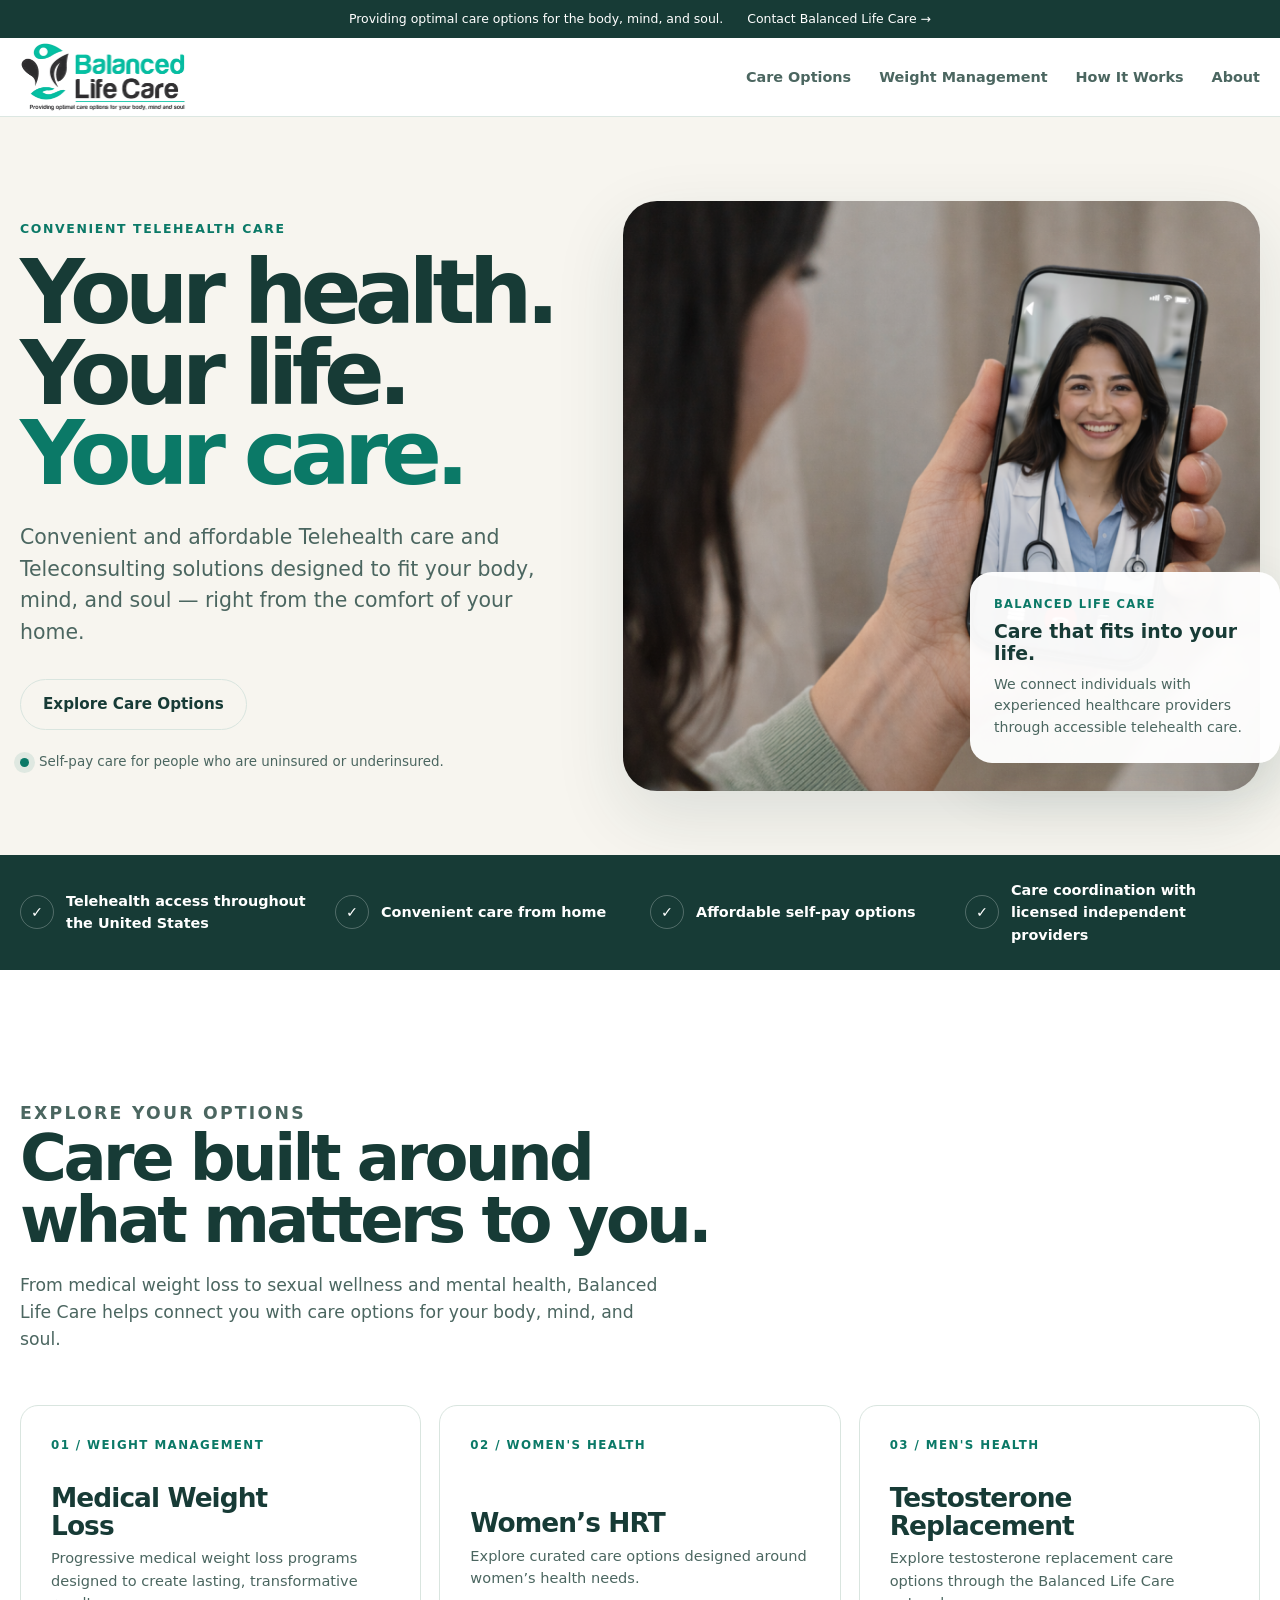
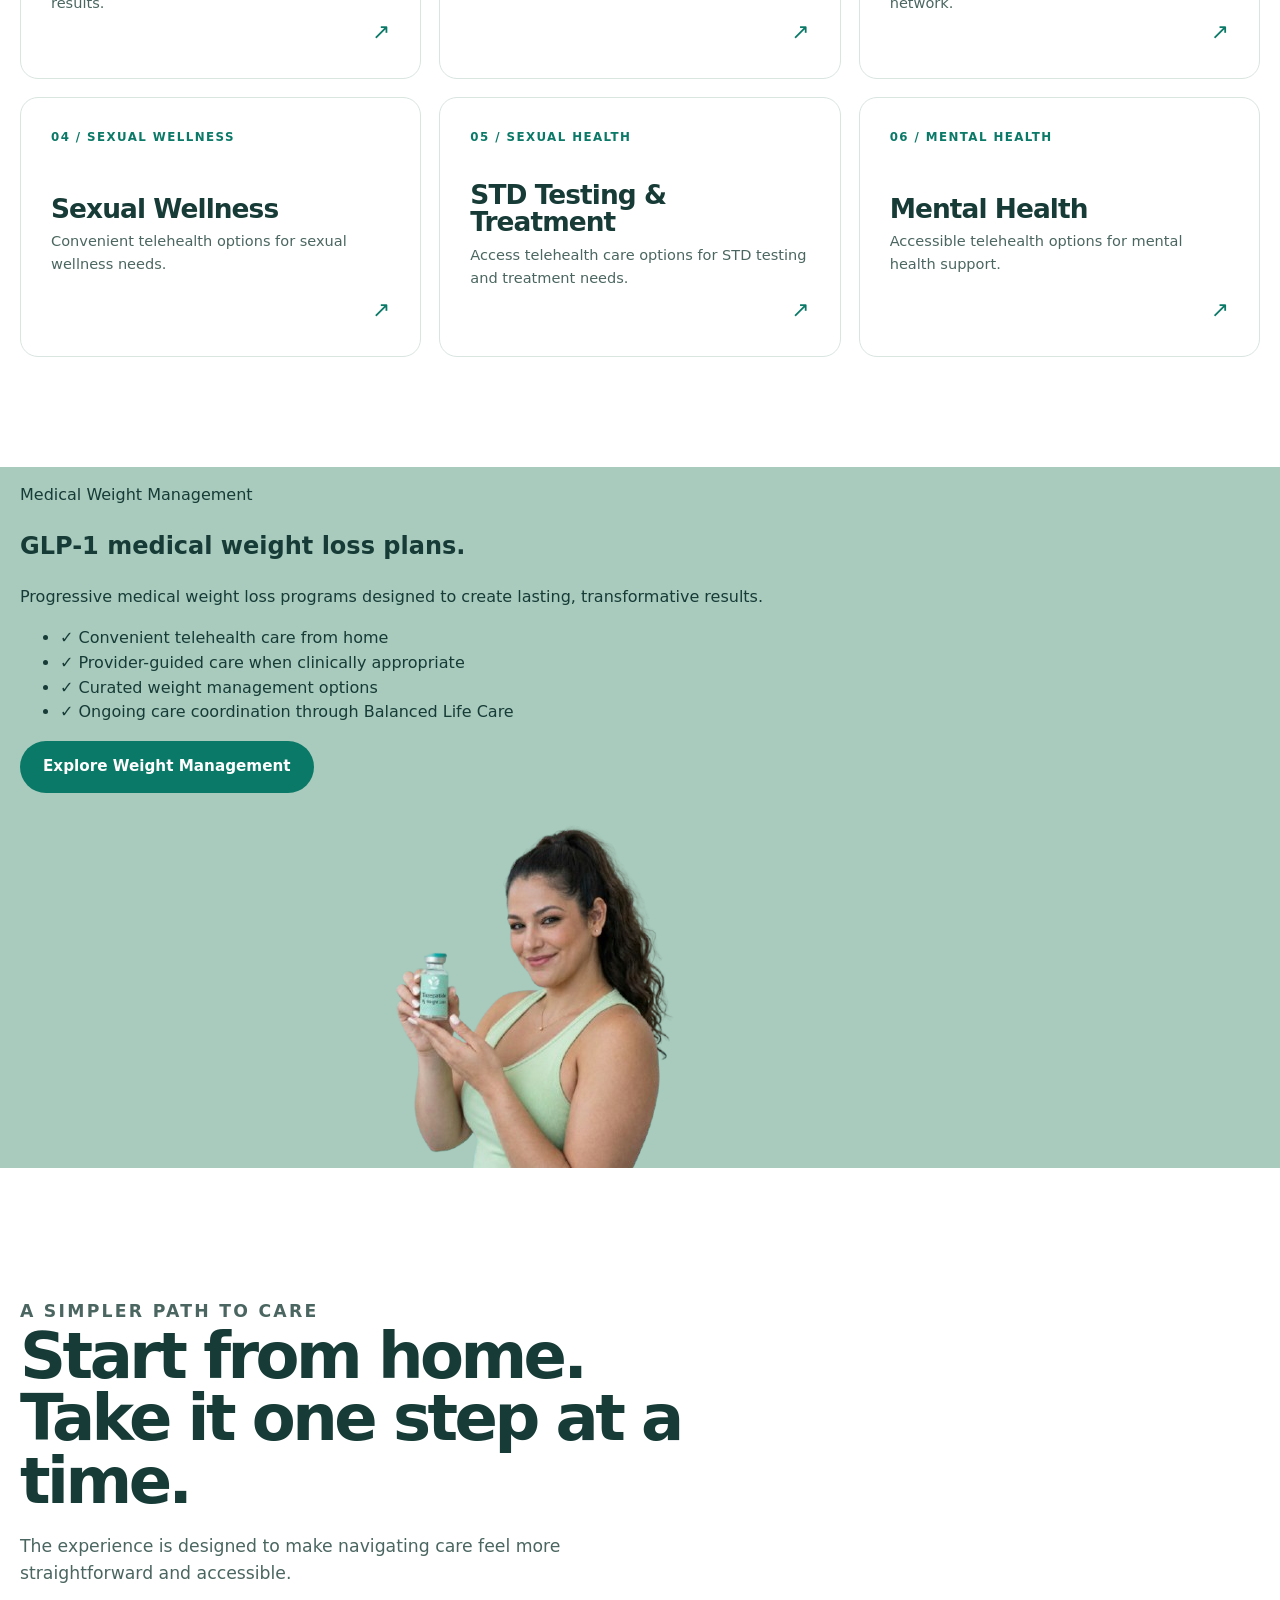
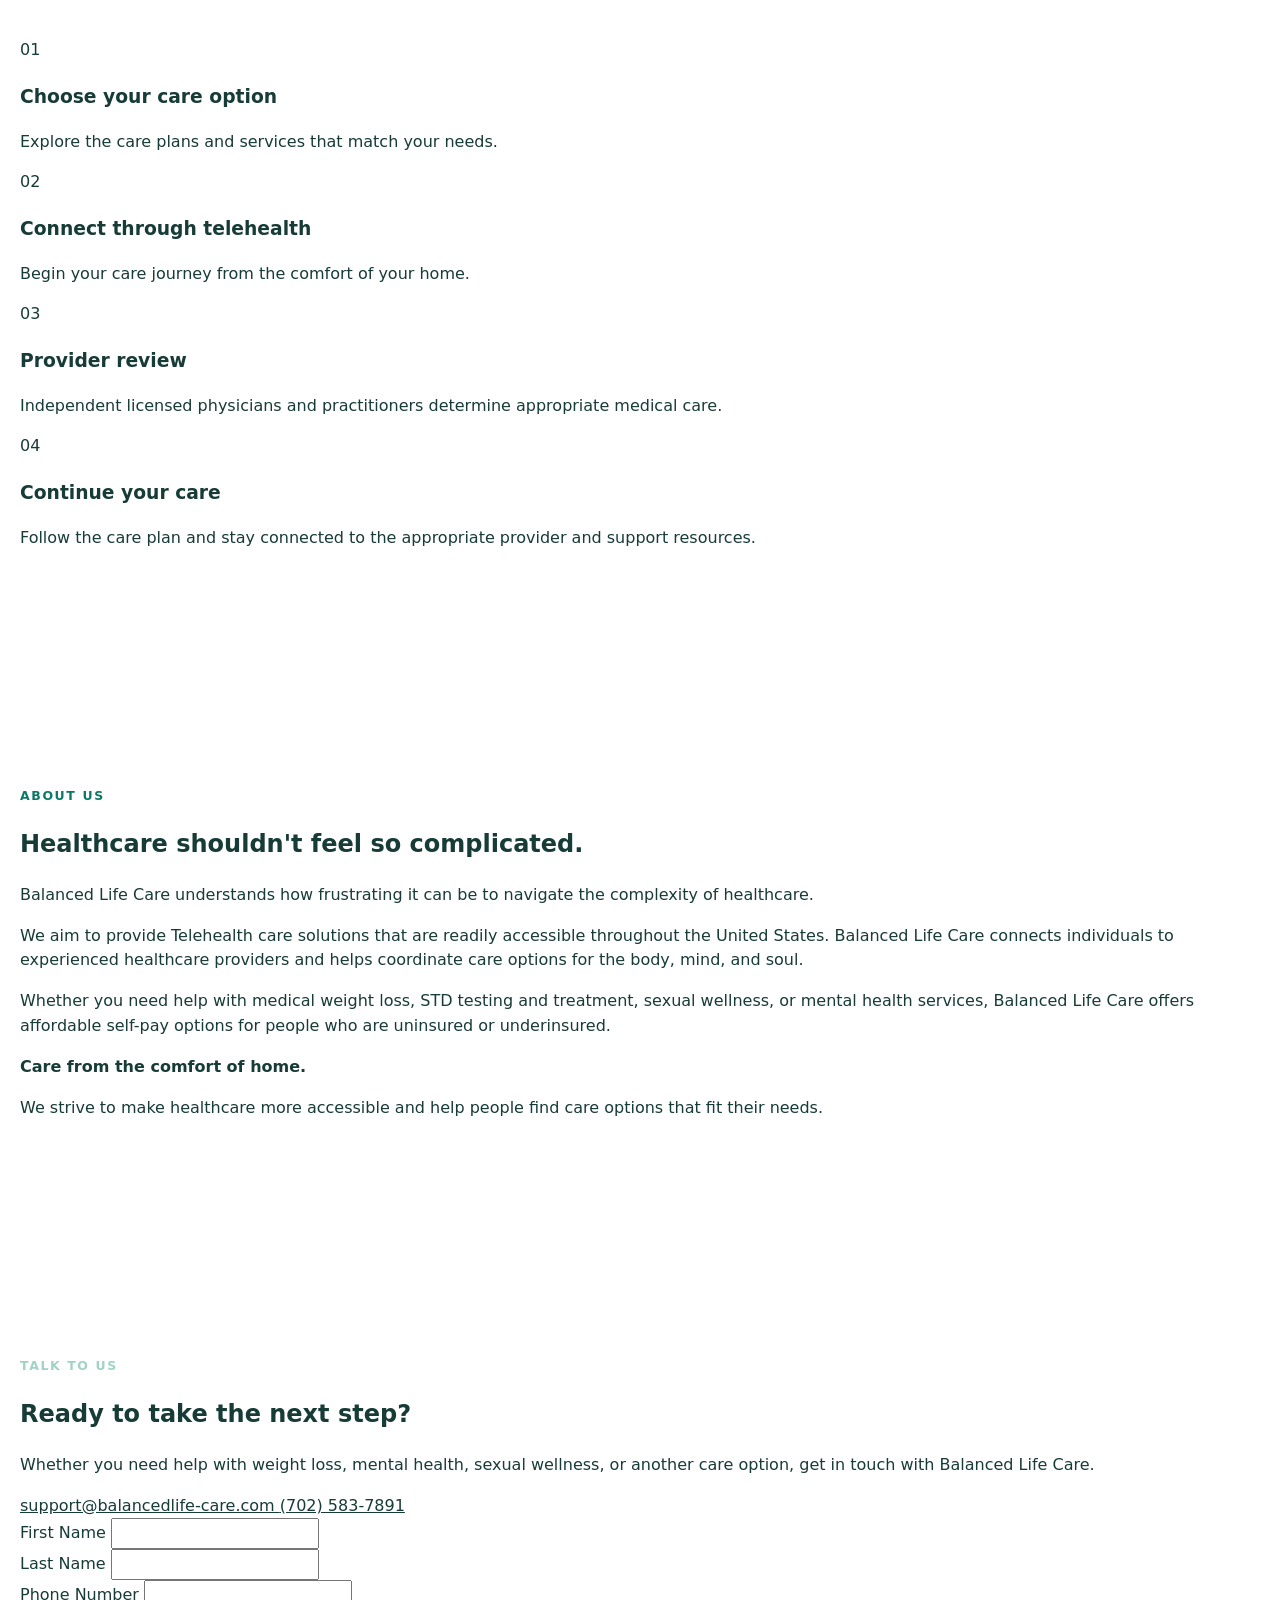
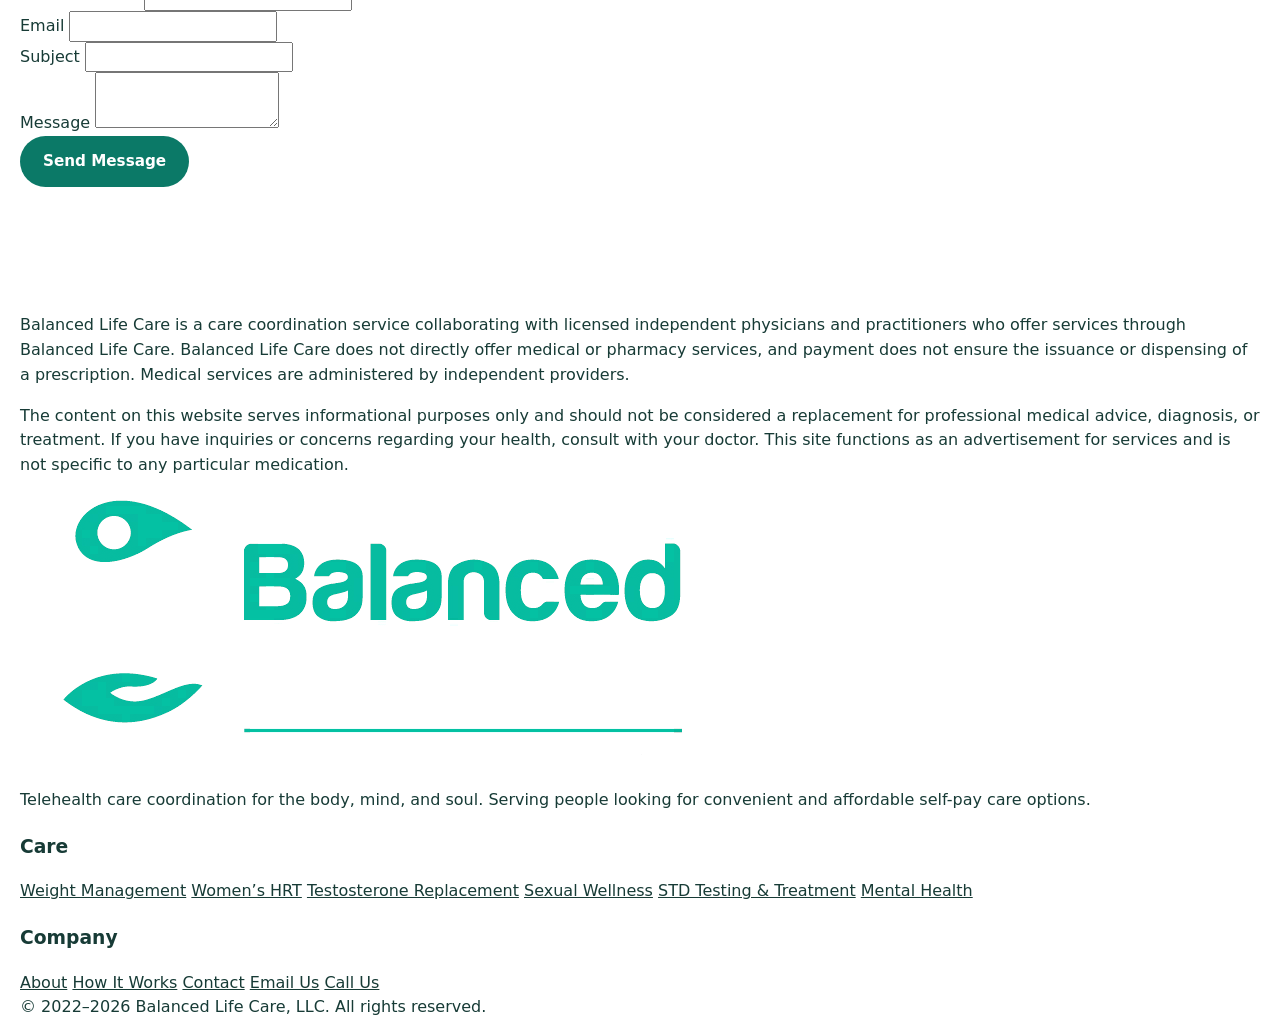
==== v2/index.html @ f0dbd5d2 "index" ====
<!DOCTYPE html>
<html lang="en">
<head>
<meta charset="UTF-8">
<meta name="viewport" content="width=device-width, initial-scale=1.0">
<title>Balanced Life Care | V2</title>
<meta name="description" content="Balanced Life Care provides convenient and affordable telehealth care and teleconsulting solutions for the body, mind, and soul.">

<style>
:root{
  --ink:#173b36;
  --ink-soft:#4b6660;
  --green:#a8cbbd;
  --green-dark:#0b4f43;
  --accent:#0b7967;
  --accent-dark:#075b4e;
  --cream:#f7f5ef;
  --white:#fff;
  --line:#d9e5df;
  --max:1240px;
  --radius-lg:32px;
  --radius-md:20px;
  --shadow:0 25px 70px rgba(23,59,54,.12);
}

*{
  box-sizing:border-box;
}

html{
  scroll-behavior:smooth;
}

body{
  margin:0;
  color:var(--ink);
  background:var(--white);
  font-family:Inter,ui-sans-serif,system-ui,-apple-system,BlinkMacSystemFont,"Segoe UI",sans-serif;
  line-height:1.55;
}

img{
  display:block;
  max-width:100%;
}

a{
  color:inherit;
}

button,
input,
textarea{
  font:inherit;
}

.container{
  width:min(calc(100% - 40px),var(--max));
  margin-inline:auto;
}

.section{
  padding:110px 0;
}

.eyebrow{
  margin:0 0 14px;
  color:var(--accent);
  font-size:.78rem;
  font-weight:800;
  letter-spacing:.13em;
  text-transform:uppercase;
}

.section-heading{
  max-width:720px;
  margin-bottom:52px;
}

.section-heading h2{
  margin:0;
  font-size:clamp(2.2rem,5vw,4.2rem);
  line-height:.98;
  letter-spacing:-.055em;
  font-weight:750;
}

.section-heading p{
  max-width:650px;
  margin:20px 0 0;
  color:var(--ink-soft);
  font-size:1.08rem;
}

/* Buttons */
.btn{
  display:inline-flex;
  align-items:center;
  justify-content:center;
  min-height:50px;
  padding:13px 22px;
  border:1px solid transparent;
  border-radius:999px;
  background:var(--accent);
  color:#fff;
  font-size:.95rem;
  font-weight:750;
  text-decoration:none;
  transition:transform .18s ease,background .18s ease,box-shadow .18s ease;
}

.btn:hover{
  background:var(--accent-dark);
  transform:translateY(-2px);
  box-shadow:0 12px 25px rgba(11,121,103,.18);
}

.btn--light{
  background:#fff;
  color:var(--ink);
}

.btn--light:hover{
  background:#f2f8f5;
  color:var(--ink);
}

.btn--outline{
  background:transparent;
  color:var(--ink);
  border-color:var(--line);
}

.btn--outline:hover{
  background:#edf5f1;
  border-color:#8fb5a8;
  box-shadow:none;
}

/* Top bar */
.topbar{
  background:var(--ink);
  color:#fff;
  font-size:.78rem;
}

.topbar-inner{
  min-height:38px;
  display:flex;
  align-items:center;
  justify-content:center;
  gap:24px;
  text-align:center;
}

.topbar a{
  text-decoration:none;
}

/* Header */
.site-header{
  position:sticky;
  top:0;
  z-index:50;
  background:rgba(255,255,255,.94);
  border-bottom:1px solid rgba(217,229,223,.9);
  backdrop-filter:blur(14px);
}

.nav{
  min-height:78px;
  display:flex;
  align-items:center;
  justify-content:space-between;
  gap:24px;
}

.brand{
  display:inline-flex;
  align-items:center;
  text-decoration:none;
  flex-shrink:0;
}

.brand img{
  width:166px;
  height:auto;
}

.nav-links{
  display:flex;
  align-items:center;
  gap:28px;
  margin-left:auto;
}

.nav-links a{
  color:var(--ink-soft);
  font-size:.9rem;
  font-weight:650;
  text-decoration:none;
}

.nav-links a:hover{
  color:var(--accent);
}

.menu-toggle{
  display:none;
  position:relative;
  width:44px;
  height:44px;
  border:1px solid var(--line);
  border-radius:12px;
  background:#fff;
  cursor:pointer;
}

.menu-toggle span,
.menu-toggle::before,
.menu-toggle::after{
  content:"";
  position:absolute;
  left:12px;
  width:20px;
  height:2px;
  background:var(--ink);
  border-radius:10px;
}

.menu-toggle::before{
  top:14px;
}

.menu-toggle span{
  top:21px;
}

.menu-toggle::after{
  top:28px;
}

/* Hero */
.hero{
  overflow:hidden;
  padding:54px 0 34px;
  background:var(--cream);
}

.hero-grid{
  display:grid;
  grid-template-columns:.92fr 1.08fr;
  gap:60px;
  align-items:center;
  min-height:650px;
}

.hero-copy{
  padding:40px 0;
}

.hero h1{
  max-width:690px;
  margin:0;
  font-size:clamp(3.4rem,7vw,6.8rem);
  line-height:.9;
  letter-spacing:-.075em;
  font-weight:780;
}

.hero h1 em{
  color:var(--accent);
  font-style:normal;
}

.hero-lead{
  max-width:580px;
  margin:28px 0 0;
  color:var(--ink-soft);
  font-size:clamp(1.05rem,1.7vw,1.28rem);
}

.hero-actions{
  display:flex;
  flex-wrap:wrap;
  gap:12px;
  margin-top:30px;
}

.hero-note{
  display:flex;
  align-items:center;
  gap:10px;
  margin-top:22px;
  color:var(--ink-soft);
  font-size:.84rem;
}

.hero-note::before{
  content:"";
  width:9px;
  height:9px;
  border-radius:50%;
  background:var(--accent);
  box-shadow:0 0 0 6px rgba(11,121,103,.1);
  flex-shrink:0;
}

.hero-visual{
  position:relative;
  min-height:590px;
}

.hero-image{
  width:100%;
  height:590px;
  object-fit:cover;
  object-position:center;
  border-radius:34px;
  box-shadow:var(--shadow);
}

.hero-card{
  position:absolute;
  right:-20px;
  bottom:28px;
  width:min(310px,72%);
  padding:24px;
  border-radius:22px;
  background:rgba(255,255,255,.96);
  box-shadow:0 20px 55px rgba(23,59,54,.15);
}

.hero-card small{
  display:block;
  margin-bottom:7px;
  color:var(--accent);
  font-size:.72rem;
  font-weight:800;
  letter-spacing:.11em;
  text-transform:uppercase;
}

.hero-card strong{
  display:block;
  font-size:1.18rem;
  line-height:1.15;
}

.hero-card p{
  margin:9px 0 0;
  color:var(--ink-soft);
  font-size:.88rem;
}

/* Trust strip */
.trust-strip{
  padding:24px 0;
  background:var(--ink);
  color:#fff;
}

.trust-items{
  display:grid;
  grid-template-columns:repeat(4,1fr);
  gap:20px;
}

.trust-item{
  display:flex;
  align-items:center;
  gap:12px;
  min-height:50px;
  font-size:.9rem;
  font-weight:650;
}

.trust-icon{
  display:grid;
  place-items:center;
  width:34px;
  height:34px;
  border:1px solid rgba(255,255,255,.25);
  border-radius:50%;
  flex-shrink:0;
}

/* Care options */
.care-section{
  background:#fff;
}

.care-grid{
  display:grid;
  grid-template-columns:repeat(3,1fr);
  gap:18px;
}

.care-card{
  min-height:260px;
  padding:30px;
  display:flex;
  flex-direction:column;
  justify-content:space-between;
  border:1px solid var(--line);
  border-radius:18px;
  background:#fff;
  text-decoration:none;
  transition:transform .18s ease,box-shadow .18s ease,border-color .18s ease;
}

.care-card:hover{
  transform:translateY(-5px);
  border-color:#8fb5a8;
  box-shadow:var(--shadow);
}

.care-number{
  color:var(--accent);
  font-size:.74rem;
  font-weight:800;
  letter-spacing:.12em;
}

.care-card h3{
  max-width:280px;
  margin:30px 0 8px;
  font-size:1.65rem;
  line-height:1.05;
  letter-spacing:-.035em;
}

.care-card p{
  margin:0;
  color:var(--ink-soft);
  font-size:.91rem;
}

.care-arrow{
  align-self:flex-end;
  color:var(--accent);
  font-size:1.35rem;
}

/* =========================================================
   GLP-1 WEIGHT MANAGEMENT
   ========================================================= */

.feature{
  position:relative;
  width:100%;
  padding:0;
  overflow:hidden;
  background:#a8cbbd;
}

.feature-container{
  position:relative;
  width:min(1240px,calc(100% - 40px));
  min-height:700px;
  margin:0 auto;
  display:grid;
<<<<<<< HEAD
  grid-template-columns:48% 52%;
=======
  grid-template-columns:52% 48%;
>>>>>>> e4ad4aade1bd189a7f6e61a9331bbc6f9d77b500
  align-items:stretch;
  background:transparent;
}

<<<<<<< HEAD
/* Left text */
.feature-copy{
  position:relative;
  z-index:3;
  max-width:620px;
  padding:80px 20px 80px 20px;
=======
.feature-copy{
  position:relative;
  z-index:3;
  max-width:680px;
  padding:80px 10px 80px 20px;
>>>>>>> e4ad4aade1bd189a7f6e61a9331bbc6f9d77b500
  display:flex;
  flex-direction:column;
  justify-content:center;
  background:transparent;
}

<<<<<<< HEAD
.feature-eyebrow{
  margin:0 0 20px;
  color:#0b6559;
  font-size:.78rem;
  font-weight:800;
  letter-spacing:.14em;
  text-transform:uppercase;
}

.feature-copy h2{
  max-width:680px;
=======
.feature-copy h2{
  max-width:780px;
>>>>>>> e4ad4aade1bd189a7f6e61a9331bbc6f9d77b500
  margin:0;
  color:#173b36;
  font-family:Georgia,"Times New Roman",serif;
  font-size:clamp(3.2rem,5.2vw,5.3rem);
  line-height:.92;
  letter-spacing:-.055em;
  font-weight:600;
}

.feature-description{
  max-width:500px;
  margin:25px 0 0;
  color:#405d57;
  font-size:1.08rem;
  line-height:1.5;
}

.feature-list{
  display:grid;
  gap:13px;
  margin:27px 0;
  padding:0;
  list-style:none;
}

.feature-list li{
  display:flex;
  align-items:flex-start;
  gap:12px;
  color:#173b36;
  font-size:.98rem;
  line-height:1.45;
}

.feature-list li span:first-child{
  display:grid;
  place-items:center;
  width:24px;
  height:24px;
  flex-shrink:0;
  margin-top:1px;
  border-radius:50%;
  background:#0b7967;
  color:#fff;
  font-size:.72rem;
  font-weight:900;
}

.feature-copy .btn{
  align-self:flex-start;
  margin-top:5px;
}

/* Right transparent image */
.feature-image-wrap{
  position:relative;
  z-index:2;
  min-height:700px;
  display:flex;
  align-items:flex-end;
  justify-content:center;
  background:transparent;
}

.feature-image{
  display:block;
  width:100%;
  max-width:720px;
  height:700px;
  margin:0 auto;
  object-fit:contain;
  object-position:center bottom;
  background:transparent;
  transform:scale(1.60) translateX(-120px);
  transform-origin:center bottom;
}

/* How it works */
.process{
  background:#fff;
}

.process-grid{
  display:grid;
  grid-template-columns:repeat(4,1fr);
  border-top:1px solid var(--line);
  border-bottom:1px solid var(--line);
}

.process-step{
  padding:36px 28px 40px;
  border-right:1px solid var(--line);
}

.process-step:last-child{
  border-right:0;
}

.step-number{
  color:var(--accent);
  font-size:.76rem;
  font-weight:800;
  letter-spacing:.12em;
}

.process-step h3{
  margin:60px 0 12px;
  font-size:1.45rem;
  line-height:1.05;
  letter-spacing:-.035em;
}

.process-step p{
  margin:0;
  color:var(--ink-soft);
  font-size:.92rem;
}

/* About */
.about{
  background:var(--cream);
}

.about-grid{
  display:grid;
  grid-template-columns:.8fr 1.2fr;
  gap:80px;
  align-items:start;
}

.about-title{
  position:sticky;
  top:120px;
}

.about-title h2{
  margin:0;
  font-size:clamp(2.5rem,5vw,5rem);
  line-height:.94;
  letter-spacing:-.065em;
}

.about-copy{
  max-width:700px;
}

.about-copy .lead{
  margin:0;
  color:var(--ink);
  font-size:1.35rem;
  line-height:1.35;
}

.about-copy p{
  color:var(--ink-soft);
}

.about-highlight{
  margin-top:34px;
  padding:28px;
  border-radius:22px;
  background:var(--ink);
  color:#fff;
}

.about-highlight strong{
  display:block;
  margin-bottom:8px;
  font-size:1.1rem;
}

.about-highlight p{
  margin:0;
  color:rgba(255,255,255,.75);
  font-size:.92rem;
}

/* Contact */
.contact{
  background:var(--ink);
  color:#fff;
}

.contact-grid{
  display:grid;
  grid-template-columns:.9fr 1.1fr;
  gap:70px;
  align-items:start;
}

.contact-copy h2{
  margin:0;
  font-size:clamp(2.7rem,5vw,5.4rem);
  line-height:.92;
  letter-spacing:-.065em;
}

.contact-copy>p{
  max-width:500px;
  margin:24px 0 0;
  color:rgba(255,255,255,.72);
  font-size:1.05rem;
}

.contact-details{
  display:grid;
  gap:12px;
  margin-top:32px;
}

.contact-details a{
  color:#fff;
  text-decoration:none;
}

.contact-form{
  padding:30px;
  border-radius:26px;
  background:#fff;
  color:var(--ink);
}

.form-grid{
  display:grid;
  grid-template-columns:1fr 1fr;
  gap:15px;
}

.field{
  display:grid;
  gap:7px;
}

.field--full{
  grid-column:1/-1;
}

.field label{
  font-size:.78rem;
  font-weight:750;
}

.field input,
.field textarea{
  width:100%;
  padding:13px 14px;
  border:1px solid var(--line);
  border-radius:12px;
  background:#fff;
  color:var(--ink);
  outline:none;
}

.field input:focus,
.field textarea:focus{
  border-color:var(--accent);
  box-shadow:0 0 0 3px rgba(11,121,103,.1);
}

.field textarea{
  min-height:130px;
  resize:vertical;
}

.contact-form .btn{
  width:100%;
  margin-top:18px;
}

/* Disclaimer */
.disclaimer{
  padding:35px 0;
  background:#102c28;
  color:rgba(255,255,255,.68);
  font-size:.76rem;
}

.disclaimer p{
  margin:0 0 12px;
}

.disclaimer p:last-child{
  margin-bottom:0;
}

/* Footer */
footer{
  padding:55px 0 25px;
  background:#0b211e;
  color:#fff;
}

.footer-grid{
  display:grid;
  grid-template-columns:1.4fr 1fr 1fr;
  gap:50px;
  padding-bottom:45px;
}

.footer-brand img{
  width:175px;
  margin-bottom:18px;
}

.footer-brand p{
  max-width:390px;
  margin:0;
  color:rgba(255,255,255,.65);
  font-size:.9rem;
}

.footer-col h3{
  margin:0 0 15px;
  font-size:.82rem;
  text-transform:uppercase;
  letter-spacing:.1em;
}

.footer-col a{
  display:block;
  width:fit-content;
  margin:8px 0;
  color:rgba(255,255,255,.68);
  font-size:.88rem;
  text-decoration:none;
}

.footer-col a:hover{
  color:#fff;
}

.footer-bottom{
  padding-top:22px;
  border-top:1px solid rgba(255,255,255,.12);
  color:rgba(255,255,255,.5);
  font-size:.76rem;
}

/* Tablet */
@media(max-width:980px){
  .nav-links{
    display:none;
  }

  .menu-toggle{
    display:block;
  }

  .hero-grid{
    grid-template-columns:1fr;
    gap:30px;
  }

  .hero-copy{
    padding-bottom:0;
  }

  .hero-visual{
    min-height:480px;
  }

  .hero-image{
    height:480px;
  }

  .care-grid{
    grid-template-columns:repeat(2,1fr);
  }

  .trust-items{
    grid-template-columns:repeat(2,1fr);
  }

  .process-grid{
    grid-template-columns:repeat(2,1fr);
  }

  .process-step:nth-child(2){
    border-right:0;
  }

  .process-step:nth-child(-n+2){
    border-bottom:1px solid var(--line);
  }

  .about-grid{
    grid-template-columns:1fr;
  }

  .about-title{
    position:static;
  }

  .contact-grid{
    grid-template-columns:1fr;
  }

  .footer-grid{
    grid-template-columns:1fr 1fr;
  }

  .footer-brand{
    grid-column:1/-1;
  }

  .feature-container{
    grid-template-columns:48% 52%;
    min-height:600px;
  }

  .feature-copy{
    padding:60px 15px 60px 10px;
  }

  .feature-copy h2{
    font-size:clamp(2.7rem,5vw,4.3rem);
  }

  .feature-image-wrap{
    min-height:600px;
  }

  .feature-image{
    height:600px;
  }
}

/* Mobile */
@media(max-width:700px){
  .container{
    width:calc(100% - 28px);
  }

  .section{
    padding:76px 0;
  }

  .topbar-inner{
    padding:8px 0;
    font-size:.7rem;
  }

  .nav{
    min-height:68px;
  }

  .brand img{
    width:142px;
  }

  .hero{
    padding-top:24px;
  }

  .hero h1{
    font-size:clamp(3.1rem,16vw,5rem);
  }

  .hero-visual{
    min-height:390px;
  }

  .hero-image{
    height:390px;
    border-radius:24px;
  }

  .hero-card{
    right:10px;
    bottom:16px;
    width:78%;
    padding:18px;
  }

  .trust-items{
    grid-template-columns:1fr;
  }

  .care-grid{
    grid-template-columns:1fr;
  }

  .care-card{
    min-height:220px;
  }

  .process-grid{
    grid-template-columns:1fr;
  }

  .process-step{
    border-right:0;
    border-bottom:1px solid var(--line);
  }

  .process-step:last-child{
    border-bottom:0;
  }

  .process-step h3{
    margin-top:35px;
  }

  /* GLP-1 mobile */
  .feature{
    padding:0;
  }

  .feature-container{
    width:calc(100% - 28px);
    display:flex;
    flex-direction:column;
    min-height:auto;
  }

  .feature-copy{
    width:100%;
    max-width:none;
    padding:50px 0 25px;
    background:transparent;
  }

  .feature-copy h2{
    font-size:clamp(2.8rem,13vw,4rem);
  }

  .feature-description{
    font-size:1rem;
  }

  .feature-image-wrap{
    width:100%;
    min-height:auto;
    height:auto;
    display:flex;
    align-items:flex-end;
    justify-content:center;
  }

  .feature-image{
    width:120%;
    max-width:600px;
    height:auto;
    object-fit:contain;
    object-position:center bottom;
  }

  /* Contact */
  .contact-form{
    padding:20px;
  }

  .form-grid{
    grid-template-columns:1fr;
  }

  .field--full{
    grid-column:auto;
  }

  /* Footer */
  .footer-grid{
    grid-template-columns:1fr;
  }

  .footer-brand{
    grid-column:auto;
  }
}
</style>
</head>

<body>

<!-- Top Bar -->
<div class="topbar">
  <div class="container topbar-inner">
    <span>Providing optimal care options for the body, mind, and soul.</span>
    <a href="#contact">Contact Balanced Life Care →</a>
  </div>
</div>

<!-- Header -->
<header class="site-header">
  <div class="container nav">
    <a class="brand" href="#" aria-label="Balanced Life Care home">
      <img src="../v1/assets/logo.png" alt="Balanced Life Care">
    </a>

    <nav class="nav-links" aria-label="Main navigation">
      <a href="#care">Care Options</a>
      <a href="#weight-management">Weight Management</a>
      <a href="#how-it-works">How It Works</a>
      <a href="#about">About</a>
    </nav>

    <button class="menu-toggle" type="button" aria-label="Open menu">
      <span></span>
    </button>
  </div>
</header>

<main>

<!-- Hero -->
<section class="hero">
  <div class="container hero-grid">
    <div class="hero-copy">
      <p class="eyebrow">Convenient telehealth care</p>

      <h1>
        Your health.<br>
        Your life.<br>
        <em>Your care.</em>
      </h1>

      <p class="hero-lead">
        Convenient and affordable Telehealth care and Teleconsulting
        solutions designed to fit your body, mind, and soul — right
        from the comfort of your home.
      </p>

      <div class="hero-actions">
        <a class="btn btn--outline" href="#care">Explore Care Options</a>
      </div>

      <div class="hero-note">
        Self-pay care for people who are uninsured or underinsured.
      </div>
    </div>

    <div class="hero-visual">
      <img class="hero-image" src="../v1/assets/about-consultation.png" alt="Balanced Life Care telehealth consultation">

      <div class="hero-card">
        <small>Balanced Life Care</small>
        <strong>Care that fits into your life.</strong>
        <p>
          We connect individuals with experienced healthcare providers
          through accessible telehealth care.
        </p>
      </div>
    </div>
  </div>
</section>

<!-- Trust Strip -->
<section class="trust-strip">
  <div class="container trust-items">
    <div class="trust-item">
      <span class="trust-icon">✓</span>
      <span>Telehealth access throughout the United States</span>
    </div>

    <div class="trust-item">
      <span class="trust-icon">✓</span>
      <span>Convenient care from home</span>
    </div>

    <div class="trust-item">
      <span class="trust-icon">✓</span>
      <span>Affordable self-pay options</span>
    </div>

    <div class="trust-item">
      <span class="trust-icon">✓</span>
      <span>Care coordination with licensed independent providers</span>
    </div>
  </div>
</section>

<!-- Care Options -->
<section class="section care-section" id="care">
  <div class="container">
    <div class="section-heading">
      <p class="eyebrow">Explore your options</p>
      <h2>Care built around what matters to you.</h2>
      <p>
        From medical weight loss to sexual wellness and mental health,
        Balanced Life Care helps connect you with care options for
        your body, mind, and soul.
      </p>
    </div>

    <div class="care-grid">
      <a class="care-card" href="#weight-management">
        <span class="care-number">01 / WEIGHT MANAGEMENT</span>
        <div>
          <h3>Medical Weight Loss</h3>
          <p>
            Progressive medical weight loss programs designed to create
            lasting, transformative results.
          </p>
        </div>
        <span class="care-arrow">↗</span>
      </a>

      <a class="care-card" href="#womens-hrt">
        <span class="care-number">02 / WOMEN'S HEALTH</span>
        <div>
          <h3>Women’s HRT</h3>
          <p>
            Explore curated care options designed around women’s health needs.
          </p>
        </div>
        <span class="care-arrow">↗</span>
      </a>

      <a class="care-card" href="#mens-health">
        <span class="care-number">03 / MEN'S HEALTH</span>
        <div>
          <h3>Testosterone Replacement</h3>
          <p>
            Explore testosterone replacement care options through the
            Balanced Life Care network.
          </p>
        </div>
        <span class="care-arrow">↗</span>
      </a>

      <a class="care-card" href="#sexual-wellness">
        <span class="care-number">04 / SEXUAL WELLNESS</span>
        <div>
          <h3>Sexual Wellness</h3>
          <p>
            Convenient telehealth options for sexual wellness needs.
          </p>
        </div>
        <span class="care-arrow">↗</span>
      </a>

      <a class="care-card" href="#sti-care">
        <span class="care-number">05 / SEXUAL HEALTH</span>
        <div>
          <h3>STD Testing &amp; Treatment</h3>
          <p>
            Access telehealth care options for STD testing and treatment needs.
          </p>
        </div>
        <span class="care-arrow">↗</span>
      </a>

      <a class="care-card" href="#mental-health">
        <span class="care-number">06 / MENTAL HEALTH</span>
        <div>
          <h3>Mental Health</h3>
          <p>
            Accessible telehealth options for mental health support.
          </p>
        </div>
        <span class="care-arrow">↗</span>
      </a>
    </div>
  </div>
</section>

<!-- GLP-1 Weight Management -->
<section class="feature" id="weight-management">
  <div class="feature-container">

    <div class="feature-copy">
      <p class="feature-eyebrow">Medical Weight Management</p>

      <h2>GLP-1 medical weight loss plans.</h2>

      <p class="feature-description">
        Progressive medical weight loss programs designed to create
        lasting, transformative results.
      </p>

      <ul class="feature-list">
        <li>
          <span>✓</span>
          <span>Convenient telehealth care from home</span>
        </li>

        <li>
          <span>✓</span>
          <span>Provider-guided care when clinically appropriate</span>
        </li>

        <li>
          <span>✓</span>
          <span>Curated weight management options</span>
        </li>

        <li>
          <span>✓</span>
          <span>Ongoing care coordination through Balanced Life Care</span>
        </li>
      </ul>

      <a class="btn" href="#contact">Explore Weight Management</a>
    </div>

    <div class="feature-image-wrap">
      <img
        class="feature-image"
        src="../v2/assets/glp1-plans.png"
        alt="Balanced Life Care GLP-1 medical weight loss plans"
      >
    </div>

  </div>
</section>

<!-- How It Works -->
<section class="section process" id="how-it-works">
  <div class="container">
    <div class="section-heading">
      <p class="eyebrow">A simpler path to care</p>
      <h2>Start from home. Take it one step at a time.</h2>
      <p>
        The experience is designed to make navigating care feel more
        straightforward and accessible.
      </p>
    </div>

    <div class="process-grid">
      <article class="process-step">
        <span class="step-number">01</span>
        <h3>Choose your care option</h3>
        <p>
          Explore the care plans and services that match your needs.
        </p>
      </article>

      <article class="process-step">
        <span class="step-number">02</span>
        <h3>Connect through telehealth</h3>
        <p>
          Begin your care journey from the comfort of your home.
        </p>
      </article>

      <article class="process-step">
        <span class="step-number">03</span>
        <h3>Provider review</h3>
        <p>
          Independent licensed physicians and practitioners determine
          appropriate medical care.
        </p>
      </article>

      <article class="process-step">
        <span class="step-number">04</span>
        <h3>Continue your care</h3>
        <p>
          Follow the care plan and stay connected to the appropriate
          provider and support resources.
        </p>
      </article>
    </div>
  </div>
</section>

<!-- About -->
<section class="section about" id="about">
  <div class="container about-grid">
    <div class="about-title">
      <p class="eyebrow">About us</p>
      <h2>Healthcare shouldn't feel so complicated.</h2>
    </div>

    <div class="about-copy">
      <p class="lead">
        Balanced Life Care understands how frustrating it can be to
        navigate the complexity of healthcare.
      </p>

      <p>
        We aim to provide Telehealth care solutions that are readily
        accessible throughout the United States. Balanced Life Care
        connects individuals to experienced healthcare providers and
        helps coordinate care options for the body, mind, and soul.
      </p>

      <p>
        Whether you need help with medical weight loss, STD testing and
        treatment, sexual wellness, or mental health services, Balanced
        Life Care offers affordable self-pay options for people who are
        uninsured or underinsured.
      </p>

      <div class="about-highlight">
        <strong>Care from the comfort of home.</strong>
        <p>
          We strive to make healthcare more accessible and help people
          find care options that fit their needs.
        </p>
      </div>
    </div>
  </div>
</section>

<!-- Contact -->
<section class="section contact" id="contact">
  <div class="container contact-grid">
    <div class="contact-copy">
      <p class="eyebrow" style="color:#9ed3c5;">Talk to us</p>

      <h2>Ready to take the next step?</h2>

      <p>
        Whether you need help with weight loss, mental health, sexual
        wellness, or another care option, get in touch with Balanced
        Life Care.
      </p>

      <div class="contact-details">
        <a href="mailto:support@balancedlife-care.com">
          support@balancedlife-care.com
        </a>
        <a href="tel:+17025837891">(702) 583-7891</a>
      </div>
    </div>

    <form class="contact-form" action="#" method="post">
      <div class="form-grid">
        <div class="field">
          <label for="first-name">First Name</label>
          <input id="first-name" name="first_name" type="text" autocomplete="given-name">
        </div>

        <div class="field">
          <label for="last-name">Last Name</label>
          <input id="last-name" name="last_name" type="text" autocomplete="family-name">
        </div>

        <div class="field">
          <label for="phone">Phone Number</label>
          <input id="phone" name="phone" type="tel" autocomplete="tel">
        </div>

        <div class="field">
          <label for="email">Email</label>
          <input id="email" name="email" type="email" autocomplete="email">
        </div>

        <div class="field field--full">
          <label for="subject">Subject</label>
          <input id="subject" name="subject" type="text">
        </div>

        <div class="field field--full">
          <label for="message">Message</label>
          <textarea id="message" name="message"></textarea>
        </div>
      </div>

      <button class="btn" type="submit">Send Message</button>
    </form>
  </div>
</section>

<!-- Disclaimer -->
<section class="disclaimer">
  <div class="container">
    <p>
      Balanced Life Care is a care coordination service collaborating
      with licensed independent physicians and practitioners who offer
      services through Balanced Life Care. Balanced Life Care does not
      directly offer medical or pharmacy services, and payment does not
      ensure the issuance or dispensing of a prescription. Medical
      services are administered by independent providers.
    </p>

    <p>
      The content on this website serves informational purposes only
      and should not be considered a replacement for professional
      medical advice, diagnosis, or treatment. If you have inquiries
      or concerns regarding your health, consult with your doctor.
      This site functions as an advertisement for services and is not
      specific to any particular medication.
    </p>
  </div>
</section>

</main>

<!-- Footer -->
<footer>
  <div class="container">
    <div class="footer-grid">

      <div class="footer-brand">
        <img src="../v1/assets/logo-reversed.png" alt="Balanced Life Care">
        <p>
          Telehealth care coordination for the body, mind, and soul.
          Serving people looking for convenient and affordable self-pay
          care options.
        </p>
      </div>

      <div class="footer-col">
        <h3>Care</h3>
        <a href="#weight-management">Weight Management</a>
        <a href="#womens-hrt">Women’s HRT</a>
        <a href="#mens-health">Testosterone Replacement</a>
        <a href="#sexual-wellness">Sexual Wellness</a>
        <a href="#sti-care">STD Testing &amp; Treatment</a>
        <a href="#mental-health">Mental Health</a>
      </div>

      <div class="footer-col">
        <h3>Company</h3>
        <a href="#about">About</a>
        <a href="#how-it-works">How It Works</a>
        <a href="#contact">Contact</a>
        <a href="mailto:support@balancedlife-care.com">Email Us</a>
        <a href="tel:+17025837891">Call Us</a>
      </div>

    </div>

    <div class="footer-bottom">
      © 2022–2026 Balanced Life Care, LLC. All rights reserved.
    </div>
  </div>
</footer>

</body>
</html>
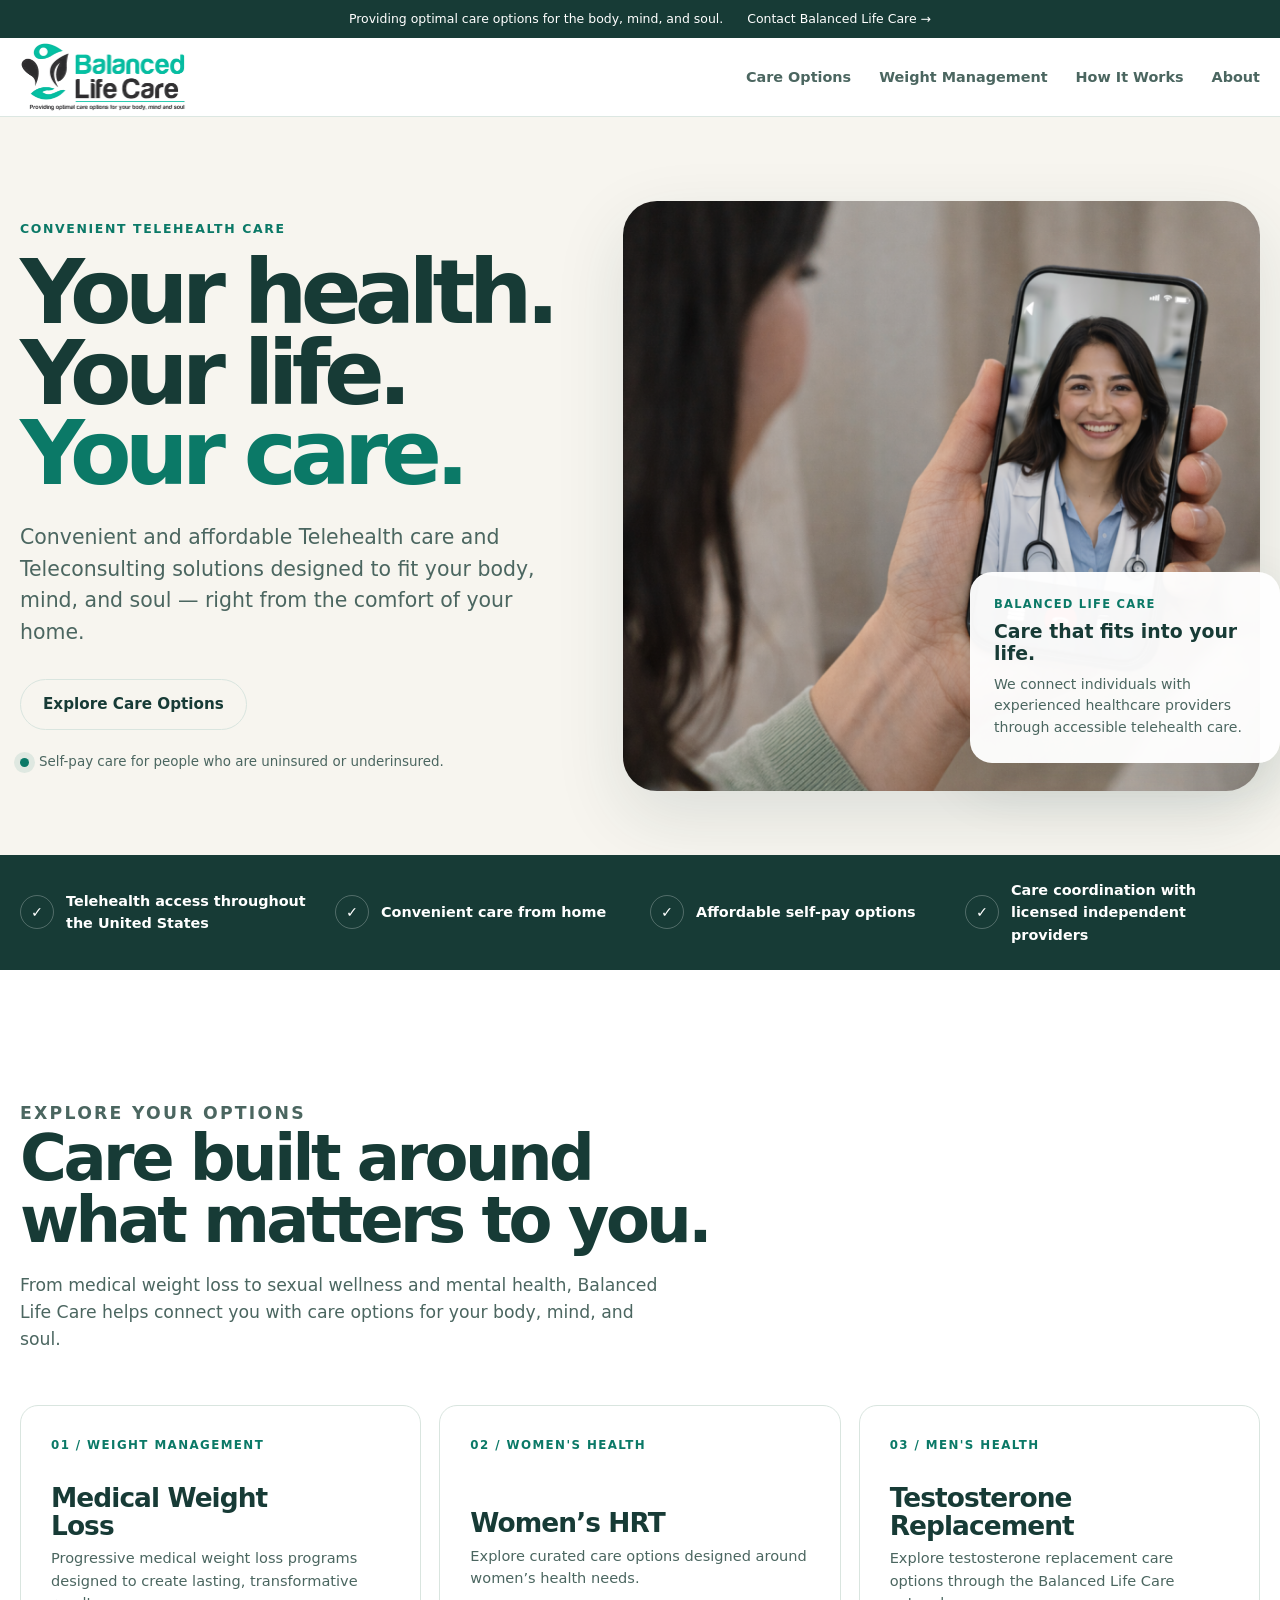
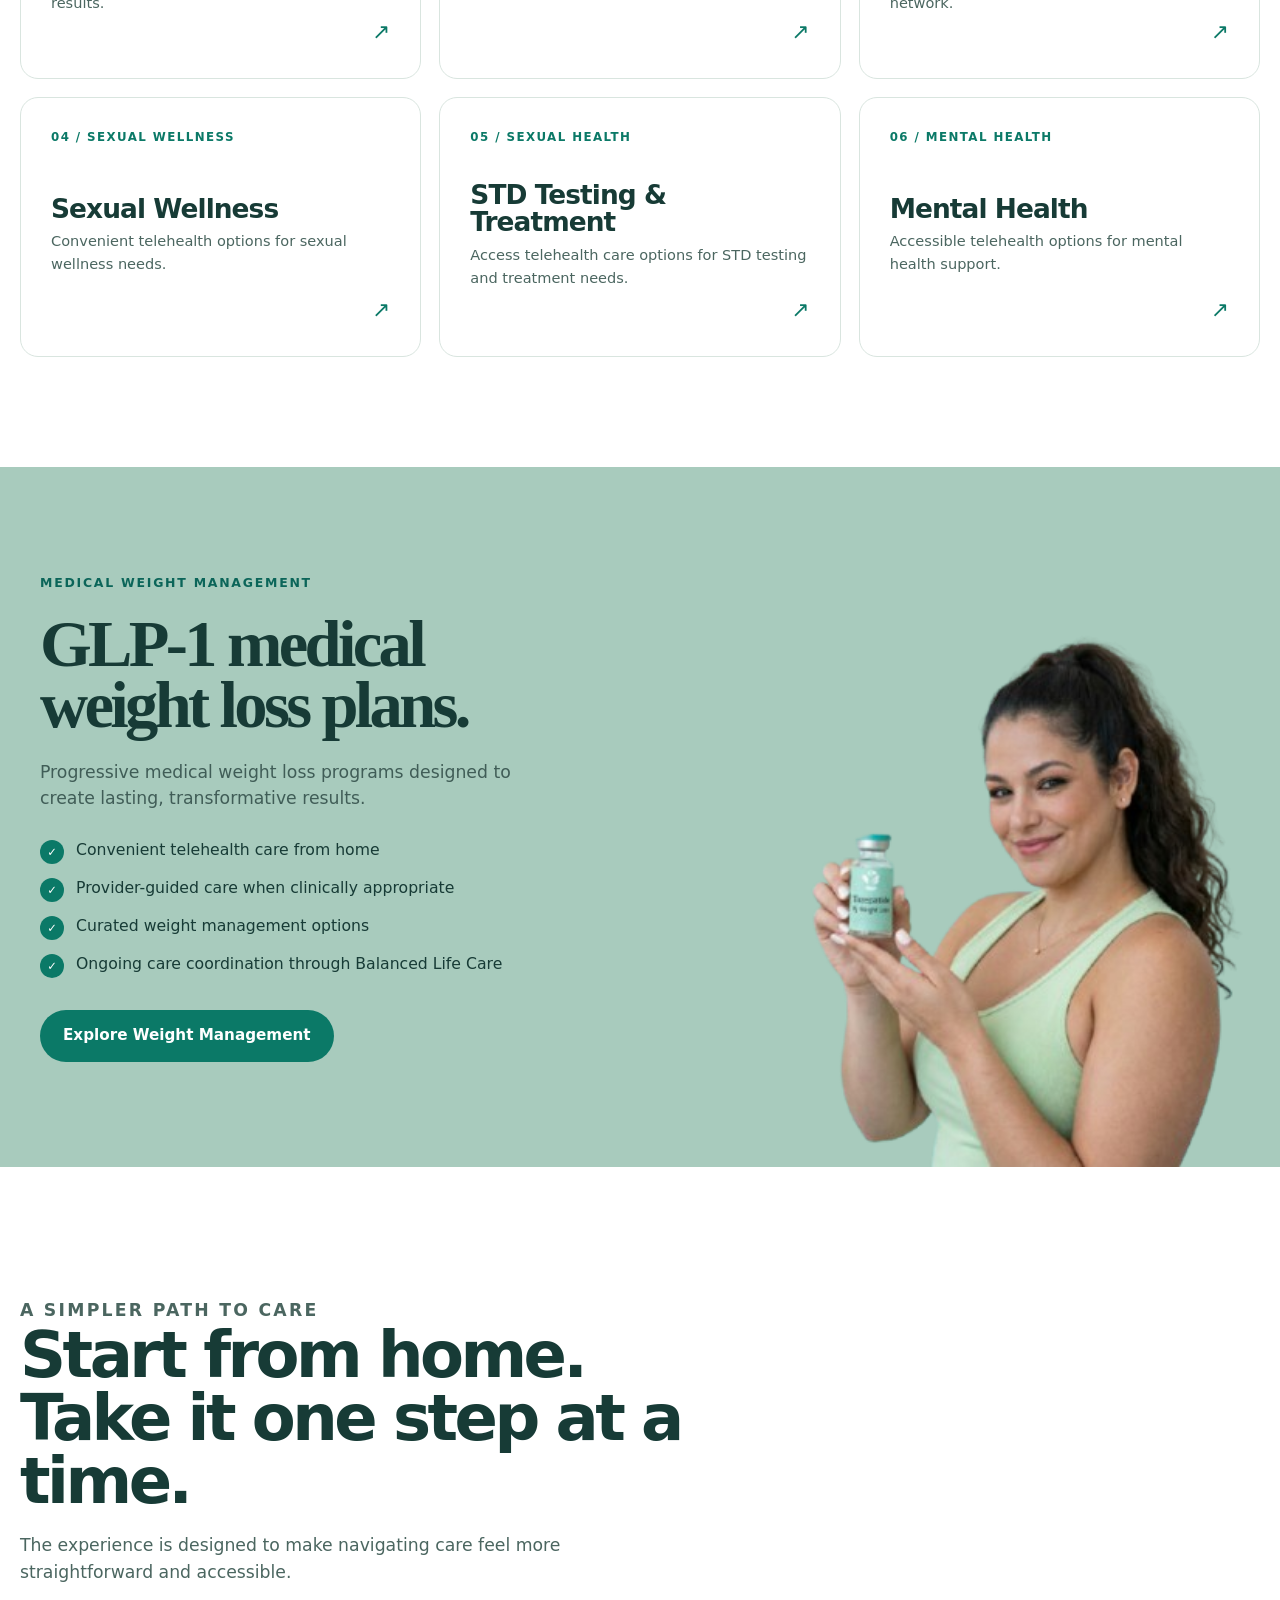
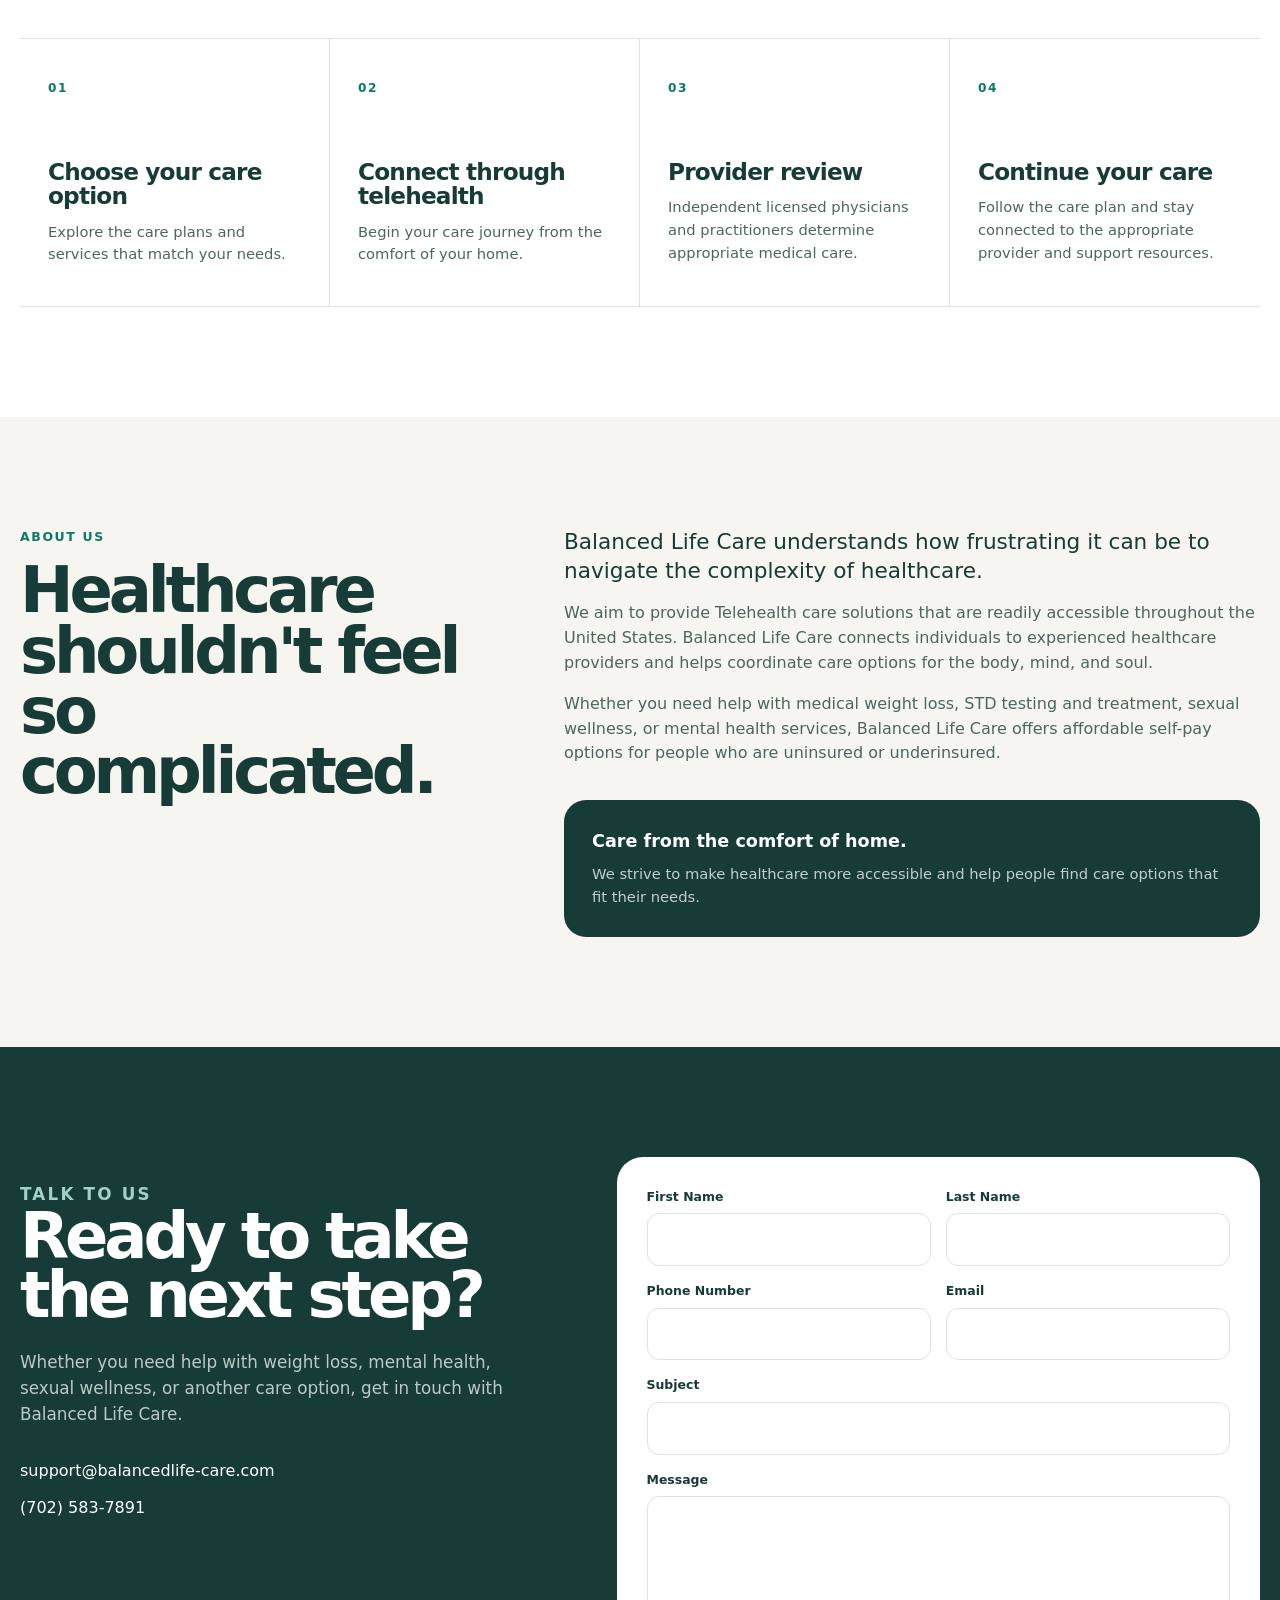
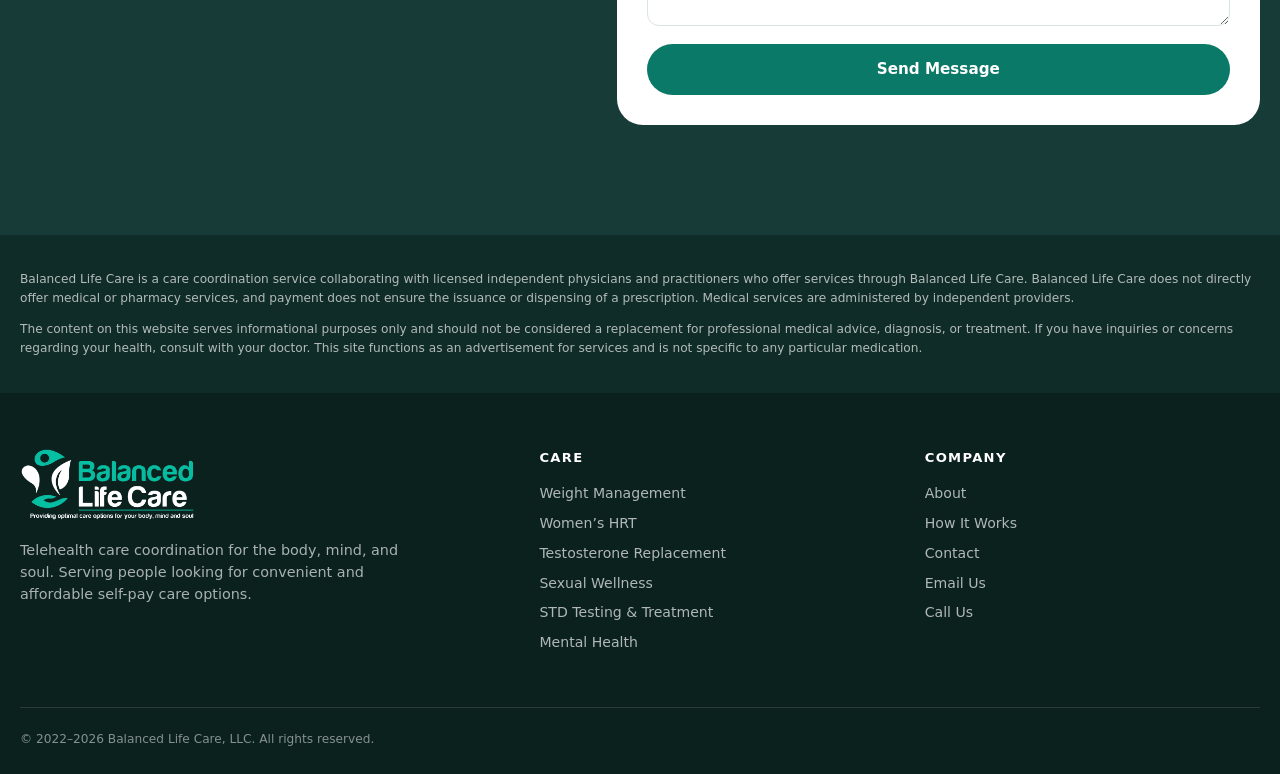
==== commit 14ef58e0: "adding updates" ====
--- a/v2/index.html
+++ b/v2/index.html
@@ -460,36 +460,23 @@
   min-height:700px;
   margin:0 auto;
   display:grid;
-<<<<<<< HEAD
   grid-template-columns:48% 52%;
-=======
-  grid-template-columns:52% 48%;
->>>>>>> e4ad4aade1bd189a7f6e61a9331bbc6f9d77b500
   align-items:stretch;
   background:transparent;
 }
 
-<<<<<<< HEAD
 /* Left text */
 .feature-copy{
   position:relative;
   z-index:3;
   max-width:620px;
   padding:80px 20px 80px 20px;
-=======
-.feature-copy{
-  position:relative;
-  z-index:3;
-  max-width:680px;
-  padding:80px 10px 80px 20px;
->>>>>>> e4ad4aade1bd189a7f6e61a9331bbc6f9d77b500
   display:flex;
   flex-direction:column;
   justify-content:center;
   background:transparent;
 }
 
-<<<<<<< HEAD
 .feature-eyebrow{
   margin:0 0 20px;
   color:#0b6559;
@@ -501,10 +488,6 @@
 
 .feature-copy h2{
   max-width:680px;
-=======
-.feature-copy h2{
-  max-width:780px;
->>>>>>> e4ad4aade1bd189a7f6e61a9331bbc6f9d77b500
   margin:0;
   color:#173b36;
   font-family:Georgia,"Times New Roman",serif;
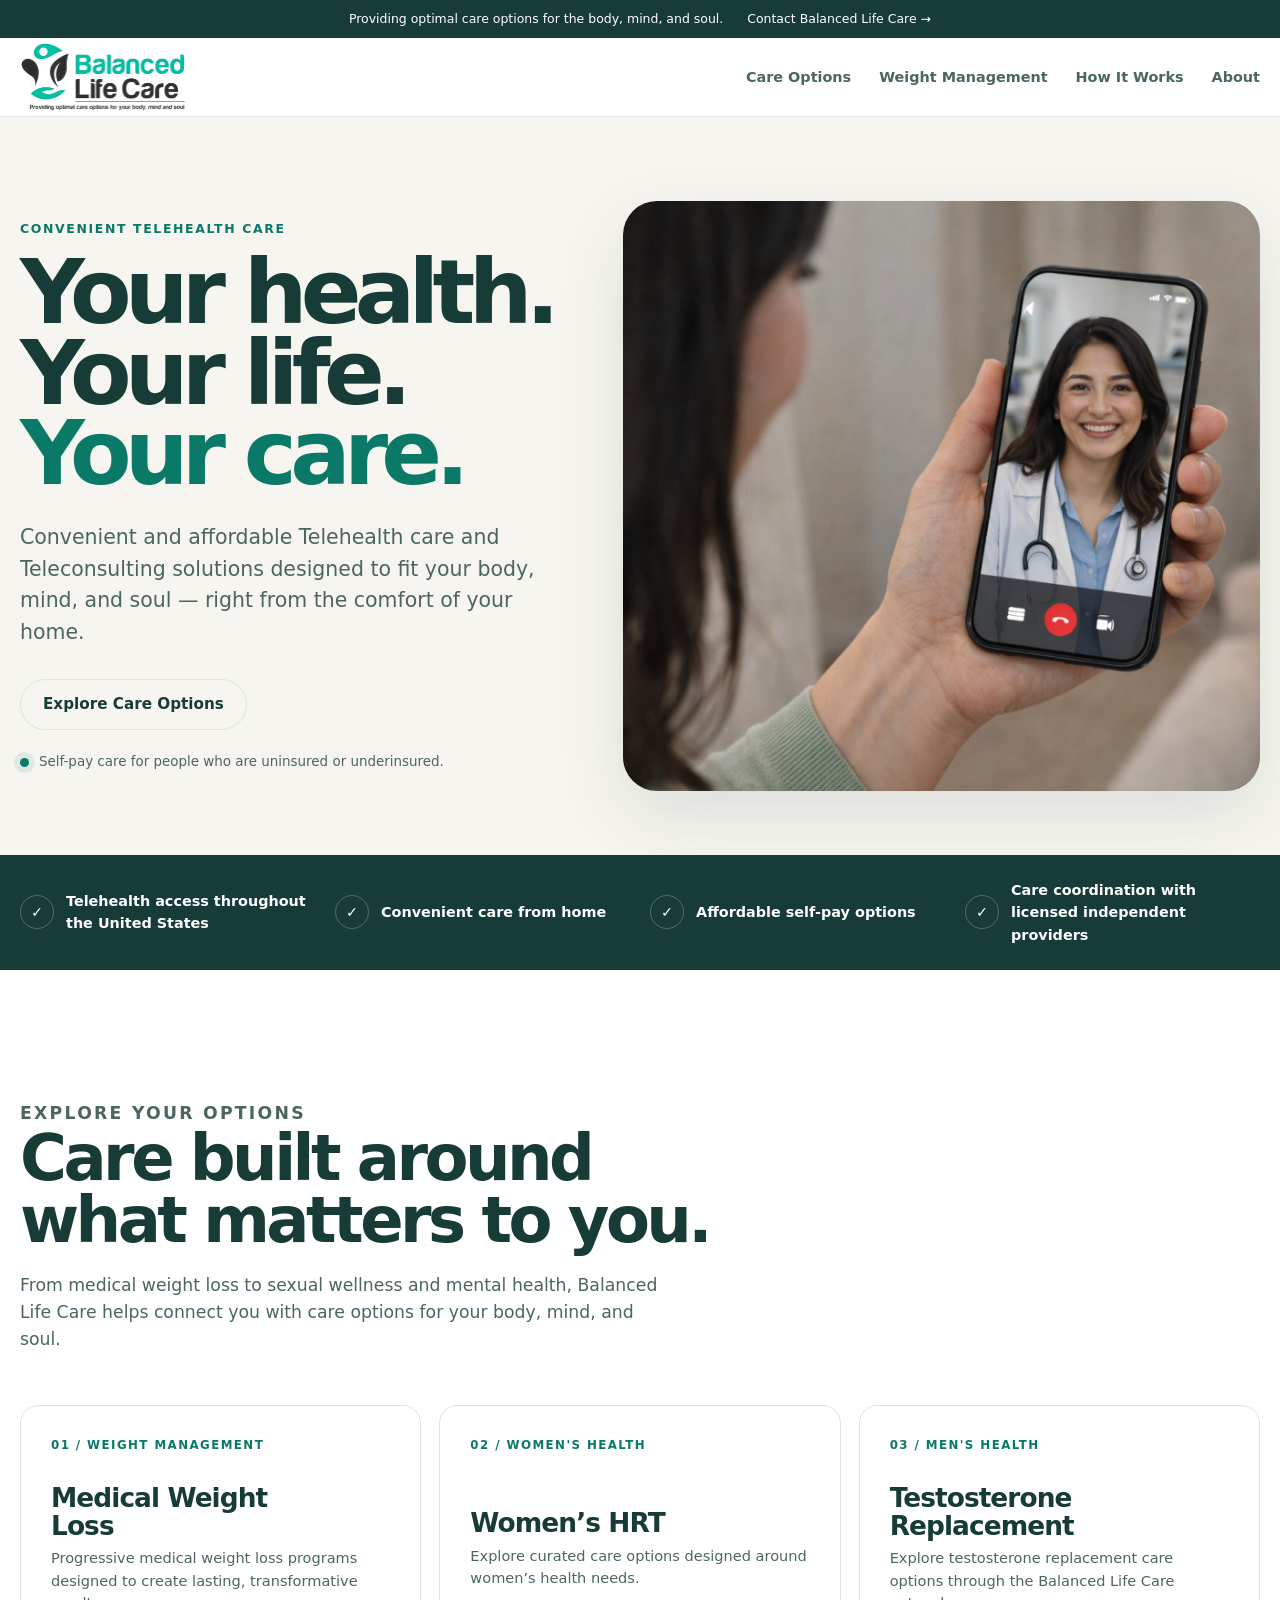
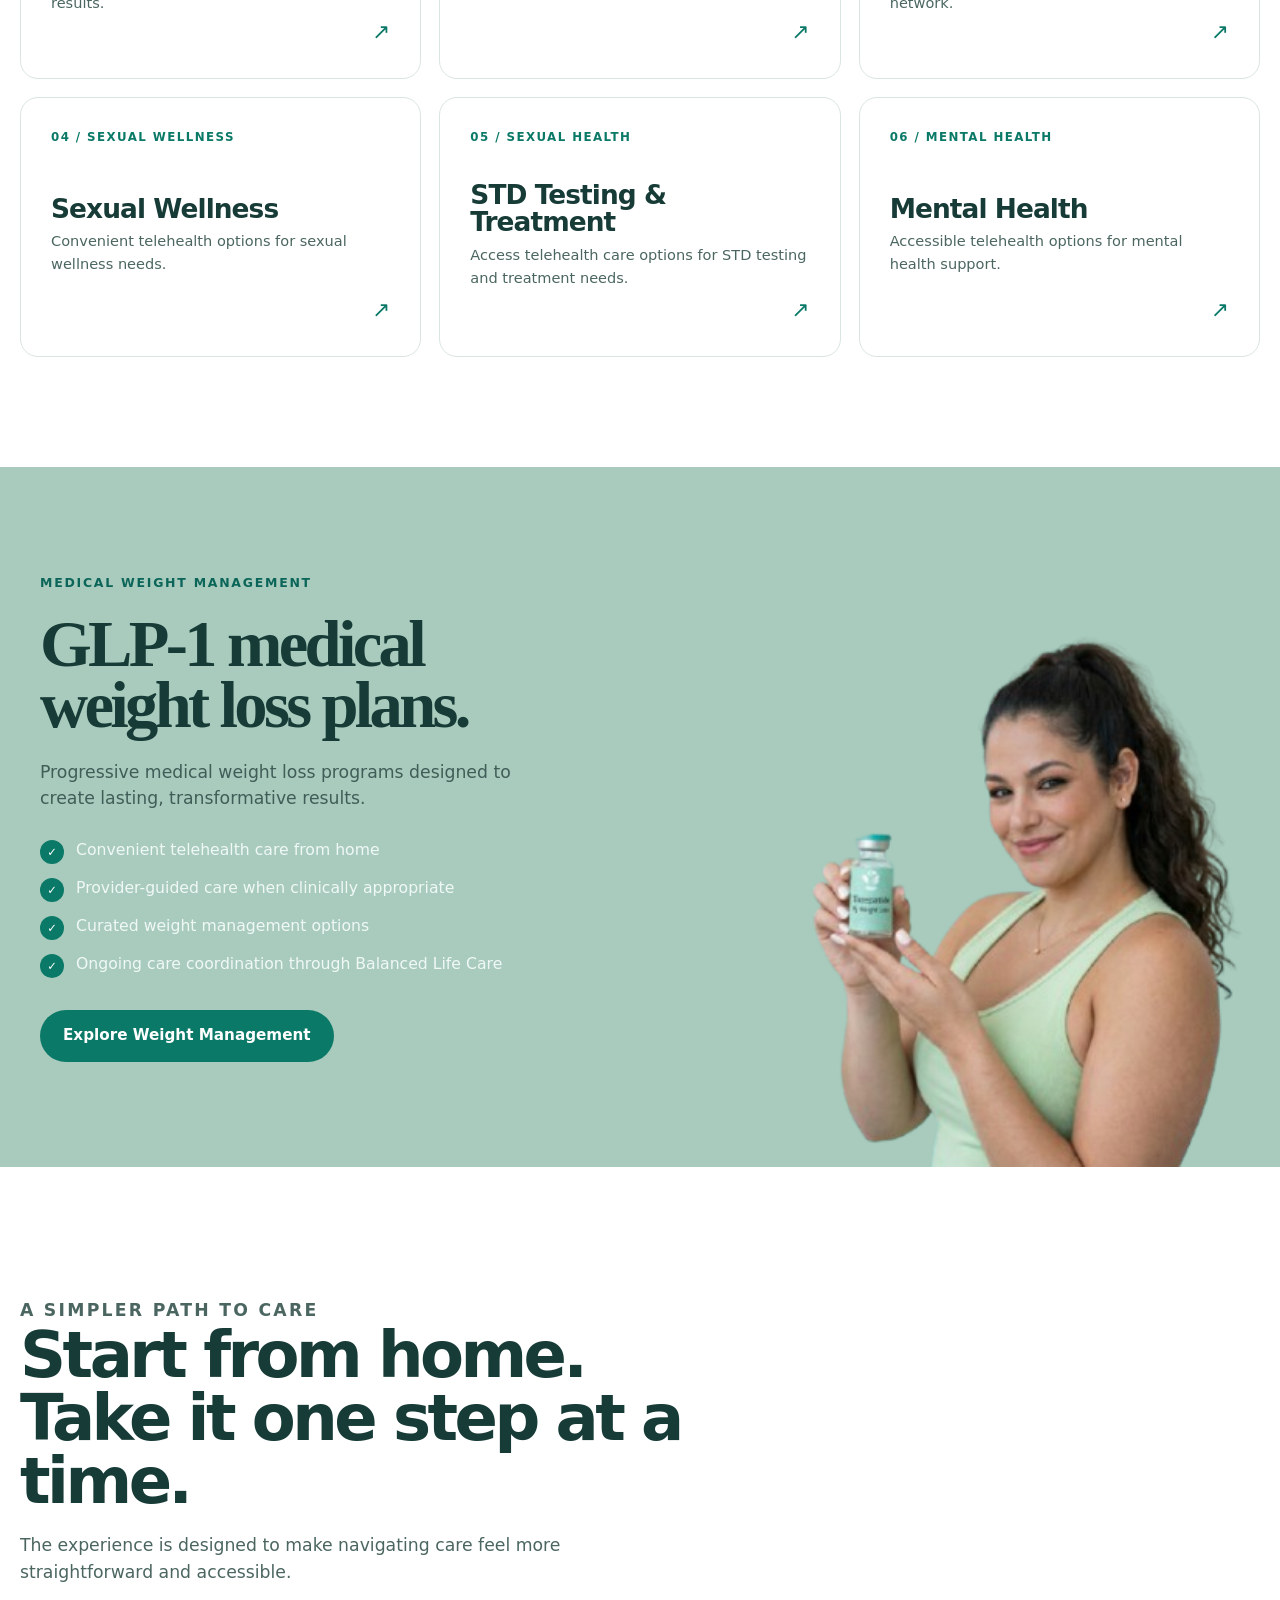
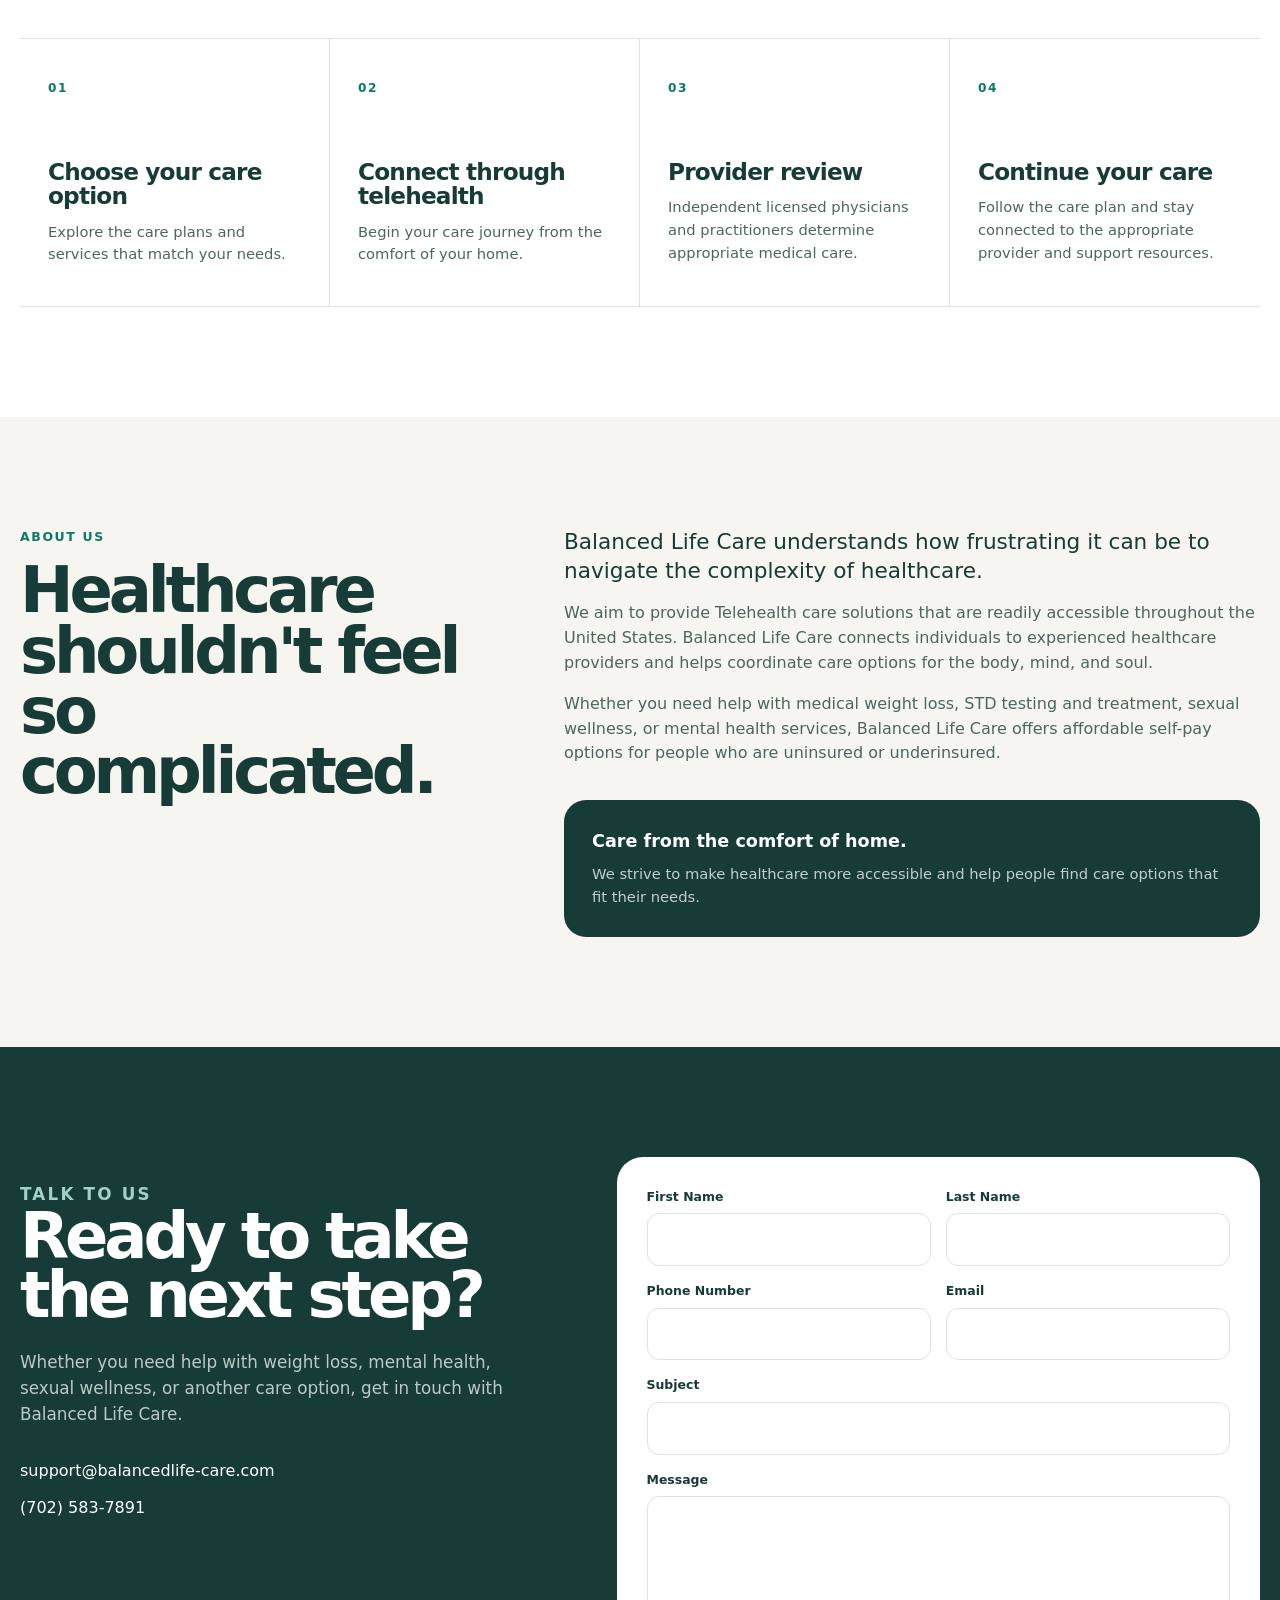
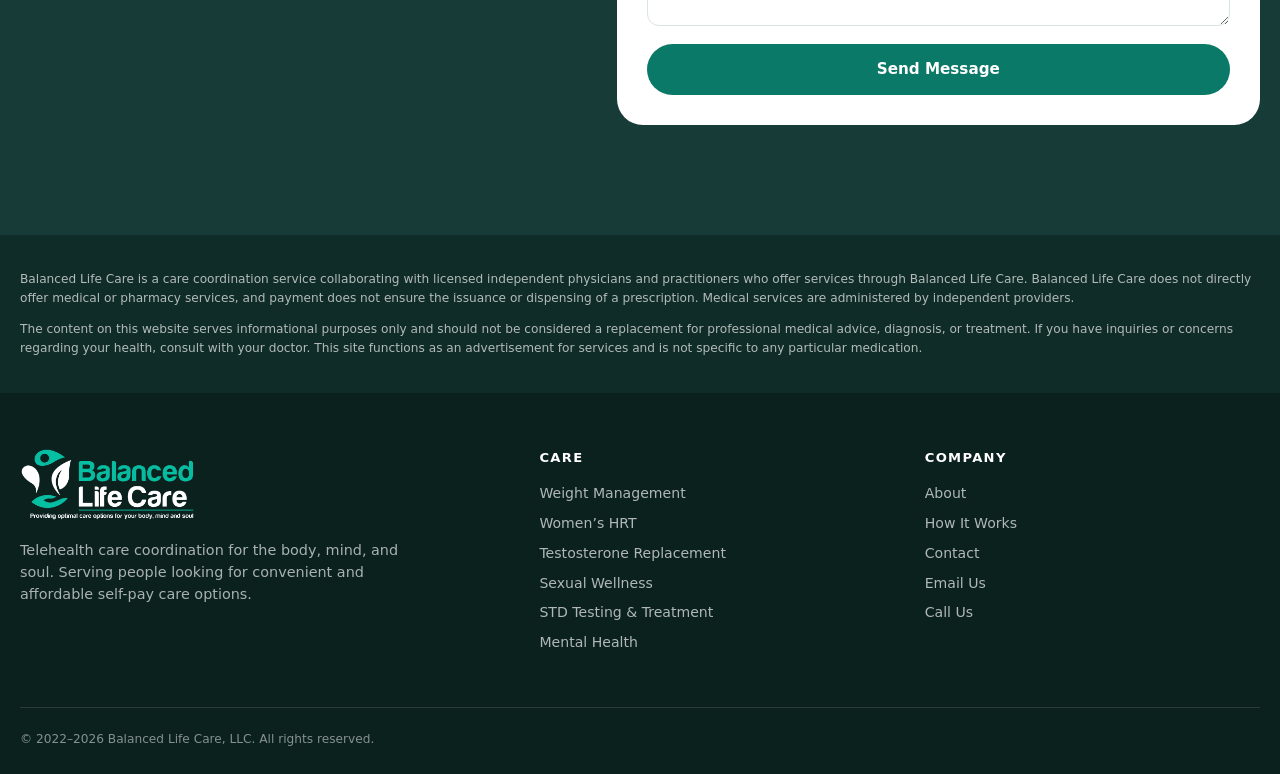
==== commit a052bd8b: "Updating v2 layout" ====
--- a/v2/index.html
+++ b/v2/index.html
@@ -133,7 +133,7 @@
 
 .btn--outline:hover{
   background:#edf5f1;
-  border-color:#8fb5a8;
+  border-color:#465852;
   box-shadow:none;
 }
 
@@ -320,37 +320,68 @@
   box-shadow:var(--shadow);
 }
 
+.hero-visual::after{
+  content:"";
+  position:absolute;
+  inset:0;
+  z-index:2;
+  border-radius:34px;
+  background:rgba(11,79,67,0);
+  transition:background .3s ease;
+  pointer-events:none;
+}
+
+.hero-visual:hover::after{
+  background:rgba(11,79,67,.38);
+}
+
 .hero-card{
   position:absolute;
-  right:-20px;
-  bottom:28px;
-  width:min(310px,72%);
-  padding:24px;
-  border-radius:22px;
-  background:rgba(255,255,255,.96);
-  box-shadow:0 20px 55px rgba(23,59,54,.15);
+  top:50%;
+  left:50%;
+  z-index:3;
+  width:min(430px,80%);
+  padding:0;
+  background:transparent;
+  color:#fff;
+  text-align:center;
+  opacity:0;
+  visibility:hidden;
+  transform:translate(-50%,-45%);
+  transition:opacity .3s ease,visibility .3s ease,transform .3s ease;
+  pointer-events:none;
+}
+
+.hero-visual:hover .hero-card{
+  opacity:1;
+  visibility:visible;
+  transform:translate(-50%,-50%);
 }
 
 .hero-card small{
   display:block;
-  margin-bottom:7px;
-  color:var(--accent);
+  margin-bottom:10px;
+  color:#fff;
   font-size:.72rem;
   font-weight:800;
   letter-spacing:.11em;
   text-transform:uppercase;
+  text-shadow:0 2px 10px rgba(0,0,0,.25);
 }
 
 .hero-card strong{
   display:block;
-  font-size:1.18rem;
-  line-height:1.15;
+  font-size:clamp(1.7rem,3vw,2.5rem);
+  line-height:1.05;
+  text-shadow:0 2px 15px rgba(0,0,0,.3);
 }
 
 .hero-card p{
-  margin:9px 0 0;
-  color:var(--ink-soft);
-  font-size:.88rem;
+  margin:14px 0 0;
+  color:rgba(255,255,255,.9);
+  font-size:.92rem;
+  line-height:1.5;
+  text-shadow:0 2px 10px rgba(0,0,0,.35);
 }
 
 /* Trust strip */
@@ -517,7 +548,7 @@
   display:flex;
   align-items:flex-start;
   gap:12px;
-  color:#173b36;
+  color:#f0f8f6;
   font-size:.98rem;
   line-height:1.45;
 }
@@ -956,10 +987,12 @@
   }
 
   .hero-card{
-    right:10px;
-    bottom:16px;
+    top:50%;
+    left:50%;
+    right:auto;
+    bottom:auto;
     width:78%;
-    padding:18px;
+    padding:0;
   }
 
   .trust-items{
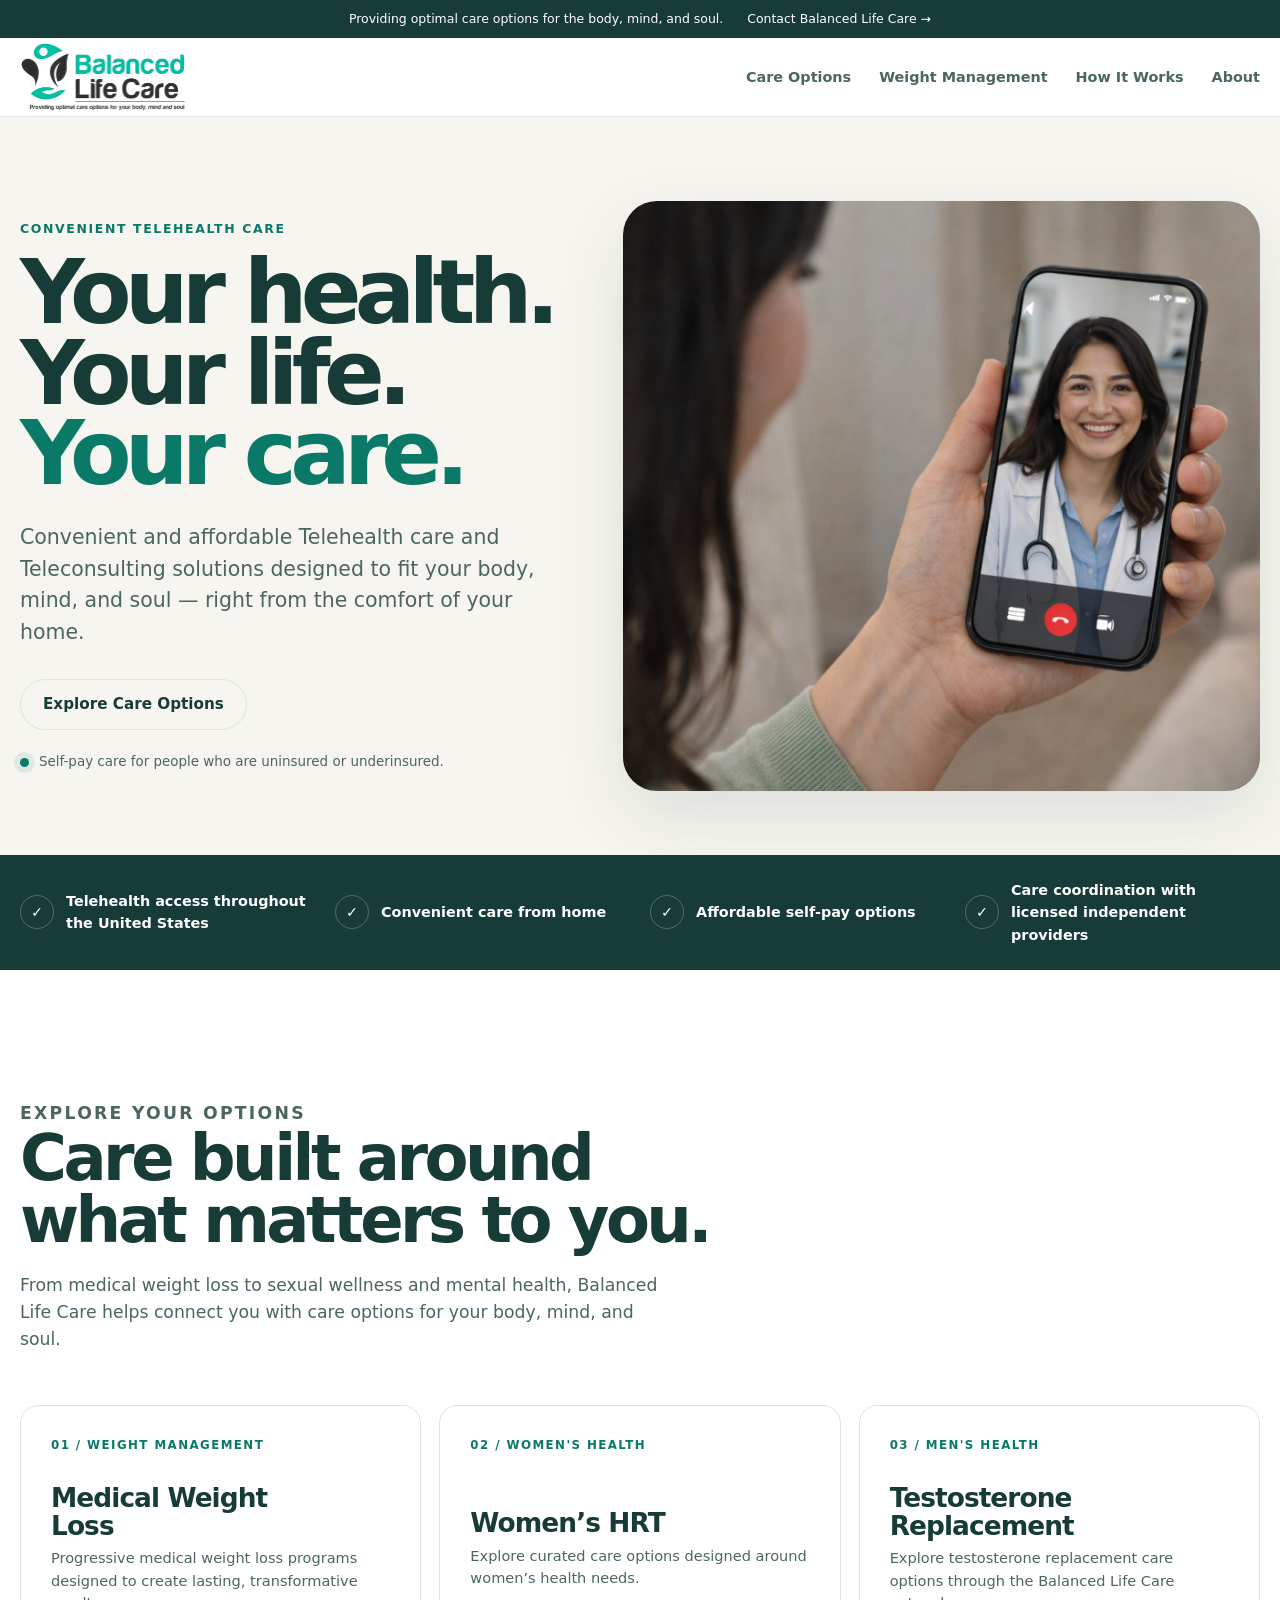
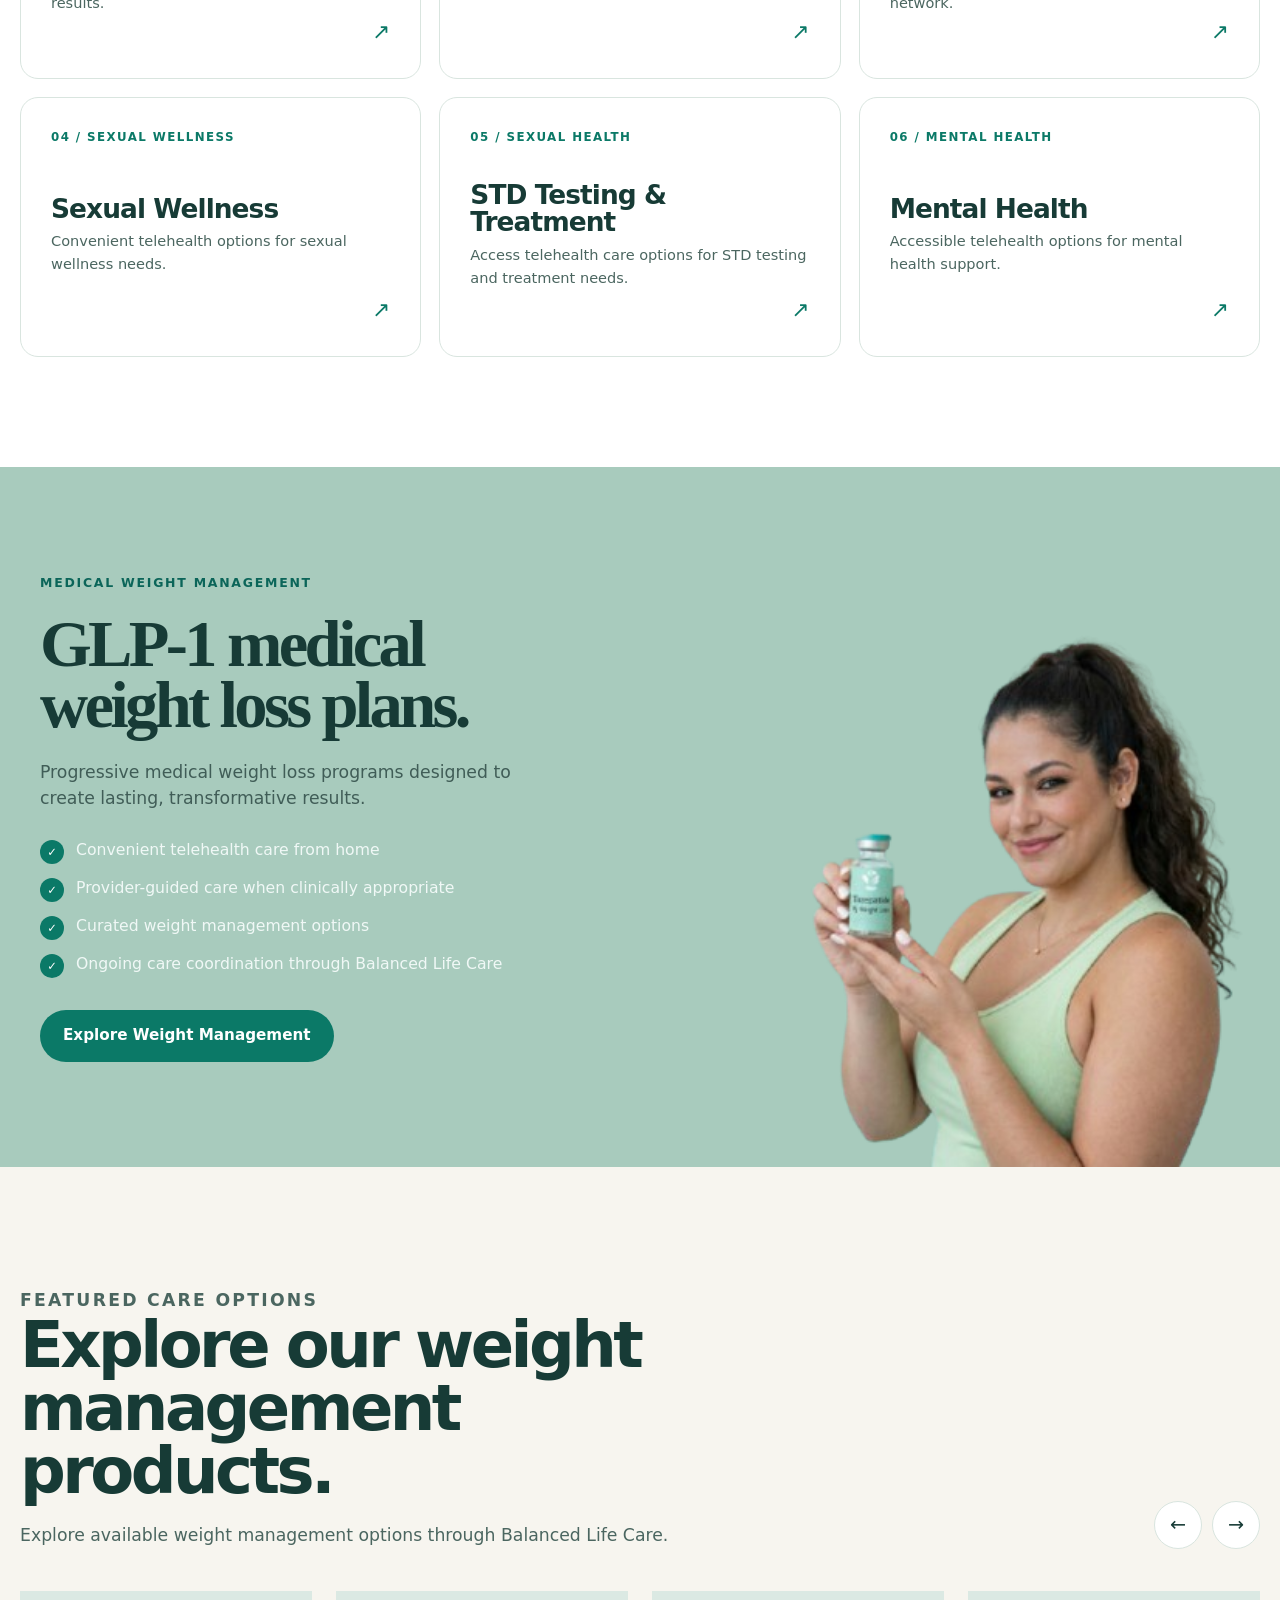
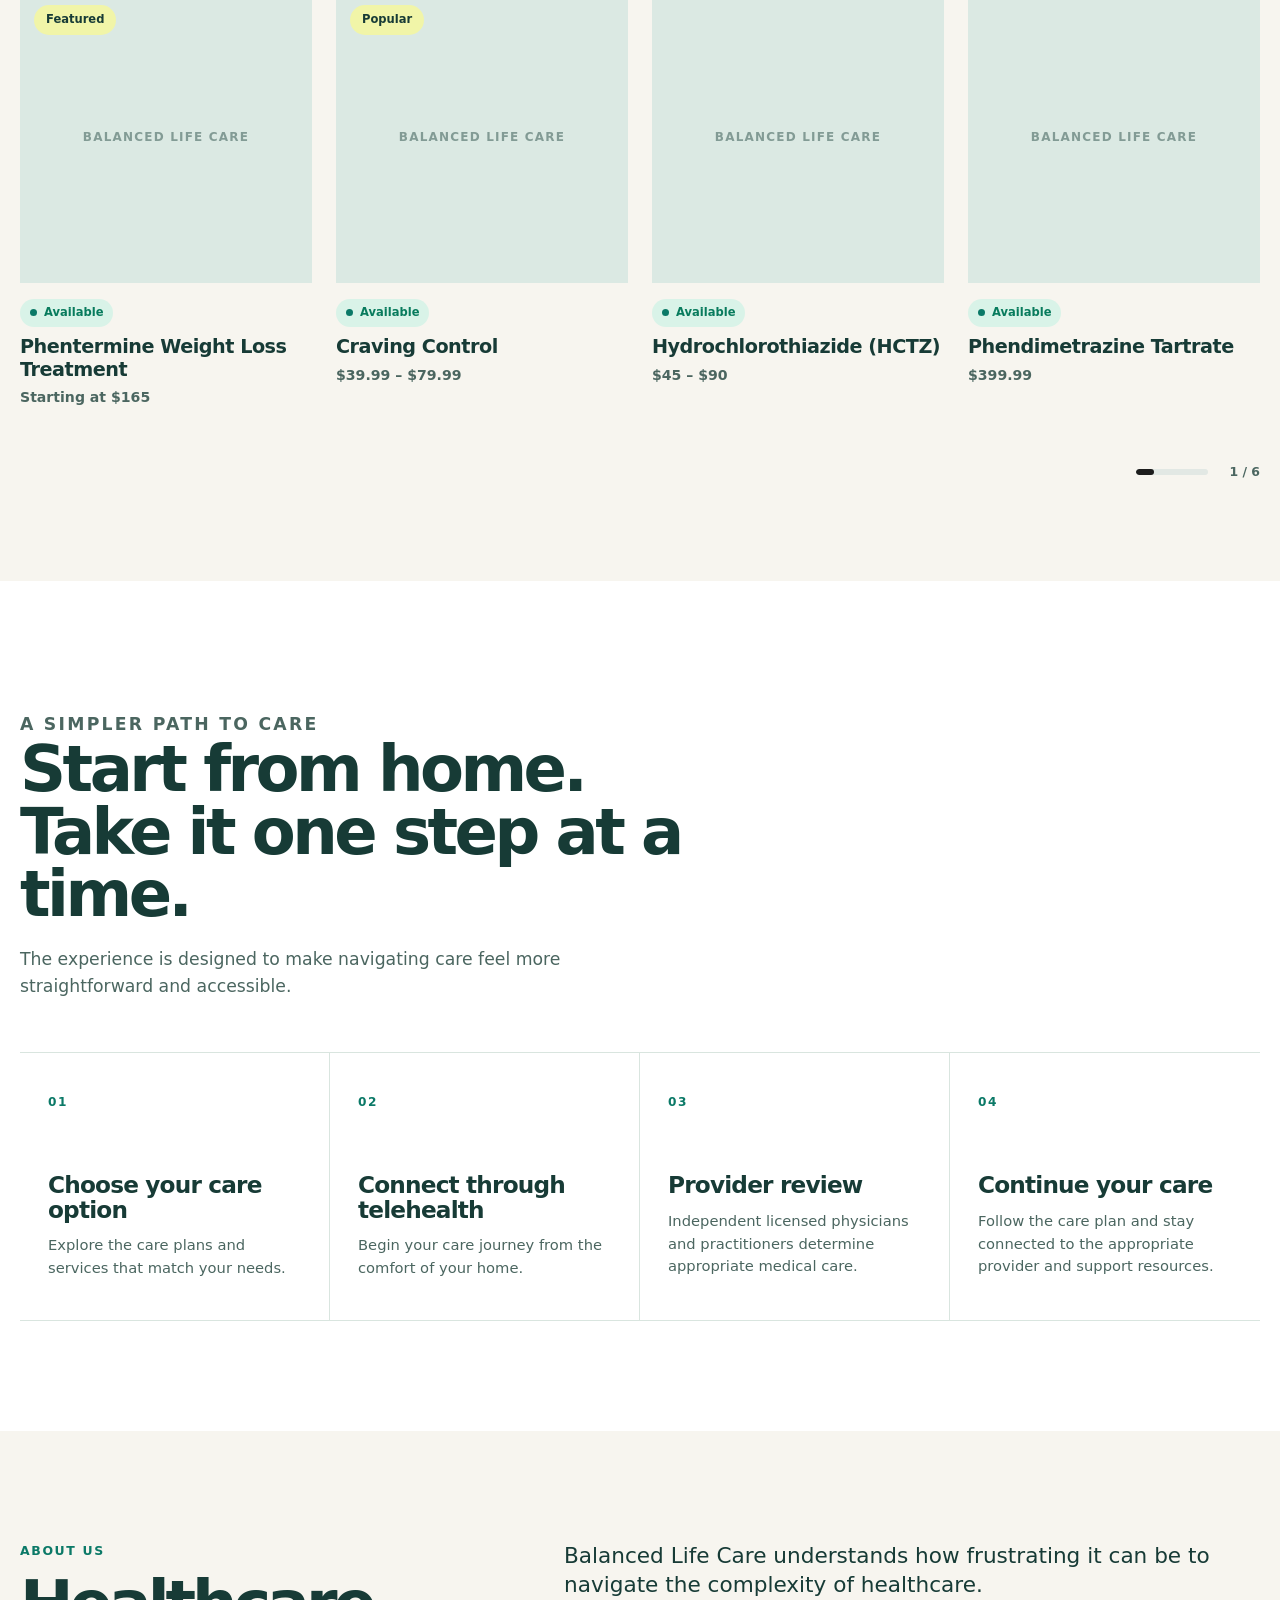
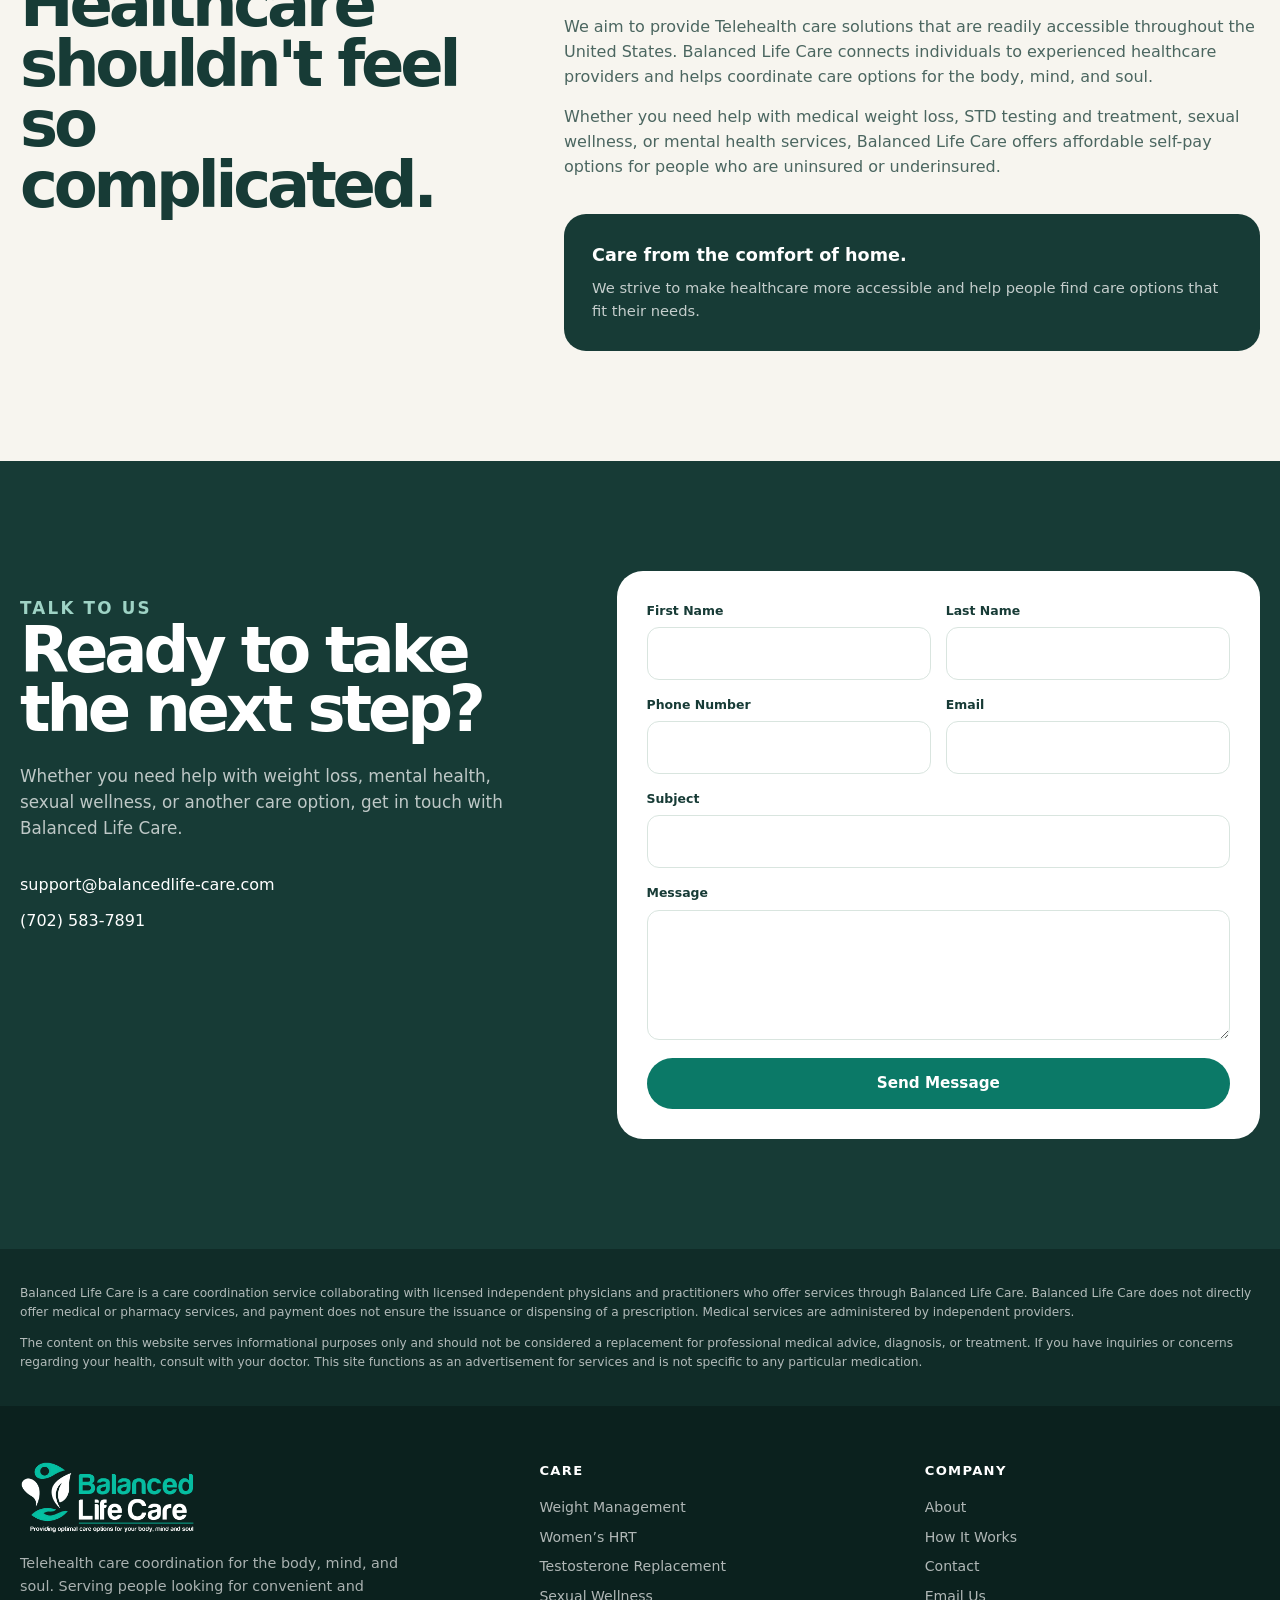
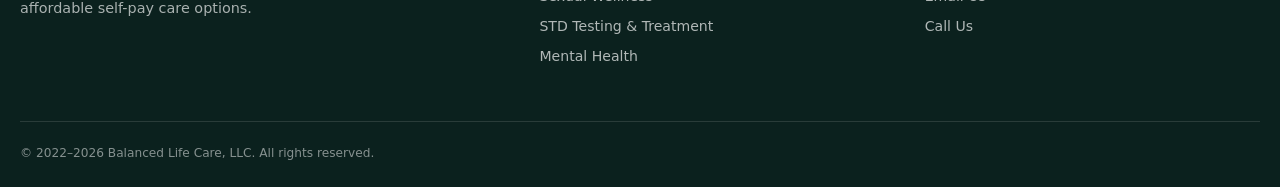
==== commit 28a56713: "update" ====
--- a/v2/index.html
+++ b/v2/index.html
@@ -1,12 +1,21 @@
 <!DOCTYPE html>
 <html lang="en">
+
 <head>
+
 <meta charset="UTF-8">
+
 <meta name="viewport" content="width=device-width, initial-scale=1.0">
+
 <title>Balanced Life Care | V2</title>
-<meta name="description" content="Balanced Life Care provides convenient and affordable telehealth care and teleconsulting solutions for the body, mind, and soul.">
+
+<meta
+  name="description"
+  content="Balanced Life Care provides convenient and affordable telehealth care and teleconsulting solutions for the body, mind, and soul."
+>
 
 <style>
+
 :root{
   --ink:#173b36;
   --ink-soft:#4b6660;
@@ -92,7 +101,11 @@
   font-size:1.08rem;
 }
 
-/* Buttons */
+
+/* =========================================================
+   BUTTONS
+   ========================================================= */
+
 .btn{
   display:inline-flex;
   align-items:center;
@@ -106,7 +119,10 @@
   font-size:.95rem;
   font-weight:750;
   text-decoration:none;
-  transition:transform .18s ease,background .18s ease,box-shadow .18s ease;
+  transition:
+    transform .18s ease,
+    background .18s ease,
+    box-shadow .18s ease;
 }
 
 .btn:hover{
@@ -137,7 +153,11 @@
   box-shadow:none;
 }
 
-/* Top bar */
+
+/* =========================================================
+   TOP BAR
+   ========================================================= */
+
 .topbar{
   background:var(--ink);
   color:#fff;
@@ -157,7 +177,11 @@
   text-decoration:none;
 }
 
-/* Header */
+
+/* =========================================================
+   HEADER
+   ========================================================= */
+
 .site-header{
   position:sticky;
   top:0;
@@ -240,7 +264,11 @@
   top:28px;
 }
 
-/* Hero */
+
+/* =========================================================
+   HERO
+   ========================================================= */
+
 .hero{
   overflow:hidden;
   padding:54px 0 34px;
@@ -348,7 +376,10 @@
   opacity:0;
   visibility:hidden;
   transform:translate(-50%,-45%);
-  transition:opacity .3s ease,visibility .3s ease,transform .3s ease;
+  transition:
+    opacity .3s ease,
+    visibility .3s ease,
+    transform .3s ease;
   pointer-events:none;
 }
 
@@ -384,7 +415,11 @@
   text-shadow:0 2px 10px rgba(0,0,0,.35);
 }
 
-/* Trust strip */
+
+/* =========================================================
+   TRUST STRIP
+   ========================================================= */
+
 .trust-strip{
   padding:24px 0;
   background:var(--ink);
@@ -416,7 +451,11 @@
   flex-shrink:0;
 }
 
-/* Care options */
+
+/* =========================================================
+   CARE OPTIONS
+   ========================================================= */
+
 .care-section{
   background:#fff;
 }
@@ -437,7 +476,10 @@
   border-radius:18px;
   background:#fff;
   text-decoration:none;
-  transition:transform .18s ease,box-shadow .18s ease,border-color .18s ease;
+  transition:
+    transform .18s ease,
+    box-shadow .18s ease,
+    border-color .18s ease;
 }
 
 .care-card:hover{
@@ -472,6 +514,7 @@
   color:var(--accent);
   font-size:1.35rem;
 }
+
 
 /* =========================================================
    GLP-1 WEIGHT MANAGEMENT
@@ -496,12 +539,11 @@
   background:transparent;
 }
 
-/* Left text */
 .feature-copy{
   position:relative;
   z-index:3;
   max-width:620px;
-  padding:80px 20px 80px 20px;
+  padding:80px 20px;
   display:flex;
   flex-direction:column;
   justify-content:center;
@@ -572,7 +614,6 @@
   margin-top:5px;
 }
 
-/* Right transparent image */
 .feature-image-wrap{
   position:relative;
   z-index:2;
@@ -596,7 +637,219 @@
   transform-origin:center bottom;
 }
 
-/* How it works */
+
+/* =========================================================
+   PRODUCTS CAROUSEL
+   ========================================================= */
+
+.products-section{
+  padding:100px 0;
+  background:#f7f5ef;
+  overflow:hidden;
+}
+
+.products-heading{
+  display:flex;
+  align-items:flex-end;
+  justify-content:space-between;
+  gap:30px;
+  margin-bottom:42px;
+}
+
+.products-heading .section-heading{
+  margin-bottom:0;
+}
+
+.products-heading h2{
+  max-width:780px;
+}
+
+.products-controls{
+  display:flex;
+  align-items:center;
+  gap:10px;
+  flex-shrink:0;
+}
+
+.products-arrow{
+  width:48px;
+  height:48px;
+  display:grid;
+  place-items:center;
+  border:1px solid var(--line);
+  border-radius:50%;
+  background:#fff;
+  color:var(--ink);
+  font-size:1.2rem;
+  cursor:pointer;
+  transition:
+    background .18s ease,
+    color .18s ease,
+    border-color .18s ease,
+    transform .18s ease;
+}
+
+.products-arrow:hover{
+  background:var(--accent);
+  color:#fff;
+  border-color:var(--accent);
+  transform:translateY(-2px);
+}
+
+.products-arrow:disabled{
+  opacity:.5;
+  cursor:not-allowed;
+  transform:none;
+}
+
+.products-viewport{
+  width:100%;
+  overflow:hidden;
+  position:relative;
+}
+
+.products-track{
+  display:flex;
+  gap:24px;
+  transform:translate3d(0,0,0);
+  transition:transform .6s cubic-bezier(.22,.61,.36,1);
+  will-change:transform;
+}
+
+.product-card{
+  flex:0 0 calc((100% - 72px) / 4);
+  min-width:0;
+}
+
+.product-image{
+  position:relative;
+  width:100%;
+  aspect-ratio:1 / 1;
+  overflow:hidden;
+  background:#dbe9e3;
+}
+
+.product-image img{
+  width:100%;
+  height:100%;
+  object-fit:cover;
+  transition:transform .45s ease;
+}
+
+.product-card:hover .product-image img{
+  transform:scale(1.04);
+}
+
+.product-badge{
+  position:absolute;
+  top:14px;
+  left:14px;
+  z-index:2;
+  padding:6px 12px;
+  border-radius:999px;
+  background:#f1f5a8;
+  color:#173b36;
+  font-size:.72rem;
+  font-weight:800;
+}
+
+.product-info{
+  padding-top:16px;
+}
+
+.product-status{
+  display:inline-flex;
+  align-items:center;
+  gap:7px;
+  margin-bottom:9px;
+  padding:5px 10px;
+  border-radius:999px;
+  background:#d9f3e8;
+  color:#087b5d;
+  font-size:.72rem;
+  font-weight:750;
+}
+
+.product-status::before{
+  content:"";
+  width:7px;
+  height:7px;
+  border-radius:50%;
+  background:#0b7967;
+}
+
+.product-name{
+  margin:0;
+  color:var(--ink);
+  font-size:1.2rem;
+  line-height:1.18;
+  letter-spacing:-.025em;
+}
+
+.product-price{
+  margin:6px 0 0;
+  color:var(--ink-soft);
+  font-size:.88rem;
+  font-weight:650;
+}
+
+/* Product buttons removed */
+.product-actions{
+  display:none;
+}
+
+.products-footer{
+  display:flex;
+  align-items:center;
+  justify-content:flex-end;
+  gap:10px;
+  margin-top:30px;
+}
+
+.products-progress{
+  width:72px;
+  height:6px;
+  overflow:hidden;
+  border-radius:999px;
+  background:#e2e8e4;
+}
+
+.products-progress-bar{
+  width:25%;
+  height:100%;
+  border-radius:999px;
+  background:#1d1d1d;
+  transform:translateX(0);
+  transition:transform .6s ease;
+}
+
+.products-status{
+  min-width:42px;
+  color:var(--ink-soft);
+  font-size:.78rem;
+  font-weight:650;
+  text-align:right;
+}
+
+.product-image--loading{
+  display:grid;
+  place-items:center;
+}
+
+.product-image--loading::after{
+  content:"Balanced Life Care";
+  color:rgba(23,59,54,.45);
+  font-size:.75rem;
+  font-weight:800;
+  letter-spacing:.1em;
+  text-transform:uppercase;
+}
+
+
+/* =========================================================
+   HOW IT WORKS
+   ========================================================= */
+
 .process{
   background:#fff;
 }
@@ -637,7 +890,11 @@
   font-size:.92rem;
 }
 
-/* About */
+
+/* =========================================================
+   ABOUT
+   ========================================================= */
+
 .about{
   background:var(--cream);
 }
@@ -696,7 +953,11 @@
   font-size:.92rem;
 }
 
-/* Contact */
+
+/* =========================================================
+   CONTACT
+   ========================================================= */
+
 .contact{
   background:var(--ink);
   color:#fff;
@@ -788,7 +1049,11 @@
   margin-top:18px;
 }
 
-/* Disclaimer */
+
+/* =========================================================
+   DISCLAIMER
+   ========================================================= */
+
 .disclaimer{
   padding:35px 0;
   background:#102c28;
@@ -804,7 +1069,11 @@
   margin-bottom:0;
 }
 
-/* Footer */
+
+/* =========================================================
+   FOOTER
+   ========================================================= */
+
 footer{
   padding:55px 0 25px;
   background:#0b211e;
@@ -857,8 +1126,13 @@
   font-size:.76rem;
 }
 
-/* Tablet */
+
+/* =========================================================
+   TABLET
+   ========================================================= */
+
 @media(max-width:980px){
+
   .nav-links{
     display:none;
   }
@@ -944,10 +1218,30 @@
   .feature-image{
     height:600px;
   }
-}
-
-/* Mobile */
+
+  /* Products */
+  .products-heading{
+    align-items:flex-start;
+    flex-direction:column;
+  }
+
+  .product-card{
+    flex-basis:calc((100% - 24px) / 2);
+  }
+
+  .products-progress-bar{
+    width:50%;
+  }
+
+}
+
+
+/* =========================================================
+   MOBILE
+   ========================================================= */
+
 @media(max-width:700px){
+
   .container{
     width:calc(100% - 28px);
   }
@@ -1024,7 +1318,9 @@
     margin-top:35px;
   }
 
+
   /* GLP-1 mobile */
+
   .feature{
     padding:0;
   }
@@ -1068,7 +1364,37 @@
     object-position:center bottom;
   }
 
+
+  /* Products mobile */
+
+  .products-section{
+    padding:76px 0;
+  }
+
+  .products-heading{
+    margin-bottom:28px;
+  }
+
+  .products-controls{
+    width:100%;
+    justify-content:flex-end;
+  }
+
+  .product-card{
+    flex-basis:100%;
+  }
+
+  .products-footer{
+    margin-top:24px;
+  }
+
+  .products-progress-bar{
+    width:100%;
+  }
+
+
   /* Contact */
+
   .contact-form{
     padding:20px;
   }
@@ -1081,7 +1407,9 @@
     grid-column:auto;
   }
 
+
   /* Footer */
+
   .footer-grid{
     grid-template-columns:1fr;
   }
@@ -1089,47 +1417,115 @@
   .footer-brand{
     grid-column:auto;
   }
-}
+
+}
+
 </style>
+
 </head>
 
+
 <body>
 
-<!-- Top Bar -->
+
+<!-- =========================================================
+     TOP BAR
+     ========================================================= -->
+
 <div class="topbar">
+
   <div class="container topbar-inner">
-    <span>Providing optimal care options for the body, mind, and soul.</span>
-    <a href="#contact">Contact Balanced Life Care →</a>
+
+    <span>
+      Providing optimal care options for the body, mind, and soul.
+    </span>
+
+    <a href="#contact">
+      Contact Balanced Life Care →
+    </a>
+
   </div>
+
 </div>
 
-<!-- Header -->
+
+<!-- =========================================================
+     HEADER
+     ========================================================= -->
+
 <header class="site-header">
+
   <div class="container nav">
-    <a class="brand" href="#" aria-label="Balanced Life Care home">
-      <img src="../v1/assets/logo.png" alt="Balanced Life Care">
+
+    <a
+      class="brand"
+      href="#"
+      aria-label="Balanced Life Care home"
+    >
+
+      <img
+        src="../v1/assets/logo.png"
+        alt="Balanced Life Care"
+      >
+
     </a>
 
-    <nav class="nav-links" aria-label="Main navigation">
-      <a href="#care">Care Options</a>
-      <a href="#weight-management">Weight Management</a>
-      <a href="#how-it-works">How It Works</a>
-      <a href="#about">About</a>
+
+    <nav
+      class="nav-links"
+      aria-label="Main navigation"
+    >
+
+      <a href="#care">
+        Care Options
+      </a>
+
+      <a href="#weight-management">
+        Weight Management
+      </a>
+
+      <a href="#how-it-works">
+        How It Works
+      </a>
+
+      <a href="#about">
+        About
+      </a>
+
     </nav>
 
-    <button class="menu-toggle" type="button" aria-label="Open menu">
+
+    <button
+      class="menu-toggle"
+      type="button"
+      aria-label="Open menu"
+    >
+
       <span></span>
+
     </button>
+
   </div>
+
 </header>
 
+
 <main>
 
-<!-- Hero -->
+
+<!-- =========================================================
+     HERO
+     ========================================================= -->
+
 <section class="hero">
+
   <div class="container hero-grid">
+
     <div class="hero-copy">
-      <p class="eyebrow">Convenient telehealth care</p>
+
+      <p class="eyebrow">
+        Convenient telehealth care
+      </p>
 
       <h1>
         Your health.<br>
@@ -1144,147 +1540,350 @@
       </p>
 
       <div class="hero-actions">
-        <a class="btn btn--outline" href="#care">Explore Care Options</a>
+
+        <a
+          class="btn btn--outline"
+          href="#care"
+        >
+          Explore Care Options
+        </a>
+
       </div>
 
       <div class="hero-note">
         Self-pay care for people who are uninsured or underinsured.
       </div>
+
     </div>
 
+
     <div class="hero-visual">
-      <img class="hero-image" src="../v1/assets/about-consultation.png" alt="Balanced Life Care telehealth consultation">
+
+      <img
+        class="hero-image"
+        src="../v1/assets/about-consultation.png"
+        alt="Balanced Life Care telehealth consultation"
+      >
 
       <div class="hero-card">
-        <small>Balanced Life Care</small>
-        <strong>Care that fits into your life.</strong>
+
+        <small>
+          Balanced Life Care
+        </small>
+
+        <strong>
+          Care that fits into your life.
+        </strong>
+
         <p>
           We connect individuals with experienced healthcare providers
           through accessible telehealth care.
         </p>
+
       </div>
+
     </div>
+
   </div>
+
 </section>
 
-<!-- Trust Strip -->
+
+<!-- =========================================================
+     TRUST STRIP
+     ========================================================= -->
+
 <section class="trust-strip">
+
   <div class="container trust-items">
+
     <div class="trust-item">
-      <span class="trust-icon">✓</span>
-      <span>Telehealth access throughout the United States</span>
+
+      <span class="trust-icon">
+        ✓
+      </span>
+
+      <span>
+        Telehealth access throughout the United States
+      </span>
+
     </div>
 
+
     <div class="trust-item">
-      <span class="trust-icon">✓</span>
-      <span>Convenient care from home</span>
+
+      <span class="trust-icon">
+        ✓
+      </span>
+
+      <span>
+        Convenient care from home
+      </span>
+
     </div>
 
+
     <div class="trust-item">
-      <span class="trust-icon">✓</span>
-      <span>Affordable self-pay options</span>
+
+      <span class="trust-icon">
+        ✓
+      </span>
+
+      <span>
+        Affordable self-pay options
+      </span>
+
     </div>
 
+
     <div class="trust-item">
-      <span class="trust-icon">✓</span>
-      <span>Care coordination with licensed independent providers</span>
+
+      <span class="trust-icon">
+        ✓
+      </span>
+
+      <span>
+        Care coordination with licensed independent providers
+      </span>
+
     </div>
+
   </div>
+
 </section>
 
-<!-- Care Options -->
-<section class="section care-section" id="care">
+
+<!-- =========================================================
+     CARE OPTIONS
+     ========================================================= -->
+
+<section
+  class="section care-section"
+  id="care"
+>
+
   <div class="container">
+
     <div class="section-heading">
-      <p class="eyebrow">Explore your options</p>
-      <h2>Care built around what matters to you.</h2>
+
+      <p class="eyebrow">
+        Explore your options
+      </p>
+
+      <h2>
+        Care built around what matters to you.
+      </h2>
+
       <p>
         From medical weight loss to sexual wellness and mental health,
         Balanced Life Care helps connect you with care options for
         your body, mind, and soul.
       </p>
+
     </div>
 
+
     <div class="care-grid">
-      <a class="care-card" href="#weight-management">
-        <span class="care-number">01 / WEIGHT MANAGEMENT</span>
+
+
+      <a
+        class="care-card"
+        href="#weight-management"
+      >
+
+        <span class="care-number">
+          01 / WEIGHT MANAGEMENT
+        </span>
+
         <div>
-          <h3>Medical Weight Loss</h3>
+
+          <h3>
+            Medical Weight Loss
+          </h3>
+
           <p>
             Progressive medical weight loss programs designed to create
             lasting, transformative results.
           </p>
+
         </div>
-        <span class="care-arrow">↗</span>
+
+        <span class="care-arrow">
+          ↗
+        </span>
+
       </a>
 
-      <a class="care-card" href="#womens-hrt">
-        <span class="care-number">02 / WOMEN'S HEALTH</span>
+
+      <a
+        class="care-card"
+        href="#womens-hrt"
+      >
+
+        <span class="care-number">
+          02 / WOMEN'S HEALTH
+        </span>
+
         <div>
-          <h3>Women’s HRT</h3>
+
+          <h3>
+            Women’s HRT
+          </h3>
+
           <p>
             Explore curated care options designed around women’s health needs.
           </p>
+
         </div>
-        <span class="care-arrow">↗</span>
+
+        <span class="care-arrow">
+          ↗
+        </span>
+
       </a>
 
-      <a class="care-card" href="#mens-health">
-        <span class="care-number">03 / MEN'S HEALTH</span>
+
+      <a
+        class="care-card"
+        href="#mens-health"
+      >
+
+        <span class="care-number">
+          03 / MEN'S HEALTH
+        </span>
+
         <div>
-          <h3>Testosterone Replacement</h3>
+
+          <h3>
+            Testosterone Replacement
+          </h3>
+
           <p>
             Explore testosterone replacement care options through the
             Balanced Life Care network.
           </p>
+
         </div>
-        <span class="care-arrow">↗</span>
+
+        <span class="care-arrow">
+          ↗
+        </span>
+
       </a>
 
-      <a class="care-card" href="#sexual-wellness">
-        <span class="care-number">04 / SEXUAL WELLNESS</span>
+
+      <a
+        class="care-card"
+        href="#sexual-wellness"
+      >
+
+        <span class="care-number">
+          04 / SEXUAL WELLNESS
+        </span>
+
         <div>
-          <h3>Sexual Wellness</h3>
+
+          <h3>
+            Sexual Wellness
+          </h3>
+
           <p>
             Convenient telehealth options for sexual wellness needs.
           </p>
+
         </div>
-        <span class="care-arrow">↗</span>
+
+        <span class="care-arrow">
+          ↗
+        </span>
+
       </a>
 
-      <a class="care-card" href="#sti-care">
-        <span class="care-number">05 / SEXUAL HEALTH</span>
+
+      <a
+        class="care-card"
+        href="#sti-care"
+      >
+
+        <span class="care-number">
+          05 / SEXUAL HEALTH
+        </span>
+
         <div>
-          <h3>STD Testing &amp; Treatment</h3>
+
+          <h3>
+            STD Testing &amp; Treatment
+          </h3>
+
           <p>
             Access telehealth care options for STD testing and treatment needs.
           </p>
+
         </div>
-        <span class="care-arrow">↗</span>
+
+        <span class="care-arrow">
+          ↗
+        </span>
+
       </a>
 
-      <a class="care-card" href="#mental-health">
-        <span class="care-number">06 / MENTAL HEALTH</span>
+
+      <a
+        class="care-card"
+        href="#mental-health"
+      >
+
+        <span class="care-number">
+          06 / MENTAL HEALTH
+        </span>
+
         <div>
-          <h3>Mental Health</h3>
+
+          <h3>
+            Mental Health
+          </h3>
+
           <p>
             Accessible telehealth options for mental health support.
           </p>
+
         </div>
-        <span class="care-arrow">↗</span>
+
+        <span class="care-arrow">
+          ↗
+        </span>
+
       </a>
+
+
     </div>
+
   </div>
+
 </section>
 
-<!-- GLP-1 Weight Management -->
-<section class="feature" id="weight-management">
+
+<!-- =========================================================
+     GLP-1 WEIGHT MANAGEMENT
+     ========================================================= -->
+
+<section
+  class="feature"
+  id="weight-management"
+>
+
   <div class="feature-container">
 
+
     <div class="feature-copy">
-      <p class="feature-eyebrow">Medical Weight Management</p>
-
-      <h2>GLP-1 medical weight loss plans.</h2>
+
+      <p class="feature-eyebrow">
+        Medical Weight Management
+      </p>
+
+      <h2>
+        GLP-1 medical weight loss plans.
+      </h2>
 
       <p class="feature-description">
         Progressive medical weight loss programs designed to create
@@ -1292,100 +1891,499 @@
       </p>
 
       <ul class="feature-list">
+
         <li>
-          <span>✓</span>
-          <span>Convenient telehealth care from home</span>
+
+          <span>
+            ✓
+          </span>
+
+          <span>
+            Convenient telehealth care from home
+          </span>
+
         </li>
 
+
         <li>
-          <span>✓</span>
-          <span>Provider-guided care when clinically appropriate</span>
+
+          <span>
+            ✓
+          </span>
+
+          <span>
+            Provider-guided care when clinically appropriate
+          </span>
+
         </li>
 
+
         <li>
-          <span>✓</span>
-          <span>Curated weight management options</span>
+
+          <span>
+            ✓
+          </span>
+
+          <span>
+            Curated weight management options
+          </span>
+
         </li>
 
+
         <li>
-          <span>✓</span>
-          <span>Ongoing care coordination through Balanced Life Care</span>
+
+          <span>
+            ✓
+          </span>
+
+          <span>
+            Ongoing care coordination through Balanced Life Care
+          </span>
+
         </li>
+
       </ul>
 
-      <a class="btn" href="#contact">Explore Weight Management</a>
+
+      <a
+        class="btn"
+        href="#contact"
+      >
+        Explore Weight Management
+      </a>
+
     </div>
 
+
     <div class="feature-image-wrap">
+
       <img
         class="feature-image"
         src="../v2/assets/glp1-plans.png"
         alt="Balanced Life Care GLP-1 medical weight loss plans"
       >
+
     </div>
 
   </div>
+
 </section>
 
-<!-- How It Works -->
-<section class="section process" id="how-it-works">
+
+<!-- =========================================================
+     PRODUCTS CAROUSEL
+     ========================================================= -->
+
+<section
+  class="products-section"
+  id="products"
+>
+
   <div class="container">
+
+
+    <div class="products-heading">
+
+      <div class="section-heading">
+
+        <p class="eyebrow">
+          Featured care options
+        </p>
+
+        <h2>
+          Explore our weight management products.
+        </h2>
+
+        <p>
+          Explore available weight management options through
+          Balanced Life Care.
+        </p>
+
+      </div>
+
+
+      <div class="products-controls">
+
+        <button
+          class="products-arrow"
+          id="products-prev"
+          type="button"
+          aria-label="Previous products"
+        >
+          ←
+        </button>
+
+        <button
+          class="products-arrow"
+          id="products-next"
+          type="button"
+          aria-label="Next products"
+        >
+          →
+        </button>
+
+      </div>
+
+    </div>
+
+
+    <div
+      class="products-viewport"
+      id="products-viewport"
+      aria-live="polite"
+    >
+
+      <div
+        class="products-track"
+        id="products-track"
+      >
+
+
+        <!-- PRODUCT 01 -->
+
+        <article class="product-card">
+
+          <div class="product-image product-image--loading">
+
+            <span class="product-badge">
+              Featured
+            </span>
+
+          </div>
+
+
+          <div class="product-info">
+
+            <span class="product-status">
+              Available
+            </span>
+
+            <h3 class="product-name">
+              Phentermine Weight Loss Treatment
+            </h3>
+
+            <p class="product-price">
+              Starting at $165
+            </p>
+
+          </div>
+
+        </article>
+
+
+        <!-- PRODUCT 02 -->
+
+        <article class="product-card">
+
+          <div class="product-image product-image--loading">
+
+            <span class="product-badge">
+              Popular
+            </span>
+
+          </div>
+
+
+          <div class="product-info">
+
+            <span class="product-status">
+              Available
+            </span>
+
+            <h3 class="product-name">
+              Craving Control
+            </h3>
+
+            <p class="product-price">
+              $39.99 – $79.99
+            </p>
+
+          </div>
+
+        </article>
+
+
+        <!-- PRODUCT 03 -->
+
+        <article class="product-card">
+
+          <div class="product-image product-image--loading">
+          </div>
+
+
+          <div class="product-info">
+
+            <span class="product-status">
+              Available
+            </span>
+
+            <h3 class="product-name">
+              Hydrochlorothiazide (HCTZ)
+            </h3>
+
+            <p class="product-price">
+              $45 – $90
+            </p>
+
+          </div>
+
+        </article>
+
+
+        <!-- PRODUCT 04 -->
+
+        <article class="product-card">
+
+          <div class="product-image product-image--loading">
+          </div>
+
+
+          <div class="product-info">
+
+            <span class="product-status">
+              Available
+            </span>
+
+            <h3 class="product-name">
+              Phendimetrazine Tartrate
+            </h3>
+
+            <p class="product-price">
+              $399.99
+            </p>
+
+          </div>
+
+        </article>
+
+
+        <!-- PRODUCT 05 -->
+
+        <article class="product-card">
+
+          <div class="product-image product-image--loading">
+          </div>
+
+
+          <div class="product-info">
+
+            <span class="product-status">
+              Available
+            </span>
+
+            <h3 class="product-name">
+              Phentermine/Topiramate Capsules
+            </h3>
+
+            <p class="product-price">
+              $199.99 – $429.99
+            </p>
+
+          </div>
+
+        </article>
+
+
+        <!-- PRODUCT 06 -->
+
+        <article class="product-card">
+
+          <div class="product-image product-image--loading">
+
+            <span class="product-badge">
+              GLP-1
+            </span>
+
+          </div>
+
+
+          <div class="product-info">
+
+            <span class="product-status">
+              Available
+            </span>
+
+            <h3 class="product-name">
+              Semaglutide (GLP-1) Weight Management Program
+            </h3>
+
+            <p class="product-price">
+              $299 / month
+            </p>
+
+          </div>
+
+        </article>
+
+
+      </div>
+
+    </div>
+
+
+    <div class="products-footer">
+
+      <div class="products-progress">
+
+        <div
+          class="products-progress-bar"
+          id="products-progress-bar"
+        ></div>
+
+      </div>
+
+
+      <span
+        class="products-status"
+        id="products-status"
+      >
+        1 / 3
+      </span>
+
+    </div>
+
+  </div>
+
+</section>
+
+
+<!-- =========================================================
+     HOW IT WORKS
+     ========================================================= -->
+
+<section
+  class="section process"
+  id="how-it-works"
+>
+
+  <div class="container">
+
     <div class="section-heading">
-      <p class="eyebrow">A simpler path to care</p>
-      <h2>Start from home. Take it one step at a time.</h2>
+
+      <p class="eyebrow">
+        A simpler path to care
+      </p>
+
+      <h2>
+        Start from home. Take it one step at a time.
+      </h2>
+
       <p>
         The experience is designed to make navigating care feel more
         straightforward and accessible.
       </p>
+
     </div>
 
+
     <div class="process-grid">
+
+
       <article class="process-step">
-        <span class="step-number">01</span>
-        <h3>Choose your care option</h3>
+
+        <span class="step-number">
+          01
+        </span>
+
+        <h3>
+          Choose your care option
+        </h3>
+
         <p>
           Explore the care plans and services that match your needs.
         </p>
+
       </article>
 
+
       <article class="process-step">
-        <span class="step-number">02</span>
-        <h3>Connect through telehealth</h3>
+
+        <span class="step-number">
+          02
+        </span>
+
+        <h3>
+          Connect through telehealth
+        </h3>
+
         <p>
           Begin your care journey from the comfort of your home.
         </p>
+
       </article>
 
+
       <article class="process-step">
-        <span class="step-number">03</span>
-        <h3>Provider review</h3>
+
+        <span class="step-number">
+          03
+        </span>
+
+        <h3>
+          Provider review
+        </h3>
+
         <p>
           Independent licensed physicians and practitioners determine
           appropriate medical care.
         </p>
+
       </article>
 
+
       <article class="process-step">
-        <span class="step-number">04</span>
-        <h3>Continue your care</h3>
+
+        <span class="step-number">
+          04
+        </span>
+
+        <h3>
+          Continue your care
+        </h3>
+
         <p>
           Follow the care plan and stay connected to the appropriate
           provider and support resources.
         </p>
+
       </article>
+
+
     </div>
+
   </div>
+
 </section>
 
-<!-- About -->
-<section class="section about" id="about">
+
+<!-- =========================================================
+     ABOUT
+     ========================================================= -->
+
+<section
+  class="section about"
+  id="about"
+>
+
   <div class="container about-grid">
+
+
     <div class="about-title">
-      <p class="eyebrow">About us</p>
-      <h2>Healthcare shouldn't feel so complicated.</h2>
+
+      <p class="eyebrow">
+        About us
+      </p>
+
+      <h2>
+        Healthcare shouldn't feel so complicated.
+      </h2>
+
     </div>
 
+
     <div class="about-copy">
+
       <p class="lead">
         Balanced Life Care understands how frustrating it can be to
         navigate the complexity of healthcare.
@@ -1405,24 +2403,51 @@
         uninsured or underinsured.
       </p>
 
+
       <div class="about-highlight">
-        <strong>Care from the comfort of home.</strong>
+
+        <strong>
+          Care from the comfort of home.
+        </strong>
+
         <p>
           We strive to make healthcare more accessible and help people
           find care options that fit their needs.
         </p>
+
       </div>
+
     </div>
+
   </div>
+
 </section>
 
-<!-- Contact -->
-<section class="section contact" id="contact">
+
+<!-- =========================================================
+     CONTACT
+     ========================================================= -->
+
+<section
+  class="section contact"
+  id="contact"
+>
+
   <div class="container contact-grid">
+
+
     <div class="contact-copy">
-      <p class="eyebrow" style="color:#9ed3c5;">Talk to us</p>
-
-      <h2>Ready to take the next step?</h2>
+
+      <p
+        class="eyebrow"
+        style="color:#9ed3c5;"
+      >
+        Talk to us
+      </p>
+
+      <h2>
+        Ready to take the next step?
+      </h2>
 
       <p>
         Whether you need help with weight loss, mental health, sexual
@@ -1430,55 +2455,149 @@
         Life Care.
       </p>
 
+
       <div class="contact-details">
+
         <a href="mailto:support@balancedlife-care.com">
           support@balancedlife-care.com
         </a>
-        <a href="tel:+17025837891">(702) 583-7891</a>
+
+        <a href="tel:+17025837891">
+          (702) 583-7891
+        </a>
+
       </div>
+
     </div>
 
-    <form class="contact-form" action="#" method="post">
+
+    <form
+      class="contact-form"
+      action="#"
+      method="post"
+    >
+
       <div class="form-grid">
+
+
         <div class="field">
-          <label for="first-name">First Name</label>
-          <input id="first-name" name="first_name" type="text" autocomplete="given-name">
+
+          <label for="first-name">
+            First Name
+          </label>
+
+          <input
+            id="first-name"
+            name="first_name"
+            type="text"
+            autocomplete="given-name"
+          >
+
         </div>
 
+
         <div class="field">
-          <label for="last-name">Last Name</label>
-          <input id="last-name" name="last_name" type="text" autocomplete="family-name">
+
+          <label for="last-name">
+            Last Name
+          </label>
+
+          <input
+            id="last-name"
+            name="last_name"
+            type="text"
+            autocomplete="family-name"
+          >
+
         </div>
 
+
         <div class="field">
-          <label for="phone">Phone Number</label>
-          <input id="phone" name="phone" type="tel" autocomplete="tel">
+
+          <label for="phone">
+            Phone Number
+          </label>
+
+          <input
+            id="phone"
+            name="phone"
+            type="tel"
+            autocomplete="tel"
+          >
+
         </div>
 
+
         <div class="field">
-          <label for="email">Email</label>
-          <input id="email" name="email" type="email" autocomplete="email">
+
+          <label for="email">
+            Email
+          </label>
+
+          <input
+            id="email"
+            name="email"
+            type="email"
+            autocomplete="email"
+          >
+
         </div>
 
+
         <div class="field field--full">
-          <label for="subject">Subject</label>
-          <input id="subject" name="subject" type="text">
+
+          <label for="subject">
+            Subject
+          </label>
+
+          <input
+            id="subject"
+            name="subject"
+            type="text"
+          >
+
         </div>
 
+
         <div class="field field--full">
-          <label for="message">Message</label>
-          <textarea id="message" name="message"></textarea>
+
+          <label for="message">
+            Message
+          </label>
+
+          <textarea
+            id="message"
+            name="message"
+          ></textarea>
+
         </div>
+
+
       </div>
 
-      <button class="btn" type="submit">Send Message</button>
+
+      <button
+        class="btn"
+        type="submit"
+      >
+        Send Message
+      </button>
+
     </form>
+
   </div>
+
 </section>
 
-<!-- Disclaimer -->
+
+<!-- =========================================================
+     DISCLAIMER
+     ========================================================= -->
+
 <section class="disclaimer">
+
   <div class="container">
+
     <p>
       Balanced Life Care is a care coordination service collaborating
       with licensed independent physicians and practitioners who offer
@@ -1496,51 +2615,512 @@
       This site functions as an advertisement for services and is not
       specific to any particular medication.
     </p>
+
   </div>
+
 </section>
 
+
 </main>
 
-<!-- Footer -->
+
+<!-- =========================================================
+     FOOTER
+     ========================================================= -->
+
 <footer>
+
   <div class="container">
+
     <div class="footer-grid">
 
+
       <div class="footer-brand">
-        <img src="../v1/assets/logo-reversed.png" alt="Balanced Life Care">
+
+        <img
+          src="../v1/assets/logo-reversed.png"
+          alt="Balanced Life Care"
+        >
+
         <p>
           Telehealth care coordination for the body, mind, and soul.
           Serving people looking for convenient and affordable self-pay
           care options.
         </p>
+
       </div>
 
+
       <div class="footer-col">
-        <h3>Care</h3>
-        <a href="#weight-management">Weight Management</a>
-        <a href="#womens-hrt">Women’s HRT</a>
-        <a href="#mens-health">Testosterone Replacement</a>
-        <a href="#sexual-wellness">Sexual Wellness</a>
-        <a href="#sti-care">STD Testing &amp; Treatment</a>
-        <a href="#mental-health">Mental Health</a>
+
+        <h3>
+          Care
+        </h3>
+
+        <a href="#weight-management">
+          Weight Management
+        </a>
+
+        <a href="#womens-hrt">
+          Women’s HRT
+        </a>
+
+        <a href="#mens-health">
+          Testosterone Replacement
+        </a>
+
+        <a href="#sexual-wellness">
+          Sexual Wellness
+        </a>
+
+        <a href="#sti-care">
+          STD Testing &amp; Treatment
+        </a>
+
+        <a href="#mental-health">
+          Mental Health
+        </a>
+
       </div>
 
+
       <div class="footer-col">
-        <h3>Company</h3>
-        <a href="#about">About</a>
-        <a href="#how-it-works">How It Works</a>
-        <a href="#contact">Contact</a>
-        <a href="mailto:support@balancedlife-care.com">Email Us</a>
-        <a href="tel:+17025837891">Call Us</a>
+
+        <h3>
+          Company
+        </h3>
+
+        <a href="#about">
+          About
+        </a>
+
+        <a href="#how-it-works">
+          How It Works
+        </a>
+
+        <a href="#contact">
+          Contact
+        </a>
+
+        <a href="mailto:support@balancedlife-care.com">
+          Email Us
+        </a>
+
+        <a href="tel:+17025837891">
+          Call Us
+        </a>
+
       </div>
 
+
     </div>
 
+
     <div class="footer-bottom">
+
       © 2022–2026 Balanced Life Care, LLC. All rights reserved.
+
     </div>
+
   </div>
+
 </footer>
 
+
+<!-- =========================================================
+     PRODUCTS CAROUSEL JAVASCRIPT
+     ========================================================= -->
+
+<script>
+
+document.addEventListener("DOMContentLoaded", function(){
+
+  const track =
+    document.getElementById("products-track");
+
+  const viewport =
+    document.getElementById("products-viewport");
+
+  const prevBtn =
+    document.getElementById("products-prev");
+
+  const nextBtn =
+    document.getElementById("products-next");
+
+  const status =
+    document.getElementById("products-status");
+
+  const progressBar =
+    document.getElementById("products-progress-bar");
+
+
+  if(
+    !track ||
+    !viewport ||
+    !prevBtn ||
+    !nextBtn
+  ){
+    return;
+  }
+
+
+  const products =
+    Array.from(
+      track.querySelectorAll(".product-card")
+    );
+
+
+  const totalProducts =
+    products.length;
+
+
+  let currentIndex = 0;
+
+  let autoPlay = null;
+
+
+  /*
+   * Determine how many products
+   * are visible at the current screen width.
+   */
+
+  function getVisibleProducts(){
+
+    if(window.innerWidth <= 700){
+      return 1;
+    }
+
+    if(window.innerWidth <= 980){
+      return 2;
+    }
+
+    return 4;
+
+  }
+
+
+  /*
+   * Calculate the exact distance
+   * required to move one product.
+   */
+
+  function getStepSize(){
+
+    if(!products.length){
+      return 0;
+    }
+
+
+    const card =
+      products[0];
+
+
+    const cardWidth =
+      card.getBoundingClientRect().width;
+
+
+    const trackStyle =
+      window.getComputedStyle(track);
+
+
+    const gap =
+      parseFloat(trackStyle.columnGap) || 0;
+
+
+    return cardWidth + gap;
+
+  }
+
+
+  /*
+   * Find the last position that still
+   * keeps the visible cards inside
+   * the carousel.
+   */
+
+  function getMaxIndex(){
+
+    return Math.max(
+      0,
+      totalProducts - getVisibleProducts()
+    );
+
+  }
+
+
+  /*
+   * Update the carousel position.
+   */
+
+  function updateCarousel(animate = true){
+
+    const step =
+      getStepSize();
+
+
+    if(!step){
+      return;
+    }
+
+
+    const maxIndex =
+      getMaxIndex();
+
+
+    currentIndex =
+      Math.max(
+        0,
+        Math.min(
+          currentIndex,
+          maxIndex
+        )
+      );
+
+
+    track.style.transition =
+      animate
+        ? "transform .6s cubic-bezier(.22,.61,.36,1)"
+        : "none";
+
+
+    track.style.transform =
+      `translate3d(-${currentIndex * step}px, 0, 0)`;
+
+
+    /*
+     * Product counter.
+     */
+
+    const displayedProduct =
+      Math.min(
+        currentIndex + 1,
+        totalProducts
+      );
+
+
+    status.textContent =
+      `${displayedProduct} / ${totalProducts}`;
+
+
+    /*
+     * Progress bar.
+     */
+
+    const progress =
+      totalProducts > 1
+        ? currentIndex / (totalProducts - 1)
+        : 0;
+
+
+    progressBar.style.transform =
+      `translateX(${progress * 300}%)`;
+
+  }
+
+
+  /*
+   * Move forward.
+   *
+   * When the final position is reached,
+   * return to the beginning.
+   */
+
+  function goNext(){
+
+    const maxIndex =
+      getMaxIndex();
+
+
+    if(currentIndex >= maxIndex){
+
+      currentIndex = 0;
+
+    }else{
+
+      currentIndex++;
+
+    }
+
+
+    updateCarousel(true);
+
+  }
+
+
+  /*
+   * Move backward.
+   *
+   * When we're at the beginning,
+   * jump to the final position.
+   */
+
+  function goPrevious(){
+
+    const maxIndex =
+      getMaxIndex();
+
+
+    if(currentIndex <= 0){
+
+      currentIndex = maxIndex;
+
+    }else{
+
+      currentIndex--;
+
+    }
+
+
+    updateCarousel(true);
+
+  }
+
+
+  /*
+   * Start automatic movement.
+   *
+   * Every 5 seconds.
+   */
+
+  function startAutoPlay(){
+
+    stopAutoPlay();
+
+
+    autoPlay =
+      setInterval(
+        function(){
+
+          goNext();
+
+        },
+        5000
+      );
+
+  }
+
+
+  /*
+   * Stop automatic movement.
+   */
+
+  function stopAutoPlay(){
+
+    if(autoPlay){
+
+      clearInterval(autoPlay);
+
+      autoPlay = null;
+
+    }
+
+  }
+
+
+  /*
+   * Next arrow.
+   */
+
+  nextBtn.addEventListener(
+    "click",
+    function(){
+
+      goNext();
+
+      startAutoPlay();
+
+    }
+  );
+
+
+  /*
+   * Previous arrow.
+   */
+
+  prevBtn.addEventListener(
+    "click",
+    function(){
+
+      goPrevious();
+
+      startAutoPlay();
+
+    }
+  );
+
+
+  /*
+   * Pause while hovering over
+   * the product carousel.
+   */
+
+  viewport.addEventListener(
+    "mouseenter",
+    stopAutoPlay
+  );
+
+
+  viewport.addEventListener(
+    "mouseleave",
+    startAutoPlay
+  );
+
+
+  /*
+   * Recalculate position after
+   * the browser window changes size.
+   */
+
+  let resizeTimer;
+
+
+  window.addEventListener(
+    "resize",
+    function(){
+
+      clearTimeout(resizeTimer);
+
+
+      resizeTimer =
+        setTimeout(
+          function(){
+
+            currentIndex =
+              Math.min(
+                currentIndex,
+                getMaxIndex()
+              );
+
+
+            updateCarousel(false);
+
+          },
+          150
+        );
+
+    }
+  );
+
+
+  /*
+   * Initial carousel setup.
+   */
+
+  requestAnimationFrame(
+    function(){
+
+      updateCarousel(false);
+
+      startAutoPlay();
+
+    }
+  );
+
+});
+
+</script>
+
+
 </body>
+
 </html>
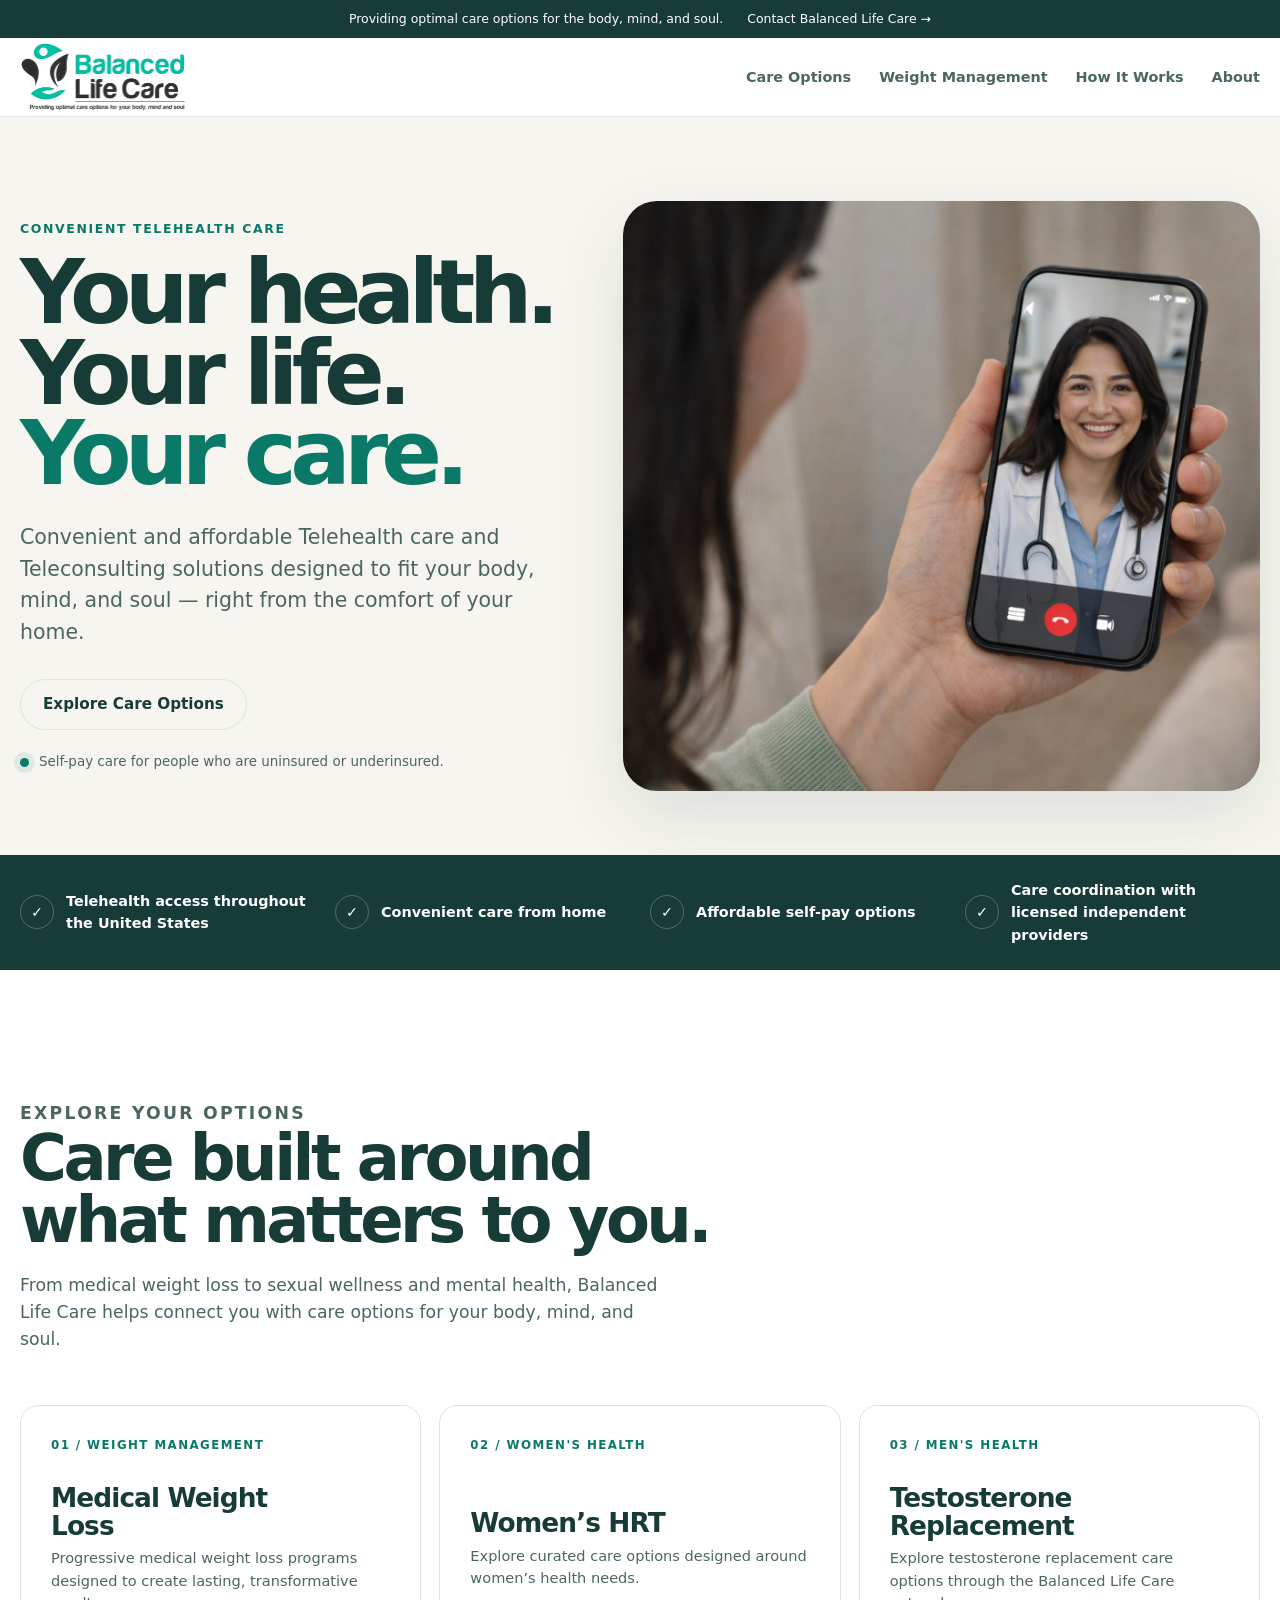
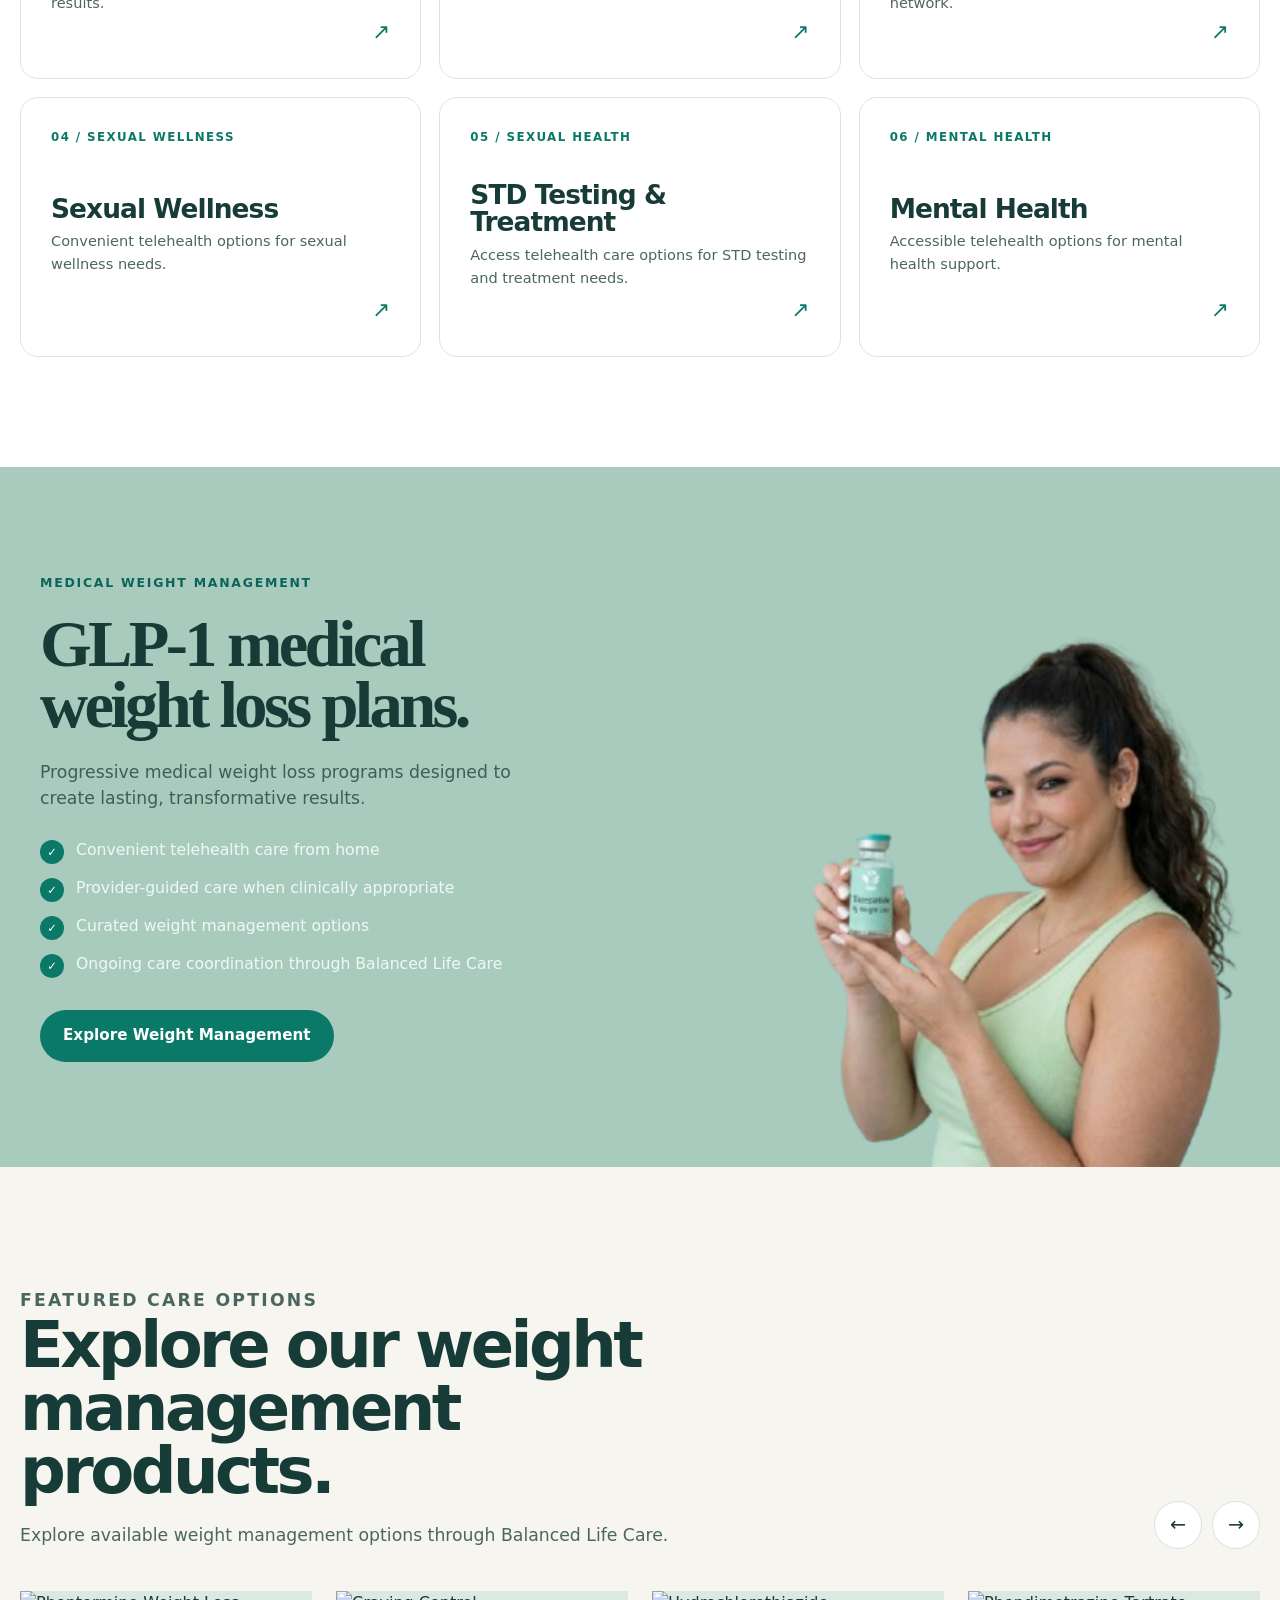
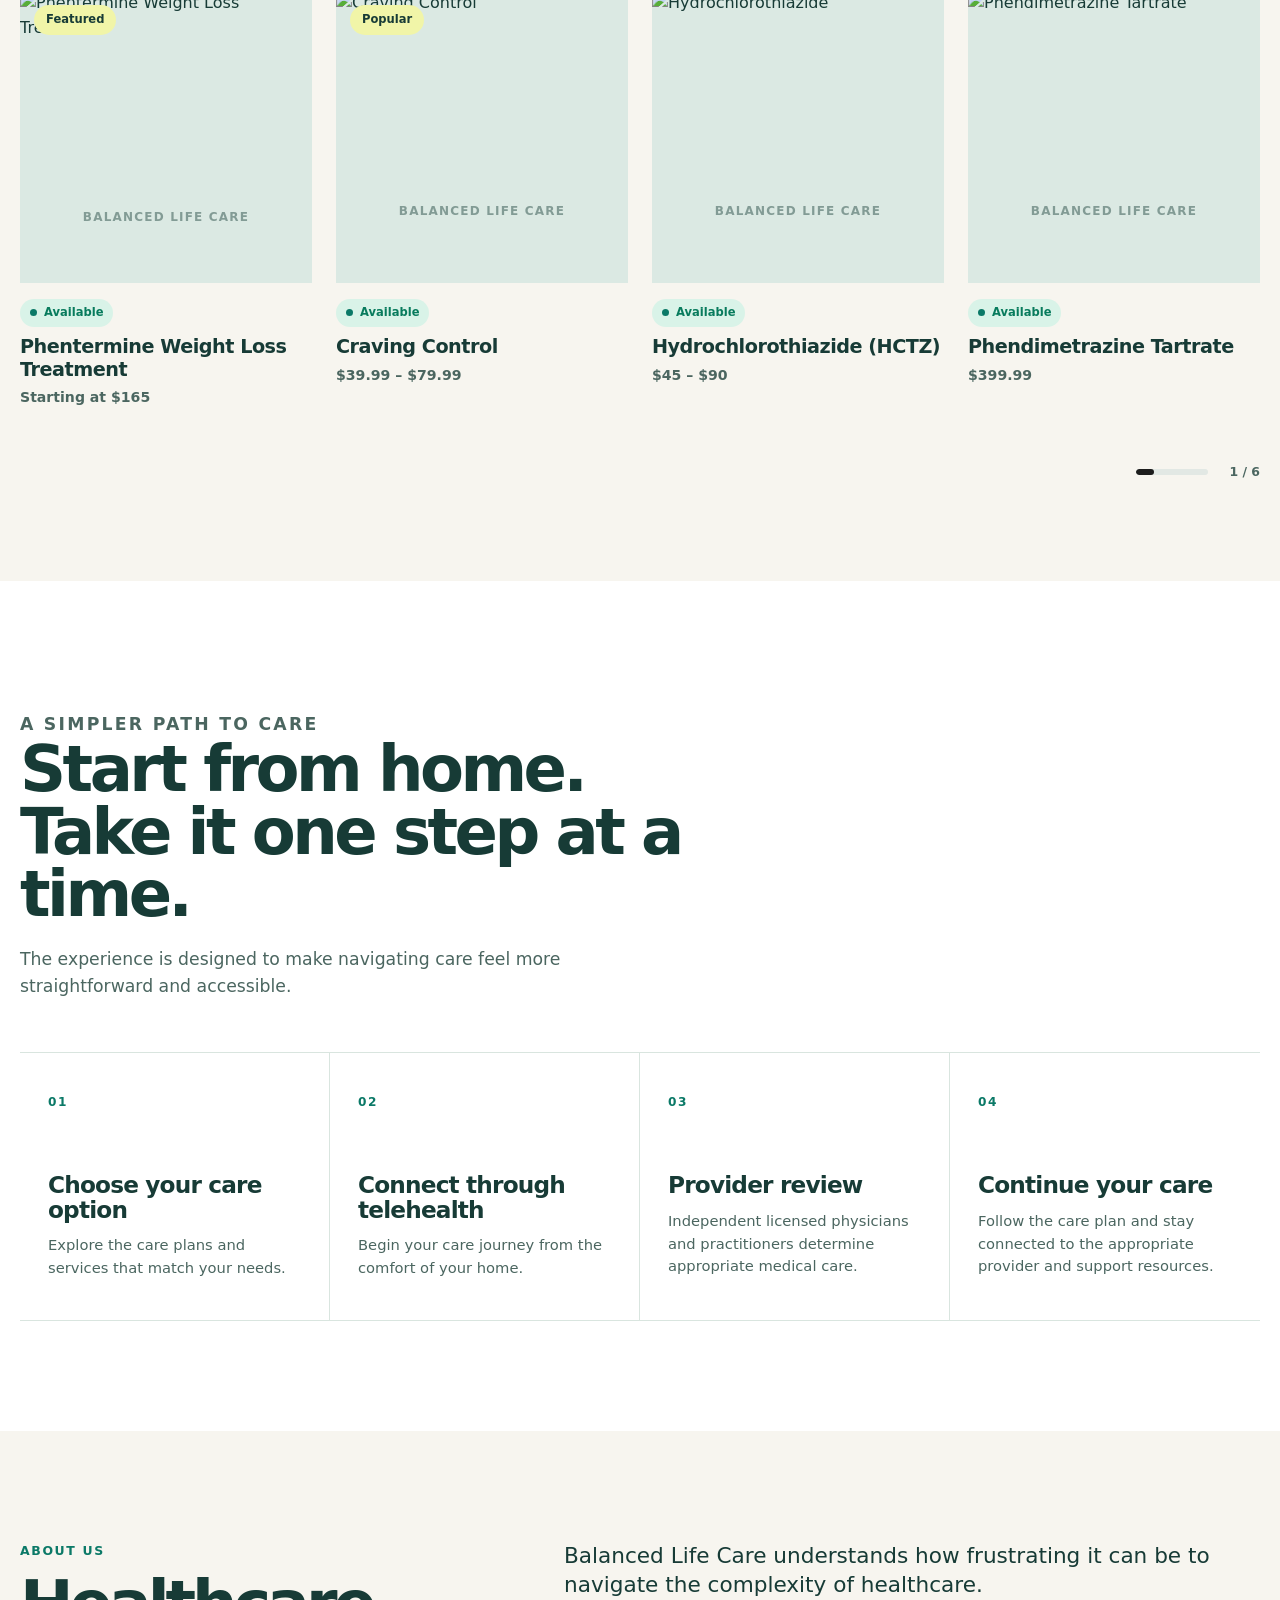
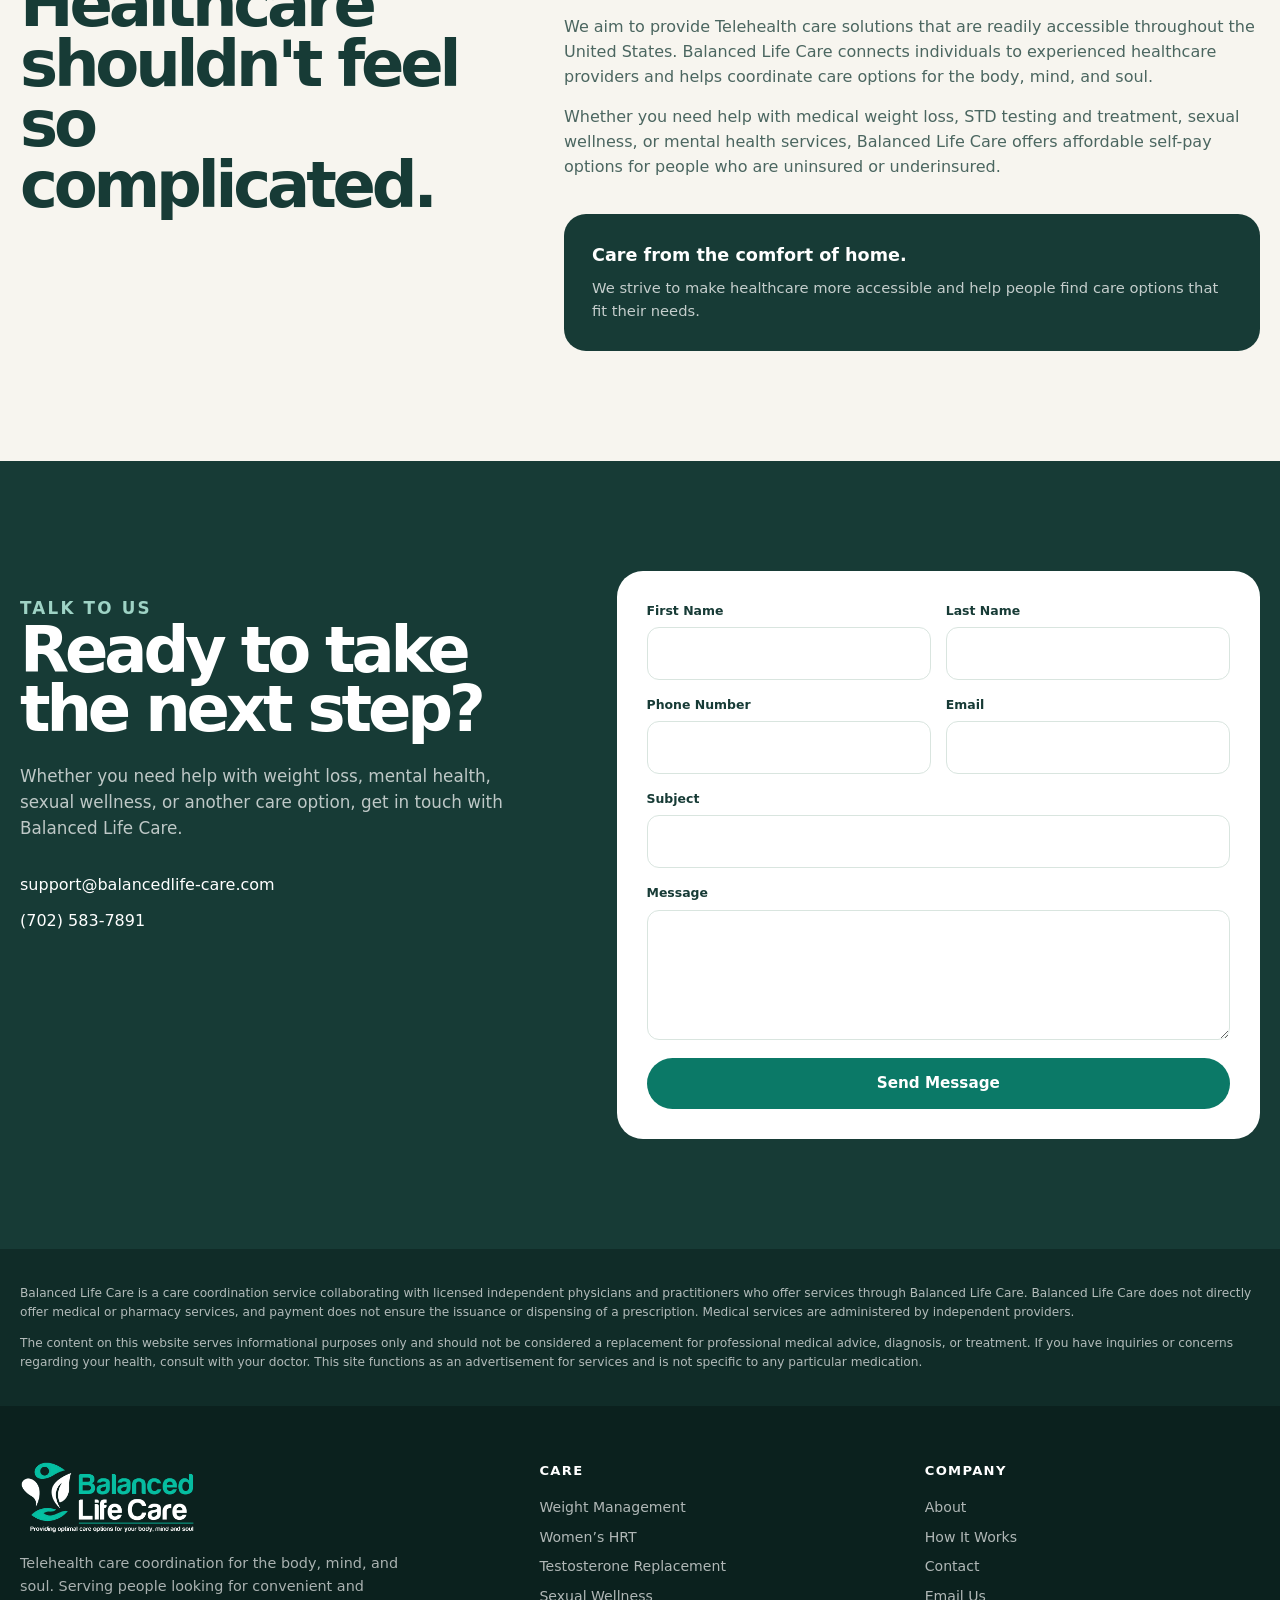
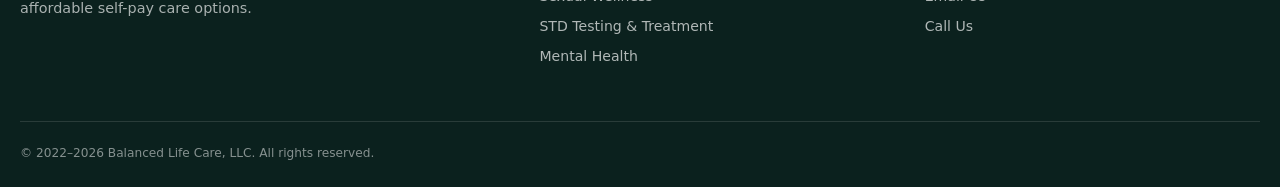
==== commit 489ca709: "update" ====
--- a/v2/index.html
+++ b/v2/index.html
@@ -2045,7 +2045,10 @@
         <article class="product-card">
 
           <div class="product-image product-image--loading">
-
+             <img
+             src="../v2/assets/phentermine-weight-loss.webp"
+             alt="Phentermine Weight Loss Treatment"
+            >
             <span class="product-badge">
               Featured
             </span>
@@ -2077,7 +2080,10 @@
         <article class="product-card">
 
           <div class="product-image product-image--loading">
-
+               <img
+             src="../v2/assets/craving-control.jpg"
+             alt="Craving Control"
+            >
             <span class="product-badge">
               Popular
             </span>
@@ -2109,11 +2115,15 @@
         <article class="product-card">
 
           <div class="product-image product-image--loading">
+            <img
+             src="../v2/assets/hydrochlorothiazide.jpg"
+             alt=" Hydrochlorothiazide"
+            >
           </div>
 
 
           <div class="product-info">
-
+          
             <span class="product-status">
               Available
             </span>
@@ -2136,6 +2146,10 @@
         <article class="product-card">
 
           <div class="product-image product-image--loading">
+             <img
+             src="../v2/assets/phendimetrazine.jpg"
+             alt=" Phendimetrazine Tartrate"
+            >
           </div>
 
 
@@ -2163,11 +2177,15 @@
         <article class="product-card">
 
           <div class="product-image product-image--loading">
+             <img
+             src="../v2/assets/Phentermine.png"
+             alt=" Phentermine/Topiramate"
+            >
           </div>
 
 
           <div class="product-info">
-
+            
             <span class="product-status">
               Available
             </span>
@@ -2190,7 +2208,10 @@
         <article class="product-card">
 
           <div class="product-image product-image--loading">
-
+            <img
+             src="../v2/assets/SemaglutideTestimonial2.png"
+             alt=" Semaglutide"
+            >
             <span class="product-badge">
               GLP-1
             </span>
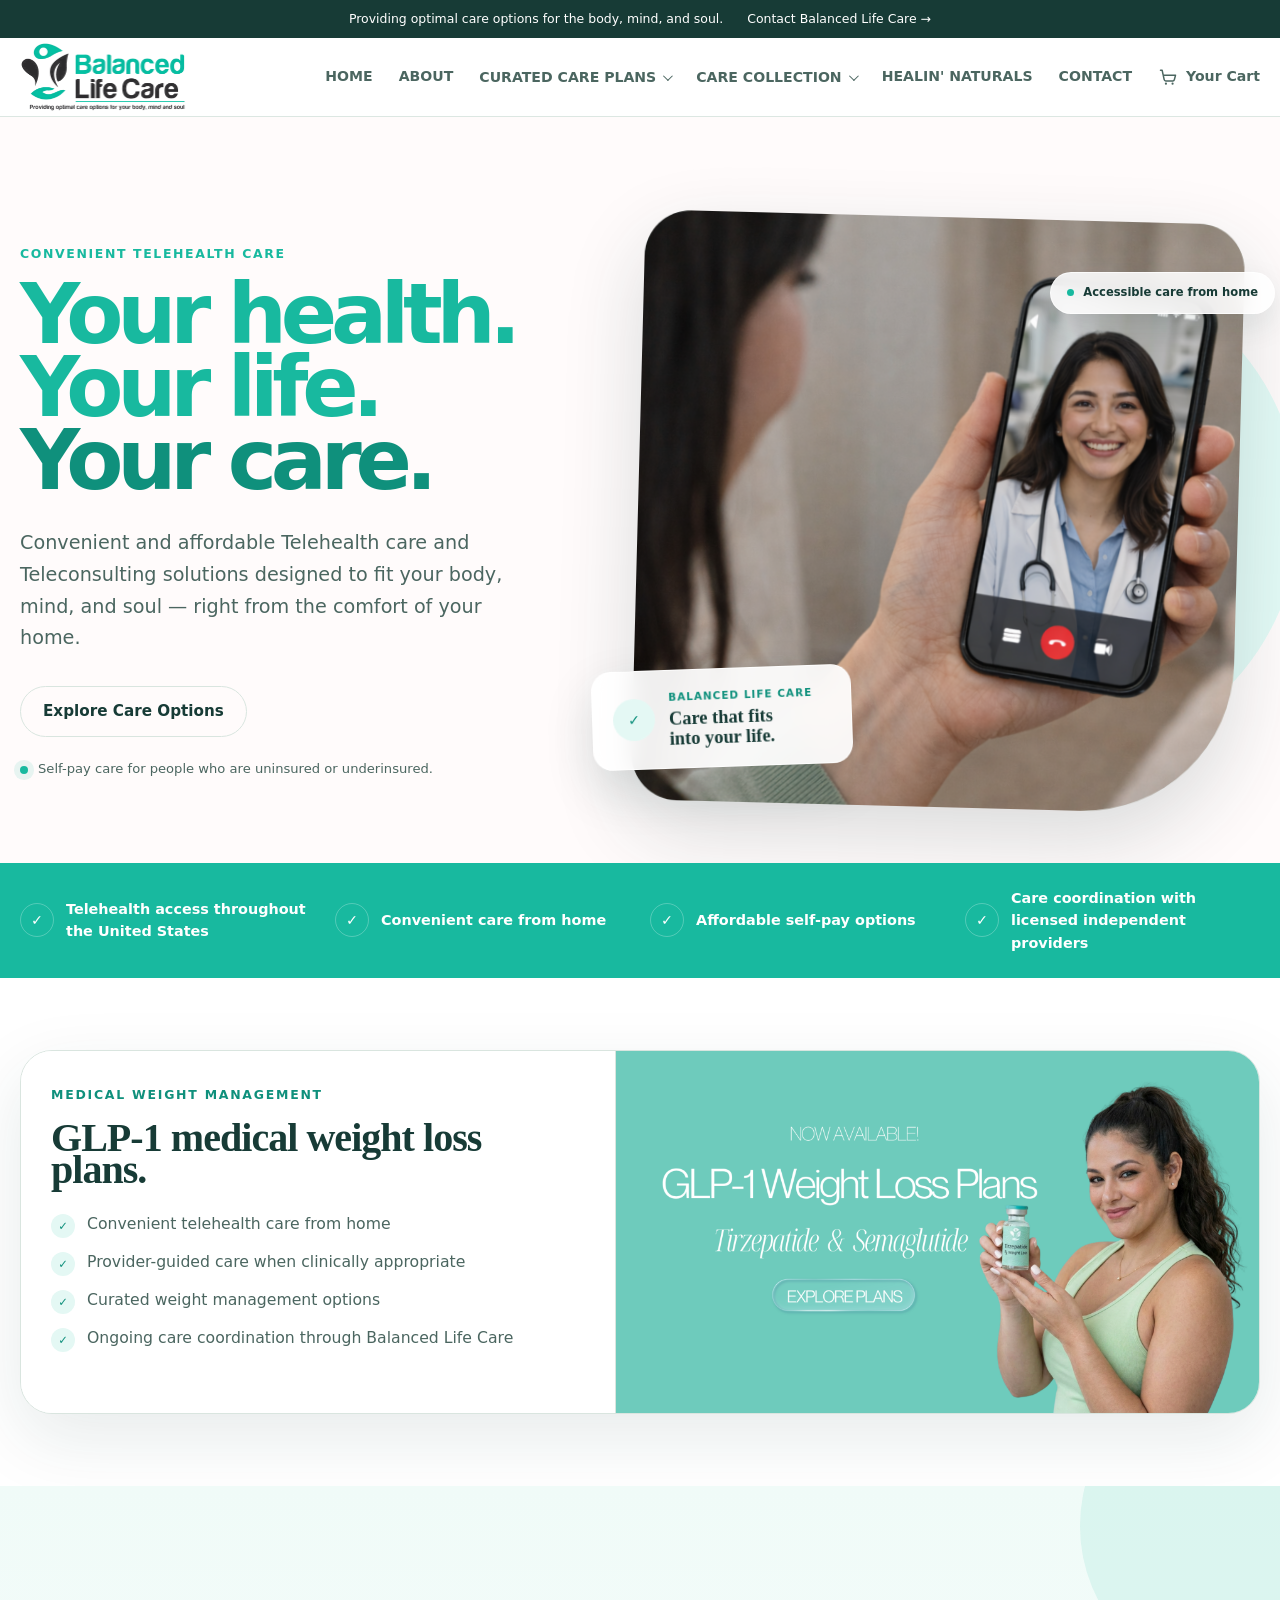
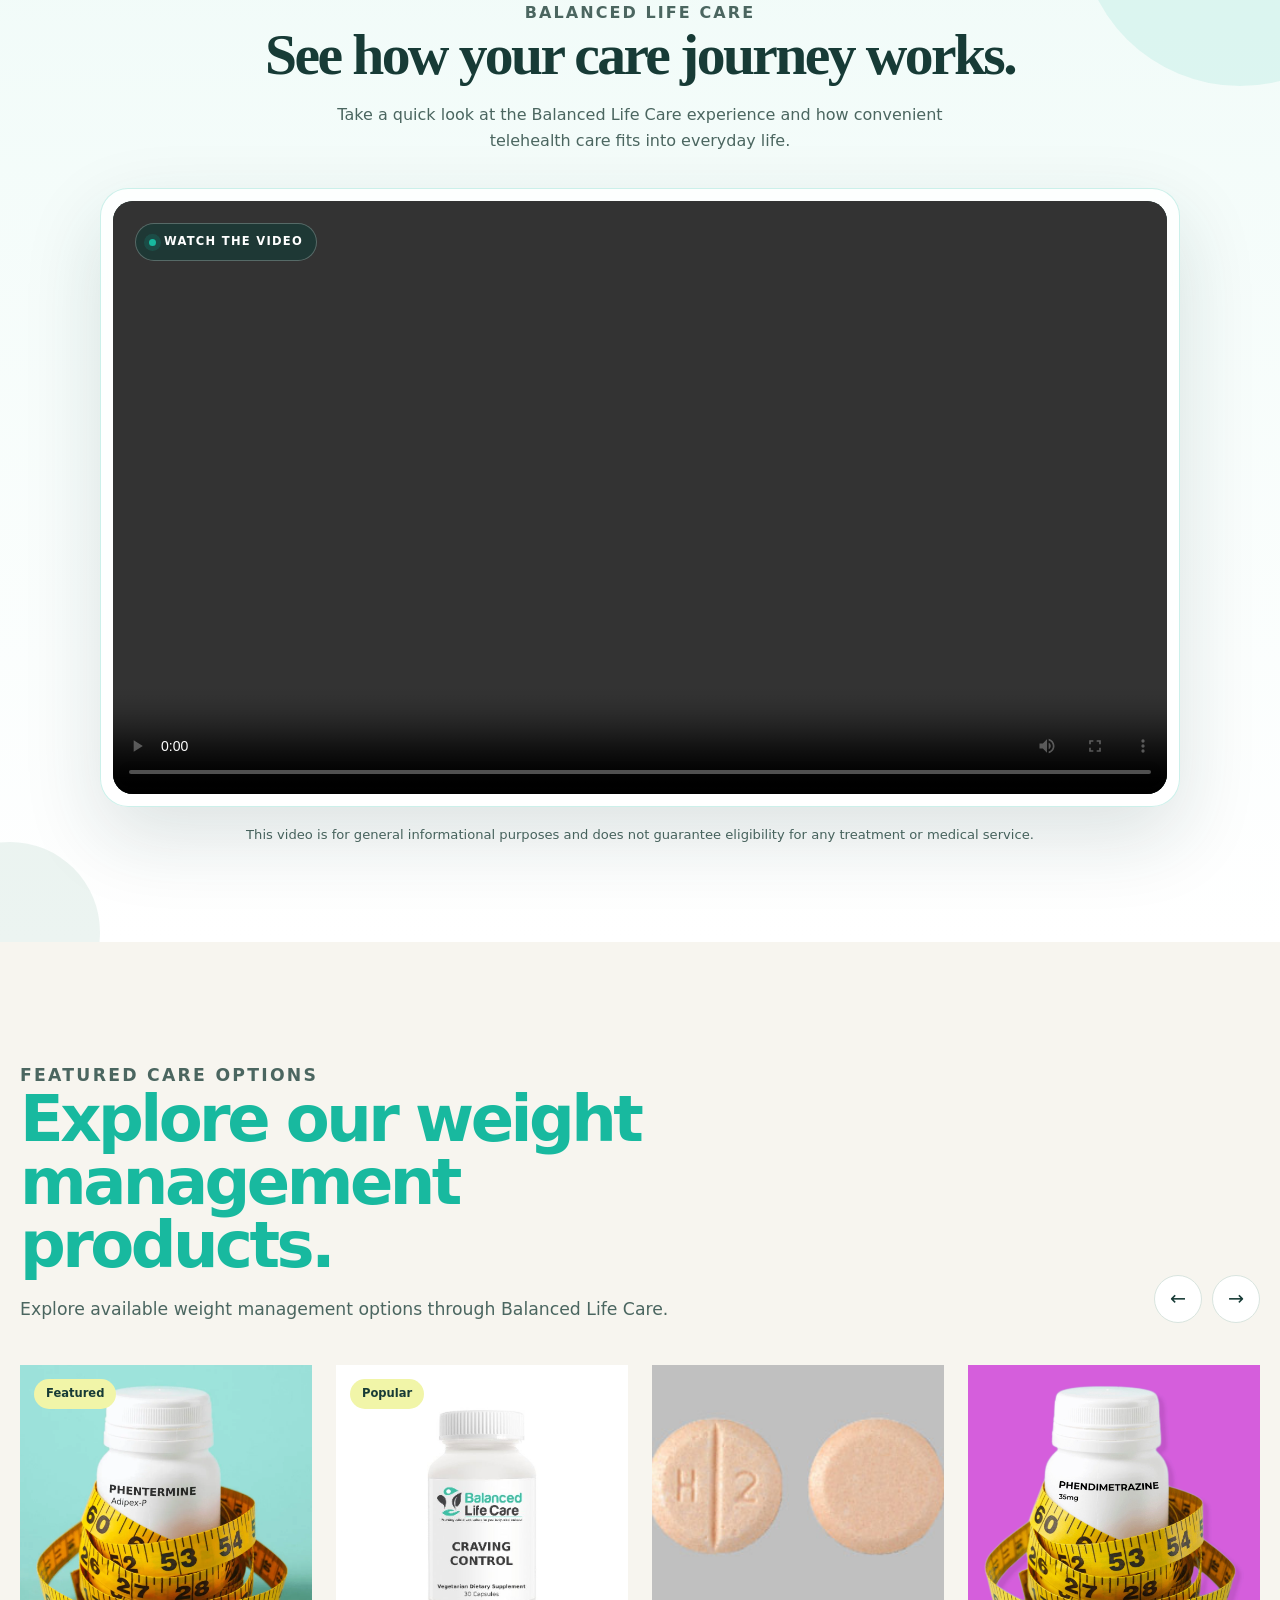
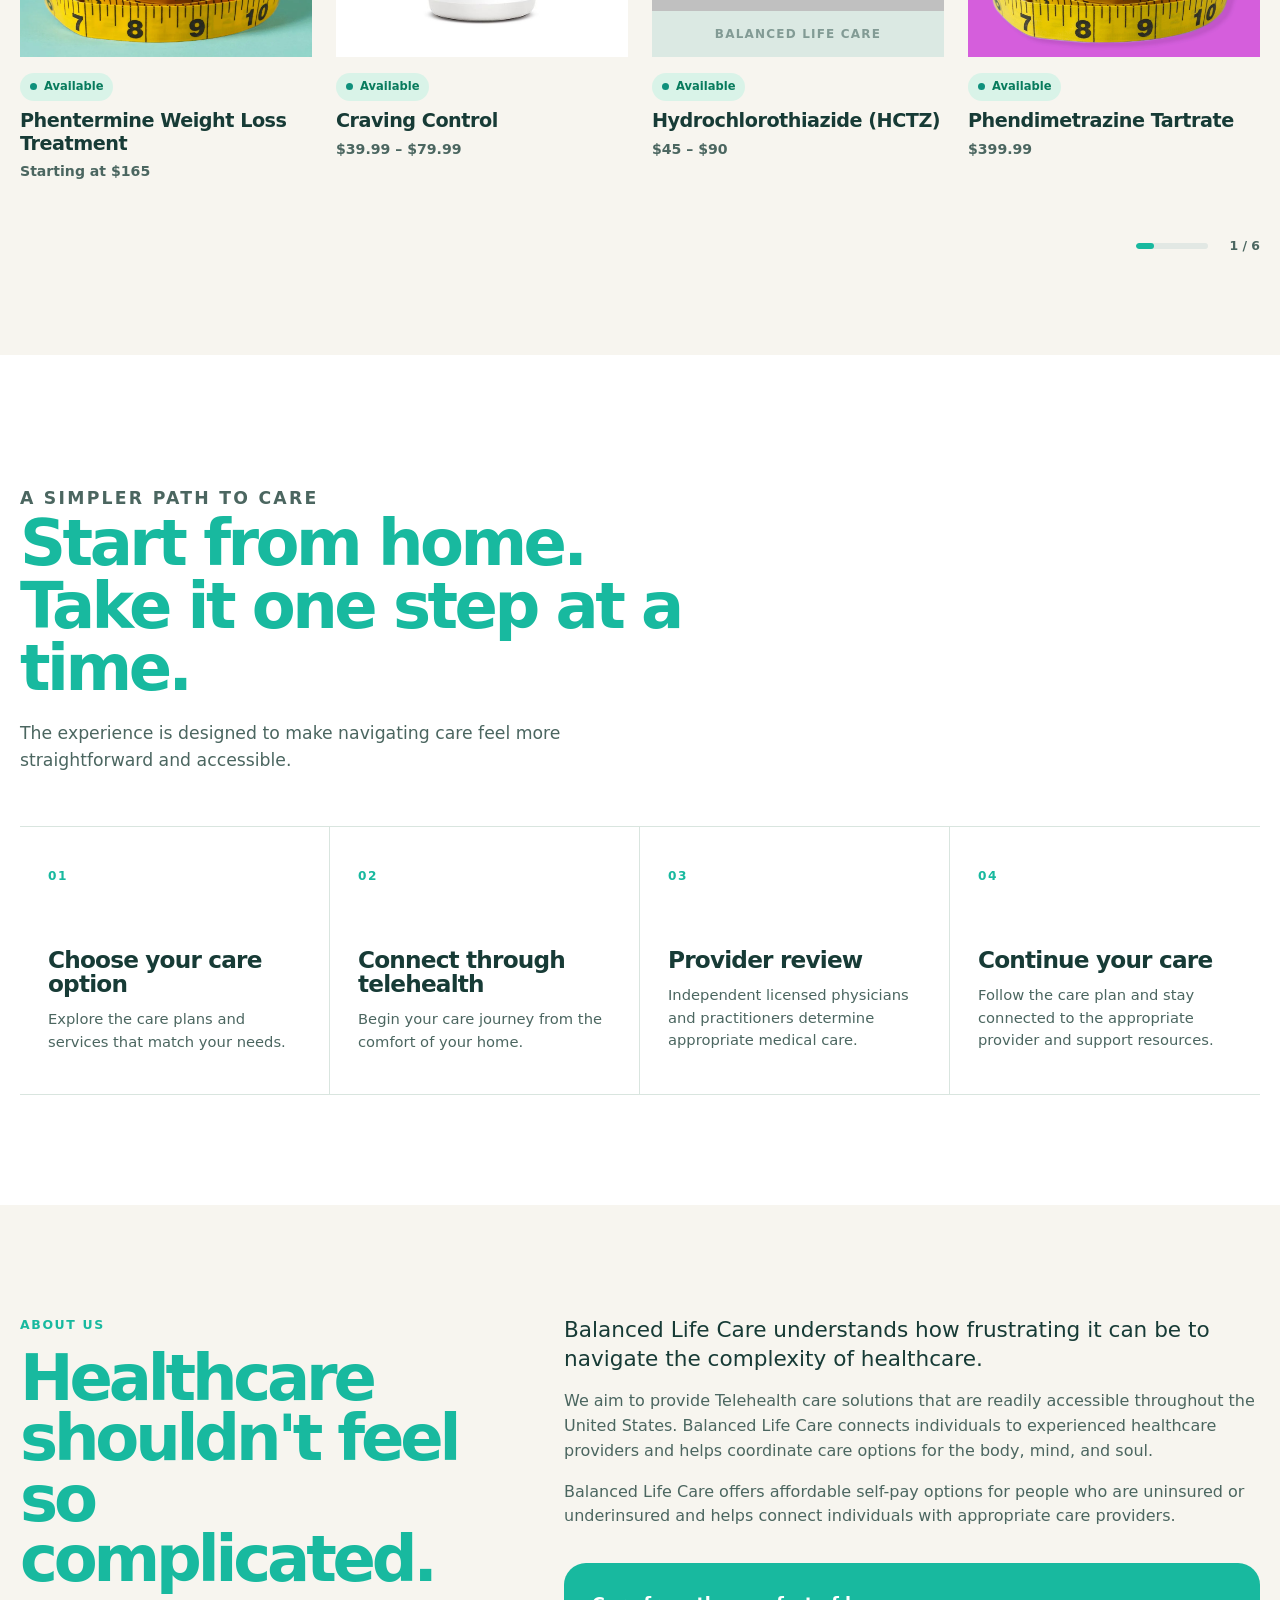
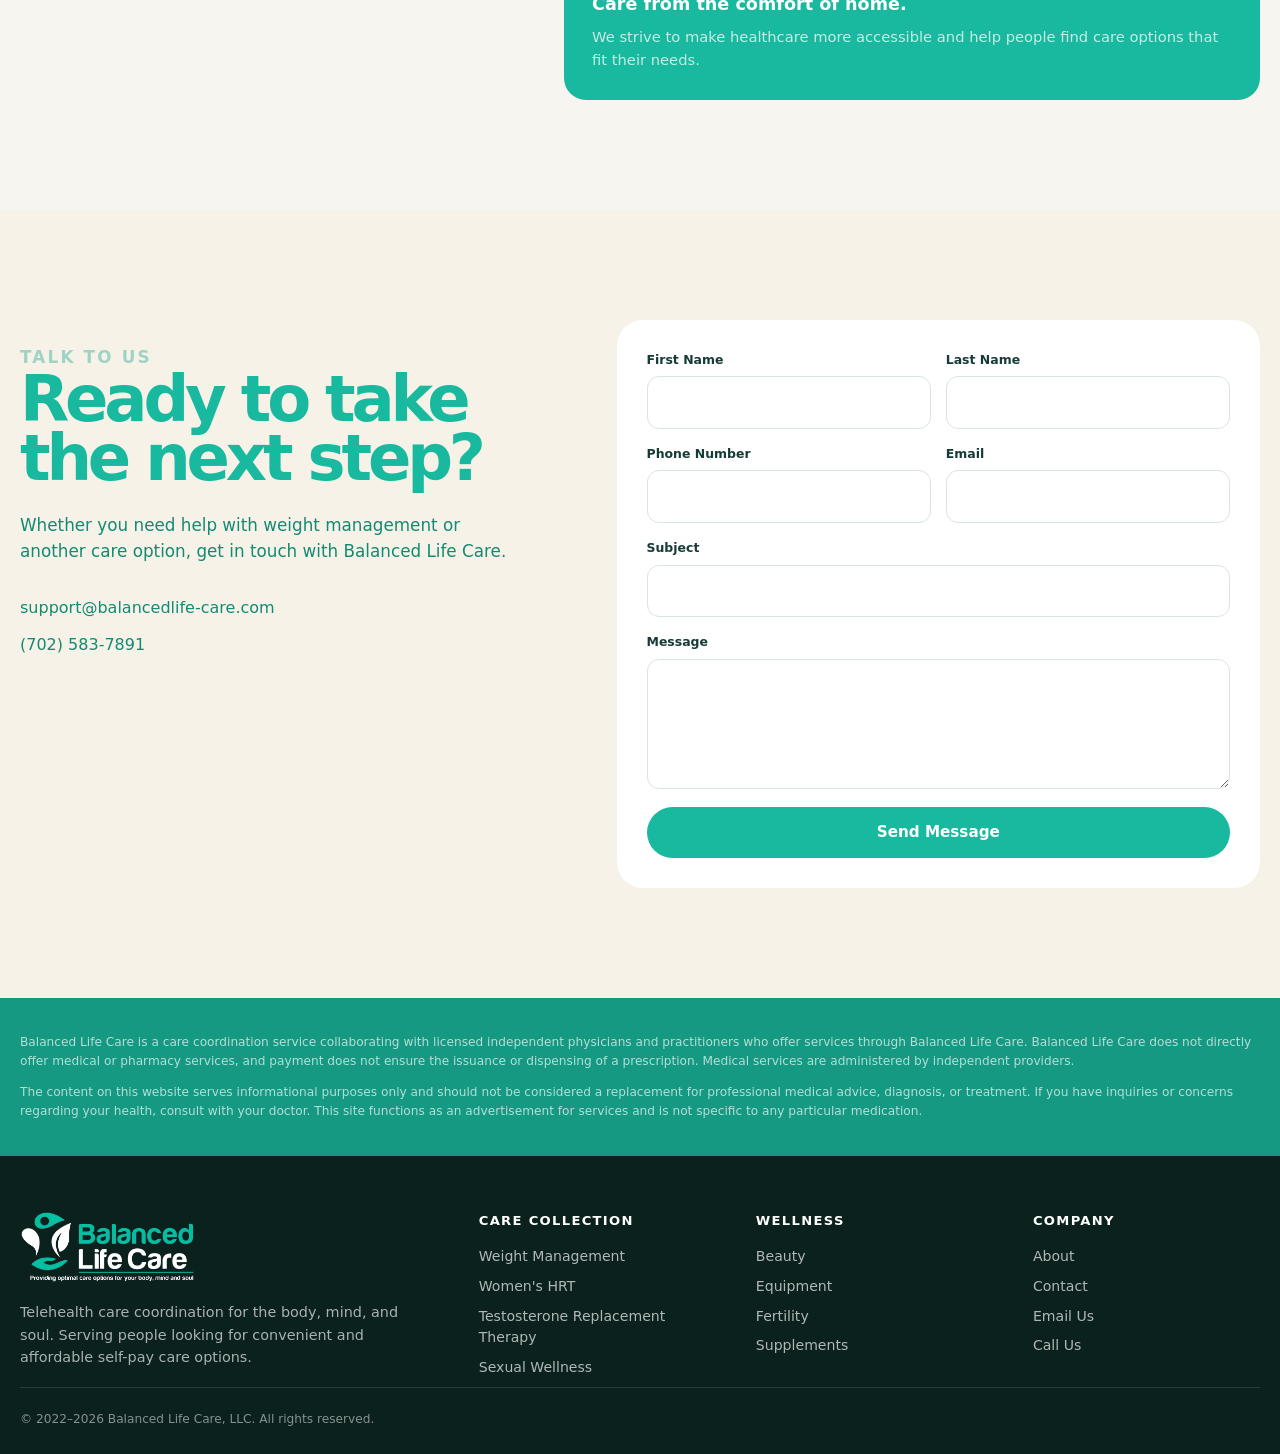
==== commit 56aab63d: "Updating version 2" ====
--- a/v2/index.html
+++ b/v2/index.html
@@ -1,28 +1,22 @@
 <!DOCTYPE html>
 <html lang="en">
-
 <head>
-
 <meta charset="UTF-8">
-
 <meta name="viewport" content="width=device-width, initial-scale=1.0">
-
-<title>Balanced Life Care | V2</title>
-
-<meta
-  name="description"
-  content="Balanced Life Care provides convenient and affordable telehealth care and teleconsulting solutions for the body, mind, and soul."
->
+<title>Balanced Life Care</title>
+<meta name="description" content="Balanced Life Care provides convenient and affordable telehealth care and teleconsulting solutions for the body, mind, and soul.">
 
 <style>
-
 :root{
   --ink:#173b36;
   --ink-soft:#4b6660;
   --green:#a8cbbd;
   --green-dark:#0b4f43;
-  --accent:#0b7967;
-  --accent-dark:#075b4e;
+  --accent:#18B99F;
+  --accent-dark:#0f907c;
+  --accent-light:#e4f8f4;
+  --accent-pale:#f0fbf8;
+  --trust-green:#128a74;
   --cream:#f7f5ef;
   --white:#fff;
   --line:#d9e5df;
@@ -92,6 +86,7 @@
   line-height:.98;
   letter-spacing:-.055em;
   font-weight:750;
+  color:var(--accent);
 }
 
 .section-heading p{
@@ -100,7 +95,6 @@
   color:var(--ink-soft);
   font-size:1.08rem;
 }
-
 
 /* =========================================================
    BUTTONS
@@ -128,7 +122,7 @@
 .btn:hover{
   background:var(--accent-dark);
   transform:translateY(-2px);
-  box-shadow:0 12px 25px rgba(11,121,103,.18);
+  box-shadow:0 12px 25px rgba(24,185,159,.18);
 }
 
 .btn--light{
@@ -137,7 +131,7 @@
 }
 
 .btn--light:hover{
-  background:#f2f8f5;
+  background:var(--accent-pale);
   color:var(--ink);
 }
 
@@ -148,11 +142,10 @@
 }
 
 .btn--outline:hover{
-  background:#edf5f1;
-  border-color:#465852;
+  background:var(--accent-pale);
+  border-color:var(--accent);
   box-shadow:none;
 }
-
 
 /* =========================================================
    TOP BAR
@@ -177,7 +170,6 @@
   text-decoration:none;
 }
 
-
 /* =========================================================
    HEADER
    ========================================================= */
@@ -186,7 +178,7 @@
   position:sticky;
   top:0;
   z-index:50;
-  background:rgba(255,255,255,.94);
+  background:rgba(255,255,255,.96);
   border-bottom:1px solid rgba(217,229,223,.9);
   backdrop-filter:blur(14px);
 }
@@ -214,19 +206,145 @@
 .nav-links{
   display:flex;
   align-items:center;
-  gap:28px;
+  gap:26px;
   margin-left:auto;
 }
 
-.nav-links a{
+.nav-links > a,
+.nav-dropdown > .nav-dropdown-toggle{
   color:var(--ink-soft);
-  font-size:.9rem;
+  font-size:.88rem;
   font-weight:650;
   text-decoration:none;
-}
-
-.nav-links a:hover{
+  white-space:nowrap;
+}
+
+.nav-links > a:hover,
+.nav-dropdown:hover > .nav-dropdown-toggle,
+.nav-dropdown:focus-within > .nav-dropdown-toggle{
   color:var(--accent);
+}
+
+.nav-dropdown{
+  position:relative;
+}
+
+/* Invisible hover bridge keeps the dropdown open while the pointer
+   moves from the navigation label into the menu. */
+.nav-dropdown::after{
+  content:"";
+  position:absolute;
+  left:-10px;
+  right:-10px;
+  top:100%;
+  height:12px;
+}
+
+.nav-dropdown-toggle{
+  display:inline-flex;
+  align-items:center;
+  gap:7px;
+  padding:0;
+  border:0;
+  background:transparent;
+  cursor:pointer;
+}
+
+.dropdown-chevron{
+  width:7px;
+  height:7px;
+  border-right:1.5px solid currentColor;
+  border-bottom:1.5px solid currentColor;
+  transform:rotate(45deg) translateY(-2px);
+  transition:transform .18s ease;
+}
+
+.nav-dropdown:hover .dropdown-chevron,
+.nav-dropdown:focus-within .dropdown-chevron,
+.nav-dropdown.is-open .dropdown-chevron{
+  transform:rotate(225deg) translateY(-1px);
+}
+
+.dropdown-menu{
+  position:absolute;
+  top:calc(100% + 10px);
+  left:50%;
+  min-width:230px;
+  padding:10px;
+  margin:0;
+  list-style:none;
+  background:#fff;
+  border:1px solid var(--line);
+  border-radius:16px;
+  box-shadow:0 20px 45px rgba(23,59,54,.14);
+  opacity:0;
+  visibility:hidden;
+  pointer-events:none;
+  transform:translate(-50%,8px);
+  transition:
+    opacity .18s ease,
+    visibility .18s ease,
+    transform .18s ease;
+}
+
+.dropdown-menu::before{
+  content:"";
+  position:absolute;
+  top:-8px;
+  left:50%;
+  width:14px;
+  height:14px;
+  background:#fff;
+  border-left:1px solid var(--line);
+  border-top:1px solid var(--line);
+  transform:translateX(-50%) rotate(45deg);
+}
+
+.nav-dropdown:hover .dropdown-menu,
+.nav-dropdown:focus-within .dropdown-menu,
+.nav-dropdown.is-open .dropdown-menu{
+  opacity:1;
+  visibility:visible;
+  pointer-events:auto;
+  transform:translate(-50%,0);
+}
+
+.dropdown-menu a{
+  display:block;
+  padding:11px 13px;
+  border-radius:10px;
+  color:var(--ink);
+  font-size:.87rem;
+  font-weight:650;
+  text-decoration:none;
+  white-space:nowrap;
+}
+
+.dropdown-menu a:hover,
+.dropdown-menu a:focus{
+  background:var(--accent-pale);
+  color:var(--accent-dark);
+}
+
+.cart-link{
+  display:inline-flex;
+  align-items:center;
+  gap:8px;
+  color:var(--ink-soft);
+  font-size:.88rem;
+  font-weight:650;
+  text-decoration:none;
+  white-space:nowrap;
+}
+
+.cart-link:hover{
+  color:var(--accent);
+}
+
+.cart-icon{
+  width:20px;
+  height:20px;
+  flex-shrink:0;
 }
 
 .menu-toggle{
@@ -264,55 +382,68 @@
   top:28px;
 }
 
-
 /* =========================================================
    HERO
    ========================================================= */
 
 .hero{
+  position:relative;
   overflow:hidden;
-  padding:54px 0 34px;
-  background:var(--cream);
-}
+  padding:70px 0 26px;
+  background:#fffbfb;
+}
+
+/* ---------------------------------------------------------
+   MAIN GRID
+   --------------------------------------------------------- */
 
 .hero-grid{
+  position:relative;
   display:grid;
-  grid-template-columns:.92fr 1.08fr;
-  gap:60px;
+  grid-template-columns:.9fr 1.1fr;
+  gap:70px;
   align-items:center;
   min-height:650px;
 }
 
+/* ---------------------------------------------------------
+   LEFT CONTENT
+   --------------------------------------------------------- */
+
 .hero-copy{
-  padding:40px 0;
+  position:relative;
+  z-index:5;
+  padding:30px 0;
 }
 
 .hero h1{
   max-width:690px;
   margin:0;
-  font-size:clamp(3.4rem,7vw,6.8rem);
-  line-height:.9;
+  color:var(--accent);
+  font-size:clamp(3.5rem,6.5vw,6.5rem);
+  line-height:.88;
   letter-spacing:-.075em;
   font-weight:780;
 }
 
 .hero h1 em{
-  color:var(--accent);
+  color:var(--accent-dark);
   font-style:normal;
 }
 
 .hero-lead{
-  max-width:580px;
-  margin:28px 0 0;
+  max-width:560px;
+  margin:30px 0 0;
   color:var(--ink-soft);
-  font-size:clamp(1.05rem,1.7vw,1.28rem);
+  font-size:clamp(1.05rem,1.5vw,1.22rem);
+  line-height:1.65;
 }
 
 .hero-actions{
   display:flex;
   flex-wrap:wrap;
   gap:12px;
-  margin-top:30px;
+  margin-top:32px;
 }
 
 .hero-note{
@@ -321,98 +452,187 @@
   gap:10px;
   margin-top:22px;
   color:var(--ink-soft);
-  font-size:.84rem;
+  font-size:.82rem;
 }
 
 .hero-note::before{
   content:"";
-  width:9px;
-  height:9px;
+  width:8px;
+  height:8px;
+  flex-shrink:0;
   border-radius:50%;
   background:var(--accent);
-  box-shadow:0 0 0 6px rgba(11,121,103,.1);
-  flex-shrink:0;
-}
+  box-shadow:
+    0 0 0 6px rgba(24,185,159,.10);
+}
+
+/* ---------------------------------------------------------
+   IMAGE AREA
+   --------------------------------------------------------- */
 
 .hero-visual{
   position:relative;
-  min-height:590px;
-}
+  min-height:620px;
+  display:flex;
+  align-items:center;
+  justify-content:center;
+}
+
+/* Decorative shape behind image */
+
+.hero-image-backdrop{
+  position:absolute;
+  width:500px;
+  height:500px;
+  right:-40px;
+  top:50%;
+  transform:translateY(-50%);
+  border-radius:50%;
+  background:#e3faf6;
+}
+
+/* ---------------------------------------------------------
+   IMAGE FRAME
+   --------------------------------------------------------- */
+
+.hero-image-frame{
+  position:relative;
+  z-index:2;
+  width:100%;
+  max-width:600px;
+  height:590px;
+  overflow:hidden;
+  border-radius:
+    46px
+    46px
+    150px
+    46px;
+  background:#dcefea;
+  box-shadow:
+    0 30px 80px rgba(23,59,54,.16);
+  transform:rotate(1.5deg);
+}
+
+/* Image */
 
 .hero-image{
+  display:block;
   width:100%;
-  height:590px;
+  height:100%;
   object-fit:cover;
-  object-position:center;
-  border-radius:34px;
-  box-shadow:var(--shadow);
-}
-
-.hero-visual::after{
-  content:"";
+  object-position:center center;
+  transform:scale(1.03);
+  transition:
+    transform .6s ease;
+}
+
+
+/* Slight zoom on hover */
+
+.hero-visual:hover .hero-image{
+  transform:scale(1.07);
+}
+
+
+/* ---------------------------------------------------------
+   FLOATING CARD
+   --------------------------------------------------------- */
+
+.hero-floating-card{
   position:absolute;
-  inset:0;
-  z-index:2;
-  border-radius:34px;
-  background:rgba(11,79,67,0);
-  transition:background .3s ease;
-  pointer-events:none;
-}
-
-.hero-visual:hover::after{
-  background:rgba(11,79,67,.38);
-}
-
-.hero-card{
+  left:-25px;
+  bottom:55px;
+  z-index:5;
+  display:flex;
+  align-items:center;
+  gap:14px;
+  width:260px;
+  padding:18px 20px;
+  border:1px solid rgba(255,255,255,.75);
+  border-radius:20px;
+  background:rgba(255,255,255,.92);
+  box-shadow:
+    0 20px 50px rgba(23,59,54,.14);
+  backdrop-filter:blur(12px);
+  transform:rotate(-2deg);
+  transition:
+    transform .35s ease,
+    box-shadow .35s ease;
+}
+
+.hero-visual:hover .hero-floating-card{
+  transform:rotate(0deg) translateY(-5px);
+  box-shadow:
+    0 25px 60px rgba(23,59,54,.18);
+}
+
+/* Check icon */
+
+.hero-floating-icon{
+  display:grid;
+  place-items:center;
+  width:42px;
+  height:42px;
+  flex-shrink:0;
+  border-radius:50%;
+  background:var(--accent-light);
+  color:var(--accent-dark);
+  font-size:.9rem;
+  font-weight:900;
+}
+
+
+/* Card text */
+
+.hero-floating-card small{
+  display:block;
+  margin-bottom:4px;
+  color:var(--accent-dark);
+  font-size:.65rem;
+  font-weight:800;
+  letter-spacing:.1em;
+  text-transform:uppercase;
+}
+
+.hero-floating-card strong{
+  display:block;
+  color:var(--ink);
+  font-family:Georgia,"Times New Roman",serif;
+  font-size:1.15rem;
+  line-height:1.1;
+}
+
+/* ---------------------------------------------------------
+   SMALL PILL
+   --------------------------------------------------------- */
+
+.hero-pill{
   position:absolute;
-  top:50%;
-  left:50%;
-  z-index:3;
-  width:min(430px,80%);
-  padding:0;
-  background:transparent;
-  color:#fff;
-  text-align:center;
-  opacity:0;
-  visibility:hidden;
-  transform:translate(-50%,-45%);
-  transition:
-    opacity .3s ease,
-    visibility .3s ease,
-    transform .3s ease;
-  pointer-events:none;
-}
-
-.hero-visual:hover .hero-card{
-  opacity:1;
-  visibility:visible;
-  transform:translate(-50%,-50%);
-}
-
-.hero-card small{
-  display:block;
-  margin-bottom:10px;
-  color:#fff;
+  right:-15px;
+  top:70px;
+  z-index:5;
+  display:flex;
+  align-items:center;
+  gap:9px;
+  padding:11px 16px;
+  border:1px solid rgba(255,255,255,.7);
+  border-radius:999px;
+  background:rgba(255,255,255,.88);
+  color:var(--ink);
   font-size:.72rem;
-  font-weight:800;
-  letter-spacing:.11em;
-  text-transform:uppercase;
-  text-shadow:0 2px 10px rgba(0,0,0,.25);
-}
-
-.hero-card strong{
-  display:block;
-  font-size:clamp(1.7rem,3vw,2.5rem);
-  line-height:1.05;
-  text-shadow:0 2px 15px rgba(0,0,0,.3);
-}
-
-.hero-card p{
-  margin:14px 0 0;
-  color:rgba(255,255,255,.9);
-  font-size:.92rem;
-  line-height:1.5;
-  text-shadow:0 2px 10px rgba(0,0,0,.35);
+  font-weight:700;
+  box-shadow:
+    0 12px 30px rgba(23,59,54,.10);
+  backdrop-filter:blur(10px);
+}
+
+.hero-pill span{
+  width:7px;
+  height:7px;
+
+  border-radius:50%;
+
+  background:var(--accent);
 }
 
 
@@ -422,7 +642,7 @@
 
 .trust-strip{
   padding:24px 0;
-  background:var(--ink);
+  background:var(--accent);
   color:#fff;
 }
 
@@ -451,7 +671,6 @@
   flex-shrink:0;
 }
 
-
 /* =========================================================
    CARE OPTIONS
    ========================================================= */
@@ -462,7 +681,8 @@
 
 .care-grid{
   display:grid;
-  grid-template-columns:repeat(3,1fr);
+  grid-template-columns:minmax(0,1fr);
+  max-width:420px;
   gap:18px;
 }
 
@@ -515,7 +735,6 @@
   font-size:1.35rem;
 }
 
-
 /* =========================================================
    GLP-1 WEIGHT MANAGEMENT
    ========================================================= */
@@ -523,36 +742,40 @@
 .feature{
   position:relative;
   width:100%;
-  padding:0;
+  padding:72px 0;
   overflow:hidden;
-  background:#a8cbbd;
+  background:#fff;
 }
 
 .feature-container{
   position:relative;
   width:min(1240px,calc(100% - 40px));
-  min-height:700px;
+  min-height:100px;
   margin:0 auto;
   display:grid;
   grid-template-columns:48% 52%;
   align-items:stretch;
-  background:transparent;
+  overflow:hidden;
+  border:1px solid var(--line);
+  border-radius:32px;
+  background:#fff;
+  box-shadow:0 24px 70px rgba(23,59,54,.10);
 }
 
 .feature-copy{
   position:relative;
   z-index:3;
   max-width:620px;
-  padding:80px 20px;
+  padding:20px 30px;
   display:flex;
   flex-direction:column;
   justify-content:center;
-  background:transparent;
+  background:#fff;
 }
 
 .feature-eyebrow{
-  margin:0 0 20px;
-  color:#0b6559;
+  margin:0 0 18px;
+  color:var(--accent-dark);
   font-size:.78rem;
   font-weight:800;
   letter-spacing:.14em;
@@ -560,22 +783,14 @@
 }
 
 .feature-copy h2{
-  max-width:680px;
+  max-width:600px;
   margin:0;
-  color:#173b36;
+  color:var(--ink);
   font-family:Georgia,"Times New Roman",serif;
-  font-size:clamp(3.2rem,5.2vw,5.3rem);
-  line-height:.92;
-  letter-spacing:-.055em;
+  font-size: clamp(1rem, 3.5vw, 2.5rem);
+  line-height:.80;
+  letter-spacing:-.060rem;
   font-weight:600;
-}
-
-.feature-description{
-  max-width:500px;
-  margin:25px 0 0;
-  color:#405d57;
-  font-size:1.08rem;
-  line-height:1.5;
 }
 
 .feature-list{
@@ -590,7 +805,7 @@
   display:flex;
   align-items:flex-start;
   gap:12px;
-  color:#f0f8f6;
+  color:var(--ink-soft);
   font-size:.98rem;
   line-height:1.45;
 }
@@ -603,40 +818,187 @@
   flex-shrink:0;
   margin-top:1px;
   border-radius:50%;
-  background:#0b7967;
-  color:#fff;
+  background:var(--accent-light);
+  color:var(--accent-dark);
   font-size:.72rem;
   font-weight:900;
-}
-
-.feature-copy .btn{
-  align-self:flex-start;
-  margin-top:5px;
 }
 
 .feature-image-wrap{
   position:relative;
   z-index:2;
-  min-height:700px;
+  min-height:50px;
   display:flex;
   align-items:flex-end;
   justify-content:center;
-  background:transparent;
+  padding:0;
+  background:#6ECBBC;
+  border-left:1px solid var(--line);
+}
+
+.feature-image-wrap::before{
+  content:"";
+  position:absolute;
+  width:360px;
+  height:360px;
+  right:-130px;
+  bottom:-150px;
+  border-radius:50%;
+  background:rgba(24,185,159,.10);
 }
 
 .feature-image{
+  position:relative;
+  z-index:1;
   display:block;
   width:100%;
-  max-width:720px;
-  height:700px;
+  max-width:900px;
+  height:auto;
+  max-height:600px;
   margin:0 auto;
   object-fit:contain;
   object-position:center bottom;
-  background:transparent;
-  transform:scale(1.60) translateX(-120px);
-  transform-origin:center bottom;
-}
-
+}
+
+.feature-image-link:focus-visible{
+  outline:3px solid var(--accent);
+  outline-offset:-3px;
+}
+
+/* =========================================================
+   BALANCED LIFE CARE VIDEO
+   ========================================================= */
+
+.video-section{
+  position:relative;
+  padding:96px 0;
+  overflow:hidden;
+  background:linear-gradient(180deg,var(--accent-pale) 0%,#fff 100%);
+}
+
+.video-section::before{
+  content:"";
+  position:absolute;
+  width:320px;
+  height:320px;
+  right:-120px;
+  top:-120px;
+  border-radius:50%;
+  background:rgba(24,185,159,.10);
+}
+
+.video-section::after{
+  content:"";
+  position:absolute;
+  width:180px;
+  height:180px;
+  left:-80px;
+  bottom:-80px;
+  border-radius:50%;
+  background:rgba(168,203,189,.22);
+}
+
+.video-section .container{
+  position:relative;
+  z-index:1;
+}
+
+.video-heading{
+  max-width:760px;
+  margin:0 auto 34px;
+  text-align:center;
+}
+
+.video-heading h2{
+  margin:0;
+  color:var(--ink);
+  font-family:Georgia,"Times New Roman",serif;
+  font-size:clamp(2.3rem,4.5vw,4.2rem);
+  line-height:1;
+  letter-spacing:-.045em;
+}
+
+.video-heading p{
+  max-width:650px;
+  margin:18px auto 0;
+  color:var(--ink-soft);
+  font-size:1rem;
+  line-height:1.65;
+}
+
+.video-card{
+  position:relative;
+  max-width:1080px;
+  margin:0 auto;
+  padding:12px;
+  border:1px solid rgba(24,185,159,.22);
+  border-radius:28px;
+  background:rgba(255,255,255,.82);
+  box-shadow:0 30px 80px rgba(23,59,54,.14);
+  backdrop-filter:blur(10px);
+}
+
+.video-card::before{
+  content:"";
+  position:absolute;
+  inset:12px;
+  border-radius:20px;
+  pointer-events:none;
+  box-shadow:inset 0 0 0 1px rgba(255,255,255,.7);
+}
+
+.video-player-wrap{
+  position:relative;
+  overflow:hidden;
+  border-radius:20px;
+  background:var(--ink);
+  aspect-ratio:16 / 9;
+}
+
+.video-player-wrap video{
+  display:block;
+  width:100%;
+  height:100%;
+  object-fit:cover;
+}
+
+.video-badge{
+  position:absolute;
+  top:22px;
+  left:22px;
+  z-index:2;
+  display:inline-flex;
+  align-items:center;
+  gap:8px;
+  padding:9px 13px;
+  border:1px solid rgba(255,255,255,.25);
+  border-radius:999px;
+  background:rgba(23,59,54,.72);
+  color:#fff;
+  font-size:.72rem;
+  font-weight:800;
+  letter-spacing:.11em;
+  text-transform:uppercase;
+  backdrop-filter:blur(8px);
+}
+
+.video-badge::before{
+  content:"";
+  width:7px;
+  height:7px;
+  border-radius:50%;
+  background:var(--accent);
+  box-shadow:0 0 0 5px rgba(24,185,159,.16);
+}
+
+.video-note{
+  margin:18px auto 0;
+  max-width:900px;
+  color:var(--ink-soft);
+  text-align:center;
+  font-size:.82rem;
+  line-height:1.55;
+}
 
 /* =========================================================
    PRODUCTS CAROUSEL
@@ -644,7 +1006,7 @@
 
 .products-section{
   padding:100px 0;
-  background:#f7f5ef;
+  background:var(--cream);
   overflow:hidden;
 }
 
@@ -775,7 +1137,7 @@
   width:7px;
   height:7px;
   border-radius:50%;
-  background:#0b7967;
+  background:var(--accent-dark);
 }
 
 .product-name{
@@ -793,7 +1155,6 @@
   font-weight:650;
 }
 
-/* Product buttons removed */
 .product-actions{
   display:none;
 }
@@ -818,7 +1179,7 @@
   width:25%;
   height:100%;
   border-radius:999px;
-  background:#1d1d1d;
+  background:var(--accent);
   transform:translateX(0);
   transition:transform .6s ease;
 }
@@ -845,7 +1206,6 @@
   text-transform:uppercase;
 }
 
-
 /* =========================================================
    HOW IT WORKS
    ========================================================= */
@@ -890,7 +1250,6 @@
   font-size:.92rem;
 }
 
-
 /* =========================================================
    ABOUT
    ========================================================= */
@@ -916,6 +1275,7 @@
   font-size:clamp(2.5rem,5vw,5rem);
   line-height:.94;
   letter-spacing:-.065em;
+  color:var(--accent);
 }
 
 .about-copy{
@@ -937,7 +1297,7 @@
   margin-top:34px;
   padding:28px;
   border-radius:22px;
-  background:var(--ink);
+  background:var(--accent);
   color:#fff;
 }
 
@@ -953,14 +1313,13 @@
   font-size:.92rem;
 }
 
-
 /* =========================================================
    CONTACT
    ========================================================= */
 
 .contact{
-  background:var(--ink);
-  color:#fff;
+  background:#f7f2e7;
+  color:#18B99F;
 }
 
 .contact-grid{
@@ -980,7 +1339,7 @@
 .contact-copy>p{
   max-width:500px;
   margin:24px 0 0;
-  color:rgba(255,255,255,.72);
+  color:#128a74;
   font-size:1.05rem;
 }
 
@@ -991,7 +1350,7 @@
 }
 
 .contact-details a{
-  color:#fff;
+  color:#128a74;
   text-decoration:none;
 }
 
@@ -1036,7 +1395,7 @@
 .field input:focus,
 .field textarea:focus{
   border-color:var(--accent);
-  box-shadow:0 0 0 3px rgba(11,121,103,.1);
+  box-shadow:0 0 0 3px rgba(24,185,159,.1);
 }
 
 .field textarea{
@@ -1049,14 +1408,13 @@
   margin-top:18px;
 }
 
-
 /* =========================================================
    DISCLAIMER
    ========================================================= */
 
 .disclaimer{
   padding:35px 0;
-  background:#102c28;
+  background:#159983;
   color:rgba(255,255,255,.68);
   font-size:.76rem;
 }
@@ -1068,7 +1426,6 @@
 .disclaimer p:last-child{
   margin-bottom:0;
 }
-
 
 /* =========================================================
    FOOTER
@@ -1082,9 +1439,8 @@
 
 .footer-grid{
   display:grid;
-  grid-template-columns:1.4fr 1fr 1fr;
+  grid-template-columns:1.8fr 1fr 1fr 1fr;
   gap:50px;
-  padding-bottom:45px;
 }
 
 .footer-brand img{
@@ -1126,15 +1482,92 @@
   font-size:.76rem;
 }
 
-
 /* =========================================================
    TABLET
    ========================================================= */
 
+@media(max-width:1100px){
+  .nav-links{
+    gap:17px;
+  }
+
+  .nav-links > a,
+  .nav-dropdown > .nav-dropdown-toggle,
+  .cart-link{
+    font-size:.81rem;
+  }
+}
+
 @media(max-width:980px){
-
   .nav-links{
     display:none;
+    position:absolute;
+    top:100%;
+    left:0;
+    right:0;
+    width:100%;
+    margin:0;
+    padding:18px 20px 22px;
+    flex-direction:column;
+    align-items:stretch;
+    gap:4px;
+    background:#fff;
+    border-bottom:1px solid var(--line);
+    box-shadow:0 18px 35px rgba(23,59,54,.08);
+  }
+
+  .site-header.menu-open .nav-links{
+    display:flex;
+  }
+
+  .nav-links > a,
+  .nav-dropdown > .nav-dropdown-toggle,
+  .cart-link{
+    width:100%;
+    min-height:44px;
+    padding:10px 4px;
+    justify-content:space-between;
+  }
+
+  .nav-dropdown{
+    width:100%;
+  }
+
+  .dropdown-menu{
+    position:static;
+    width:100%;
+    min-width:0;
+    margin:0 0 5px;
+    padding:5px 8px 8px;
+    border:0;
+    border-radius:12px;
+    box-shadow:none;
+    opacity:1;
+    visibility:visible;
+    pointer-events:auto;
+    transform:none;
+    display:none;
+  }
+
+  .nav-dropdown::after{
+    display:none;
+  }
+
+  .dropdown-menu::before{
+    display:none;
+  }
+
+  .nav-dropdown.is-open .dropdown-menu{
+    display:block;
+    transform:none;
+  }
+
+  .dropdown-menu a{
+    white-space:normal;
+  }
+
+  .cart-link{
+    justify-content:flex-start;
   }
 
   .menu-toggle{
@@ -1158,10 +1591,6 @@
     height:480px;
   }
 
-  .care-grid{
-    grid-template-columns:repeat(2,1fr);
-  }
-
   .trust-items{
     grid-template-columns:repeat(2,1fr);
   }
@@ -1200,7 +1629,7 @@
 
   .feature-container{
     grid-template-columns:48% 52%;
-    min-height:600px;
+    min-height:200px;
   }
 
   .feature-copy{
@@ -1211,15 +1640,19 @@
     font-size:clamp(2.7rem,5vw,4.3rem);
   }
 
+  .feature-image-link{
+    min-height:560px;
+  }
+
   .feature-image-wrap{
-    min-height:600px;
+    min-height:560px;
   }
 
   .feature-image{
-    height:600px;
-  }
-
-  /* Products */
+    height:auto;
+    max-height:540px;
+  }
+
   .products-heading{
     align-items:flex-start;
     flex-direction:column;
@@ -1232,16 +1665,13 @@
   .products-progress-bar{
     width:50%;
   }
-
-}
-
+}
 
 /* =========================================================
    MOBILE
    ========================================================= */
 
 @media(max-width:700px){
-
   .container{
     width:calc(100% - 28px);
   }
@@ -1295,6 +1725,7 @@
 
   .care-grid{
     grid-template-columns:1fr;
+    max-width:none;
   }
 
   .care-card{
@@ -1317,7 +1748,6 @@
   .process-step h3{
     margin-top:35px;
   }
-
 
   /* GLP-1 mobile */
 
@@ -1330,27 +1760,39 @@
     display:flex;
     flex-direction:column;
     min-height:auto;
+    border-radius:24px;
   }
 
   .feature-copy{
     width:100%;
     max-width:none;
-    padding:50px 0 25px;
-    background:transparent;
+    padding:48px 26px 30px;
+    background:#fff;
   }
 
   .feature-copy h2{
-    font-size:clamp(2.8rem,13vw,4rem);
+    font-size:clamp(2.45rem,11vw,3.5rem);
+    line-height:.96;
   }
 
   .feature-description{
     font-size:1rem;
   }
 
-  .feature-image-wrap{
+  .feature-image-link{
     width:100%;
     min-height:auto;
     height:auto;
+    display:block;
+  }
+
+  .feature-image-wrap{
+    width:100%;
+    min-height:300px;
+    height:360px;
+    padding:20px;
+    border-left:0;
+    border-top:1px solid var(--line);
     display:flex;
     align-items:flex-end;
     justify-content:center;
@@ -1360,10 +1802,15 @@
     width:120%;
     max-width:600px;
     height:auto;
+    max-height:500px;
     object-fit:contain;
     object-position:center bottom;
-  }
-
+    transform:none;
+  }
+
+  .feature-image-link:hover .feature-image{
+    transform:scale(1.015);
+  }
 
   /* Products mobile */
 
@@ -1392,7 +1839,6 @@
     width:100%;
   }
 
-
   /* Contact */
 
   .contact-form{
@@ -1407,35 +1853,28 @@
     grid-column:auto;
   }
 
-
   /* Footer */
 
-  .footer-grid{
-    grid-template-columns:1fr;
+   .footer-grid{
+    grid-template-columns:1fr 1fr;
+    gap:40px 30px;
   }
 
   .footer-brand{
     grid-column:auto;
   }
-
-}
-
+}
 </style>
-
 </head>
 
-
 <body>
-
 
 <!-- =========================================================
      TOP BAR
      ========================================================= -->
 
 <div class="topbar">
-
   <div class="container topbar-inner">
-
     <span>
       Providing optimal care options for the body, mind, and soul.
     </span>
@@ -1443,75 +1882,123 @@
     <a href="#contact">
       Contact Balanced Life Care →
     </a>
-
   </div>
-
 </div>
-
 
 <!-- =========================================================
      HEADER
      ========================================================= -->
 
 <header class="site-header">
-
   <div class="container nav">
 
-    <a
-      class="brand"
-      href="#"
-      aria-label="Balanced Life Care home"
-    >
-
-      <img
-        src="../v1/assets/logo.png"
-        alt="Balanced Life Care"
-      >
-
+    <a class="brand" href="#" aria-label="Balanced Life Care home">
+      <img src="../v1/assets/logo.png" alt="Balanced Life Care">
     </a>
 
-
-    <nav
-      class="nav-links"
-      aria-label="Main navigation"
-    >
-
-      <a href="#care">
-        Care Options
+    <nav class="nav-links" aria-label="Main navigation">
+
+      <a href="#">HOME</a>
+
+      <a href="#about">ABOUT</a>
+
+      <!-- CURATED CARE PLANS -->
+      <div class="nav-dropdown">
+        <button
+          class="nav-dropdown-toggle"
+          type="button"
+          aria-expanded="false"
+          aria-haspopup="true"
+        >
+          CURATED CARE PLANS
+          <span class="dropdown-chevron" aria-hidden="true"></span>
+        </button>
+
+        <ul class="dropdown-menu">
+          <li>
+            <a href="#weight-management">Weight Management</a>
+          </li>
+          <li>
+            <a href="#">Women's HRT</a>
+          </li>
+          <li>
+            <a href="#">Testosterone Replacement Therapy</a>
+          </li>
+          <li>
+            <a href="#">Sexual Wellness</a>
+          </li>
+        </ul>
+      </div>
+
+      <!-- CARE COLLECTION -->
+      <div class="nav-dropdown">
+        <button
+          class="nav-dropdown-toggle"
+          type="button"
+          aria-expanded="false"
+          aria-haspopup="true"
+        >
+          CARE COLLECTION
+          <span class="dropdown-chevron" aria-hidden="true"></span>
+        </button>
+
+        <ul class="dropdown-menu">
+          <li>
+            <a href="#">Beauty</a>
+          </li>
+          <li>
+            <a href="#">Equipment</a>
+          </li>
+          <li>
+            <a href="#">Fertility</a>
+          </li>
+          <li>
+            <a href="#">Supplements</a>
+          </li>
+        </ul>
+      </div>
+
+      <a href="#contact">HEALIN' NATURALS</a>
+
+      <a href="#contact">CONTACT</a>
+
+      <!-- CART: icon instead of emoji, no outline -->
+      <a class="cart-link" href="#" aria-label="Your Cart">
+        <svg
+          class="cart-icon"
+          viewBox="0 0 24 24"
+          fill="none"
+          xmlns="http://www.w3.org/2000/svg"
+          aria-hidden="true"
+        >
+          <path
+            d="M3 4H5L7.4 15.2C7.58 16.05 8.33 16.65 9.2 16.65H17.85C18.65 16.65 19.36 16.12 19.58 15.35L21 10H6.15"
+            stroke="currentColor"
+            stroke-width="1.8"
+            stroke-linecap="round"
+            stroke-linejoin="round"
+          />
+          <circle cx="9.5" cy="20" r="1.3" fill="currentColor"/>
+          <circle cx="17.5" cy="20" r="1.3" fill="currentColor"/>
+        </svg>
+        <span>Your Cart</span>
       </a>
 
-      <a href="#weight-management">
-        Weight Management
-      </a>
-
-      <a href="#how-it-works">
-        How It Works
-      </a>
-
-      <a href="#about">
-        About
-      </a>
-
     </nav>
-
 
     <button
       class="menu-toggle"
       type="button"
       aria-label="Open menu"
+      aria-expanded="false"
     >
-
       <span></span>
-
     </button>
 
   </div>
-
 </header>
 
-
 <main>
-
 
 <!-- =========================================================
      HERO
@@ -1521,6 +2008,7 @@
 
   <div class="container hero-grid">
 
+    <!-- LEFT -->
     <div class="hero-copy">
 
       <p class="eyebrow">
@@ -1535,19 +2023,14 @@
 
       <p class="hero-lead">
         Convenient and affordable Telehealth care and Teleconsulting
-        solutions designed to fit your body, mind, and soul — right
-        from the comfort of your home.
+        solutions designed to fit your body, mind, and soul —
+        right from the comfort of your home.
       </p>
 
       <div class="hero-actions">
-
-        <a
-          class="btn btn--outline"
-          href="#care"
-        >
+        <a class="btn btn--outline" href="#care">
           Explore Care Options
         </a>
-
       </div>
 
       <div class="hero-note">
@@ -1557,323 +2040,88 @@
     </div>
 
 
+    <!-- RIGHT -->
     <div class="hero-visual">
 
-      <img
-        class="hero-image"
-        src="../v1/assets/about-consultation.png"
-        alt="Balanced Life Care telehealth consultation"
-      >
-
-      <div class="hero-card">
-
-        <small>
-          Balanced Life Care
-        </small>
-
-        <strong>
-          Care that fits into your life.
-        </strong>
-
-        <p>
-          We connect individuals with experienced healthcare providers
-          through accessible telehealth care.
-        </p>
+      <div class="hero-image-backdrop"></div>
+
+      <div class="hero-image-frame">
+
+        <img
+          class="hero-image"
+          src="../v1/assets/about-consultation.png"
+          alt="Balanced Life Care telehealth consultation"
+        >
 
       </div>
 
+      <div class="hero-floating-card">
+
+        <div class="hero-floating-icon">
+          ✓
+        </div>
+
+        <div>
+          <small>
+            Balanced Life Care
+          </small>
+
+          <strong>
+            Care that fits<br>
+            into your life.
+          </strong>
+        </div>
+
+      </div>
+
+      <div class="hero-pill">
+        <span></span>
+        Accessible care from home
+      </div>
+
     </div>
 
   </div>
 
 </section>
-
 
 <!-- =========================================================
      TRUST STRIP
      ========================================================= -->
 
 <section class="trust-strip">
-
   <div class="container trust-items">
 
     <div class="trust-item">
-
-      <span class="trust-icon">
-        ✓
-      </span>
-
-      <span>
-        Telehealth access throughout the United States
-      </span>
-
+      <span class="trust-icon">✓</span>
+      <span>Telehealth access throughout the United States</span>
     </div>
 
-
     <div class="trust-item">
-
-      <span class="trust-icon">
-        ✓
-      </span>
-
-      <span>
-        Convenient care from home
-      </span>
-
+      <span class="trust-icon">✓</span>
+      <span>Convenient care from home</span>
     </div>
 
-
     <div class="trust-item">
-
-      <span class="trust-icon">
-        ✓
-      </span>
-
-      <span>
-        Affordable self-pay options
-      </span>
-
+      <span class="trust-icon">✓</span>
+      <span>Affordable self-pay options</span>
     </div>
 
-
     <div class="trust-item">
-
-      <span class="trust-icon">
-        ✓
-      </span>
-
-      <span>
-        Care coordination with licensed independent providers
-      </span>
-
+      <span class="trust-icon">✓</span>
+      <span>Care coordination with licensed independent providers</span>
     </div>
 
   </div>
-
 </section>
-
-
-<!-- =========================================================
-     CARE OPTIONS
-     ========================================================= -->
-
-<section
-  class="section care-section"
-  id="care"
->
-
-  <div class="container">
-
-    <div class="section-heading">
-
-      <p class="eyebrow">
-        Explore your options
-      </p>
-
-      <h2>
-        Care built around what matters to you.
-      </h2>
-
-      <p>
-        From medical weight loss to sexual wellness and mental health,
-        Balanced Life Care helps connect you with care options for
-        your body, mind, and soul.
-      </p>
-
-    </div>
-
-
-    <div class="care-grid">
-
-
-      <a
-        class="care-card"
-        href="#weight-management"
-      >
-
-        <span class="care-number">
-          01 / WEIGHT MANAGEMENT
-        </span>
-
-        <div>
-
-          <h3>
-            Medical Weight Loss
-          </h3>
-
-          <p>
-            Progressive medical weight loss programs designed to create
-            lasting, transformative results.
-          </p>
-
-        </div>
-
-        <span class="care-arrow">
-          ↗
-        </span>
-
-      </a>
-
-
-      <a
-        class="care-card"
-        href="#womens-hrt"
-      >
-
-        <span class="care-number">
-          02 / WOMEN'S HEALTH
-        </span>
-
-        <div>
-
-          <h3>
-            Women’s HRT
-          </h3>
-
-          <p>
-            Explore curated care options designed around women’s health needs.
-          </p>
-
-        </div>
-
-        <span class="care-arrow">
-          ↗
-        </span>
-
-      </a>
-
-
-      <a
-        class="care-card"
-        href="#mens-health"
-      >
-
-        <span class="care-number">
-          03 / MEN'S HEALTH
-        </span>
-
-        <div>
-
-          <h3>
-            Testosterone Replacement
-          </h3>
-
-          <p>
-            Explore testosterone replacement care options through the
-            Balanced Life Care network.
-          </p>
-
-        </div>
-
-        <span class="care-arrow">
-          ↗
-        </span>
-
-      </a>
-
-
-      <a
-        class="care-card"
-        href="#sexual-wellness"
-      >
-
-        <span class="care-number">
-          04 / SEXUAL WELLNESS
-        </span>
-
-        <div>
-
-          <h3>
-            Sexual Wellness
-          </h3>
-
-          <p>
-            Convenient telehealth options for sexual wellness needs.
-          </p>
-
-        </div>
-
-        <span class="care-arrow">
-          ↗
-        </span>
-
-      </a>
-
-
-      <a
-        class="care-card"
-        href="#sti-care"
-      >
-
-        <span class="care-number">
-          05 / SEXUAL HEALTH
-        </span>
-
-        <div>
-
-          <h3>
-            STD Testing &amp; Treatment
-          </h3>
-
-          <p>
-            Access telehealth care options for STD testing and treatment needs.
-          </p>
-
-        </div>
-
-        <span class="care-arrow">
-          ↗
-        </span>
-
-      </a>
-
-
-      <a
-        class="care-card"
-        href="#mental-health"
-      >
-
-        <span class="care-number">
-          06 / MENTAL HEALTH
-        </span>
-
-        <div>
-
-          <h3>
-            Mental Health
-          </h3>
-
-          <p>
-            Accessible telehealth options for mental health support.
-          </p>
-
-        </div>
-
-        <span class="care-arrow">
-          ↗
-        </span>
-
-      </a>
-
-
-    </div>
-
-  </div>
-
-</section>
-
 
 <!-- =========================================================
      GLP-1 WEIGHT MANAGEMENT
      ========================================================= -->
 
-<section
-  class="feature"
-  id="weight-management"
->
+<section class="feature" id="weight-management">
 
   <div class="feature-container">
-
 
     <div class="feature-copy">
 
@@ -1885,103 +2133,85 @@
         GLP-1 medical weight loss plans.
       </h2>
 
-      <p class="feature-description">
-        Progressive medical weight loss programs designed to create
-        lasting, transformative results.
-      </p>
-
       <ul class="feature-list">
 
         <li>
-
-          <span>
-            ✓
-          </span>
-
-          <span>
-            Convenient telehealth care from home
-          </span>
-
+          <span>✓</span>
+          <span>Convenient telehealth care from home</span>
         </li>
 
-
         <li>
-
-          <span>
-            ✓
-          </span>
-
-          <span>
-            Provider-guided care when clinically appropriate
-          </span>
-
+          <span>✓</span>
+          <span>Provider-guided care when clinically appropriate</span>
         </li>
 
-
         <li>
-
-          <span>
-            ✓
-          </span>
-
-          <span>
-            Curated weight management options
-          </span>
-
+          <span>✓</span>
+          <span>Curated weight management options</span>
         </li>
 
-
         <li>
-
-          <span>
-            ✓
-          </span>
-
-          <span>
-            Ongoing care coordination through Balanced Life Care
-          </span>
-
+          <span>✓</span>
+          <span>Ongoing care coordination through Balanced Life Care</span>
         </li>
 
       </ul>
 
-
-      <a
-        class="btn"
-        href="#contact"
-      >
-        Explore Weight Management
-      </a>
-
     </div>
 
-
     <div class="feature-image-wrap">
-
+       <a href="/your-page" class="feature-image-link"></a>
       <img
         class="feature-image"
         src="../v2/assets/glp1-plans.png"
         alt="Balanced Life Care GLP-1 medical weight loss plans"
       >
-
+      </a>
     </div>
 
   </div>
 
 </section>
 
+<!-- =========================================================
+     BALANCED LIFE CARE VIDEO
+     ========================================================= -->
+
+<section class="video-section" id="video" aria-labelledby="video-title">
+  <div class="container">
+    <div class="video-heading">
+      <p class="eyebrow">Balanced Life Care</p>
+      <h2 id="video-title">See how your care journey works.</h2>
+      <p>
+        Take a quick look at the Balanced Life Care experience and how
+        convenient telehealth care fits into everyday life.
+      </p>
+    </div>
+
+    <div class="video-card">
+      <div class="video-player-wrap">
+        <span class="video-badge">Watch the video</span>
+        <video controls playsinline preload="metadata">
+          <source src="../v1/assets/balanced-life-care.mp4" type="video/mp4">
+          Your browser does not support the video tag.
+        </video>
+      </div>
+    </div>
+
+    <p class="video-note">
+      This video is for general informational purposes and does not guarantee
+      eligibility for any treatment or medical service.
+    </p>
+  </div>
+</section>
 
 <!-- =========================================================
      PRODUCTS CAROUSEL
      ========================================================= -->
 
-<section
-  class="products-section"
-  id="products"
->
+<section class="products-section" id="products">
 
   <div class="container">
-
 
     <div class="products-heading">
 
@@ -2001,7 +2231,6 @@
         </p>
 
       </div>
-
 
       <div class="products-controls">
 
@@ -2027,7 +2256,6 @@
 
     </div>
 
-
     <div
       class="products-viewport"
       id="products-viewport"
@@ -2039,23 +2267,22 @@
         id="products-track"
       >
 
-
         <!-- PRODUCT 01 -->
-
         <article class="product-card">
 
           <div class="product-image product-image--loading">
-             <img
-             src="../v2/assets/phentermine-weight-loss.webp"
-             alt="Phentermine Weight Loss Treatment"
+
+            <img
+              src="../v2/assets/phentermine-weight-loss.webp"
+              alt="Phentermine Weight Loss Treatment"
             >
+
             <span class="product-badge">
               Featured
             </span>
 
           </div>
 
-
           <div class="product-info">
 
             <span class="product-status">
@@ -2074,23 +2301,22 @@
 
         </article>
 
-
         <!-- PRODUCT 02 -->
-
         <article class="product-card">
 
           <div class="product-image product-image--loading">
-               <img
-             src="../v2/assets/craving-control.jpg"
-             alt="Craving Control"
+
+            <img
+              src="../v2/assets/craving-control.jpg"
+              alt="Craving Control"
             >
+
             <span class="product-badge">
               Popular
             </span>
 
           </div>
 
-
           <div class="product-info">
 
             <span class="product-status">
@@ -2109,21 +2335,20 @@
 
         </article>
 
-
         <!-- PRODUCT 03 -->
-
         <article class="product-card">
 
           <div class="product-image product-image--loading">
+
             <img
-             src="../v2/assets/hydrochlorothiazide.jpg"
-             alt=" Hydrochlorothiazide"
+              src="../v2/assets/hydrochlorothiazide.jpg"
+              alt="Hydrochlorothiazide"
             >
+
           </div>
 
-
           <div class="product-info">
-          
+
             <span class="product-status">
               Available
             </span>
@@ -2140,18 +2365,17 @@
 
         </article>
 
-
         <!-- PRODUCT 04 -->
-
         <article class="product-card">
 
           <div class="product-image product-image--loading">
-             <img
-             src="../v2/assets/phendimetrazine.jpg"
-             alt=" Phendimetrazine Tartrate"
+
+            <img
+              src="../v2/assets/phendimetrazine.jpg"
+              alt="Phendimetrazine Tartrate"
             >
+
           </div>
-
 
           <div class="product-info">
 
@@ -2171,21 +2395,20 @@
 
         </article>
 
-
         <!-- PRODUCT 05 -->
-
         <article class="product-card">
 
           <div class="product-image product-image--loading">
-             <img
-             src="../v2/assets/Phentermine.png"
-             alt=" Phentermine/Topiramate"
+
+            <img
+              src="../v2/assets/Phentermine.png"
+              alt="Phentermine/Topiramate"
             >
+
           </div>
 
-
           <div class="product-info">
-            
+
             <span class="product-status">
               Available
             </span>
@@ -2202,23 +2425,22 @@
 
         </article>
 
-
         <!-- PRODUCT 06 -->
-
         <article class="product-card">
 
           <div class="product-image product-image--loading">
+
             <img
-             src="../v2/assets/SemaglutideTestimonial2.png"
-             alt=" Semaglutide"
+              src="../v2/assets/SemaglutideTestimonial2.png"
+              alt="Semaglutide"
             >
+
             <span class="product-badge">
               GLP-1
             </span>
 
           </div>
 
-
           <div class="product-info">
 
             <span class="product-status">
@@ -2237,29 +2459,23 @@
 
         </article>
 
-
       </div>
-
     </div>
 
-
     <div class="products-footer">
 
       <div class="products-progress">
-
         <div
           class="products-progress-bar"
           id="products-progress-bar"
         ></div>
-
       </div>
-
 
       <span
         class="products-status"
         id="products-status"
       >
-        1 / 3
+        1 / 6
       </span>
 
     </div>
@@ -2267,16 +2483,12 @@
   </div>
 
 </section>
-
 
 <!-- =========================================================
      HOW IT WORKS
      ========================================================= -->
 
-<section
-  class="section process"
-  id="how-it-works"
->
+<section class="section process" id="how-it-works">
 
   <div class="container">
 
@@ -2297,15 +2509,10 @@
 
     </div>
 
-
     <div class="process-grid">
 
-
       <article class="process-step">
-
-        <span class="step-number">
-          01
-        </span>
+        <span class="step-number">01</span>
 
         <h3>
           Choose your care option
@@ -2314,15 +2521,10 @@
         <p>
           Explore the care plans and services that match your needs.
         </p>
-
       </article>
 
-
       <article class="process-step">
-
-        <span class="step-number">
-          02
-        </span>
+        <span class="step-number">02</span>
 
         <h3>
           Connect through telehealth
@@ -2331,15 +2533,10 @@
         <p>
           Begin your care journey from the comfort of your home.
         </p>
-
       </article>
 
-
       <article class="process-step">
-
-        <span class="step-number">
-          03
-        </span>
+        <span class="step-number">03</span>
 
         <h3>
           Provider review
@@ -2349,15 +2546,10 @@
           Independent licensed physicians and practitioners determine
           appropriate medical care.
         </p>
-
       </article>
 
-
       <article class="process-step">
-
-        <span class="step-number">
-          04
-        </span>
+        <span class="step-number">04</span>
 
         <h3>
           Continue your care
@@ -2367,28 +2559,21 @@
           Follow the care plan and stay connected to the appropriate
           provider and support resources.
         </p>
-
       </article>
 
-
     </div>
 
   </div>
 
 </section>
-
 
 <!-- =========================================================
      ABOUT
      ========================================================= -->
 
-<section
-  class="section about"
-  id="about"
->
+<section class="section about" id="about">
 
   <div class="container about-grid">
-
 
     <div class="about-title">
 
@@ -2401,7 +2586,6 @@
       </h2>
 
     </div>
-
 
     <div class="about-copy">
 
@@ -2418,12 +2602,10 @@
       </p>
 
       <p>
-        Whether you need help with medical weight loss, STD testing and
-        treatment, sexual wellness, or mental health services, Balanced
-        Life Care offers affordable self-pay options for people who are
-        uninsured or underinsured.
+        Balanced Life Care offers affordable self-pay options for people
+        who are uninsured or underinsured and helps connect individuals
+        with appropriate care providers.
       </p>
-
 
       <div class="about-highlight">
 
@@ -2444,18 +2626,13 @@
 
 </section>
 
-
 <!-- =========================================================
      CONTACT
      ========================================================= -->
 
-<section
-  class="section contact"
-  id="contact"
->
+<section class="section contact" id="contact">
 
   <div class="container contact-grid">
-
 
     <div class="contact-copy">
 
@@ -2471,11 +2648,9 @@
       </h2>
 
       <p>
-        Whether you need help with weight loss, mental health, sexual
-        wellness, or another care option, get in touch with Balanced
-        Life Care.
+        Whether you need help with weight management or another care
+        option, get in touch with Balanced Life Care.
       </p>
-
 
       <div class="contact-details">
 
@@ -2490,7 +2665,6 @@
       </div>
 
     </div>
-
 
     <form
       class="contact-form"
@@ -2500,9 +2674,7 @@
 
       <div class="form-grid">
 
-
         <div class="field">
-
           <label for="first-name">
             First Name
           </label>
@@ -2513,12 +2685,9 @@
             type="text"
             autocomplete="given-name"
           >
-
         </div>
 
-
         <div class="field">
-
           <label for="last-name">
             Last Name
           </label>
@@ -2529,12 +2698,9 @@
             type="text"
             autocomplete="family-name"
           >
-
         </div>
 
-
         <div class="field">
-
           <label for="phone">
             Phone Number
           </label>
@@ -2545,12 +2711,9 @@
             type="tel"
             autocomplete="tel"
           >
-
         </div>
 
-
         <div class="field">
-
           <label for="email">
             Email
           </label>
@@ -2561,12 +2724,9 @@
             type="email"
             autocomplete="email"
           >
-
         </div>
 
-
         <div class="field field--full">
-
           <label for="subject">
             Subject
           </label>
@@ -2576,12 +2736,9 @@
             name="subject"
             type="text"
           >
-
         </div>
 
-
         <div class="field field--full">
-
           <label for="message">
             Message
           </label>
@@ -2590,12 +2747,9 @@
             id="message"
             name="message"
           ></textarea>
-
         </div>
 
-
       </div>
-
 
       <button
         class="btn"
@@ -2609,7 +2763,6 @@
   </div>
 
 </section>
-
 
 <!-- =========================================================
      DISCLAIMER
@@ -2641,9 +2794,7 @@
 
 </section>
 
-
 </main>
-
 
 <!-- =========================================================
      FOOTER
@@ -2653,108 +2804,252 @@
 
   <div class="container">
 
-    <div class="footer-grid">
-
-
-      <div class="footer-brand">
-
-        <img
-          src="../v1/assets/logo-reversed.png"
-          alt="Balanced Life Care"
-        >
-
-        <p>
-          Telehealth care coordination for the body, mind, and soul.
-          Serving people looking for convenient and affordable self-pay
-          care options.
-        </p>
-
-      </div>
-
-
-      <div class="footer-col">
-
-        <h3>
-          Care
-        </h3>
-
-        <a href="#weight-management">
-          Weight Management
-        </a>
-
-        <a href="#womens-hrt">
-          Women’s HRT
-        </a>
-
-        <a href="#mens-health">
-          Testosterone Replacement
-        </a>
-
-        <a href="#sexual-wellness">
-          Sexual Wellness
-        </a>
-
-        <a href="#sti-care">
-          STD Testing &amp; Treatment
-        </a>
-
-        <a href="#mental-health">
-          Mental Health
-        </a>
-
-      </div>
-
-
-      <div class="footer-col">
-
-        <h3>
-          Company
-        </h3>
-
-        <a href="#about">
-          About
-        </a>
-
-        <a href="#how-it-works">
-          How It Works
-        </a>
-
-        <a href="#contact">
-          Contact
-        </a>
-
-        <a href="mailto:support@balancedlife-care.com">
-          Email Us
-        </a>
-
-        <a href="tel:+17025837891">
-          Call Us
-        </a>
-
-      </div>
-
-
+<div class="footer-grid">
+
+  <div class="footer-brand">
+
+    <img 
+      src="../v1/assets/logo-reversed.png"
+      alt="Balanced Life Care"
+    >
+
+    <p>
+      Telehealth care coordination for the body, mind, and soul.
+      Serving people looking for convenient and affordable self-pay
+      care options.
+    </p>
+
+  </div>
+
+
+  <!-- Care Collection -->
+  <div class="footer-col">
+
+    <h3>
+      Care Collection
+    </h3>
+
+    <a href="#weight-management">
+      Weight Management
+    </a>
+
+    <a href="#women's-hrt">
+      Women's HRT
+    </a>
+
+    <a href="#testosterone-replacement-therapy">
+      Testosterone Replacement Therapy
+    </a>
+
+    <a href="#sexual-wellness">
+      Sexual Wellness
+    </a>
+
+  </div>
+
+
+  <!-- Wellness Collection -->
+  <div class="footer-col">
+
+    <h3>
+      Wellness
+    </h3>
+
+    <a href="#beauty">
+      Beauty
+    </a>
+
+    <a href="#equipment">
+      Equipment
+    </a>
+
+    <a href="#fertility">
+      Fertility
+    </a>
+
+    <a href="#supplements">
+      Supplements
+    </a>
+
+  </div>
+
+
+  <!-- Company -->
+  <div class="footer-col">
+
+    <h3>
+      Company
+    </h3>
+
+    <a href="#about">
+      About
+    </a>
+
+    <a href="#contact">
+      Contact
+    </a>
+
+    <a href="mailto:support@balancedlife-care.com">
+      Email Us
+    </a>
+
+    <a href="tel:+17025837891">
+      Call Us
+    </a>
+
+  </div>
+
+</div>
+
+    <div class="footer-bottom">
+      © 2022–2026 Balanced Life Care, LLC. All rights reserved.
     </div>
 
-
-    <div class="footer-bottom">
-
-      © 2022–2026 Balanced Life Care, LLC. All rights reserved.
-
-    </div>
-
   </div>
 
 </footer>
 
-
 <!-- =========================================================
-     PRODUCTS CAROUSEL JAVASCRIPT
+     JAVASCRIPT
      ========================================================= -->
 
 <script>
-
 document.addEventListener("DOMContentLoaded", function(){
+
+  /* =========================================================
+     MOBILE MENU
+     ========================================================= */
+
+  const siteHeader = document.querySelector(".site-header");
+  const menuToggle = document.querySelector(".menu-toggle");
+  const navLinks = document.querySelector(".nav-links");
+
+  if(menuToggle && siteHeader && navLinks){
+
+    menuToggle.addEventListener("click", function(){
+
+      const isOpen =
+        siteHeader.classList.toggle("menu-open");
+
+      menuToggle.setAttribute(
+        "aria-expanded",
+        String(isOpen)
+      );
+
+      menuToggle.setAttribute(
+        "aria-label",
+        isOpen ? "Close menu" : "Open menu"
+      );
+
+    });
+
+    navLinks.querySelectorAll("a").forEach(function(link){
+
+      link.addEventListener("click", function(){
+
+        siteHeader.classList.remove("menu-open");
+
+        menuToggle.setAttribute(
+          "aria-expanded",
+          "false"
+        );
+
+        menuToggle.setAttribute(
+          "aria-label",
+          "Open menu"
+        );
+
+      });
+
+    });
+  }
+
+
+  /* =========================================================
+     DROPDOWN MENUS
+     Hover works on desktop.
+     Click works on desktop and mobile.
+     ========================================================= */
+
+  const dropdowns =
+    Array.from(
+      document.querySelectorAll(".nav-dropdown")
+    );
+
+  dropdowns.forEach(function(dropdown){
+
+    const toggle =
+      dropdown.querySelector(".nav-dropdown-toggle");
+
+    if(!toggle){
+      return;
+    }
+
+    toggle.addEventListener("click", function(event){
+
+      event.preventDefault();
+      event.stopPropagation();
+
+      const shouldOpen =
+        !dropdown.classList.contains("is-open");
+
+      dropdowns.forEach(function(otherDropdown){
+
+        otherDropdown.classList.remove("is-open");
+
+        const otherToggle =
+          otherDropdown.querySelector(".nav-dropdown-toggle");
+
+        if(otherToggle){
+          otherToggle.setAttribute(
+            "aria-expanded",
+            "false"
+          );
+        }
+
+      });
+
+      dropdown.classList.toggle(
+        "is-open",
+        shouldOpen
+      );
+
+      toggle.setAttribute(
+        "aria-expanded",
+        String(shouldOpen)
+      );
+
+    });
+
+  });
+
+  document.addEventListener("click", function(event){
+
+    if(!event.target.closest(".nav-dropdown")){
+
+      dropdowns.forEach(function(dropdown){
+
+        dropdown.classList.remove("is-open");
+
+        const toggle =
+          dropdown.querySelector(".nav-dropdown-toggle");
+
+        if(toggle){
+          toggle.setAttribute(
+            "aria-expanded",
+            "false"
+          );
+        }
+
+      });
+
+    }
+
+  });
+
+  /* =========================================================
+     PRODUCTS CAROUSEL
+     ========================================================= */
 
   const track =
     document.getElementById("products-track");
@@ -2773,37 +3068,28 @@
 
   const progressBar =
     document.getElementById("products-progress-bar");
-
 
   if(
     !track ||
     !viewport ||
     !prevBtn ||
-    !nextBtn
+    !nextBtn ||
+    !status ||
+    !progressBar
   ){
     return;
   }
-
 
   const products =
     Array.from(
       track.querySelectorAll(".product-card")
     );
 
-
   const totalProducts =
     products.length;
 
-
   let currentIndex = 0;
-
   let autoPlay = null;
-
-
-  /*
-   * Determine how many products
-   * are visible at the current screen width.
-   */
 
   function getVisibleProducts(){
 
@@ -2819,45 +3105,27 @@
 
   }
 
-
-  /*
-   * Calculate the exact distance
-   * required to move one product.
-   */
-
   function getStepSize(){
 
     if(!products.length){
       return 0;
     }
 
-
     const card =
       products[0];
 
-
     const cardWidth =
       card.getBoundingClientRect().width;
 
-
     const trackStyle =
       window.getComputedStyle(track);
 
-
     const gap =
       parseFloat(trackStyle.columnGap) || 0;
 
-
     return cardWidth + gap;
 
   }
-
-
-  /*
-   * Find the last position that still
-   * keeps the visible cards inside
-   * the carousel.
-   */
 
   function getMaxIndex(){
 
@@ -2868,25 +3136,17 @@
 
   }
 
-
-  /*
-   * Update the carousel position.
-   */
-
   function updateCarousel(animate = true){
 
     const step =
       getStepSize();
-
 
     if(!step){
       return;
     }
 
-
     const maxIndex =
       getMaxIndex();
-
 
     currentIndex =
       Math.max(
@@ -2897,20 +3157,13 @@
         )
       );
 
-
     track.style.transition =
       animate
         ? "transform .6s cubic-bezier(.22,.61,.36,1)"
         : "none";
 
-
     track.style.transform =
       `translate3d(-${currentIndex * step}px, 0, 0)`;
-
-
-    /*
-     * Product counter.
-     */
 
     const displayedProduct =
       Math.min(
@@ -2918,189 +3171,105 @@
         totalProducts
       );
 
-
     status.textContent =
       `${displayedProduct} / ${totalProducts}`;
-
-
-    /*
-     * Progress bar.
-     */
 
     const progress =
       totalProducts > 1
         ? currentIndex / (totalProducts - 1)
         : 0;
 
-
     progressBar.style.transform =
       `translateX(${progress * 300}%)`;
 
   }
 
-
-  /*
-   * Move forward.
-   *
-   * When the final position is reached,
-   * return to the beginning.
-   */
-
   function goNext(){
 
     const maxIndex =
       getMaxIndex();
 
-
     if(currentIndex >= maxIndex){
-
       currentIndex = 0;
-
     }else{
-
       currentIndex++;
-
     }
 
-
     updateCarousel(true);
 
   }
-
-
-  /*
-   * Move backward.
-   *
-   * When we're at the beginning,
-   * jump to the final position.
-   */
 
   function goPrevious(){
 
     const maxIndex =
       getMaxIndex();
 
-
     if(currentIndex <= 0){
-
       currentIndex = maxIndex;
-
     }else{
-
       currentIndex--;
-
     }
 
-
     updateCarousel(true);
 
   }
 
-
-  /*
-   * Start automatic movement.
-   *
-   * Every 5 seconds.
-   */
-
   function startAutoPlay(){
 
     stopAutoPlay();
-
 
     autoPlay =
       setInterval(
         function(){
-
           goNext();
-
         },
         5000
       );
 
   }
 
-
-  /*
-   * Stop automatic movement.
-   */
-
   function stopAutoPlay(){
 
     if(autoPlay){
-
       clearInterval(autoPlay);
-
       autoPlay = null;
-
     }
 
   }
-
-
-  /*
-   * Next arrow.
-   */
 
   nextBtn.addEventListener(
     "click",
     function(){
-
       goNext();
-
       startAutoPlay();
-
     }
   );
-
-
-  /*
-   * Previous arrow.
-   */
 
   prevBtn.addEventListener(
     "click",
     function(){
-
       goPrevious();
-
       startAutoPlay();
-
     }
   );
-
-
-  /*
-   * Pause while hovering over
-   * the product carousel.
-   */
 
   viewport.addEventListener(
     "mouseenter",
     stopAutoPlay
   );
 
-
   viewport.addEventListener(
     "mouseleave",
     startAutoPlay
   );
 
-
-  /*
-   * Recalculate position after
-   * the browser window changes size.
-   */
-
   let resizeTimer;
-
 
   window.addEventListener(
     "resize",
     function(){
 
       clearTimeout(resizeTimer);
-
 
       resizeTimer =
         setTimeout(
@@ -3112,7 +3281,6 @@
                 getMaxIndex()
               );
 
-
             updateCarousel(false);
 
           },
@@ -3122,26 +3290,17 @@
     }
   );
 
-
-  /*
-   * Initial carousel setup.
-   */
-
   requestAnimationFrame(
     function(){
 
       updateCarousel(false);
-
       startAutoPlay();
 
     }
   );
 
 });
-
 </script>
 
-
 </body>
-
 </html>
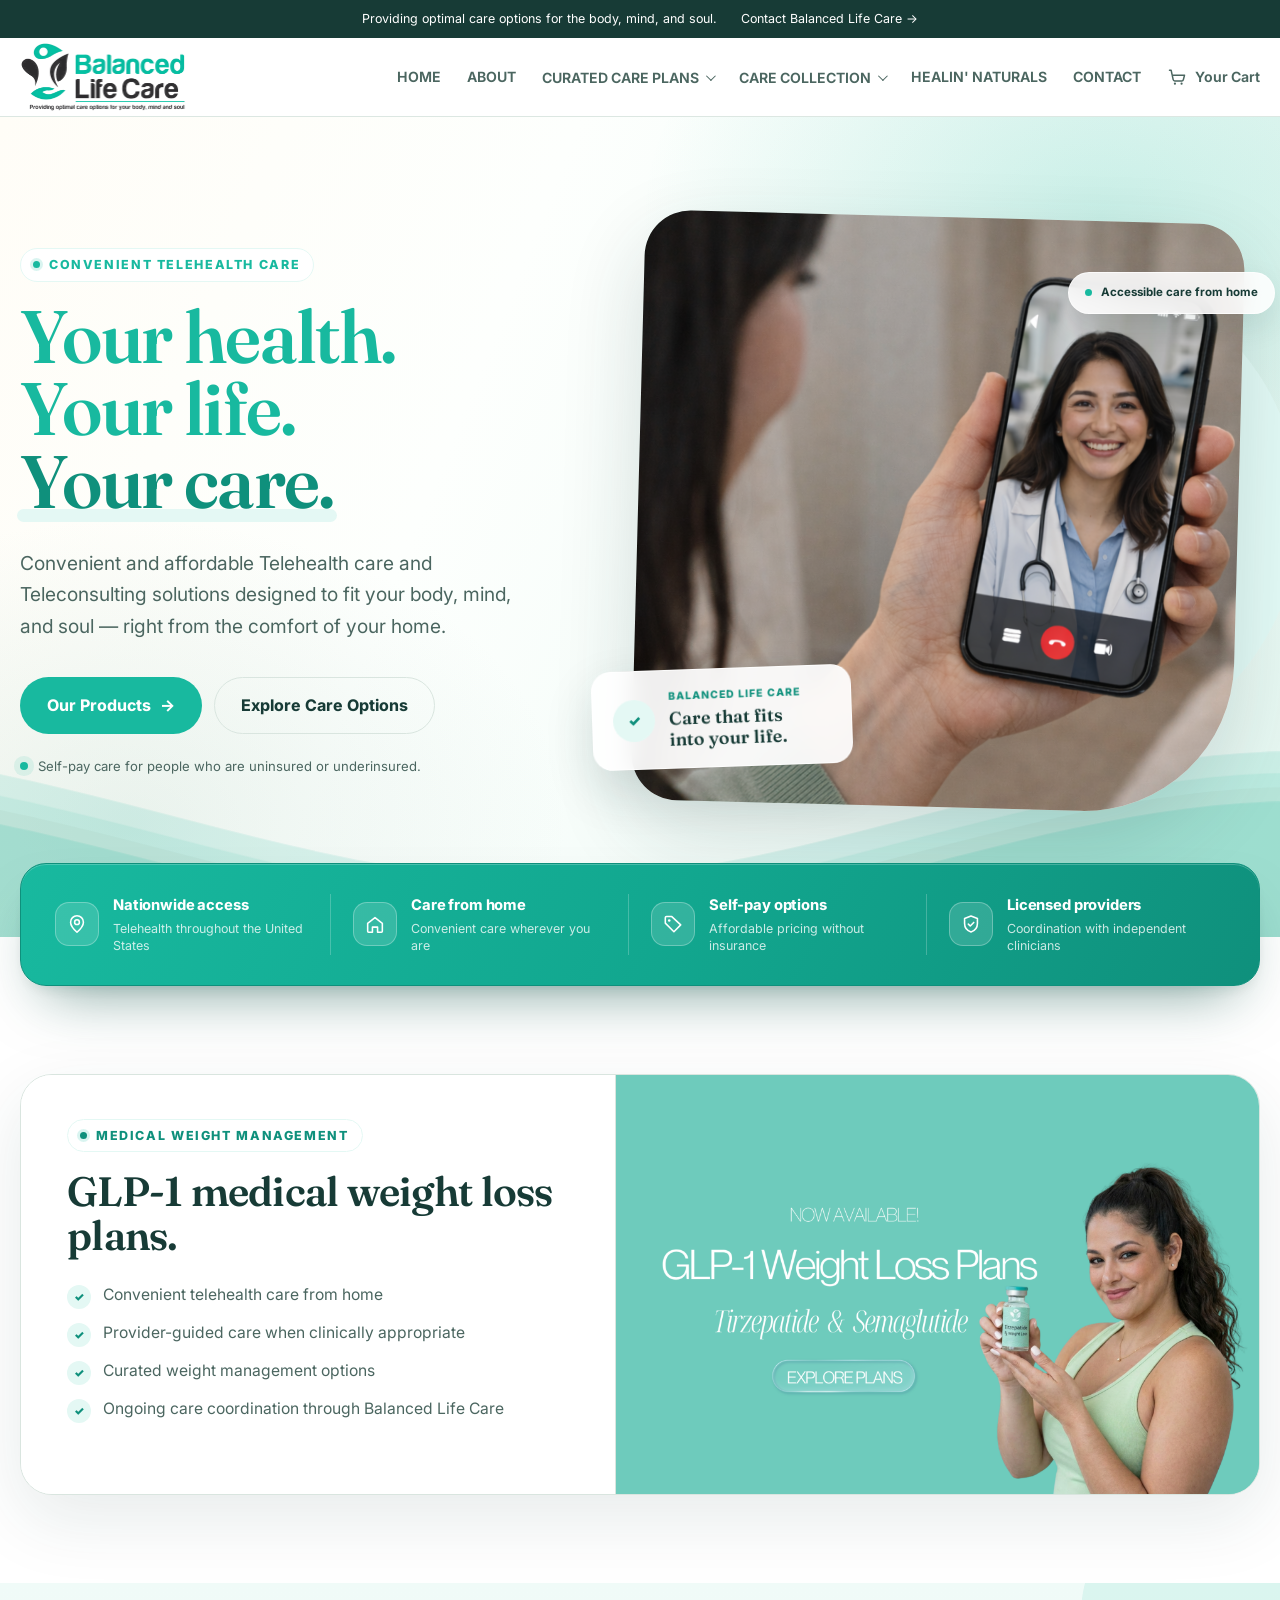
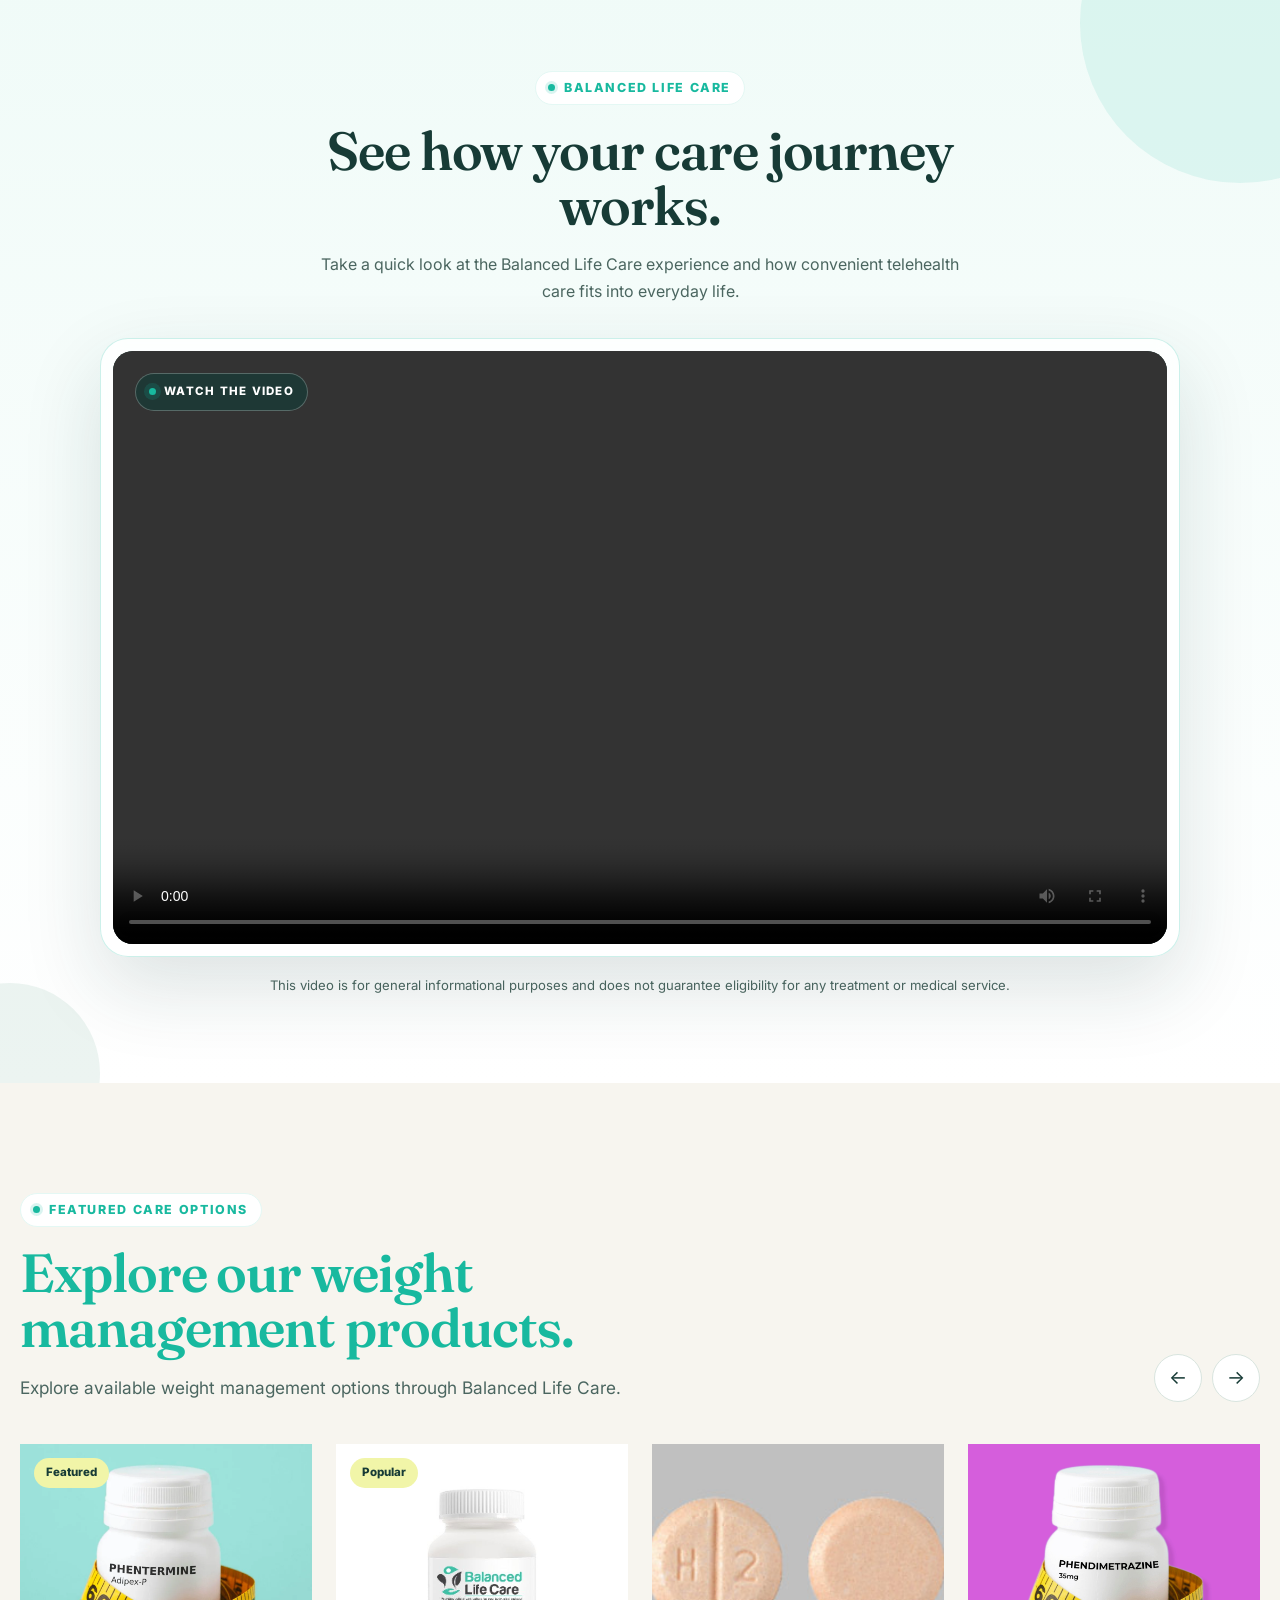
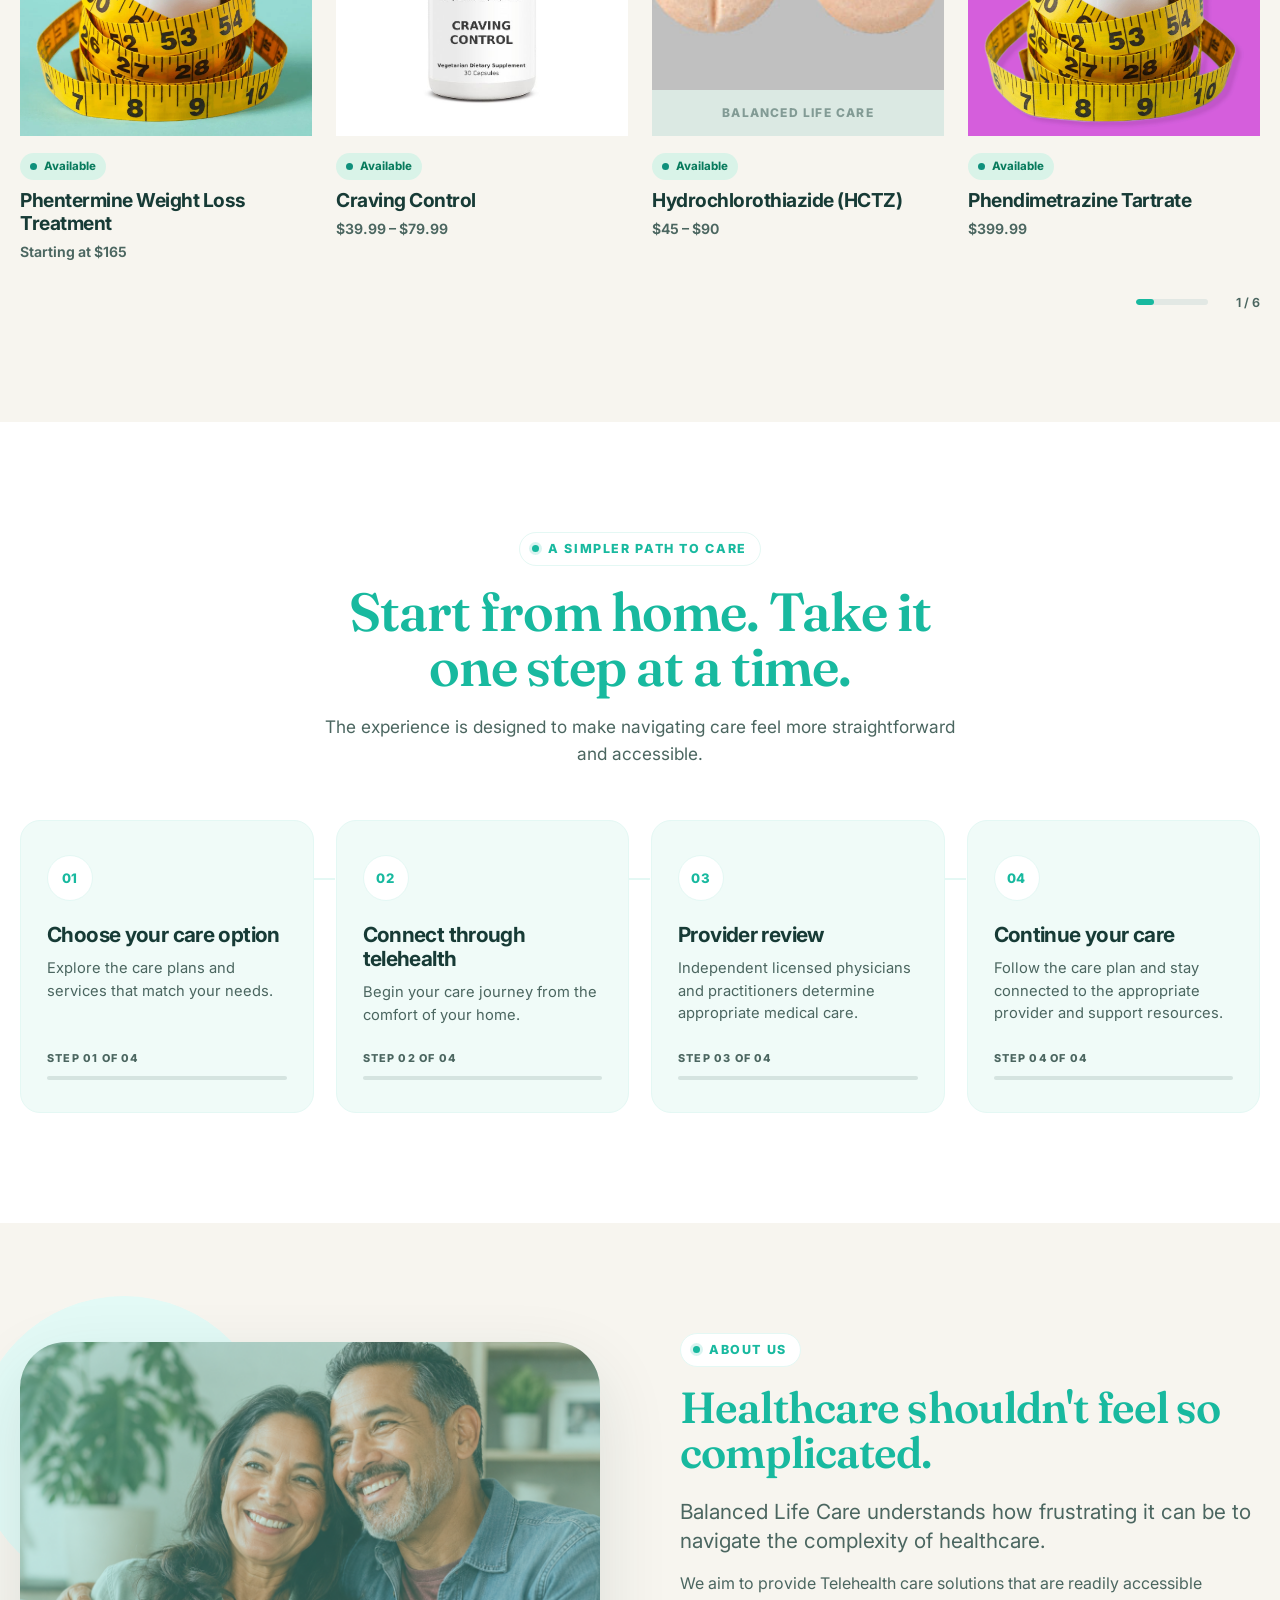
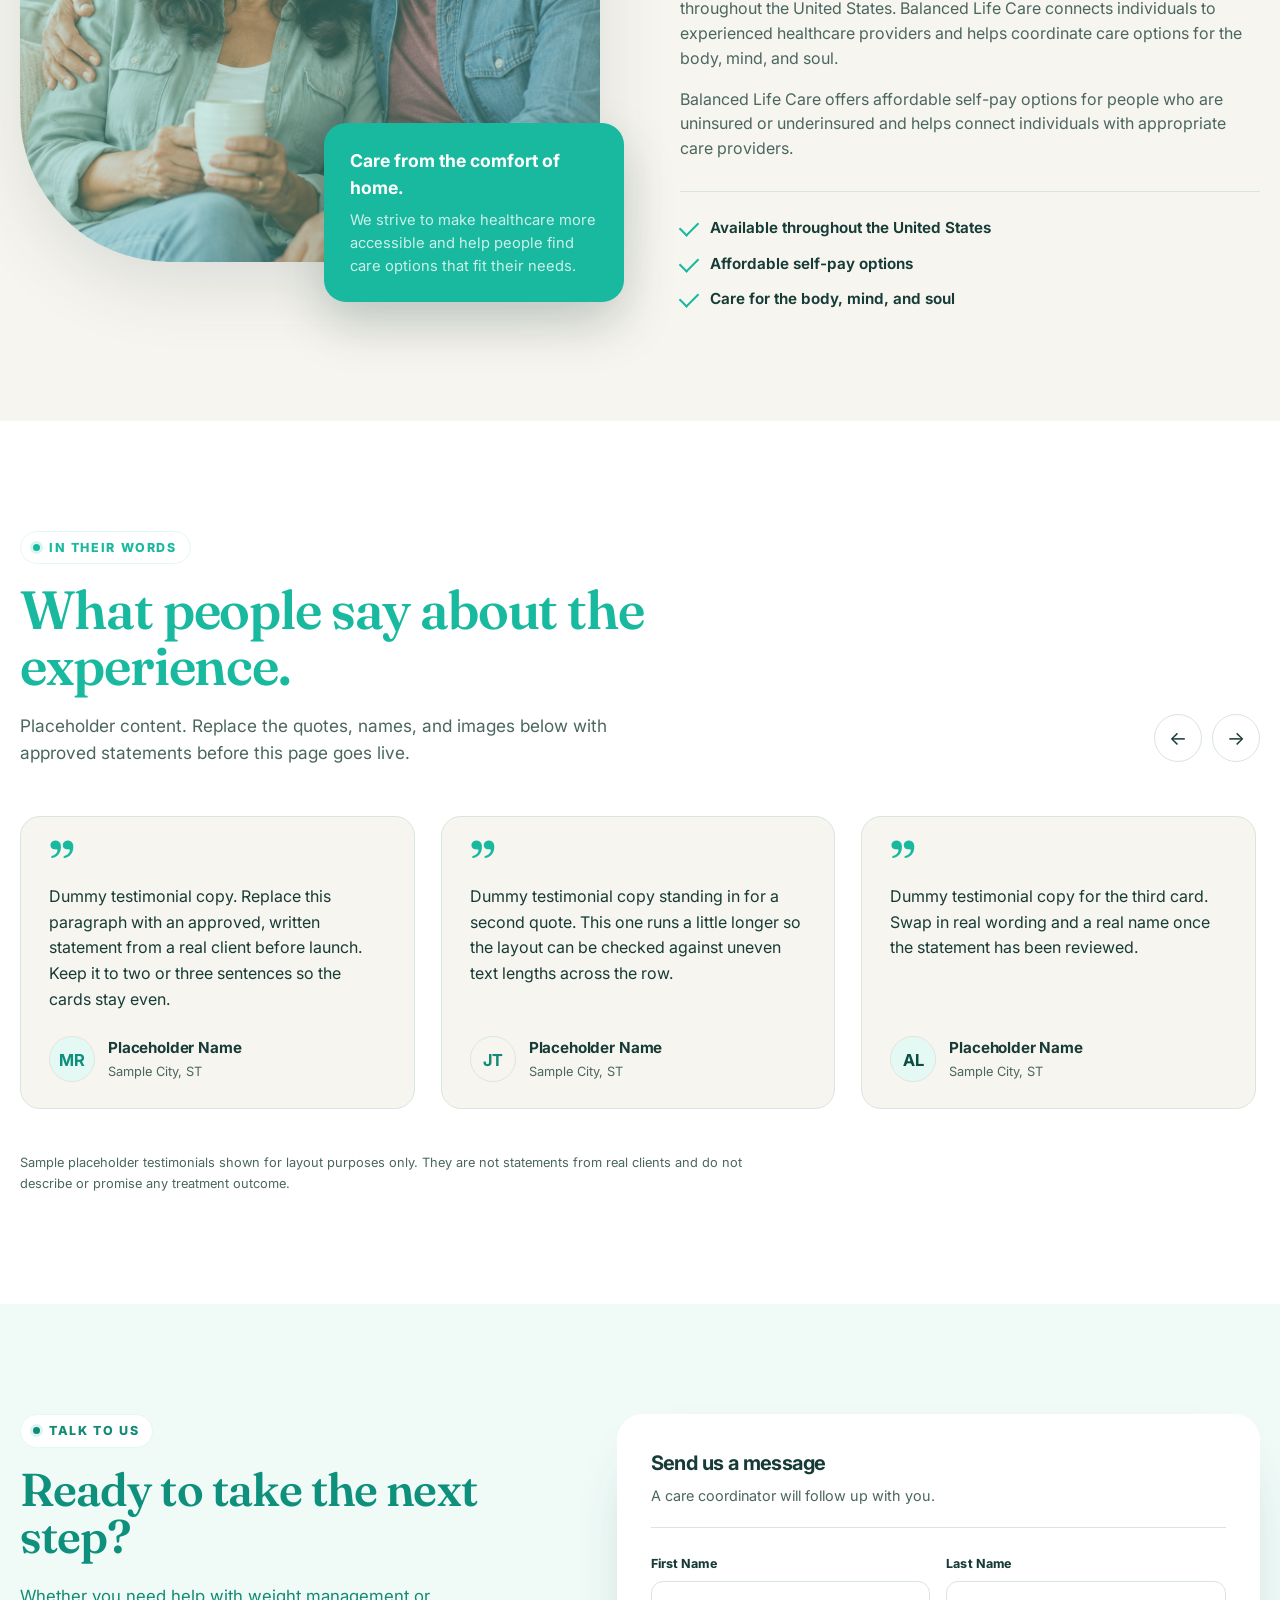
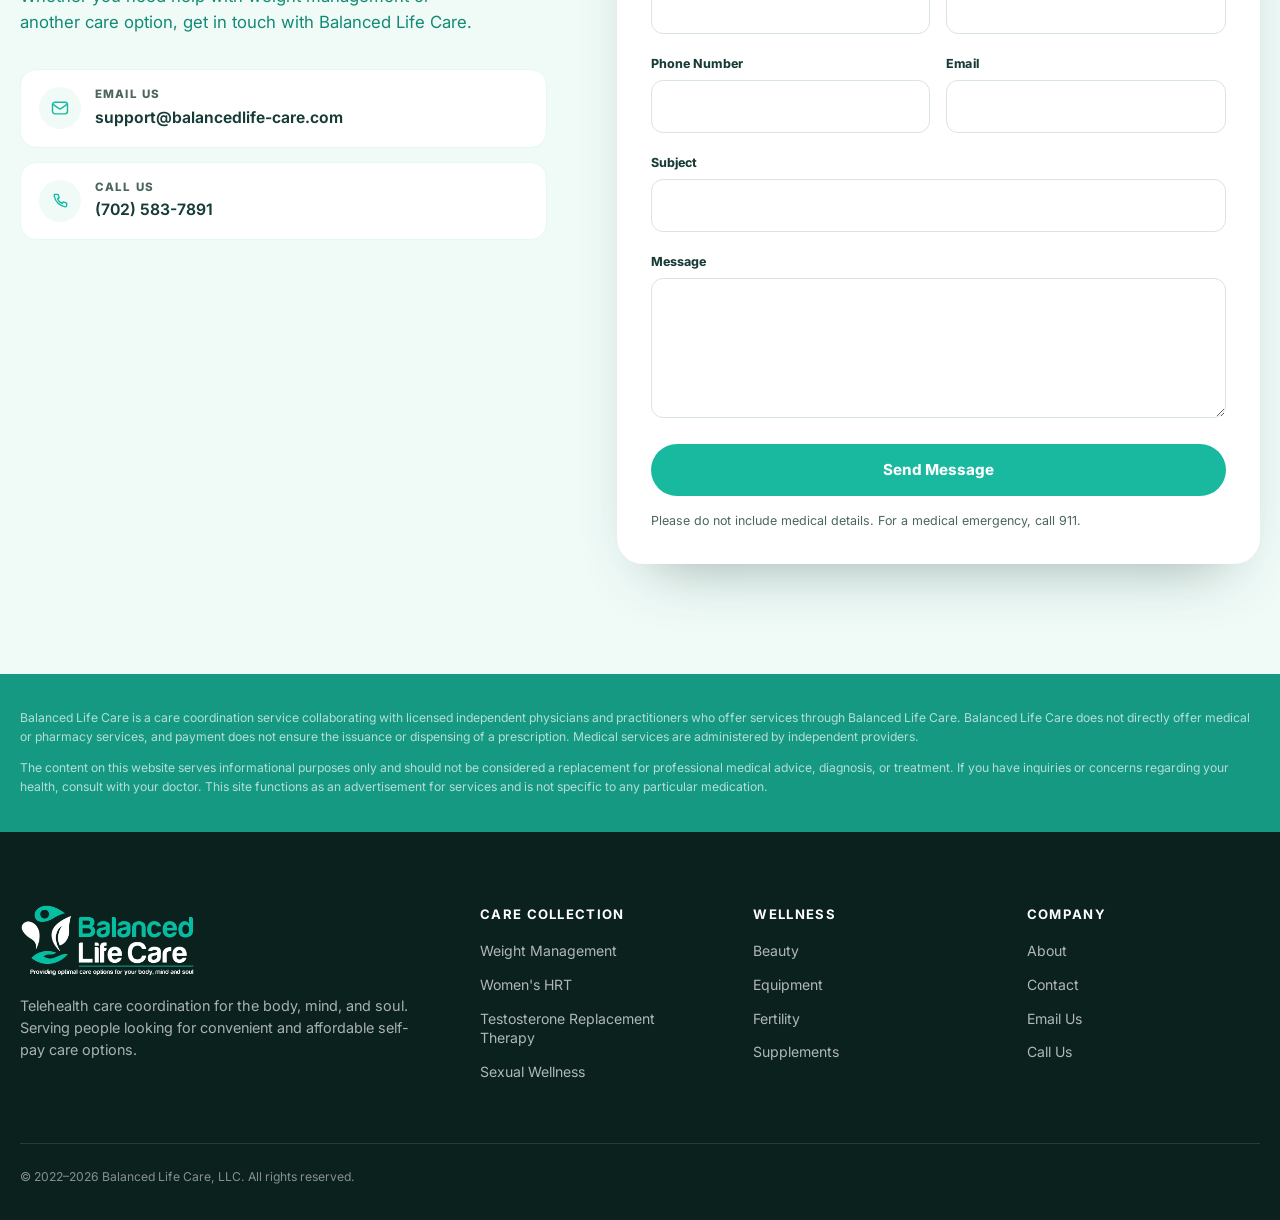
==== commit c52476ef: "website updates" ====
--- a/v2/index.html
+++ b/v2/index.html
@@ -6,1865 +6,14 @@
 <title>Balanced Life Care</title>
 <meta name="description" content="Balanced Life Care provides convenient and affordable telehealth care and teleconsulting solutions for the body, mind, and soul.">
 
-<style>
-:root{
-  --ink:#173b36;
-  --ink-soft:#4b6660;
-  --green:#a8cbbd;
-  --green-dark:#0b4f43;
-  --accent:#18B99F;
-  --accent-dark:#0f907c;
-  --accent-light:#e4f8f4;
-  --accent-pale:#f0fbf8;
-  --trust-green:#128a74;
-  --cream:#f7f5ef;
-  --white:#fff;
-  --line:#d9e5df;
-  --max:1240px;
-  --radius-lg:32px;
-  --radius-md:20px;
-  --shadow:0 25px 70px rgba(23,59,54,.12);
-}
-
-*{
-  box-sizing:border-box;
-}
-
-html{
-  scroll-behavior:smooth;
-}
-
-body{
-  margin:0;
-  color:var(--ink);
-  background:var(--white);
-  font-family:Inter,ui-sans-serif,system-ui,-apple-system,BlinkMacSystemFont,"Segoe UI",sans-serif;
-  line-height:1.55;
-}
-
-img{
-  display:block;
-  max-width:100%;
-}
-
-a{
-  color:inherit;
-}
-
-button,
-input,
-textarea{
-  font:inherit;
-}
-
-.container{
-  width:min(calc(100% - 40px),var(--max));
-  margin-inline:auto;
-}
-
-.section{
-  padding:110px 0;
-}
-
-.eyebrow{
-  margin:0 0 14px;
-  color:var(--accent);
-  font-size:.78rem;
-  font-weight:800;
-  letter-spacing:.13em;
-  text-transform:uppercase;
-}
-
-.section-heading{
-  max-width:720px;
-  margin-bottom:52px;
-}
-
-.section-heading h2{
-  margin:0;
-  font-size:clamp(2.2rem,5vw,4.2rem);
-  line-height:.98;
-  letter-spacing:-.055em;
-  font-weight:750;
-  color:var(--accent);
-}
-
-.section-heading p{
-  max-width:650px;
-  margin:20px 0 0;
-  color:var(--ink-soft);
-  font-size:1.08rem;
-}
-
-/* =========================================================
-   BUTTONS
-   ========================================================= */
-
-.btn{
-  display:inline-flex;
-  align-items:center;
-  justify-content:center;
-  min-height:50px;
-  padding:13px 22px;
-  border:1px solid transparent;
-  border-radius:999px;
-  background:var(--accent);
-  color:#fff;
-  font-size:.95rem;
-  font-weight:750;
-  text-decoration:none;
-  transition:
-    transform .18s ease,
-    background .18s ease,
-    box-shadow .18s ease;
-}
-
-.btn:hover{
-  background:var(--accent-dark);
-  transform:translateY(-2px);
-  box-shadow:0 12px 25px rgba(24,185,159,.18);
-}
-
-.btn--light{
-  background:#fff;
-  color:var(--ink);
-}
-
-.btn--light:hover{
-  background:var(--accent-pale);
-  color:var(--ink);
-}
-
-.btn--outline{
-  background:transparent;
-  color:var(--ink);
-  border-color:var(--line);
-}
-
-.btn--outline:hover{
-  background:var(--accent-pale);
-  border-color:var(--accent);
-  box-shadow:none;
-}
-
-/* =========================================================
-   TOP BAR
-   ========================================================= */
-
-.topbar{
-  background:var(--ink);
-  color:#fff;
-  font-size:.78rem;
-}
-
-.topbar-inner{
-  min-height:38px;
-  display:flex;
-  align-items:center;
-  justify-content:center;
-  gap:24px;
-  text-align:center;
-}
-
-.topbar a{
-  text-decoration:none;
-}
-
-/* =========================================================
-   HEADER
-   ========================================================= */
-
-.site-header{
-  position:sticky;
-  top:0;
-  z-index:50;
-  background:rgba(255,255,255,.96);
-  border-bottom:1px solid rgba(217,229,223,.9);
-  backdrop-filter:blur(14px);
-}
-
-.nav{
-  min-height:78px;
-  display:flex;
-  align-items:center;
-  justify-content:space-between;
-  gap:24px;
-}
-
-.brand{
-  display:inline-flex;
-  align-items:center;
-  text-decoration:none;
-  flex-shrink:0;
-}
-
-.brand img{
-  width:166px;
-  height:auto;
-}
-
-.nav-links{
-  display:flex;
-  align-items:center;
-  gap:26px;
-  margin-left:auto;
-}
-
-.nav-links > a,
-.nav-dropdown > .nav-dropdown-toggle{
-  color:var(--ink-soft);
-  font-size:.88rem;
-  font-weight:650;
-  text-decoration:none;
-  white-space:nowrap;
-}
-
-.nav-links > a:hover,
-.nav-dropdown:hover > .nav-dropdown-toggle,
-.nav-dropdown:focus-within > .nav-dropdown-toggle{
-  color:var(--accent);
-}
-
-.nav-dropdown{
-  position:relative;
-}
-
-/* Invisible hover bridge keeps the dropdown open while the pointer
-   moves from the navigation label into the menu. */
-.nav-dropdown::after{
-  content:"";
-  position:absolute;
-  left:-10px;
-  right:-10px;
-  top:100%;
-  height:12px;
-}
-
-.nav-dropdown-toggle{
-  display:inline-flex;
-  align-items:center;
-  gap:7px;
-  padding:0;
-  border:0;
-  background:transparent;
-  cursor:pointer;
-}
-
-.dropdown-chevron{
-  width:7px;
-  height:7px;
-  border-right:1.5px solid currentColor;
-  border-bottom:1.5px solid currentColor;
-  transform:rotate(45deg) translateY(-2px);
-  transition:transform .18s ease;
-}
-
-.nav-dropdown:hover .dropdown-chevron,
-.nav-dropdown:focus-within .dropdown-chevron,
-.nav-dropdown.is-open .dropdown-chevron{
-  transform:rotate(225deg) translateY(-1px);
-}
-
-.dropdown-menu{
-  position:absolute;
-  top:calc(100% + 10px);
-  left:50%;
-  min-width:230px;
-  padding:10px;
-  margin:0;
-  list-style:none;
-  background:#fff;
-  border:1px solid var(--line);
-  border-radius:16px;
-  box-shadow:0 20px 45px rgba(23,59,54,.14);
-  opacity:0;
-  visibility:hidden;
-  pointer-events:none;
-  transform:translate(-50%,8px);
-  transition:
-    opacity .18s ease,
-    visibility .18s ease,
-    transform .18s ease;
-}
-
-.dropdown-menu::before{
-  content:"";
-  position:absolute;
-  top:-8px;
-  left:50%;
-  width:14px;
-  height:14px;
-  background:#fff;
-  border-left:1px solid var(--line);
-  border-top:1px solid var(--line);
-  transform:translateX(-50%) rotate(45deg);
-}
-
-.nav-dropdown:hover .dropdown-menu,
-.nav-dropdown:focus-within .dropdown-menu,
-.nav-dropdown.is-open .dropdown-menu{
-  opacity:1;
-  visibility:visible;
-  pointer-events:auto;
-  transform:translate(-50%,0);
-}
-
-.dropdown-menu a{
-  display:block;
-  padding:11px 13px;
-  border-radius:10px;
-  color:var(--ink);
-  font-size:.87rem;
-  font-weight:650;
-  text-decoration:none;
-  white-space:nowrap;
-}
-
-.dropdown-menu a:hover,
-.dropdown-menu a:focus{
-  background:var(--accent-pale);
-  color:var(--accent-dark);
-}
-
-.cart-link{
-  display:inline-flex;
-  align-items:center;
-  gap:8px;
-  color:var(--ink-soft);
-  font-size:.88rem;
-  font-weight:650;
-  text-decoration:none;
-  white-space:nowrap;
-}
-
-.cart-link:hover{
-  color:var(--accent);
-}
-
-.cart-icon{
-  width:20px;
-  height:20px;
-  flex-shrink:0;
-}
-
-.menu-toggle{
-  display:none;
-  position:relative;
-  width:44px;
-  height:44px;
-  border:1px solid var(--line);
-  border-radius:12px;
-  background:#fff;
-  cursor:pointer;
-}
-
-.menu-toggle span,
-.menu-toggle::before,
-.menu-toggle::after{
-  content:"";
-  position:absolute;
-  left:12px;
-  width:20px;
-  height:2px;
-  background:var(--ink);
-  border-radius:10px;
-}
-
-.menu-toggle::before{
-  top:14px;
-}
-
-.menu-toggle span{
-  top:21px;
-}
-
-.menu-toggle::after{
-  top:28px;
-}
-
-/* =========================================================
-   HERO
-   ========================================================= */
-
-.hero{
-  position:relative;
-  overflow:hidden;
-  padding:70px 0 26px;
-  background:#fffbfb;
-}
-
-/* ---------------------------------------------------------
-   MAIN GRID
-   --------------------------------------------------------- */
-
-.hero-grid{
-  position:relative;
-  display:grid;
-  grid-template-columns:.9fr 1.1fr;
-  gap:70px;
-  align-items:center;
-  min-height:650px;
-}
-
-/* ---------------------------------------------------------
-   LEFT CONTENT
-   --------------------------------------------------------- */
-
-.hero-copy{
-  position:relative;
-  z-index:5;
-  padding:30px 0;
-}
-
-.hero h1{
-  max-width:690px;
-  margin:0;
-  color:var(--accent);
-  font-size:clamp(3.5rem,6.5vw,6.5rem);
-  line-height:.88;
-  letter-spacing:-.075em;
-  font-weight:780;
-}
-
-.hero h1 em{
-  color:var(--accent-dark);
-  font-style:normal;
-}
-
-.hero-lead{
-  max-width:560px;
-  margin:30px 0 0;
-  color:var(--ink-soft);
-  font-size:clamp(1.05rem,1.5vw,1.22rem);
-  line-height:1.65;
-}
-
-.hero-actions{
-  display:flex;
-  flex-wrap:wrap;
-  gap:12px;
-  margin-top:32px;
-}
-
-.hero-note{
-  display:flex;
-  align-items:center;
-  gap:10px;
-  margin-top:22px;
-  color:var(--ink-soft);
-  font-size:.82rem;
-}
-
-.hero-note::before{
-  content:"";
-  width:8px;
-  height:8px;
-  flex-shrink:0;
-  border-radius:50%;
-  background:var(--accent);
-  box-shadow:
-    0 0 0 6px rgba(24,185,159,.10);
-}
-
-/* ---------------------------------------------------------
-   IMAGE AREA
-   --------------------------------------------------------- */
-
-.hero-visual{
-  position:relative;
-  min-height:620px;
-  display:flex;
-  align-items:center;
-  justify-content:center;
-}
-
-/* Decorative shape behind image */
-
-.hero-image-backdrop{
-  position:absolute;
-  width:500px;
-  height:500px;
-  right:-40px;
-  top:50%;
-  transform:translateY(-50%);
-  border-radius:50%;
-  background:#e3faf6;
-}
-
-/* ---------------------------------------------------------
-   IMAGE FRAME
-   --------------------------------------------------------- */
-
-.hero-image-frame{
-  position:relative;
-  z-index:2;
-  width:100%;
-  max-width:600px;
-  height:590px;
-  overflow:hidden;
-  border-radius:
-    46px
-    46px
-    150px
-    46px;
-  background:#dcefea;
-  box-shadow:
-    0 30px 80px rgba(23,59,54,.16);
-  transform:rotate(1.5deg);
-}
-
-/* Image */
-
-.hero-image{
-  display:block;
-  width:100%;
-  height:100%;
-  object-fit:cover;
-  object-position:center center;
-  transform:scale(1.03);
-  transition:
-    transform .6s ease;
-}
-
-
-/* Slight zoom on hover */
-
-.hero-visual:hover .hero-image{
-  transform:scale(1.07);
-}
-
-
-/* ---------------------------------------------------------
-   FLOATING CARD
-   --------------------------------------------------------- */
-
-.hero-floating-card{
-  position:absolute;
-  left:-25px;
-  bottom:55px;
-  z-index:5;
-  display:flex;
-  align-items:center;
-  gap:14px;
-  width:260px;
-  padding:18px 20px;
-  border:1px solid rgba(255,255,255,.75);
-  border-radius:20px;
-  background:rgba(255,255,255,.92);
-  box-shadow:
-    0 20px 50px rgba(23,59,54,.14);
-  backdrop-filter:blur(12px);
-  transform:rotate(-2deg);
-  transition:
-    transform .35s ease,
-    box-shadow .35s ease;
-}
-
-.hero-visual:hover .hero-floating-card{
-  transform:rotate(0deg) translateY(-5px);
-  box-shadow:
-    0 25px 60px rgba(23,59,54,.18);
-}
-
-/* Check icon */
-
-.hero-floating-icon{
-  display:grid;
-  place-items:center;
-  width:42px;
-  height:42px;
-  flex-shrink:0;
-  border-radius:50%;
-  background:var(--accent-light);
-  color:var(--accent-dark);
-  font-size:.9rem;
-  font-weight:900;
-}
-
-
-/* Card text */
-
-.hero-floating-card small{
-  display:block;
-  margin-bottom:4px;
-  color:var(--accent-dark);
-  font-size:.65rem;
-  font-weight:800;
-  letter-spacing:.1em;
-  text-transform:uppercase;
-}
-
-.hero-floating-card strong{
-  display:block;
-  color:var(--ink);
-  font-family:Georgia,"Times New Roman",serif;
-  font-size:1.15rem;
-  line-height:1.1;
-}
-
-/* ---------------------------------------------------------
-   SMALL PILL
-   --------------------------------------------------------- */
-
-.hero-pill{
-  position:absolute;
-  right:-15px;
-  top:70px;
-  z-index:5;
-  display:flex;
-  align-items:center;
-  gap:9px;
-  padding:11px 16px;
-  border:1px solid rgba(255,255,255,.7);
-  border-radius:999px;
-  background:rgba(255,255,255,.88);
-  color:var(--ink);
-  font-size:.72rem;
-  font-weight:700;
-  box-shadow:
-    0 12px 30px rgba(23,59,54,.10);
-  backdrop-filter:blur(10px);
-}
-
-.hero-pill span{
-  width:7px;
-  height:7px;
-
-  border-radius:50%;
-
-  background:var(--accent);
-}
-
-
-/* =========================================================
-   TRUST STRIP
-   ========================================================= */
-
-.trust-strip{
-  padding:24px 0;
-  background:var(--accent);
-  color:#fff;
-}
-
-.trust-items{
-  display:grid;
-  grid-template-columns:repeat(4,1fr);
-  gap:20px;
-}
-
-.trust-item{
-  display:flex;
-  align-items:center;
-  gap:12px;
-  min-height:50px;
-  font-size:.9rem;
-  font-weight:650;
-}
-
-.trust-icon{
-  display:grid;
-  place-items:center;
-  width:34px;
-  height:34px;
-  border:1px solid rgba(255,255,255,.25);
-  border-radius:50%;
-  flex-shrink:0;
-}
-
-/* =========================================================
-   CARE OPTIONS
-   ========================================================= */
-
-.care-section{
-  background:#fff;
-}
-
-.care-grid{
-  display:grid;
-  grid-template-columns:minmax(0,1fr);
-  max-width:420px;
-  gap:18px;
-}
-
-.care-card{
-  min-height:260px;
-  padding:30px;
-  display:flex;
-  flex-direction:column;
-  justify-content:space-between;
-  border:1px solid var(--line);
-  border-radius:18px;
-  background:#fff;
-  text-decoration:none;
-  transition:
-    transform .18s ease,
-    box-shadow .18s ease,
-    border-color .18s ease;
-}
-
-.care-card:hover{
-  transform:translateY(-5px);
-  border-color:#8fb5a8;
-  box-shadow:var(--shadow);
-}
-
-.care-number{
-  color:var(--accent);
-  font-size:.74rem;
-  font-weight:800;
-  letter-spacing:.12em;
-}
-
-.care-card h3{
-  max-width:280px;
-  margin:30px 0 8px;
-  font-size:1.65rem;
-  line-height:1.05;
-  letter-spacing:-.035em;
-}
-
-.care-card p{
-  margin:0;
-  color:var(--ink-soft);
-  font-size:.91rem;
-}
-
-.care-arrow{
-  align-self:flex-end;
-  color:var(--accent);
-  font-size:1.35rem;
-}
-
-/* =========================================================
-   GLP-1 WEIGHT MANAGEMENT
-   ========================================================= */
-
-.feature{
-  position:relative;
-  width:100%;
-  padding:72px 0;
-  overflow:hidden;
-  background:#fff;
-}
-
-.feature-container{
-  position:relative;
-  width:min(1240px,calc(100% - 40px));
-  min-height:100px;
-  margin:0 auto;
-  display:grid;
-  grid-template-columns:48% 52%;
-  align-items:stretch;
-  overflow:hidden;
-  border:1px solid var(--line);
-  border-radius:32px;
-  background:#fff;
-  box-shadow:0 24px 70px rgba(23,59,54,.10);
-}
-
-.feature-copy{
-  position:relative;
-  z-index:3;
-  max-width:620px;
-  padding:20px 30px;
-  display:flex;
-  flex-direction:column;
-  justify-content:center;
-  background:#fff;
-}
-
-.feature-eyebrow{
-  margin:0 0 18px;
-  color:var(--accent-dark);
-  font-size:.78rem;
-  font-weight:800;
-  letter-spacing:.14em;
-  text-transform:uppercase;
-}
-
-.feature-copy h2{
-  max-width:600px;
-  margin:0;
-  color:var(--ink);
-  font-family:Georgia,"Times New Roman",serif;
-  font-size: clamp(1rem, 3.5vw, 2.5rem);
-  line-height:.80;
-  letter-spacing:-.060rem;
-  font-weight:600;
-}
-
-.feature-list{
-  display:grid;
-  gap:13px;
-  margin:27px 0;
-  padding:0;
-  list-style:none;
-}
-
-.feature-list li{
-  display:flex;
-  align-items:flex-start;
-  gap:12px;
-  color:var(--ink-soft);
-  font-size:.98rem;
-  line-height:1.45;
-}
-
-.feature-list li span:first-child{
-  display:grid;
-  place-items:center;
-  width:24px;
-  height:24px;
-  flex-shrink:0;
-  margin-top:1px;
-  border-radius:50%;
-  background:var(--accent-light);
-  color:var(--accent-dark);
-  font-size:.72rem;
-  font-weight:900;
-}
-
-.feature-image-wrap{
-  position:relative;
-  z-index:2;
-  min-height:50px;
-  display:flex;
-  align-items:flex-end;
-  justify-content:center;
-  padding:0;
-  background:#6ECBBC;
-  border-left:1px solid var(--line);
-}
-
-.feature-image-wrap::before{
-  content:"";
-  position:absolute;
-  width:360px;
-  height:360px;
-  right:-130px;
-  bottom:-150px;
-  border-radius:50%;
-  background:rgba(24,185,159,.10);
-}
-
-.feature-image{
-  position:relative;
-  z-index:1;
-  display:block;
-  width:100%;
-  max-width:900px;
-  height:auto;
-  max-height:600px;
-  margin:0 auto;
-  object-fit:contain;
-  object-position:center bottom;
-}
-
-.feature-image-link:focus-visible{
-  outline:3px solid var(--accent);
-  outline-offset:-3px;
-}
-
-/* =========================================================
-   BALANCED LIFE CARE VIDEO
-   ========================================================= */
-
-.video-section{
-  position:relative;
-  padding:96px 0;
-  overflow:hidden;
-  background:linear-gradient(180deg,var(--accent-pale) 0%,#fff 100%);
-}
-
-.video-section::before{
-  content:"";
-  position:absolute;
-  width:320px;
-  height:320px;
-  right:-120px;
-  top:-120px;
-  border-radius:50%;
-  background:rgba(24,185,159,.10);
-}
-
-.video-section::after{
-  content:"";
-  position:absolute;
-  width:180px;
-  height:180px;
-  left:-80px;
-  bottom:-80px;
-  border-radius:50%;
-  background:rgba(168,203,189,.22);
-}
-
-.video-section .container{
-  position:relative;
-  z-index:1;
-}
-
-.video-heading{
-  max-width:760px;
-  margin:0 auto 34px;
-  text-align:center;
-}
-
-.video-heading h2{
-  margin:0;
-  color:var(--ink);
-  font-family:Georgia,"Times New Roman",serif;
-  font-size:clamp(2.3rem,4.5vw,4.2rem);
-  line-height:1;
-  letter-spacing:-.045em;
-}
-
-.video-heading p{
-  max-width:650px;
-  margin:18px auto 0;
-  color:var(--ink-soft);
-  font-size:1rem;
-  line-height:1.65;
-}
-
-.video-card{
-  position:relative;
-  max-width:1080px;
-  margin:0 auto;
-  padding:12px;
-  border:1px solid rgba(24,185,159,.22);
-  border-radius:28px;
-  background:rgba(255,255,255,.82);
-  box-shadow:0 30px 80px rgba(23,59,54,.14);
-  backdrop-filter:blur(10px);
-}
-
-.video-card::before{
-  content:"";
-  position:absolute;
-  inset:12px;
-  border-radius:20px;
-  pointer-events:none;
-  box-shadow:inset 0 0 0 1px rgba(255,255,255,.7);
-}
-
-.video-player-wrap{
-  position:relative;
-  overflow:hidden;
-  border-radius:20px;
-  background:var(--ink);
-  aspect-ratio:16 / 9;
-}
-
-.video-player-wrap video{
-  display:block;
-  width:100%;
-  height:100%;
-  object-fit:cover;
-}
-
-.video-badge{
-  position:absolute;
-  top:22px;
-  left:22px;
-  z-index:2;
-  display:inline-flex;
-  align-items:center;
-  gap:8px;
-  padding:9px 13px;
-  border:1px solid rgba(255,255,255,.25);
-  border-radius:999px;
-  background:rgba(23,59,54,.72);
-  color:#fff;
-  font-size:.72rem;
-  font-weight:800;
-  letter-spacing:.11em;
-  text-transform:uppercase;
-  backdrop-filter:blur(8px);
-}
-
-.video-badge::before{
-  content:"";
-  width:7px;
-  height:7px;
-  border-radius:50%;
-  background:var(--accent);
-  box-shadow:0 0 0 5px rgba(24,185,159,.16);
-}
-
-.video-note{
-  margin:18px auto 0;
-  max-width:900px;
-  color:var(--ink-soft);
-  text-align:center;
-  font-size:.82rem;
-  line-height:1.55;
-}
-
-/* =========================================================
-   PRODUCTS CAROUSEL
-   ========================================================= */
-
-.products-section{
-  padding:100px 0;
-  background:var(--cream);
-  overflow:hidden;
-}
-
-.products-heading{
-  display:flex;
-  align-items:flex-end;
-  justify-content:space-between;
-  gap:30px;
-  margin-bottom:42px;
-}
-
-.products-heading .section-heading{
-  margin-bottom:0;
-}
-
-.products-heading h2{
-  max-width:780px;
-}
-
-.products-controls{
-  display:flex;
-  align-items:center;
-  gap:10px;
-  flex-shrink:0;
-}
-
-.products-arrow{
-  width:48px;
-  height:48px;
-  display:grid;
-  place-items:center;
-  border:1px solid var(--line);
-  border-radius:50%;
-  background:#fff;
-  color:var(--ink);
-  font-size:1.2rem;
-  cursor:pointer;
-  transition:
-    background .18s ease,
-    color .18s ease,
-    border-color .18s ease,
-    transform .18s ease;
-}
-
-.products-arrow:hover{
-  background:var(--accent);
-  color:#fff;
-  border-color:var(--accent);
-  transform:translateY(-2px);
-}
-
-.products-arrow:disabled{
-  opacity:.5;
-  cursor:not-allowed;
-  transform:none;
-}
-
-.products-viewport{
-  width:100%;
-  overflow:hidden;
-  position:relative;
-}
-
-.products-track{
-  display:flex;
-  gap:24px;
-  transform:translate3d(0,0,0);
-  transition:transform .6s cubic-bezier(.22,.61,.36,1);
-  will-change:transform;
-}
-
-.product-card{
-  flex:0 0 calc((100% - 72px) / 4);
-  min-width:0;
-}
-
-.product-image{
-  position:relative;
-  width:100%;
-  aspect-ratio:1 / 1;
-  overflow:hidden;
-  background:#dbe9e3;
-}
-
-.product-image img{
-  width:100%;
-  height:100%;
-  object-fit:cover;
-  transition:transform .45s ease;
-}
-
-.product-card:hover .product-image img{
-  transform:scale(1.04);
-}
-
-.product-badge{
-  position:absolute;
-  top:14px;
-  left:14px;
-  z-index:2;
-  padding:6px 12px;
-  border-radius:999px;
-  background:#f1f5a8;
-  color:#173b36;
-  font-size:.72rem;
-  font-weight:800;
-}
-
-.product-info{
-  padding-top:16px;
-}
-
-.product-status{
-  display:inline-flex;
-  align-items:center;
-  gap:7px;
-  margin-bottom:9px;
-  padding:5px 10px;
-  border-radius:999px;
-  background:#d9f3e8;
-  color:#087b5d;
-  font-size:.72rem;
-  font-weight:750;
-}
-
-.product-status::before{
-  content:"";
-  width:7px;
-  height:7px;
-  border-radius:50%;
-  background:var(--accent-dark);
-}
-
-.product-name{
-  margin:0;
-  color:var(--ink);
-  font-size:1.2rem;
-  line-height:1.18;
-  letter-spacing:-.025em;
-}
-
-.product-price{
-  margin:6px 0 0;
-  color:var(--ink-soft);
-  font-size:.88rem;
-  font-weight:650;
-}
-
-.product-actions{
-  display:none;
-}
-
-.products-footer{
-  display:flex;
-  align-items:center;
-  justify-content:flex-end;
-  gap:10px;
-  margin-top:30px;
-}
-
-.products-progress{
-  width:72px;
-  height:6px;
-  overflow:hidden;
-  border-radius:999px;
-  background:#e2e8e4;
-}
-
-.products-progress-bar{
-  width:25%;
-  height:100%;
-  border-radius:999px;
-  background:var(--accent);
-  transform:translateX(0);
-  transition:transform .6s ease;
-}
-
-.products-status{
-  min-width:42px;
-  color:var(--ink-soft);
-  font-size:.78rem;
-  font-weight:650;
-  text-align:right;
-}
-
-.product-image--loading{
-  display:grid;
-  place-items:center;
-}
-
-.product-image--loading::after{
-  content:"Balanced Life Care";
-  color:rgba(23,59,54,.45);
-  font-size:.75rem;
-  font-weight:800;
-  letter-spacing:.1em;
-  text-transform:uppercase;
-}
-
-/* =========================================================
-   HOW IT WORKS
-   ========================================================= */
-
-.process{
-  background:#fff;
-}
-
-.process-grid{
-  display:grid;
-  grid-template-columns:repeat(4,1fr);
-  border-top:1px solid var(--line);
-  border-bottom:1px solid var(--line);
-}
-
-.process-step{
-  padding:36px 28px 40px;
-  border-right:1px solid var(--line);
-}
-
-.process-step:last-child{
-  border-right:0;
-}
-
-.step-number{
-  color:var(--accent);
-  font-size:.76rem;
-  font-weight:800;
-  letter-spacing:.12em;
-}
-
-.process-step h3{
-  margin:60px 0 12px;
-  font-size:1.45rem;
-  line-height:1.05;
-  letter-spacing:-.035em;
-}
-
-.process-step p{
-  margin:0;
-  color:var(--ink-soft);
-  font-size:.92rem;
-}
-
-/* =========================================================
-   ABOUT
-   ========================================================= */
-
-.about{
-  background:var(--cream);
-}
-
-.about-grid{
-  display:grid;
-  grid-template-columns:.8fr 1.2fr;
-  gap:80px;
-  align-items:start;
-}
-
-.about-title{
-  position:sticky;
-  top:120px;
-}
-
-.about-title h2{
-  margin:0;
-  font-size:clamp(2.5rem,5vw,5rem);
-  line-height:.94;
-  letter-spacing:-.065em;
-  color:var(--accent);
-}
-
-.about-copy{
-  max-width:700px;
-}
-
-.about-copy .lead{
-  margin:0;
-  color:var(--ink);
-  font-size:1.35rem;
-  line-height:1.35;
-}
-
-.about-copy p{
-  color:var(--ink-soft);
-}
-
-.about-highlight{
-  margin-top:34px;
-  padding:28px;
-  border-radius:22px;
-  background:var(--accent);
-  color:#fff;
-}
-
-.about-highlight strong{
-  display:block;
-  margin-bottom:8px;
-  font-size:1.1rem;
-}
-
-.about-highlight p{
-  margin:0;
-  color:rgba(255,255,255,.75);
-  font-size:.92rem;
-}
-
-/* =========================================================
-   CONTACT
-   ========================================================= */
-
-.contact{
-  background:#f7f2e7;
-  color:#18B99F;
-}
-
-.contact-grid{
-  display:grid;
-  grid-template-columns:.9fr 1.1fr;
-  gap:70px;
-  align-items:start;
-}
-
-.contact-copy h2{
-  margin:0;
-  font-size:clamp(2.7rem,5vw,5.4rem);
-  line-height:.92;
-  letter-spacing:-.065em;
-}
-
-.contact-copy>p{
-  max-width:500px;
-  margin:24px 0 0;
-  color:#128a74;
-  font-size:1.05rem;
-}
-
-.contact-details{
-  display:grid;
-  gap:12px;
-  margin-top:32px;
-}
-
-.contact-details a{
-  color:#128a74;
-  text-decoration:none;
-}
-
-.contact-form{
-  padding:30px;
-  border-radius:26px;
-  background:#fff;
-  color:var(--ink);
-}
-
-.form-grid{
-  display:grid;
-  grid-template-columns:1fr 1fr;
-  gap:15px;
-}
-
-.field{
-  display:grid;
-  gap:7px;
-}
-
-.field--full{
-  grid-column:1/-1;
-}
-
-.field label{
-  font-size:.78rem;
-  font-weight:750;
-}
-
-.field input,
-.field textarea{
-  width:100%;
-  padding:13px 14px;
-  border:1px solid var(--line);
-  border-radius:12px;
-  background:#fff;
-  color:var(--ink);
-  outline:none;
-}
-
-.field input:focus,
-.field textarea:focus{
-  border-color:var(--accent);
-  box-shadow:0 0 0 3px rgba(24,185,159,.1);
-}
-
-.field textarea{
-  min-height:130px;
-  resize:vertical;
-}
-
-.contact-form .btn{
-  width:100%;
-  margin-top:18px;
-}
-
-/* =========================================================
-   DISCLAIMER
-   ========================================================= */
-
-.disclaimer{
-  padding:35px 0;
-  background:#159983;
-  color:rgba(255,255,255,.68);
-  font-size:.76rem;
-}
-
-.disclaimer p{
-  margin:0 0 12px;
-}
-
-.disclaimer p:last-child{
-  margin-bottom:0;
-}
-
-/* =========================================================
-   FOOTER
-   ========================================================= */
-
-footer{
-  padding:55px 0 25px;
-  background:#0b211e;
-  color:#fff;
-}
-
-.footer-grid{
-  display:grid;
-  grid-template-columns:1.8fr 1fr 1fr 1fr;
-  gap:50px;
-}
-
-.footer-brand img{
-  width:175px;
-  margin-bottom:18px;
-}
-
-.footer-brand p{
-  max-width:390px;
-  margin:0;
-  color:rgba(255,255,255,.65);
-  font-size:.9rem;
-}
-
-.footer-col h3{
-  margin:0 0 15px;
-  font-size:.82rem;
-  text-transform:uppercase;
-  letter-spacing:.1em;
-}
-
-.footer-col a{
-  display:block;
-  width:fit-content;
-  margin:8px 0;
-  color:rgba(255,255,255,.68);
-  font-size:.88rem;
-  text-decoration:none;
-}
-
-.footer-col a:hover{
-  color:#fff;
-}
-
-.footer-bottom{
-  padding-top:22px;
-  border-top:1px solid rgba(255,255,255,.12);
-  color:rgba(255,255,255,.5);
-  font-size:.76rem;
-}
-
-/* =========================================================
-   TABLET
-   ========================================================= */
-
-@media(max-width:1100px){
-  .nav-links{
-    gap:17px;
-  }
-
-  .nav-links > a,
-  .nav-dropdown > .nav-dropdown-toggle,
-  .cart-link{
-    font-size:.81rem;
-  }
-}
-
-@media(max-width:980px){
-  .nav-links{
-    display:none;
-    position:absolute;
-    top:100%;
-    left:0;
-    right:0;
-    width:100%;
-    margin:0;
-    padding:18px 20px 22px;
-    flex-direction:column;
-    align-items:stretch;
-    gap:4px;
-    background:#fff;
-    border-bottom:1px solid var(--line);
-    box-shadow:0 18px 35px rgba(23,59,54,.08);
-  }
-
-  .site-header.menu-open .nav-links{
-    display:flex;
-  }
-
-  .nav-links > a,
-  .nav-dropdown > .nav-dropdown-toggle,
-  .cart-link{
-    width:100%;
-    min-height:44px;
-    padding:10px 4px;
-    justify-content:space-between;
-  }
-
-  .nav-dropdown{
-    width:100%;
-  }
-
-  .dropdown-menu{
-    position:static;
-    width:100%;
-    min-width:0;
-    margin:0 0 5px;
-    padding:5px 8px 8px;
-    border:0;
-    border-radius:12px;
-    box-shadow:none;
-    opacity:1;
-    visibility:visible;
-    pointer-events:auto;
-    transform:none;
-    display:none;
-  }
-
-  .nav-dropdown::after{
-    display:none;
-  }
-
-  .dropdown-menu::before{
-    display:none;
-  }
-
-  .nav-dropdown.is-open .dropdown-menu{
-    display:block;
-    transform:none;
-  }
-
-  .dropdown-menu a{
-    white-space:normal;
-  }
-
-  .cart-link{
-    justify-content:flex-start;
-  }
-
-  .menu-toggle{
-    display:block;
-  }
-
-  .hero-grid{
-    grid-template-columns:1fr;
-    gap:30px;
-  }
-
-  .hero-copy{
-    padding-bottom:0;
-  }
-
-  .hero-visual{
-    min-height:480px;
-  }
-
-  .hero-image{
-    height:480px;
-  }
-
-  .trust-items{
-    grid-template-columns:repeat(2,1fr);
-  }
-
-  .process-grid{
-    grid-template-columns:repeat(2,1fr);
-  }
-
-  .process-step:nth-child(2){
-    border-right:0;
-  }
-
-  .process-step:nth-child(-n+2){
-    border-bottom:1px solid var(--line);
-  }
-
-  .about-grid{
-    grid-template-columns:1fr;
-  }
-
-  .about-title{
-    position:static;
-  }
-
-  .contact-grid{
-    grid-template-columns:1fr;
-  }
-
-  .footer-grid{
-    grid-template-columns:1fr 1fr;
-  }
-
-  .footer-brand{
-    grid-column:1/-1;
-  }
-
-  .feature-container{
-    grid-template-columns:48% 52%;
-    min-height:200px;
-  }
-
-  .feature-copy{
-    padding:60px 15px 60px 10px;
-  }
-
-  .feature-copy h2{
-    font-size:clamp(2.7rem,5vw,4.3rem);
-  }
-
-  .feature-image-link{
-    min-height:560px;
-  }
-
-  .feature-image-wrap{
-    min-height:560px;
-  }
-
-  .feature-image{
-    height:auto;
-    max-height:540px;
-  }
-
-  .products-heading{
-    align-items:flex-start;
-    flex-direction:column;
-  }
-
-  .product-card{
-    flex-basis:calc((100% - 24px) / 2);
-  }
-
-  .products-progress-bar{
-    width:50%;
-  }
-}
-
-/* =========================================================
-   MOBILE
-   ========================================================= */
-
-@media(max-width:700px){
-  .container{
-    width:calc(100% - 28px);
-  }
-
-  .section{
-    padding:76px 0;
-  }
-
-  .topbar-inner{
-    padding:8px 0;
-    font-size:.7rem;
-  }
-
-  .nav{
-    min-height:68px;
-  }
-
-  .brand img{
-    width:142px;
-  }
-
-  .hero{
-    padding-top:24px;
-  }
-
-  .hero h1{
-    font-size:clamp(3.1rem,16vw,5rem);
-  }
-
-  .hero-visual{
-    min-height:390px;
-  }
-
-  .hero-image{
-    height:390px;
-    border-radius:24px;
-  }
-
-  .hero-card{
-    top:50%;
-    left:50%;
-    right:auto;
-    bottom:auto;
-    width:78%;
-    padding:0;
-  }
-
-  .trust-items{
-    grid-template-columns:1fr;
-  }
-
-  .care-grid{
-    grid-template-columns:1fr;
-    max-width:none;
-  }
-
-  .care-card{
-    min-height:220px;
-  }
-
-  .process-grid{
-    grid-template-columns:1fr;
-  }
-
-  .process-step{
-    border-right:0;
-    border-bottom:1px solid var(--line);
-  }
-
-  .process-step:last-child{
-    border-bottom:0;
-  }
-
-  .process-step h3{
-    margin-top:35px;
-  }
-
-  /* GLP-1 mobile */
-
-  .feature{
-    padding:0;
-  }
-
-  .feature-container{
-    width:calc(100% - 28px);
-    display:flex;
-    flex-direction:column;
-    min-height:auto;
-    border-radius:24px;
-  }
-
-  .feature-copy{
-    width:100%;
-    max-width:none;
-    padding:48px 26px 30px;
-    background:#fff;
-  }
-
-  .feature-copy h2{
-    font-size:clamp(2.45rem,11vw,3.5rem);
-    line-height:.96;
-  }
-
-  .feature-description{
-    font-size:1rem;
-  }
-
-  .feature-image-link{
-    width:100%;
-    min-height:auto;
-    height:auto;
-    display:block;
-  }
-
-  .feature-image-wrap{
-    width:100%;
-    min-height:300px;
-    height:360px;
-    padding:20px;
-    border-left:0;
-    border-top:1px solid var(--line);
-    display:flex;
-    align-items:flex-end;
-    justify-content:center;
-  }
-
-  .feature-image{
-    width:120%;
-    max-width:600px;
-    height:auto;
-    max-height:500px;
-    object-fit:contain;
-    object-position:center bottom;
-    transform:none;
-  }
-
-  .feature-image-link:hover .feature-image{
-    transform:scale(1.015);
-  }
-
-  /* Products mobile */
-
-  .products-section{
-    padding:76px 0;
-  }
-
-  .products-heading{
-    margin-bottom:28px;
-  }
-
-  .products-controls{
-    width:100%;
-    justify-content:flex-end;
-  }
-
-  .product-card{
-    flex-basis:100%;
-  }
-
-  .products-footer{
-    margin-top:24px;
-  }
-
-  .products-progress-bar{
-    width:100%;
-  }
-
-  /* Contact */
-
-  .contact-form{
-    padding:20px;
-  }
-
-  .form-grid{
-    grid-template-columns:1fr;
-  }
-
-  .field--full{
-    grid-column:auto;
-  }
-
-  /* Footer */
-
-   .footer-grid{
-    grid-template-columns:1fr 1fr;
-    gap:40px 30px;
-  }
-
-  .footer-brand{
-    grid-column:auto;
-  }
-}
-</style>
+<link rel="preconnect" href="https://fonts.googleapis.com">
+<link rel="preconnect" href="https://fonts.gstatic.com" crossorigin>
+<link
+  href="https://fonts.googleapis.com/css2?family=Fraunces:opsz,wght@9..144,500..700&family=Inter:wght@400..800&display=swap"
+  rel="stylesheet"
+>
+
+<link rel="stylesheet" href="css/styles.css">
 </head>
 
 <body>
@@ -2006,6 +155,24 @@
 
 <section class="hero">
 
+  <div class="hero-waves" aria-hidden="true">
+    <svg viewBox="0 24 150 28" preserveAspectRatio="none">
+
+      <defs>
+        <path
+          id="hero-wave"
+          d="M-160 44c30 0 58-18 88-18s58 18 88 18 58-18 88-18 58 18 88 18v44h-352z"
+        />
+      </defs>
+
+      <use href="#hero-wave" x="48" y="0" class="hero-wave hero-wave--1"/>
+      <use href="#hero-wave" x="48" y="3" class="hero-wave hero-wave--2"/>
+      <use href="#hero-wave" x="48" y="5" class="hero-wave hero-wave--3"/>
+      <use href="#hero-wave" x="48" y="7" class="hero-wave hero-wave--4"/>
+
+    </svg>
+  </div>
+
   <div class="container hero-grid">
 
     <!-- LEFT -->
@@ -2028,9 +195,16 @@
       </p>
 
       <div class="hero-actions">
-        <a class="btn btn--outline" href="#care">
+
+        <a class="btn" href="#products">
+          Our Products
+          <span class="btn-arrow" aria-hidden="true">&rarr;</span>
+        </a>
+
+        <a class="btn btn--outline" href="#how-it-works">
           Explore Care Options
         </a>
+
       </div>
 
       <div class="hero-note">
@@ -2089,27 +263,67 @@
      TRUST STRIP
      ========================================================= -->
 
-<section class="trust-strip">
+<section class="trust-strip" aria-label="Why Balanced Life Care">
   <div class="container trust-items">
 
     <div class="trust-item">
-      <span class="trust-icon">✓</span>
-      <span>Telehealth access throughout the United States</span>
+
+      <span class="trust-icon" aria-hidden="true">
+        <svg viewBox="0 0 24 24" fill="none" xmlns="http://www.w3.org/2000/svg">
+          <path d="M12 21s7-6.3 7-11a7 7 0 10-14 0c0 4.7 7 11 7 11z" stroke="currentColor" stroke-width="1.7" stroke-linejoin="round"/><circle cx="12" cy="10" r="2.6" stroke="currentColor" stroke-width="1.7"/>
+        </svg>
+      </span>
+
+      <span class="trust-text">
+        <strong>Nationwide access</strong>
+        <small>Telehealth throughout the United States</small>
+      </span>
+
     </div>
 
     <div class="trust-item">
-      <span class="trust-icon">✓</span>
-      <span>Convenient care from home</span>
+
+      <span class="trust-icon" aria-hidden="true">
+        <svg viewBox="0 0 24 24" fill="none" xmlns="http://www.w3.org/2000/svg">
+          <path d="M4 11.4 12 5l8 6.4V20a1 1 0 01-1 1h-4.2v-5.6H9.2V21H5a1 1 0 01-1-1z" stroke="currentColor" stroke-width="1.7" stroke-linejoin="round"/>
+        </svg>
+      </span>
+
+      <span class="trust-text">
+        <strong>Care from home</strong>
+        <small>Convenient care wherever you are</small>
+      </span>
+
     </div>
 
     <div class="trust-item">
-      <span class="trust-icon">✓</span>
-      <span>Affordable self-pay options</span>
+
+      <span class="trust-icon" aria-hidden="true">
+        <svg viewBox="0 0 24 24" fill="none" xmlns="http://www.w3.org/2000/svg">
+          <path d="M3.6 11V5.2a1.3 1.3 0 011.3-1.3h5.8L20.4 13 13 20.4z" stroke="currentColor" stroke-width="1.7" stroke-linejoin="round"/><circle cx="7.9" cy="8.1" r="1.4" fill="currentColor"/>
+        </svg>
+      </span>
+
+      <span class="trust-text">
+        <strong>Self-pay options</strong>
+        <small>Affordable pricing without insurance</small>
+      </span>
+
     </div>
 
     <div class="trust-item">
-      <span class="trust-icon">✓</span>
-      <span>Care coordination with licensed independent providers</span>
+
+      <span class="trust-icon" aria-hidden="true">
+        <svg viewBox="0 0 24 24" fill="none" xmlns="http://www.w3.org/2000/svg">
+          <path d="M12 3.2l7 2.9v5.4c0 4.2-2.9 7.9-7 9.3-4.1-1.4-7-5.1-7-9.3V6.1z" stroke="currentColor" stroke-width="1.7" stroke-linejoin="round"/><path d="m9.1 12.1 2.1 2.1 3.8-3.9" stroke="currentColor" stroke-width="1.7" stroke-linecap="round" stroke-linejoin="round"/>
+        </svg>
+      </span>
+
+      <span class="trust-text">
+        <strong>Licensed providers</strong>
+        <small>Coordination with independent clinicians</small>
+      </span>
+
     </div>
 
   </div>
@@ -2521,6 +735,18 @@
         <p>
           Explore the care plans and services that match your needs.
         </p>
+
+        <div class="step-progress">
+
+          <span class="step-progress-label">
+            Step 01 of 04
+          </span>
+
+          <span class="step-progress-track" aria-hidden="true">
+            <span class="step-progress-bar"></span>
+          </span>
+
+        </div>
       </article>
 
       <article class="process-step">
@@ -2533,6 +759,18 @@
         <p>
           Begin your care journey from the comfort of your home.
         </p>
+
+        <div class="step-progress">
+
+          <span class="step-progress-label">
+            Step 02 of 04
+          </span>
+
+          <span class="step-progress-track" aria-hidden="true">
+            <span class="step-progress-bar"></span>
+          </span>
+
+        </div>
       </article>
 
       <article class="process-step">
@@ -2546,6 +784,18 @@
           Independent licensed physicians and practitioners determine
           appropriate medical care.
         </p>
+
+        <div class="step-progress">
+
+          <span class="step-progress-label">
+            Step 03 of 04
+          </span>
+
+          <span class="step-progress-track" aria-hidden="true">
+            <span class="step-progress-bar"></span>
+          </span>
+
+        </div>
       </article>
 
       <article class="process-step">
@@ -2559,6 +809,18 @@
           Follow the care plan and stay connected to the appropriate
           provider and support resources.
         </p>
+
+        <div class="step-progress">
+
+          <span class="step-progress-label">
+            Step 04 of 04
+          </span>
+
+          <span class="step-progress-track" aria-hidden="true">
+            <span class="step-progress-bar"></span>
+          </span>
+
+        </div>
       </article>
 
     </div>
@@ -2575,19 +837,45 @@
 
   <div class="container about-grid">
 
-    <div class="about-title">
+    <!-- MEDIA -->
+    <div class="about-media">
+
+      <div class="about-media-backdrop"></div>
+
+      <div class="about-media-frame">
+
+        <img
+          src="../v1/assets/gallery/couple-at-home.png"
+          alt="A couple meeting with their care provider from home"
+        >
+
+      </div>
+
+      <div class="about-highlight">
+
+        <strong>
+          Care from the comfort of home.
+        </strong>
+
+        <p>
+          We strive to make healthcare more accessible and help people
+          find care options that fit their needs.
+        </p>
+
+      </div>
+
+    </div>
+
+    <!-- COPY -->
+    <div class="about-copy">
 
       <p class="eyebrow">
         About us
       </p>
 
-      <h2>
+      <h2 class="about-title">
         Healthcare shouldn't feel so complicated.
       </h2>
-
-    </div>
-
-    <div class="about-copy">
 
       <p class="lead">
         Balanced Life Care understands how frustrating it can be to
@@ -2607,20 +895,308 @@
         with appropriate care providers.
       </p>
 
-      <div class="about-highlight">
-
-        <strong>
-          Care from the comfort of home.
-        </strong>
+      <ul class="about-points">
+
+        <li>
+          Available throughout the United States
+        </li>
+
+        <li>
+          Affordable self-pay options
+        </li>
+
+        <li>
+          Care for the body, mind, and soul
+        </li>
+
+      </ul>
+
+    </div>
+
+  </div>
+
+</section>
+
+<!-- =========================================================
+     TESTIMONIALS
+     ========================================================= -->
+
+<section class="section testimonials" id="testimonials">
+
+  <div class="container">
+
+    <div class="testimonials-heading">
+
+      <div class="section-heading">
+
+        <p class="eyebrow">
+          In their words
+        </p>
+
+        <h2>
+          What people say about the experience.
+        </h2>
 
         <p>
-          We strive to make healthcare more accessible and help people
-          find care options that fit their needs.
+          Placeholder content. Replace the quotes, names, and images below
+          with approved statements before this page goes live.
         </p>
 
       </div>
 
-    </div>
+      <div class="testimonials-controls">
+
+        <button
+          class="products-arrow testimonial-arrow"
+          id="testimonials-prev"
+          type="button"
+          aria-label="Previous testimonials"
+        >
+          &larr;
+        </button>
+
+        <button
+          class="products-arrow testimonial-arrow"
+          id="testimonials-next"
+          type="button"
+          aria-label="Next testimonials"
+        >
+          &rarr;
+        </button>
+
+      </div>
+
+    </div>
+
+    <div
+      class="testimonial-scroller"
+      id="testimonials-scroller"
+      role="region"
+      aria-label="Testimonials, scrollable"
+      tabindex="0"
+    >
+
+      <div class="testimonial-track">
+
+        <figure class="testimonial">
+
+          <span class="testimonial-mark" aria-hidden="true">&rdquo;</span>
+
+          <blockquote>
+            Dummy testimonial copy. Replace this paragraph with an approved, written statement from a real client before launch. Keep it to two or three sentences so the cards stay even.
+          </blockquote>
+
+          <figcaption class="testimonial-person">
+
+            <span class="testimonial-avatar" aria-hidden="true">
+              <svg viewBox="0 0 64 64" xmlns="http://www.w3.org/2000/svg">
+                <circle cx="32" cy="32" r="32" fill="#e4f8f4"/>
+                <text
+                  x="32"
+                  y="33"
+                  fill="#0f907c"
+                  font-family="Inter,system-ui,sans-serif"
+                  font-size="24"
+                  font-weight="700"
+                  text-anchor="middle"
+                  dominant-baseline="central"
+                >MR</text>
+              </svg>
+            </span>
+
+            <span class="testimonial-meta">
+              <strong>Placeholder Name</strong>
+              <small>Sample City, ST</small>
+            </span>
+
+          </figcaption>
+
+        </figure>
+
+        <figure class="testimonial">
+
+          <span class="testimonial-mark" aria-hidden="true">&rdquo;</span>
+
+          <blockquote>
+            Dummy testimonial copy standing in for a second quote. This one runs a little longer so the layout can be checked against uneven text lengths across the row.
+          </blockquote>
+
+          <figcaption class="testimonial-person">
+
+            <span class="testimonial-avatar" aria-hidden="true">
+              <svg viewBox="0 0 64 64" xmlns="http://www.w3.org/2000/svg">
+                <circle cx="32" cy="32" r="32" fill="#f7f5ef"/>
+                <text
+                  x="32"
+                  y="33"
+                  fill="#128a74"
+                  font-family="Inter,system-ui,sans-serif"
+                  font-size="24"
+                  font-weight="700"
+                  text-anchor="middle"
+                  dominant-baseline="central"
+                >JT</text>
+              </svg>
+            </span>
+
+            <span class="testimonial-meta">
+              <strong>Placeholder Name</strong>
+              <small>Sample City, ST</small>
+            </span>
+
+          </figcaption>
+
+        </figure>
+
+        <figure class="testimonial">
+
+          <span class="testimonial-mark" aria-hidden="true">&rdquo;</span>
+
+          <blockquote>
+            Dummy testimonial copy for the third card. Swap in real wording and a real name once the statement has been reviewed.
+          </blockquote>
+
+          <figcaption class="testimonial-person">
+
+            <span class="testimonial-avatar" aria-hidden="true">
+              <svg viewBox="0 0 64 64" xmlns="http://www.w3.org/2000/svg">
+                <circle cx="32" cy="32" r="32" fill="#e4f8f4"/>
+                <text
+                  x="32"
+                  y="33"
+                  fill="#0b4f43"
+                  font-family="Inter,system-ui,sans-serif"
+                  font-size="24"
+                  font-weight="700"
+                  text-anchor="middle"
+                  dominant-baseline="central"
+                >AL</text>
+              </svg>
+            </span>
+
+            <span class="testimonial-meta">
+              <strong>Placeholder Name</strong>
+              <small>Sample City, ST</small>
+            </span>
+
+          </figcaption>
+
+        </figure>
+
+        <figure class="testimonial">
+
+          <span class="testimonial-mark" aria-hidden="true">&rdquo;</span>
+
+          <blockquote>
+            Dummy testimonial copy for the fourth card. Short entries are worth keeping in the set so the row is tested against both extremes.
+          </blockquote>
+
+          <figcaption class="testimonial-person">
+
+            <span class="testimonial-avatar" aria-hidden="true">
+              <svg viewBox="0 0 64 64" xmlns="http://www.w3.org/2000/svg">
+                <circle cx="32" cy="32" r="32" fill="#f0fbf8"/>
+                <text
+                  x="32"
+                  y="33"
+                  fill="#0f907c"
+                  font-family="Inter,system-ui,sans-serif"
+                  font-size="24"
+                  font-weight="700"
+                  text-anchor="middle"
+                  dominant-baseline="central"
+                >DK</text>
+              </svg>
+            </span>
+
+            <span class="testimonial-meta">
+              <strong>Placeholder Name</strong>
+              <small>Sample City, ST</small>
+            </span>
+
+          </figcaption>
+
+        </figure>
+
+        <figure class="testimonial">
+
+          <span class="testimonial-mark" aria-hidden="true">&rdquo;</span>
+
+          <blockquote>
+            Dummy testimonial copy for the fifth card. Replace every name, location, and image in this section before the page is published.
+          </blockquote>
+
+          <figcaption class="testimonial-person">
+
+            <span class="testimonial-avatar" aria-hidden="true">
+              <svg viewBox="0 0 64 64" xmlns="http://www.w3.org/2000/svg">
+                <circle cx="32" cy="32" r="32" fill="#f7f5ef"/>
+                <text
+                  x="32"
+                  y="33"
+                  fill="#0b4f43"
+                  font-family="Inter,system-ui,sans-serif"
+                  font-size="24"
+                  font-weight="700"
+                  text-anchor="middle"
+                  dominant-baseline="central"
+                >SP</text>
+              </svg>
+            </span>
+
+            <span class="testimonial-meta">
+              <strong>Placeholder Name</strong>
+              <small>Sample City, ST</small>
+            </span>
+
+          </figcaption>
+
+        </figure>
+
+        <figure class="testimonial">
+
+          <span class="testimonial-mark" aria-hidden="true">&rdquo;</span>
+
+          <blockquote>
+            Dummy testimonial copy for the sixth card, included so the scroller has enough content to page through at every breakpoint.
+          </blockquote>
+
+          <figcaption class="testimonial-person">
+
+            <span class="testimonial-avatar" aria-hidden="true">
+              <svg viewBox="0 0 64 64" xmlns="http://www.w3.org/2000/svg">
+                <circle cx="32" cy="32" r="32" fill="#e4f8f4"/>
+                <text
+                  x="32"
+                  y="33"
+                  fill="#128a74"
+                  font-family="Inter,system-ui,sans-serif"
+                  font-size="24"
+                  font-weight="700"
+                  text-anchor="middle"
+                  dominant-baseline="central"
+                >BN</text>
+              </svg>
+            </span>
+
+            <span class="testimonial-meta">
+              <strong>Placeholder Name</strong>
+              <small>Sample City, ST</small>
+            </span>
+
+          </figcaption>
+
+        </figure>
+
+      </div>
+
+    </div>
+
+    <p class="testimonial-note">
+      Sample placeholder testimonials shown for layout purposes only.
+      They are not statements from real clients and do not describe or
+      promise any treatment outcome.
+    </p>
 
   </div>
 
@@ -2636,10 +1212,7 @@
 
     <div class="contact-copy">
 
-      <p
-        class="eyebrow"
-        style="color:#9ed3c5;"
-      >
+      <p class="eyebrow">
         Talk to us
       </p>
 
@@ -2654,12 +1227,42 @@
 
       <div class="contact-details">
 
-        <a href="mailto:support@balancedlife-care.com">
-          support@balancedlife-care.com
+        <a
+          class="contact-detail"
+          href="mailto:support@balancedlife-care.com"
+        >
+          <span class="contact-detail-icon" aria-hidden="true">
+            <svg viewBox="0 0 24 24" fill="none">
+              <rect x="3" y="5" width="18" height="14" rx="3"
+                stroke="currentColor" stroke-width="1.7"/>
+              <path d="M4 8l7.4 5a1.5 1.5 0 001.2 0L20 8"
+                stroke="currentColor" stroke-width="1.7"
+                stroke-linecap="round"/>
+            </svg>
+          </span>
+
+          <span class="contact-detail-text">
+            <small>Email us</small>
+            support@balancedlife-care.com
+          </span>
         </a>
 
-        <a href="tel:+17025837891">
-          (702) 583-7891
+        <a
+          class="contact-detail"
+          href="tel:+17025837891"
+        >
+          <span class="contact-detail-icon" aria-hidden="true">
+            <svg viewBox="0 0 24 24" fill="none">
+              <path d="M6.5 4h3l1.5 4-2 1.5a11 11 0 005.5 5.5l1.5-2 4 1.5v3a1.5 1.5 0 01-1.7 1.5A16 16 0 015 5.7 1.5 1.5 0 016.5 4z"
+                stroke="currentColor" stroke-width="1.7"
+                stroke-linejoin="round"/>
+            </svg>
+          </span>
+
+          <span class="contact-detail-text">
+            <small>Call us</small>
+            (702) 583-7891
+          </span>
         </a>
 
       </div>
@@ -2671,6 +1274,18 @@
       action="#"
       method="post"
     >
+
+      <div class="form-head">
+
+        <h3>
+          Send us a message
+        </h3>
+
+        <p>
+          A care coordinator will follow up with you.
+        </p>
+
+      </div>
 
       <div class="form-grid">
 
@@ -2757,6 +1372,11 @@
       >
         Send Message
       </button>
+
+      <p class="form-note">
+        Please do not include medical details. For a medical emergency,
+        call 911.
+      </p>
 
     </form>
 
@@ -2910,397 +1530,31 @@
 </footer>
 
 <!-- =========================================================
+     BACK TO TOP
+     ========================================================= -->
+
+<button
+  class="to-top"
+  id="toTop"
+  type="button"
+  aria-label="Back to top"
+>
+  <svg
+    class="to-top-icon"
+    viewBox="0 0 24 24"
+    xmlns="http://www.w3.org/2000/svg"
+    aria-hidden="true"
+  >
+    <path d="M12 19V5"/>
+    <path d="M5 12l7-7 7 7"/>
+  </svg>
+</button>
+
+<!-- =========================================================
      JAVASCRIPT
      ========================================================= -->
 
-<script>
-document.addEventListener("DOMContentLoaded", function(){
-
-  /* =========================================================
-     MOBILE MENU
-     ========================================================= */
-
-  const siteHeader = document.querySelector(".site-header");
-  const menuToggle = document.querySelector(".menu-toggle");
-  const navLinks = document.querySelector(".nav-links");
-
-  if(menuToggle && siteHeader && navLinks){
-
-    menuToggle.addEventListener("click", function(){
-
-      const isOpen =
-        siteHeader.classList.toggle("menu-open");
-
-      menuToggle.setAttribute(
-        "aria-expanded",
-        String(isOpen)
-      );
-
-      menuToggle.setAttribute(
-        "aria-label",
-        isOpen ? "Close menu" : "Open menu"
-      );
-
-    });
-
-    navLinks.querySelectorAll("a").forEach(function(link){
-
-      link.addEventListener("click", function(){
-
-        siteHeader.classList.remove("menu-open");
-
-        menuToggle.setAttribute(
-          "aria-expanded",
-          "false"
-        );
-
-        menuToggle.setAttribute(
-          "aria-label",
-          "Open menu"
-        );
-
-      });
-
-    });
-  }
-
-
-  /* =========================================================
-     DROPDOWN MENUS
-     Hover works on desktop.
-     Click works on desktop and mobile.
-     ========================================================= */
-
-  const dropdowns =
-    Array.from(
-      document.querySelectorAll(".nav-dropdown")
-    );
-
-  dropdowns.forEach(function(dropdown){
-
-    const toggle =
-      dropdown.querySelector(".nav-dropdown-toggle");
-
-    if(!toggle){
-      return;
-    }
-
-    toggle.addEventListener("click", function(event){
-
-      event.preventDefault();
-      event.stopPropagation();
-
-      const shouldOpen =
-        !dropdown.classList.contains("is-open");
-
-      dropdowns.forEach(function(otherDropdown){
-
-        otherDropdown.classList.remove("is-open");
-
-        const otherToggle =
-          otherDropdown.querySelector(".nav-dropdown-toggle");
-
-        if(otherToggle){
-          otherToggle.setAttribute(
-            "aria-expanded",
-            "false"
-          );
-        }
-
-      });
-
-      dropdown.classList.toggle(
-        "is-open",
-        shouldOpen
-      );
-
-      toggle.setAttribute(
-        "aria-expanded",
-        String(shouldOpen)
-      );
-
-    });
-
-  });
-
-  document.addEventListener("click", function(event){
-
-    if(!event.target.closest(".nav-dropdown")){
-
-      dropdowns.forEach(function(dropdown){
-
-        dropdown.classList.remove("is-open");
-
-        const toggle =
-          dropdown.querySelector(".nav-dropdown-toggle");
-
-        if(toggle){
-          toggle.setAttribute(
-            "aria-expanded",
-            "false"
-          );
-        }
-
-      });
-
-    }
-
-  });
-
-  /* =========================================================
-     PRODUCTS CAROUSEL
-     ========================================================= */
-
-  const track =
-    document.getElementById("products-track");
-
-  const viewport =
-    document.getElementById("products-viewport");
-
-  const prevBtn =
-    document.getElementById("products-prev");
-
-  const nextBtn =
-    document.getElementById("products-next");
-
-  const status =
-    document.getElementById("products-status");
-
-  const progressBar =
-    document.getElementById("products-progress-bar");
-
-  if(
-    !track ||
-    !viewport ||
-    !prevBtn ||
-    !nextBtn ||
-    !status ||
-    !progressBar
-  ){
-    return;
-  }
-
-  const products =
-    Array.from(
-      track.querySelectorAll(".product-card")
-    );
-
-  const totalProducts =
-    products.length;
-
-  let currentIndex = 0;
-  let autoPlay = null;
-
-  function getVisibleProducts(){
-
-    if(window.innerWidth <= 700){
-      return 1;
-    }
-
-    if(window.innerWidth <= 980){
-      return 2;
-    }
-
-    return 4;
-
-  }
-
-  function getStepSize(){
-
-    if(!products.length){
-      return 0;
-    }
-
-    const card =
-      products[0];
-
-    const cardWidth =
-      card.getBoundingClientRect().width;
-
-    const trackStyle =
-      window.getComputedStyle(track);
-
-    const gap =
-      parseFloat(trackStyle.columnGap) || 0;
-
-    return cardWidth + gap;
-
-  }
-
-  function getMaxIndex(){
-
-    return Math.max(
-      0,
-      totalProducts - getVisibleProducts()
-    );
-
-  }
-
-  function updateCarousel(animate = true){
-
-    const step =
-      getStepSize();
-
-    if(!step){
-      return;
-    }
-
-    const maxIndex =
-      getMaxIndex();
-
-    currentIndex =
-      Math.max(
-        0,
-        Math.min(
-          currentIndex,
-          maxIndex
-        )
-      );
-
-    track.style.transition =
-      animate
-        ? "transform .6s cubic-bezier(.22,.61,.36,1)"
-        : "none";
-
-    track.style.transform =
-      `translate3d(-${currentIndex * step}px, 0, 0)`;
-
-    const displayedProduct =
-      Math.min(
-        currentIndex + 1,
-        totalProducts
-      );
-
-    status.textContent =
-      `${displayedProduct} / ${totalProducts}`;
-
-    const progress =
-      totalProducts > 1
-        ? currentIndex / (totalProducts - 1)
-        : 0;
-
-    progressBar.style.transform =
-      `translateX(${progress * 300}%)`;
-
-  }
-
-  function goNext(){
-
-    const maxIndex =
-      getMaxIndex();
-
-    if(currentIndex >= maxIndex){
-      currentIndex = 0;
-    }else{
-      currentIndex++;
-    }
-
-    updateCarousel(true);
-
-  }
-
-  function goPrevious(){
-
-    const maxIndex =
-      getMaxIndex();
-
-    if(currentIndex <= 0){
-      currentIndex = maxIndex;
-    }else{
-      currentIndex--;
-    }
-
-    updateCarousel(true);
-
-  }
-
-  function startAutoPlay(){
-
-    stopAutoPlay();
-
-    autoPlay =
-      setInterval(
-        function(){
-          goNext();
-        },
-        5000
-      );
-
-  }
-
-  function stopAutoPlay(){
-
-    if(autoPlay){
-      clearInterval(autoPlay);
-      autoPlay = null;
-    }
-
-  }
-
-  nextBtn.addEventListener(
-    "click",
-    function(){
-      goNext();
-      startAutoPlay();
-    }
-  );
-
-  prevBtn.addEventListener(
-    "click",
-    function(){
-      goPrevious();
-      startAutoPlay();
-    }
-  );
-
-  viewport.addEventListener(
-    "mouseenter",
-    stopAutoPlay
-  );
-
-  viewport.addEventListener(
-    "mouseleave",
-    startAutoPlay
-  );
-
-  let resizeTimer;
-
-  window.addEventListener(
-    "resize",
-    function(){
-
-      clearTimeout(resizeTimer);
-
-      resizeTimer =
-        setTimeout(
-          function(){
-
-            currentIndex =
-              Math.min(
-                currentIndex,
-                getMaxIndex()
-              );
-
-            updateCarousel(false);
-
-          },
-          150
-        );
-
-    }
-  );
-
-  requestAnimationFrame(
-    function(){
-
-      updateCarousel(false);
-      startAutoPlay();
-
-    }
-  );
-
-});
-</script>
+<script src="js/main.js" defer></script>
 
 </body>
 </html>
--- a/v2/css/styles.css
+++ b/v2/css/styles.css
@@ -0,0 +1,2879 @@
+:root{
+  --ink:#173b36;
+  --ink-soft:#4b6660;
+  --green:#a8cbbd;
+  --green-dark:#0b4f43;
+  --accent:#18B99F;
+  --accent-dark:#0f907c;
+  --accent-light:#e4f8f4;
+  --accent-pale:#f0fbf8;
+  --trust-green:#128a74;
+  --cream:#f7f5ef;
+  --white:#fff;
+  --line:#d9e5df;
+  --max:1240px;
+
+  --font-sans:"Inter",ui-sans-serif,system-ui,-apple-system,
+    BlinkMacSystemFont,"Segoe UI",sans-serif;
+  --font-display:"Fraunces",Georgia,"Times New Roman",serif;
+
+  /* Vertical rhythm: full sections and the lighter bands between them.
+     Both scale down at the breakpoints below. */
+  --section-y:110px;
+  --band-y:88px;
+
+  /* How far the trust card rides up into the hero. */
+  --trust-lift:74px;
+
+  --radius-lg:32px;
+  --radius-md:20px;
+  --shadow:0 25px 70px rgba(23,59,54,.12);
+}
+
+*{
+  box-sizing:border-box;
+}
+
+html{
+  scroll-behavior:smooth;
+  /* Keep anchored sections clear of the sticky header. */
+  scroll-padding-top:96px;
+}
+
+body{
+  margin:0;
+  color:var(--ink);
+  background:var(--white);
+  font-family:var(--font-sans);
+  line-height:1.55;
+}
+
+img{
+  display:block;
+  max-width:100%;
+}
+
+a{
+  color:inherit;
+}
+
+button,
+input,
+textarea{
+  font:inherit;
+}
+
+.container{
+  width:min(calc(100% - 40px),var(--max));
+  margin-inline:auto;
+}
+
+.section{
+  padding:var(--section-y) 0;
+}
+
+.eyebrow,
+.feature-eyebrow{
+  /* Pill badge. Inline-flex so it sits centred inside centred headings;
+     align-self keeps it from stretching when the parent is flex or grid. */
+  display:inline-flex;
+  align-self:flex-start;
+  align-items:center;
+  gap:9px;
+  margin:0 0 18px;
+  /* Letter-spacing adds a trailing gap after the last glyph, so the
+     right padding is trimmed to keep the pill optically even. */
+  padding:7px 13px 7px 12px;
+  border:1px solid var(--accent-light);
+  border-radius:999px;
+  background:#fff;
+  color:var(--accent);
+  font-size:.78rem;
+  font-weight:800;
+  line-height:1.4;
+  letter-spacing:.13em;
+  text-transform:uppercase;
+}
+
+/* Accent dot with a soft halo. */
+.eyebrow::before,
+.feature-eyebrow::before{
+  content:"";
+  flex-shrink:0;
+  width:7px;
+  height:7px;
+  border-radius:50%;
+  background:currentColor;
+  box-shadow:0 0 0 3px rgba(24,185,159,.16);
+}
+
+.section-heading{
+  max-width:720px;
+  margin-bottom:52px;
+}
+
+.section-heading h2{
+  margin:0;
+  font-family:var(--font-display);
+  font-optical-sizing:auto;
+  font-size:clamp(2.1rem,4.2vw,3.7rem);
+  line-height:1.03;
+  letter-spacing:-.02em;
+  font-weight:600;
+  color:var(--accent);
+}
+
+.section-heading p:not(.eyebrow){
+  max-width:650px;
+  margin:20px 0 0;
+  color:var(--ink-soft);
+  font-size:1.08rem;
+}
+
+/* =========================================================
+   BUTTONS
+   ========================================================= */
+
+.btn{
+  display:inline-flex;
+  align-items:center;
+  justify-content:center;
+  min-height:50px;
+  padding:13px 22px;
+  border:1px solid transparent;
+  border-radius:999px;
+  background:var(--accent);
+  color:#fff;
+  font-size:.95rem;
+  font-weight:750;
+  text-decoration:none;
+  transition:
+    transform .18s ease,
+    background .18s ease,
+    box-shadow .18s ease;
+}
+
+.btn:hover{
+  background:var(--accent-dark);
+  transform:translateY(-2px);
+  box-shadow:0 12px 25px rgba(24,185,159,.18);
+}
+
+.btn-arrow{
+  display:inline-block;
+  margin-left:9px;
+  transition:transform .2s ease;
+}
+
+.btn:hover .btn-arrow{
+  transform:translateX(4px);
+}
+
+.btn--light{
+  background:#fff;
+  color:var(--ink);
+}
+
+.btn--light:hover{
+  background:var(--accent-pale);
+  color:var(--ink);
+}
+
+.btn--outline{
+  background:transparent;
+  color:var(--ink);
+  border-color:var(--line);
+}
+
+.btn--outline:hover{
+  background:var(--accent-pale);
+  border-color:var(--accent);
+  box-shadow:none;
+}
+
+/* =========================================================
+   TOP BAR
+   ========================================================= */
+
+.topbar{
+  background:var(--ink);
+  color:#fff;
+  font-size:.78rem;
+}
+
+.topbar-inner{
+  min-height:38px;
+  display:flex;
+  align-items:center;
+  justify-content:center;
+  gap:24px;
+  text-align:center;
+}
+
+.topbar a{
+  text-decoration:none;
+}
+
+/* =========================================================
+   HEADER
+   ========================================================= */
+
+.site-header{
+  position:sticky;
+  top:0;
+  z-index:50;
+  background:rgba(255,255,255,.96);
+  border-bottom:1px solid rgba(217,229,223,.9);
+  backdrop-filter:blur(14px);
+  transition:transform .28s ease;
+}
+
+/* The bar retracts on the way down and slides back on the way up. */
+.site-header.is-hidden{
+  transform:translateY(-100%);
+}
+
+.nav{
+  min-height:78px;
+  display:flex;
+  align-items:center;
+  justify-content:space-between;
+  gap:24px;
+}
+
+.brand{
+  display:inline-flex;
+  align-items:center;
+  text-decoration:none;
+  flex-shrink:0;
+}
+
+.brand img{
+  width:166px;
+  height:auto;
+}
+
+.nav-links{
+  display:flex;
+  align-items:center;
+  gap:26px;
+  margin-left:auto;
+  min-width:0;
+}
+
+.nav-links > a,
+.nav-dropdown > .nav-dropdown-toggle{
+  color:var(--ink-soft);
+  font-size:.88rem;
+  font-weight:650;
+  text-decoration:none;
+  white-space:nowrap;
+}
+
+.nav-links > a:hover,
+.nav-dropdown:hover > .nav-dropdown-toggle,
+.nav-dropdown:focus-within > .nav-dropdown-toggle{
+  color:var(--accent);
+}
+
+.nav-dropdown{
+  position:relative;
+}
+
+/* Invisible hover bridge keeps the dropdown open while the pointer
+   moves from the navigation label into the menu. */
+.nav-dropdown::after{
+  content:"";
+  position:absolute;
+  left:-10px;
+  right:-10px;
+  top:100%;
+  height:12px;
+}
+
+.nav-dropdown-toggle{
+  display:inline-flex;
+  align-items:center;
+  gap:7px;
+  padding:0;
+  border:0;
+  background:transparent;
+  cursor:pointer;
+}
+
+.dropdown-chevron{
+  width:7px;
+  height:7px;
+  border-right:1.5px solid currentColor;
+  border-bottom:1.5px solid currentColor;
+  transform:rotate(45deg) translateY(-2px);
+  transition:transform .18s ease;
+}
+
+.nav-dropdown:hover .dropdown-chevron,
+.nav-dropdown:focus-within .dropdown-chevron,
+.nav-dropdown.is-open .dropdown-chevron{
+  transform:rotate(225deg) translateY(-1px);
+}
+
+.dropdown-menu{
+  position:absolute;
+  top:calc(100% + 10px);
+  left:50%;
+  min-width:230px;
+  padding:10px;
+  margin:0;
+  list-style:none;
+  background:#fff;
+  border:1px solid var(--line);
+  border-radius:16px;
+  box-shadow:0 20px 45px rgba(23,59,54,.14);
+  opacity:0;
+  visibility:hidden;
+  pointer-events:none;
+  transform:translate(-50%,8px);
+  transition:
+    opacity .18s ease,
+    visibility .18s ease,
+    transform .18s ease;
+}
+
+.dropdown-menu::before{
+  content:"";
+  position:absolute;
+  top:-8px;
+  left:50%;
+  width:14px;
+  height:14px;
+  background:#fff;
+  border-left:1px solid var(--line);
+  border-top:1px solid var(--line);
+  transform:translateX(-50%) rotate(45deg);
+}
+
+.nav-dropdown:hover .dropdown-menu,
+.nav-dropdown:focus-within .dropdown-menu,
+.nav-dropdown.is-open .dropdown-menu{
+  opacity:1;
+  visibility:visible;
+  pointer-events:auto;
+  transform:translate(-50%,0);
+}
+
+.dropdown-menu a{
+  display:block;
+  padding:11px 13px;
+  border-radius:10px;
+  color:var(--ink);
+  font-size:.87rem;
+  font-weight:650;
+  text-decoration:none;
+  white-space:nowrap;
+}
+
+.dropdown-menu a:hover,
+.dropdown-menu a:focus{
+  background:var(--accent-pale);
+  color:var(--accent-dark);
+}
+
+.cart-link{
+  display:inline-flex;
+  align-items:center;
+  gap:8px;
+  color:var(--ink-soft);
+  font-size:.88rem;
+  font-weight:650;
+  text-decoration:none;
+  white-space:nowrap;
+}
+
+.cart-link:hover{
+  color:var(--accent);
+}
+
+.cart-icon{
+  width:20px;
+  height:20px;
+  flex-shrink:0;
+}
+
+.menu-toggle{
+  display:none;
+  position:relative;
+  width:44px;
+  height:44px;
+  border:1px solid var(--line);
+  border-radius:12px;
+  background:#fff;
+  cursor:pointer;
+}
+
+.menu-toggle span,
+.menu-toggle::before,
+.menu-toggle::after{
+  content:"";
+  position:absolute;
+  left:12px;
+  width:20px;
+  height:2px;
+  background:var(--ink);
+  border-radius:10px;
+}
+
+.menu-toggle::before{
+  top:14px;
+}
+
+.menu-toggle span{
+  top:21px;
+}
+
+.menu-toggle::after{
+  top:28px;
+}
+
+/* =========================================================
+   HERO
+   ========================================================= */
+
+.hero{
+  position:relative;
+  overflow:hidden;
+  padding:70px 0 calc(26px + var(--trust-lift));
+  /* Warm off-white on the copy side grading to mint behind the photo,
+     with two soft colour fields for depth. The light end stays under the
+     headline so the teal type keeps its contrast. */
+  background:
+    radial-gradient(
+      58% 62% at 86% 12%,
+      rgba(24,185,159,.18) 0%,
+      rgba(24,185,159,0) 62%
+    ),
+    radial-gradient(
+      52% 56% at 10% 86%,
+      rgba(168,203,189,.24) 0%,
+      rgba(168,203,189,0) 66%
+    ),
+    linear-gradient(
+      112deg,
+      #fffdf7 0%,
+      #fdfffd 36%,
+      #f0fbf7 72%,
+      #e4f6f0 100%
+    );
+}
+
+/* Layered waves rolling across the foot of the banner. Each layer is the
+   same path reused at a different offset, speed and opacity; animating
+   transform only keeps the whole thing on the compositor. */
+.hero-waves{
+  position:absolute;
+  z-index:0;
+  left:0;
+  right:0;
+  bottom:0;
+  height:200px;
+  pointer-events:none;
+}
+
+.hero-waves svg{
+  display:block;
+  width:100%;
+  height:100%;
+}
+
+.hero-wave{
+  will-change:transform;
+  /* Linear, so velocity is constant across the loop seam. Any ease
+     stalls at both ends of each cycle and the wrap becomes visible. */
+  animation:hero-wave-roll 30s linear infinite;
+}
+
+/* Staggered speeds so the layers separate instead of moving as one sheet. */
+.hero-wave--1{
+  fill:rgba(24,185,159,.13);
+  animation-duration:34s;
+  animation-delay:-9s;
+}
+
+.hero-wave--2{
+  fill:rgba(24,185,159,.09);
+  animation-duration:48s;
+  animation-delay:-21s;
+}
+
+.hero-wave--3{
+  fill:rgba(168,203,189,.20);
+  animation-duration:62s;
+  animation-delay:-6s;
+}
+
+.hero-wave--4{
+  fill:rgba(24,185,159,.15);
+  animation-duration:80s;
+  animation-delay:-30s;
+}
+
+/* The path is wider than the viewBox, so sliding it across never
+   exposes an edge. */
+@keyframes hero-wave-roll{
+  0%{
+    transform:translateX(-90px);
+  }
+  100%{
+    transform:translateX(85px);
+  }
+}
+
+/* ---------------------------------------------------------
+   MAIN GRID
+   --------------------------------------------------------- */
+
+.hero-grid{
+  position:relative;
+  /* Keeps the banner content above the drifting ::after field. */
+  z-index:1;
+  display:grid;
+  grid-template-columns:.9fr 1.1fr;
+  gap:70px;
+  align-items:center;
+  min-height:650px;
+}
+
+/* ---------------------------------------------------------
+   LEFT CONTENT
+   --------------------------------------------------------- */
+
+.hero-copy{
+  position:relative;
+  z-index:5;
+  padding:30px 0;
+}
+
+.hero h1{
+  max-width:720px;
+  margin:0;
+  color:var(--accent);
+  font-family:var(--font-display);
+  font-optical-sizing:auto;
+  font-size:clamp(3rem,5.8vw,5.6rem);
+  line-height:.98;
+  letter-spacing:-.022em;
+  font-weight:600;
+}
+
+.hero h1 em{
+  position:relative;
+  color:var(--accent-dark);
+  font-style:normal;
+}
+
+/* Highlight swash sitting behind the word, inside .hero-copy's
+   stacking context so it never drops below the section background. */
+.hero h1 em::after{
+  content:"";
+  position:absolute;
+  z-index:-1;
+  left:-.04em;
+  right:-.04em;
+  bottom:.07em;
+  height:.17em;
+  border-radius:999px;
+  background:var(--accent-light);
+}
+
+.hero-lead{
+  max-width:560px;
+  margin:30px 0 0;
+  color:var(--ink-soft);
+  font-size:clamp(1.05rem,1.5vw,1.22rem);
+  line-height:1.65;
+}
+
+.hero-actions{
+  display:flex;
+  flex-wrap:wrap;
+  gap:12px;
+  margin-top:34px;
+}
+
+.hero-actions .btn{
+  min-height:54px;
+  padding:15px 26px;
+  font-size:1rem;
+}
+
+.hero-note{
+  display:flex;
+  align-items:center;
+  gap:10px;
+  margin-top:22px;
+  color:var(--ink-soft);
+  font-size:.82rem;
+}
+
+.hero-note::before{
+  content:"";
+  width:8px;
+  height:8px;
+  flex-shrink:0;
+  border-radius:50%;
+  background:var(--accent);
+  box-shadow:
+    0 0 0 6px rgba(24,185,159,.10);
+}
+
+/* ---------------------------------------------------------
+   IMAGE AREA
+   --------------------------------------------------------- */
+
+.hero-visual{
+  position:relative;
+  min-height:620px;
+  display:flex;
+  align-items:center;
+  justify-content:center;
+}
+
+/* Decorative shape behind image */
+
+.hero-image-backdrop{
+  position:absolute;
+  width:500px;
+  height:500px;
+  right:-40px;
+  top:50%;
+  transform:translateY(-50%);
+  border-radius:50%;
+  background:#e3faf6;
+}
+
+/* ---------------------------------------------------------
+   IMAGE FRAME
+   --------------------------------------------------------- */
+
+.hero-image-frame{
+  position:relative;
+  z-index:2;
+  width:100%;
+  max-width:600px;
+  height:590px;
+  overflow:hidden;
+  border-radius:
+    46px
+    46px
+    150px
+    46px;
+  background:#dcefea;
+  box-shadow:
+    0 30px 80px rgba(23,59,54,.16);
+  transform:rotate(1.5deg);
+}
+
+/* Image */
+
+.hero-image{
+  display:block;
+  width:100%;
+  height:100%;
+  object-fit:cover;
+  object-position:center center;
+  transform:scale(1.03);
+  transition:
+    transform .6s ease;
+}
+
+
+/* Slight zoom on hover */
+
+.hero-visual:hover .hero-image{
+  transform:scale(1.07);
+}
+
+
+/* ---------------------------------------------------------
+   FLOATING CARD
+   --------------------------------------------------------- */
+
+.hero-floating-card{
+  position:absolute;
+  left:-25px;
+  bottom:55px;
+  z-index:5;
+  display:flex;
+  align-items:center;
+  gap:14px;
+  width:260px;
+  padding:18px 20px;
+  border:1px solid rgba(255,255,255,.75);
+  border-radius:20px;
+  background:rgba(255,255,255,.92);
+  box-shadow:
+    0 20px 50px rgba(23,59,54,.14);
+  backdrop-filter:blur(12px);
+  transform:rotate(-2deg);
+  transition:
+    transform .35s ease,
+    box-shadow .35s ease;
+}
+
+.hero-visual:hover .hero-floating-card{
+  transform:rotate(0deg) translateY(-5px);
+  box-shadow:
+    0 25px 60px rgba(23,59,54,.18);
+}
+
+/* Check icon */
+
+.hero-floating-icon{
+  display:grid;
+  place-items:center;
+  width:42px;
+  height:42px;
+  flex-shrink:0;
+  border-radius:50%;
+  background:var(--accent-light);
+  color:var(--accent-dark);
+  font-size:.9rem;
+  font-weight:900;
+}
+
+
+/* Card text */
+
+.hero-floating-card small{
+  display:block;
+  margin-bottom:4px;
+  color:var(--accent-dark);
+  font-size:.65rem;
+  font-weight:800;
+  letter-spacing:.1em;
+  text-transform:uppercase;
+}
+
+.hero-floating-card strong{
+  display:block;
+  color:var(--ink);
+  font-family:var(--font-display);
+  font-size:1.12rem;
+  font-weight:600;
+  line-height:1.15;
+}
+
+/* ---------------------------------------------------------
+   SMALL PILL
+   --------------------------------------------------------- */
+
+.hero-pill{
+  position:absolute;
+  right:-15px;
+  top:70px;
+  z-index:5;
+  display:flex;
+  align-items:center;
+  gap:9px;
+  padding:11px 16px;
+  border:1px solid rgba(255,255,255,.7);
+  border-radius:999px;
+  background:rgba(255,255,255,.88);
+  color:var(--ink);
+  font-size:.72rem;
+  font-weight:700;
+  box-shadow:
+    0 12px 30px rgba(23,59,54,.10);
+  backdrop-filter:blur(10px);
+}
+
+.hero-pill span{
+  width:7px;
+  height:7px;
+
+  border-radius:50%;
+
+  background:var(--accent);
+}
+
+
+/* =========================================================
+   TRUST STRIP
+   ========================================================= */
+
+/* The strip itself is just a positioning wrapper: it lifts the card up
+   over the hero and stays above it in the stack. */
+.trust-strip{
+  position:relative;
+  z-index:6;
+  margin-top:calc(var(--trust-lift) * -1);
+  padding:0;
+}
+
+.trust-items{
+  display:grid;
+  grid-template-columns:repeat(4,1fr);
+  gap:22px;
+  padding:30px 34px;
+  border:1px solid var(--accent-dark);
+  border-radius:26px;
+  /* Diagonal wash rather than a flat fill, so the floating card reads
+     as a solid object against the animated banner behind it. */
+  background:
+    linear-gradient(
+      118deg,
+      var(--accent) 0%,
+      #12a78f 52%,
+      var(--accent-dark) 100%
+    );
+  color:#fff;
+  box-shadow:
+    0 30px 60px -26px rgba(11,79,67,.55),
+    0 8px 20px -14px rgba(11,79,67,.35),
+    inset 0 1px 0 rgba(255,255,255,.22);
+}
+
+.trust-item{
+  display:flex;
+  align-items:center;
+  gap:14px;
+  min-height:52px;
+  padding-right:22px;
+  /* Partition between items, centred in the column trough. */
+  border-right:1px solid rgba(255,255,255,.22);
+}
+
+.trust-item:last-child{
+  padding-right:0;
+  border-right:0;
+}
+
+.trust-icon{
+  display:grid;
+  place-items:center;
+  flex-shrink:0;
+  width:44px;
+  height:44px;
+  border:1px solid rgba(255,255,255,.28);
+  border-radius:14px;
+  background:rgba(255,255,255,.14);
+  transition:
+    background .2s ease,
+    transform .2s ease;
+}
+
+.trust-icon svg{
+  width:22px;
+  height:22px;
+}
+
+.trust-item:hover .trust-icon{
+  background:rgba(255,255,255,.24);
+  transform:translateY(-2px);
+}
+
+.trust-text{
+  display:grid;
+  gap:3px;
+  min-width:0;
+}
+
+.trust-text strong{
+  font-size:.92rem;
+  font-weight:750;
+  letter-spacing:-.01em;
+}
+
+.trust-text small{
+  color:rgba(255,255,255,.78);
+  font-size:.78rem;
+  line-height:1.4;
+}
+
+/* =========================================================
+   CARE OPTIONS
+   ========================================================= */
+
+.care-section{
+  background:#fff;
+}
+
+.care-grid{
+  display:grid;
+  grid-template-columns:minmax(0,1fr);
+  max-width:420px;
+  gap:18px;
+}
+
+.care-card{
+  min-height:260px;
+  padding:30px;
+  display:flex;
+  flex-direction:column;
+  justify-content:space-between;
+  border:1px solid var(--line);
+  border-radius:18px;
+  background:#fff;
+  text-decoration:none;
+  transition:
+    transform .18s ease,
+    box-shadow .18s ease,
+    border-color .18s ease;
+}
+
+.care-card:hover{
+  transform:translateY(-5px);
+  border-color:#8fb5a8;
+  box-shadow:var(--shadow);
+}
+
+.care-number{
+  color:var(--accent);
+  font-size:.74rem;
+  font-weight:800;
+  letter-spacing:.12em;
+}
+
+.care-card h3{
+  max-width:280px;
+  margin:30px 0 8px;
+  font-size:1.65rem;
+  line-height:1.05;
+  letter-spacing:-.035em;
+}
+
+.care-card p{
+  margin:0;
+  color:var(--ink-soft);
+  font-size:.91rem;
+}
+
+.care-arrow{
+  align-self:flex-end;
+  color:var(--accent);
+  font-size:1.35rem;
+}
+
+/* =========================================================
+   GLP-1 WEIGHT MANAGEMENT
+   ========================================================= */
+
+.feature{
+  position:relative;
+  width:100%;
+  padding:var(--band-y) 0;
+  overflow:hidden;
+  background:#fff;
+}
+
+.feature-container{
+  position:relative;
+  width:min(1240px,calc(100% - 40px));
+  min-height:100px;
+  margin:0 auto;
+  display:grid;
+  grid-template-columns:48% 52%;
+  align-items:stretch;
+  overflow:hidden;
+  border:1px solid var(--line);
+  border-radius:32px;
+  background:#fff;
+  box-shadow:0 24px 70px rgba(23,59,54,.10);
+}
+
+.feature-copy{
+  position:relative;
+  z-index:3;
+  max-width:620px;
+  padding:44px 44px 44px 46px;
+  display:flex;
+  flex-direction:column;
+  justify-content:center;
+  background:#fff;
+}
+
+.feature-eyebrow{
+  color:var(--accent-dark);
+}
+
+.feature-copy h2{
+  max-width:600px;
+  margin:0;
+  color:var(--ink);
+  font-family:var(--font-display);
+  font-optical-sizing:auto;
+  font-size:clamp(1.8rem,3.2vw,2.7rem);
+  line-height:1.06;
+  letter-spacing:-.018em;
+  font-weight:600;
+}
+
+.feature-list{
+  display:grid;
+  gap:13px;
+  margin:27px 0;
+  padding:0;
+  list-style:none;
+}
+
+.feature-list li{
+  display:flex;
+  align-items:flex-start;
+  gap:12px;
+  color:var(--ink-soft);
+  font-size:.98rem;
+  line-height:1.45;
+}
+
+.feature-list li span:first-child{
+  display:grid;
+  place-items:center;
+  width:24px;
+  height:24px;
+  flex-shrink:0;
+  margin-top:1px;
+  border-radius:50%;
+  background:var(--accent-light);
+  color:var(--accent-dark);
+  font-size:.72rem;
+  font-weight:900;
+}
+
+.feature-image-wrap{
+  position:relative;
+  z-index:2;
+  min-height:50px;
+  display:flex;
+  align-items:flex-end;
+  justify-content:center;
+  padding:0;
+  background:#6ECBBC;
+  border-left:1px solid var(--line);
+}
+
+.feature-image-wrap::before{
+  content:"";
+  position:absolute;
+  width:360px;
+  height:360px;
+  right:-130px;
+  bottom:-150px;
+  border-radius:50%;
+  background:rgba(24,185,159,.10);
+}
+
+.feature-image{
+  position:relative;
+  z-index:1;
+  display:block;
+  width:100%;
+  max-width:900px;
+  height:auto;
+  max-height:600px;
+  margin:0 auto;
+  object-fit:contain;
+  object-position:center bottom;
+}
+
+.feature-image-link:focus-visible{
+  outline:3px solid var(--accent);
+  outline-offset:-3px;
+}
+
+/* =========================================================
+   BALANCED LIFE CARE VIDEO
+   ========================================================= */
+
+.video-section{
+  position:relative;
+  padding:var(--band-y) 0;
+  overflow:hidden;
+  background:linear-gradient(180deg,var(--accent-pale) 0%,#fff 100%);
+}
+
+.video-section::before{
+  content:"";
+  position:absolute;
+  width:320px;
+  height:320px;
+  right:-120px;
+  top:-120px;
+  border-radius:50%;
+  background:rgba(24,185,159,.10);
+}
+
+.video-section::after{
+  content:"";
+  position:absolute;
+  width:180px;
+  height:180px;
+  left:-80px;
+  bottom:-80px;
+  border-radius:50%;
+  background:rgba(168,203,189,.22);
+}
+
+.video-section .container{
+  position:relative;
+  z-index:1;
+}
+
+.video-heading{
+  max-width:760px;
+  margin:0 auto 34px;
+  text-align:center;
+}
+
+.video-heading h2{
+  margin:0;
+  color:var(--ink);
+  font-family:var(--font-display);
+  font-optical-sizing:auto;
+  font-size:clamp(2.1rem,4.2vw,3.7rem);
+  line-height:1.03;
+  letter-spacing:-.02em;
+  font-weight:600;
+}
+
+.video-heading p:not(.eyebrow){
+  max-width:650px;
+  margin:18px auto 0;
+  color:var(--ink-soft);
+  font-size:1rem;
+  line-height:1.65;
+}
+
+.video-card{
+  position:relative;
+  max-width:1080px;
+  margin:0 auto;
+  padding:12px;
+  border:1px solid rgba(24,185,159,.22);
+  border-radius:28px;
+  background:rgba(255,255,255,.82);
+  box-shadow:0 30px 80px rgba(23,59,54,.14);
+  backdrop-filter:blur(10px);
+}
+
+.video-card::before{
+  content:"";
+  position:absolute;
+  inset:12px;
+  border-radius:20px;
+  pointer-events:none;
+  box-shadow:inset 0 0 0 1px rgba(255,255,255,.7);
+}
+
+.video-player-wrap{
+  position:relative;
+  overflow:hidden;
+  border-radius:20px;
+  background:var(--ink);
+  aspect-ratio:16 / 9;
+}
+
+.video-player-wrap video{
+  display:block;
+  width:100%;
+  height:100%;
+  object-fit:cover;
+}
+
+.video-badge{
+  position:absolute;
+  top:22px;
+  left:22px;
+  z-index:2;
+  display:inline-flex;
+  align-items:center;
+  gap:8px;
+  padding:9px 13px;
+  border:1px solid rgba(255,255,255,.25);
+  border-radius:999px;
+  background:rgba(23,59,54,.72);
+  color:#fff;
+  font-size:.72rem;
+  font-weight:800;
+  letter-spacing:.11em;
+  text-transform:uppercase;
+  backdrop-filter:blur(8px);
+}
+
+.video-badge::before{
+  content:"";
+  width:7px;
+  height:7px;
+  border-radius:50%;
+  background:var(--accent);
+  box-shadow:0 0 0 5px rgba(24,185,159,.16);
+}
+
+.video-note{
+  margin:18px auto 0;
+  max-width:900px;
+  color:var(--ink-soft);
+  text-align:center;
+  font-size:.82rem;
+  line-height:1.55;
+}
+
+/* =========================================================
+   PRODUCTS CAROUSEL
+   ========================================================= */
+
+.products-section{
+  padding:var(--section-y) 0;
+  background:var(--cream);
+  overflow:hidden;
+}
+
+.products-heading{
+  display:flex;
+  align-items:flex-end;
+  justify-content:space-between;
+  gap:30px;
+  margin-bottom:42px;
+}
+
+.products-heading .section-heading{
+  margin-bottom:0;
+}
+
+.products-heading h2{
+  max-width:780px;
+}
+
+.products-controls{
+  display:flex;
+  align-items:center;
+  gap:10px;
+  flex-shrink:0;
+}
+
+.products-arrow,
+.testimonial-arrow{
+  width:48px;
+  height:48px;
+  display:grid;
+  place-items:center;
+  border:1px solid var(--line);
+  border-radius:50%;
+  background:#fff;
+  color:var(--ink);
+  font-size:1.2rem;
+  cursor:pointer;
+  transition:
+    background .18s ease,
+    color .18s ease,
+    border-color .18s ease,
+    transform .18s ease;
+}
+
+.products-arrow:hover,
+.testimonial-arrow:hover:not(:disabled){
+  background:var(--accent);
+  color:#fff;
+  border-color:var(--accent);
+  transform:translateY(-2px);
+}
+
+.products-arrow:disabled,
+.testimonial-arrow:disabled{
+  opacity:.5;
+  cursor:not-allowed;
+  transform:none;
+}
+
+.products-viewport{
+  width:100%;
+  overflow:hidden;
+  position:relative;
+}
+
+.products-track{
+  display:flex;
+  gap:24px;
+  transform:translate3d(0,0,0);
+  transition:transform .6s cubic-bezier(.22,.61,.36,1);
+  will-change:transform;
+}
+
+.product-card{
+  flex:0 0 calc((100% - 72px) / 4);
+  min-width:0;
+}
+
+.product-image{
+  position:relative;
+  width:100%;
+  aspect-ratio:1 / 1;
+  overflow:hidden;
+  background:#dbe9e3;
+}
+
+.product-image img{
+  width:100%;
+  height:100%;
+  object-fit:cover;
+  transition:transform .45s ease;
+}
+
+.product-card:hover .product-image img{
+  transform:scale(1.04);
+}
+
+.product-badge{
+  position:absolute;
+  top:14px;
+  left:14px;
+  z-index:2;
+  padding:6px 12px;
+  border-radius:999px;
+  background:#f1f5a8;
+  color:#173b36;
+  font-size:.72rem;
+  font-weight:800;
+}
+
+.product-info{
+  padding-top:16px;
+}
+
+.product-status{
+  display:inline-flex;
+  align-items:center;
+  gap:7px;
+  margin-bottom:9px;
+  padding:5px 10px;
+  border-radius:999px;
+  background:#d9f3e8;
+  color:#087b5d;
+  font-size:.72rem;
+  font-weight:750;
+}
+
+.product-status::before{
+  content:"";
+  width:7px;
+  height:7px;
+  border-radius:50%;
+  background:var(--accent-dark);
+}
+
+.product-name{
+  margin:0;
+  color:var(--ink);
+  font-size:1.2rem;
+  line-height:1.18;
+  letter-spacing:-.025em;
+}
+
+.product-price{
+  margin:6px 0 0;
+  color:var(--ink-soft);
+  font-size:.88rem;
+  font-weight:650;
+}
+
+.product-actions{
+  display:none;
+}
+
+.products-footer{
+  display:flex;
+  align-items:center;
+  justify-content:flex-end;
+  gap:10px;
+  margin-top:30px;
+}
+
+.products-progress{
+  width:72px;
+  height:6px;
+  overflow:hidden;
+  border-radius:999px;
+  background:#e2e8e4;
+}
+
+.products-progress-bar{
+  width:25%;
+  height:100%;
+  border-radius:999px;
+  background:var(--accent);
+  transform:translateX(0);
+  transition:transform .6s ease;
+}
+
+.products-status{
+  min-width:42px;
+  color:var(--ink-soft);
+  font-size:.78rem;
+  font-weight:650;
+  text-align:right;
+}
+
+.product-image--loading{
+  display:grid;
+  place-items:center;
+}
+
+.product-image--loading::after{
+  content:"Balanced Life Care";
+  color:rgba(23,59,54,.45);
+  font-size:.75rem;
+  font-weight:800;
+  letter-spacing:.1em;
+  text-transform:uppercase;
+}
+
+/* =========================================================
+   HOW IT WORKS
+   ========================================================= */
+
+.process{
+  background:#fff;
+}
+
+/* The steps read as one flow, so the intro is centred over them. */
+.process .section-heading{
+  max-width:660px;
+  margin-inline:auto;
+  text-align:center;
+}
+
+.process .section-heading p:not(.eyebrow){
+  max-width:none;
+}
+
+.process-grid{
+  --step-gap:22px;
+  --badge:46px;
+  --badge-top:34px;
+
+  display:grid;
+  grid-template-columns:repeat(4,1fr);
+  gap:var(--step-gap);
+}
+
+.process-step{
+  position:relative;
+  display:flex;
+  flex-direction:column;
+  padding:var(--badge-top) 26px 32px;
+  background:var(--accent-pale);
+  border:1px solid var(--accent-light);
+  border-radius:var(--radius-md);
+  transition:
+    transform .25s ease,
+    box-shadow .25s ease,
+    background .25s ease;
+}
+
+.process-step:hover{
+  transform:translateY(-4px);
+  background:#fff;
+  box-shadow:0 18px 40px -18px rgba(23,59,54,.35);
+}
+
+.process-step:nth-child(1){ --progress:25%; }
+.process-step:nth-child(2){ --progress:50%; }
+.process-step:nth-child(3){ --progress:75%; }
+.process-step:nth-child(4){ --progress:100%; }
+
+/* Rail linking each step to the next — "one step at a time". */
+.process-step::after{
+  content:"";
+  position:absolute;
+  left:100%;
+  top:calc(var(--badge-top) + (var(--badge) / 2));
+  width:var(--step-gap);
+  height:2px;
+  background:var(--accent-light);
+}
+
+.process-step::before{
+  content:"";
+  position:absolute;
+  z-index:1;
+  left:100%;
+  top:calc(var(--badge-top) + (var(--badge) / 2));
+  width:var(--step-gap);
+  height:2px;
+  background:var(--accent);
+  transform:scaleX(0);
+  transform-origin:left center;
+  transition:transform .55s ease .2s;
+}
+
+.process-step.is-active::before{
+  transform:scaleX(1);
+}
+
+.process-step:last-child::after,
+.process-step:last-child::before{
+  display:none;
+}
+
+/* ---------------------------------------------------------
+   STEP PROGRESS
+   --------------------------------------------------------- */
+
+.step-progress{
+  /* Pinned to the card foot so the meters line up across the row
+     however long each step's copy runs. */
+  margin-top:auto;
+  padding-top:24px;
+}
+
+.step-progress-label{
+  display:block;
+  margin-bottom:9px;
+  color:var(--ink-soft);
+  font-size:.68rem;
+  font-weight:800;
+  letter-spacing:.11em;
+  text-transform:uppercase;
+}
+
+.step-progress-track{
+  display:block;
+  height:4px;
+  border-radius:999px;
+  /* Translucent, so it reads on the tinted card and on white at hover. */
+  background:rgba(23,59,54,.12);
+  overflow:hidden;
+}
+
+.step-progress-bar{
+  display:block;
+  width:var(--progress,0%);
+  height:100%;
+  border-radius:999px;
+  background:var(--accent);
+  transform:scaleX(0);
+  transform-origin:left center;
+  transition:transform .6s cubic-bezier(.4,0,.2,1) .12s;
+}
+
+.process-step.is-active .step-progress-bar{
+  transform:scaleX(1);
+}
+
+.step-number{
+  display:grid;
+  place-items:center;
+  width:var(--badge);
+  height:var(--badge);
+  margin-bottom:22px;
+  background:#fff;
+  border:1px solid var(--accent-light);
+  border-radius:50%;
+  color:var(--accent);
+  font-size:.82rem;
+  font-weight:800;
+  letter-spacing:.06em;
+}
+
+.process-step h3{
+  margin:0 0 10px;
+  font-size:1.3rem;
+  line-height:1.15;
+  letter-spacing:-.03em;
+}
+
+.process-step p{
+  margin:0;
+  color:var(--ink-soft);
+  font-size:.92rem;
+}
+
+/* =========================================================
+   ABOUT
+   ========================================================= */
+
+.about{
+  background:var(--cream);
+  overflow:hidden;
+}
+
+.about-grid{
+  display:grid;
+  grid-template-columns:1fr 1fr;
+  gap:80px;
+  align-items:center;
+}
+
+/* ---------------------------------------------------------
+   MEDIA COLUMN
+   --------------------------------------------------------- */
+
+.about-media{
+  position:relative;
+  padding-bottom:40px;
+}
+
+.about-media-backdrop{
+  position:absolute;
+  z-index:1;
+  left:-46px;
+  top:-46px;
+  width:300px;
+  height:300px;
+  border-radius:50%;
+  background:#e3faf6;
+}
+
+.about-media-frame{
+  position:relative;
+  z-index:2;
+  overflow:hidden;
+  border-radius:
+    46px
+    46px
+    46px
+    150px;
+  background:#dcefea;
+  box-shadow:var(--shadow);
+}
+
+.about-media-frame img{
+  width:100%;
+  height:520px;
+  object-fit:cover;
+}
+
+/* Lifted off the image corner, echoing the hero card. */
+.about-highlight{
+  position:absolute;
+  z-index:3;
+  right:-24px;
+  bottom:0;
+  width:min(300px,88%);
+  padding:24px 26px;
+  border-radius:22px;
+  background:var(--accent);
+  color:#fff;
+  box-shadow:0 22px 50px rgba(23,59,54,.22);
+}
+
+.about-highlight strong{
+  display:block;
+  margin-bottom:8px;
+  font-size:1.1rem;
+}
+
+.about-highlight p{
+  margin:0;
+  color:rgba(255,255,255,.78);
+  font-size:.92rem;
+}
+
+/* ---------------------------------------------------------
+   COPY COLUMN
+   --------------------------------------------------------- */
+
+.about-copy{
+  max-width:600px;
+}
+
+.about-title{
+  margin:0 0 22px;
+  font-family:var(--font-display);
+  font-optical-sizing:auto;
+  font-size:clamp(2.1rem,3.4vw,3.3rem);
+  line-height:1.04;
+  letter-spacing:-.02em;
+  font-weight:600;
+  color:var(--accent);
+}
+
+.about-copy .lead{
+  margin:0;
+  color:var(--ink);
+  font-size:1.3rem;
+  line-height:1.4;
+}
+
+.about-copy p:not(.eyebrow){
+  color:var(--ink-soft);
+}
+
+.about-points{
+  margin:30px 0 0;
+  padding:24px 0 0;
+  border-top:1px solid var(--line);
+  list-style:none;
+  display:grid;
+  gap:12px;
+}
+
+.about-points li{
+  position:relative;
+  padding-left:30px;
+  color:var(--ink);
+  font-size:.95rem;
+  font-weight:650;
+}
+
+.about-points li::before{
+  content:"";
+  position:absolute;
+  left:0;
+  top:.35em;
+  width:16px;
+  height:9px;
+  border-left:2px solid var(--accent);
+  border-bottom:2px solid var(--accent);
+  transform:rotate(-45deg);
+}
+
+/* =========================================================
+   TESTIMONIALS
+   ========================================================= */
+
+.testimonials{
+  background:#fff;
+}
+
+.testimonials-heading{
+  display:flex;
+  align-items:flex-end;
+  justify-content:space-between;
+  gap:30px;
+}
+
+.testimonials-heading .section-heading{
+  margin-bottom:0;
+}
+
+.testimonials-controls{
+  display:flex;
+  flex-shrink:0;
+  gap:10px;
+  padding-bottom:4px;
+}
+
+.testimonial-scroller{
+  margin-top:44px;
+  /* Native horizontal scrolling: trackpad, touch swipe and the arrows
+     all drive the same thing. */
+  overflow-x:auto;
+  overflow-y:hidden;
+  scroll-snap-type:x mandatory;
+  scroll-behavior:smooth;
+  scrollbar-width:none;
+  -webkit-overflow-scrolling:touch;
+}
+
+.testimonial-scroller::-webkit-scrollbar{
+  display:none;
+}
+
+.testimonial-scroller:focus-visible{
+  outline:2px solid var(--accent);
+  outline-offset:6px;
+  border-radius:var(--radius-md);
+}
+
+.testimonial-track{
+  --shown:3;
+  --testimonial-gap:26px;
+
+  display:flex;
+  gap:var(--testimonial-gap);
+  /* The lift on hover would otherwise be clipped by the scroll box. */
+  padding:6px 2px 10px;
+}
+
+.testimonial{
+  flex:0 0 calc(
+    (100% - (var(--shown) - 1) * var(--testimonial-gap)) / var(--shown)
+  );
+  scroll-snap-align:start;
+}
+
+.testimonial{
+  position:relative;
+  display:flex;
+  min-width:0;
+  flex-direction:column;
+  margin:0;
+  padding:30px 28px 26px;
+  background:var(--cream);
+  border:1px solid var(--line);
+  border-radius:var(--radius-md);
+  transition:
+    transform .25s ease,
+    box-shadow .25s ease;
+}
+
+.testimonial:hover{
+  transform:translateY(-4px);
+  box-shadow:0 18px 40px -18px rgba(23,59,54,.35);
+}
+
+.testimonial-mark{
+  display:block;
+  margin-bottom:6px;
+  color:var(--accent);
+  font-family:var(--font-display);
+  font-weight:700;
+  font-size:3.2rem;
+  line-height:.6;
+}
+
+.testimonial blockquote{
+  margin:0;
+  color:var(--ink);
+  font-size:1rem;
+  line-height:1.6;
+}
+
+.testimonial-person{
+  /* Pinned to the card foot so the avatars line up across the row. */
+  display:flex;
+  align-items:center;
+  gap:13px;
+  margin-top:auto;
+  padding-top:24px;
+}
+
+.testimonial-avatar{
+  flex-shrink:0;
+  width:46px;
+  height:46px;
+  border-radius:50%;
+  overflow:hidden;
+  border:1px solid var(--line);
+}
+
+.testimonial-avatar svg,
+.testimonial-avatar img{
+  display:block;
+  width:100%;
+  height:100%;
+  object-fit:cover;
+}
+
+.testimonial-meta{
+  display:grid;
+  gap:2px;
+  min-width:0;
+}
+
+.testimonial-meta strong{
+  font-size:.95rem;
+  letter-spacing:-.01em;
+}
+
+.testimonial-meta small{
+  color:var(--ink-soft);
+  font-size:.8rem;
+}
+
+.testimonial-note{
+  max-width:760px;
+  margin:34px 0 0;
+  color:var(--ink-soft);
+  font-size:.8rem;
+  line-height:1.6;
+}
+
+/* =========================================================
+   CONTACT
+   ========================================================= */
+
+/* The section above is cream, so this one takes the pale accent tint
+   to keep the two from bleeding into each other. */
+.contact{
+  background:var(--accent-pale);
+  color:var(--accent-dark);
+}
+
+.contact .eyebrow{
+  color:var(--trust-green);
+}
+
+.contact-grid{
+  display:grid;
+  grid-template-columns:.9fr 1.1fr;
+  gap:70px;
+  align-items:start;
+}
+
+.contact-copy h2{
+  margin:0;
+  font-family:var(--font-display);
+  font-optical-sizing:auto;
+  font-size:clamp(2.2rem,3.6vw,3.5rem);
+  line-height:1.04;
+  letter-spacing:-.02em;
+  font-weight:600;
+}
+
+.contact-copy>p:not(.eyebrow){
+  max-width:460px;
+  margin:22px 0 0;
+  color:var(--trust-green);
+  font-size:1.05rem;
+}
+
+.contact-details{
+  display:grid;
+  gap:14px;
+  margin-top:34px;
+}
+
+.contact-detail{
+  display:flex;
+  align-items:center;
+  gap:14px;
+  padding:16px 18px;
+  border:1px solid var(--accent-light);
+  border-radius:16px;
+  background:#fff;
+  color:var(--ink);
+  font-size:.98rem;
+  font-weight:650;
+  text-decoration:none;
+  transition:
+    border-color .2s ease,
+    box-shadow .2s ease,
+    transform .2s ease;
+}
+
+.contact-detail:hover,
+.contact-detail:focus-visible{
+  border-color:var(--accent);
+  box-shadow:0 12px 26px -14px rgba(23,59,54,.4);
+  transform:translateY(-2px);
+  outline:none;
+}
+
+.contact-detail-icon{
+  display:grid;
+  place-items:center;
+  flex-shrink:0;
+  width:42px;
+  height:42px;
+  border-radius:50%;
+  background:var(--accent-pale);
+  color:var(--accent);
+}
+
+.contact-detail-icon svg{
+  width:20px;
+  height:20px;
+}
+
+.contact-detail-text{
+  display:grid;
+  gap:2px;
+  min-width:0;
+  word-break:break-word;
+}
+
+.contact-detail-text small{
+  color:var(--ink-soft);
+  font-size:.72rem;
+  font-weight:800;
+  letter-spacing:.1em;
+  text-transform:uppercase;
+}
+
+/* ---------------------------------------------------------
+   FORM
+   --------------------------------------------------------- */
+
+.contact-form{
+  padding:34px;
+  border-radius:26px;
+  background:#fff;
+  color:var(--ink);
+  box-shadow:0 30px 60px -34px rgba(23,59,54,.45);
+}
+
+.form-head{
+  margin-bottom:26px;
+  padding-bottom:20px;
+  border-bottom:1px solid var(--line);
+}
+
+.form-head h3{
+  margin:0;
+  font-size:1.25rem;
+  letter-spacing:-.03em;
+}
+
+.form-head p{
+  margin:6px 0 0;
+  color:var(--ink-soft);
+  font-size:.9rem;
+}
+
+.form-grid{
+  display:grid;
+  grid-template-columns:1fr 1fr;
+  gap:20px 16px;
+}
+
+.field{
+  display:grid;
+  gap:7px;
+  min-width:0;
+}
+
+.field--full{
+  grid-column:1/-1;
+}
+
+.field label{
+  font-size:.78rem;
+  font-weight:750;
+  letter-spacing:.01em;
+}
+
+.field input,
+.field textarea{
+  width:100%;
+  padding:13px 14px;
+  border:1px solid var(--line);
+  border-radius:12px;
+  background:#fff;
+  color:var(--ink);
+  outline:none;
+  transition:
+    border-color .18s ease,
+    box-shadow .18s ease;
+}
+
+.field input:focus,
+.field textarea:focus{
+  border-color:var(--accent);
+  box-shadow:0 0 0 3px rgba(24,185,159,.14);
+}
+
+.field textarea{
+  min-height:140px;
+  resize:vertical;
+}
+
+.contact-form .btn{
+  width:100%;
+  margin-top:26px;
+}
+
+.form-note{
+  margin:16px 0 0;
+  color:var(--ink-soft);
+  font-size:.78rem;
+  line-height:1.5;
+}
+
+/* =========================================================
+   DISCLAIMER
+   ========================================================= */
+
+.disclaimer{
+  padding:35px 0;
+  background:#159983;
+  color:rgba(255,255,255,.68);
+  font-size:.76rem;
+}
+
+.disclaimer p{
+  margin:0 0 12px;
+}
+
+.disclaimer p:last-child{
+  margin-bottom:0;
+}
+
+/* =========================================================
+   FOOTER
+   ========================================================= */
+
+footer{
+  padding:72px 0 34px;
+  background:#0b211e;
+  color:#fff;
+}
+
+.footer-grid{
+  display:grid;
+  grid-template-columns:1.8fr 1fr 1fr 1fr;
+  gap:50px 40px;
+}
+
+.footer-brand img{
+  width:175px;
+  margin-bottom:18px;
+}
+
+.footer-brand p{
+  max-width:390px;
+  margin:0;
+  color:rgba(255,255,255,.65);
+  font-size:.9rem;
+}
+
+.footer-col h3{
+  margin:0 0 10px;
+  font-size:.82rem;
+  text-transform:uppercase;
+  letter-spacing:.1em;
+}
+
+.footer-col a{
+  display:block;
+  width:fit-content;
+  padding:7px 0;
+  color:rgba(255,255,255,.68);
+  font-size:.88rem;
+  line-height:1.4;
+  text-decoration:none;
+}
+
+.footer-col a:hover{
+  color:#fff;
+}
+
+.footer-bottom{
+  margin-top:54px;
+  padding-top:24px;
+  border-top:1px solid rgba(255,255,255,.12);
+  color:rgba(255,255,255,.5);
+  font-size:.76rem;
+}
+
+/* =========================================================
+   TABLET
+   ========================================================= */
+
+@media(max-width:1100px){
+  .nav-links{
+    gap:17px;
+  }
+
+  .nav-links > a,
+  .nav-dropdown > .nav-dropdown-toggle,
+  .cart-link{
+    font-size:.81rem;
+  }
+}
+
+@media(max-width:980px){
+  :root{
+    --section-y:82px;
+    --band-y:66px;
+  }
+
+  .nav-links{
+    display:none;
+    position:absolute;
+    top:100%;
+    left:0;
+    right:0;
+    width:100%;
+    max-height:calc(100vh - 78px);
+    max-height:calc(100dvh - 78px);
+    overflow-y:auto;
+    overscroll-behavior:contain;
+    margin:0;
+    padding:18px 20px 22px;
+    flex-direction:column;
+    align-items:stretch;
+    gap:4px;
+    background:#fff;
+    border-bottom:1px solid var(--line);
+    box-shadow:0 18px 35px rgba(23,59,54,.08);
+  }
+
+  .site-header.menu-open .nav-links{
+    display:flex;
+  }
+
+  .nav-links > a,
+  .nav-dropdown > .nav-dropdown-toggle,
+  .cart-link{
+    display:flex;
+    align-items:center;
+    width:100%;
+    min-height:44px;
+    padding:10px 4px;
+    justify-content:space-between;
+  }
+
+  .nav-dropdown{
+    width:100%;
+  }
+
+  .dropdown-menu{
+    position:static;
+    width:100%;
+    min-width:0;
+    margin:0 0 5px;
+    padding:5px 8px 8px;
+    border:0;
+    border-radius:12px;
+    box-shadow:none;
+    opacity:1;
+    visibility:visible;
+    pointer-events:auto;
+    transform:none;
+    display:none;
+  }
+
+  .nav-dropdown::after{
+    display:none;
+  }
+
+  .dropdown-menu::before{
+    display:none;
+  }
+
+  .nav-dropdown.is-open .dropdown-menu{
+    display:block;
+    transform:none;
+  }
+
+  .dropdown-menu a{
+    white-space:normal;
+  }
+
+  .cart-link{
+    justify-content:flex-start;
+  }
+
+  .menu-toggle{
+    display:block;
+  }
+
+  .hero-grid{
+    grid-template-columns:1fr;
+    gap:30px;
+  }
+
+  .hero-copy{
+    padding-bottom:0;
+  }
+
+  .hero-visual{
+    min-height:480px;
+  }
+
+  .hero-image{
+    height:480px;
+  }
+
+  .trust-items{
+    grid-template-columns:repeat(2,1fr);
+    padding:24px 26px;
+  }
+
+  .trust-item:nth-child(even){
+    padding-right:0;
+    border-right:0;
+  }
+
+  .process-grid{
+    grid-template-columns:repeat(2,1fr);
+  }
+
+  .process-step:nth-child(even)::after,
+  .process-step:nth-child(even)::before{
+    display:none;
+  }
+
+  .about-grid{
+    grid-template-columns:1fr;
+    gap:46px;
+  }
+
+  /* Stacked, the heading should still open the section. */
+  .about-media{
+    order:2;
+  }
+
+  .about-copy{
+    order:1;
+    max-width:none;
+  }
+
+  .about-media-frame img{
+    height:440px;
+  }
+
+  .about-highlight{
+    right:0;
+  }
+
+  .testimonials-heading{
+    align-items:flex-start;
+    flex-direction:column;
+    gap:24px;
+  }
+
+  .testimonial-track{
+    --shown:2;
+  }
+
+  .contact-grid{
+    grid-template-columns:1fr;
+    gap:44px;
+  }
+
+  .contact-copy>p:not(.eyebrow){
+    max-width:620px;
+  }
+
+  /* Side by side once the column is full width. */
+  .contact-details{
+    grid-template-columns:repeat(2,1fr);
+  }
+
+  .footer-grid{
+    grid-template-columns:repeat(3,1fr);
+    gap:44px 30px;
+  }
+
+  .footer-brand{
+    grid-column:1/-1;
+  }
+
+  .footer-bottom{
+    margin-top:44px;
+  }
+
+  .feature-container{
+    grid-template-columns:48% 52%;
+    min-height:200px;
+  }
+
+  .feature-copy{
+    padding:44px 30px;
+  }
+
+  .feature-image-link{
+    min-height:560px;
+  }
+
+  .feature-image-wrap{
+    min-height:560px;
+  }
+
+  .feature-image{
+    height:auto;
+    max-height:540px;
+  }
+
+  .products-heading{
+    align-items:flex-start;
+    flex-direction:column;
+  }
+
+  .product-card{
+    flex-basis:calc((100% - 24px) / 2);
+  }
+
+  .products-progress-bar{
+    width:50%;
+  }
+}
+
+/* =========================================================
+   MOBILE
+   ========================================================= */
+
+@media(max-width:700px){
+  .container{
+    width:calc(100% - 28px);
+  }
+
+  :root{
+    --section-y:64px;
+    --band-y:54px;
+  }
+
+  .topbar-inner{
+    padding:8px 0;
+    font-size:.7rem;
+  }
+
+  .nav{
+    min-height:68px;
+  }
+
+  .nav-links{
+    max-height:calc(100vh - 68px);
+    max-height:calc(100dvh - 68px);
+  }
+
+  .brand img{
+    width:142px;
+  }
+
+  :root{
+    --trust-lift:46px;
+  }
+
+  .hero{
+    padding-top:24px;
+  }
+
+  .hero-waves{
+    height:130px;
+  }
+
+  .hero-actions{
+    gap:10px;
+  }
+
+  .hero-actions .btn{
+    flex:1 1 100%;
+    min-height:50px;
+    padding:14px 22px;
+    font-size:.95rem;
+  }
+
+  .hero-visual{
+    min-height:390px;
+  }
+
+  .hero-image{
+    height:390px;
+    border-radius:24px;
+  }
+
+  .hero-card{
+    top:50%;
+    left:50%;
+    right:auto;
+    bottom:auto;
+    width:78%;
+    padding:0;
+  }
+
+  .trust-items{
+    grid-template-columns:1fr;
+    gap:0;
+    padding:20px 22px;
+    border-radius:22px;
+  }
+
+  .trust-item{
+    min-height:0;
+    padding:16px 0;
+    border-right:0;
+    border-bottom:1px solid rgba(255,255,255,.22);
+  }
+
+  .trust-item:last-child{
+    padding-bottom:0;
+    border-bottom:0;
+  }
+
+  .trust-item:first-child{
+    padding-top:0;
+  }
+
+  .care-grid{
+    grid-template-columns:1fr;
+    max-width:none;
+  }
+
+  .care-card{
+    min-height:220px;
+  }
+
+  .process-grid{
+    grid-template-columns:1fr;
+  }
+
+  .process-step{
+    padding:26px 22px 28px;
+  }
+
+  .process-step:hover{
+    transform:none;
+  }
+
+  /* Stacked: the rail runs down the left, under each badge. */
+  .process-step::after,
+  .process-step::before{
+    left:calc(22px + (var(--badge) / 2) - 1px);
+    top:100%;
+    width:2px;
+    height:var(--step-gap);
+  }
+
+  .process-step::before{
+    transform:scaleY(0);
+    transform-origin:center top;
+  }
+
+  .process-step.is-active::before{
+    transform:scaleY(1);
+  }
+
+  .process-step:nth-child(even)::after,
+  .process-step:nth-child(even)::before{
+    display:block;
+  }
+
+  .process-step:last-child::after,
+  .process-step:last-child::before{
+    display:none;
+  }
+
+  .step-progress{
+    padding-top:20px;
+  }
+
+  .about-grid{
+    gap:36px;
+  }
+
+  .about-media{
+    padding-bottom:0;
+  }
+
+  .about-media-frame{
+    border-radius:
+      28px
+      28px
+      28px
+      86px;
+  }
+
+  .about-media-frame img{
+    height:340px;
+  }
+
+  /* Too little width to overlap without burying the photo. */
+  .about-highlight{
+    position:static;
+    width:auto;
+    margin-top:18px;
+    padding:22px;
+  }
+
+  .about-media-backdrop{
+    left:-30px;
+    top:-30px;
+    width:190px;
+    height:190px;
+  }
+
+  /* GLP-1 mobile */
+
+  .feature{
+    padding:var(--band-y) 0;
+  }
+
+  .feature-container{
+    width:calc(100% - 28px);
+    display:flex;
+    flex-direction:column;
+    min-height:auto;
+    border-radius:24px;
+  }
+
+  .feature-copy{
+    width:100%;
+    max-width:none;
+    padding:34px 26px;
+    background:#fff;
+  }
+
+  .feature-description{
+    font-size:1rem;
+  }
+
+  .feature-image-link{
+    width:100%;
+    min-height:auto;
+    height:auto;
+    display:block;
+  }
+
+  .feature-image-wrap{
+    width:100%;
+    min-height:300px;
+    height:360px;
+    padding:20px;
+    border-left:0;
+    border-top:1px solid var(--line);
+    display:flex;
+    align-items:flex-end;
+    justify-content:center;
+  }
+
+  .feature-image{
+    width:120%;
+    max-width:600px;
+    height:auto;
+    max-height:500px;
+    object-fit:contain;
+    object-position:center bottom;
+    transform:none;
+  }
+
+  .feature-image-link:hover .feature-image{
+    transform:scale(1.015);
+  }
+
+  /* Products mobile */
+
+  .products-heading{
+    margin-bottom:28px;
+  }
+
+  .products-controls{
+    width:100%;
+    justify-content:flex-end;
+  }
+
+  .product-card{
+    flex-basis:100%;
+  }
+
+  .products-footer{
+    margin-top:24px;
+  }
+
+  .products-progress-bar{
+    width:100%;
+  }
+
+  .testimonial-scroller{
+    margin-top:30px;
+  }
+
+  .testimonial-track{
+    --shown:1;
+    --testimonial-gap:16px;
+  }
+
+  /* A sliver of the next card signals that the row scrolls. */
+  .testimonial{
+    flex-basis:88%;
+    padding:24px 22px;
+  }
+
+  .testimonial:hover{
+    transform:none;
+  }
+
+  /* Contact */
+
+  .contact-details{
+    grid-template-columns:1fr;
+  }
+
+  .contact-detail{
+    padding:14px 16px;
+    font-size:.92rem;
+  }
+
+  .contact-form{
+    padding:24px 20px;
+  }
+
+  .form-head{
+    margin-bottom:22px;
+    padding-bottom:16px;
+  }
+
+  .form-grid{
+    grid-template-columns:1fr;
+    gap:16px;
+  }
+
+  .field--full{
+    grid-column:auto;
+  }
+
+  .contact-form .btn{
+    margin-top:22px;
+  }
+
+  /* Footer */
+
+  footer{
+    padding:56px 0 28px;
+  }
+
+  .footer-grid{
+    grid-template-columns:1fr 1fr;
+    gap:36px 26px;
+  }
+
+  /* Keep the brand blurb full width — half a column is too narrow. */
+  .footer-brand{
+    grid-column:1/-1;
+  }
+
+  .footer-brand p{
+    max-width:none;
+  }
+
+  .footer-bottom{
+    margin-top:36px;
+  }
+}
+/* =========================================================
+   BACK TO TOP
+   ========================================================= */
+
+.to-top{
+  position:fixed;
+  right:26px;
+  bottom:26px;
+  z-index:60;
+  display:grid;
+  place-items:center;
+  width:52px;
+  height:52px;
+  padding:0;
+  border:0;
+  border-radius:50%;
+  background:var(--accent);
+  color:#fff;
+  cursor:pointer;
+  box-shadow:
+    0 10px 24px -8px rgba(24,185,159,.7),
+    0 2px 6px rgba(23,59,54,.14);
+  opacity:0;
+  visibility:hidden;
+  transform:translateY(14px) scale(.85);
+  transition:
+    opacity .25s ease,
+    transform .25s ease,
+    visibility .25s ease,
+    background .16s ease;
+}
+
+.to-top.is-visible{
+  opacity:1;
+  visibility:visible;
+  transform:none;
+}
+
+.to-top:hover{
+  background:var(--accent-dark);
+}
+
+.to-top:focus-visible{
+  outline:2px solid var(--accent-dark);
+  outline-offset:3px;
+}
+
+/* Soft pulse ring that keeps the button noticeable without shouting. */
+.to-top::before{
+  content:"";
+  position:absolute;
+  inset:0;
+  border-radius:50%;
+  border:2px solid var(--accent);
+  opacity:0;
+}
+
+.to-top.is-visible::before{
+  animation:to-top-pulse 2.8s ease-out infinite;
+}
+
+.to-top-icon{
+  width:22px;
+  height:22px;
+  fill:none;
+  stroke:currentColor;
+  stroke-width:2;
+  stroke-linecap:round;
+  stroke-linejoin:round;
+  animation:to-top-bob 2.2s ease-in-out infinite;
+}
+
+.to-top:hover .to-top-icon{
+  animation-duration:1s;
+}
+
+@keyframes to-top-bob{
+  0%,100%{ transform:translateY(1px); }
+  50%{ transform:translateY(-3px); }
+}
+
+@keyframes to-top-pulse{
+  0%{ opacity:.55; transform:scale(1); }
+  70%,100%{ opacity:0; transform:scale(1.45); }
+}
+
+@media(max-width:700px){
+  .to-top{
+    right:16px;
+    bottom:16px;
+    width:46px;
+    height:46px;
+  }
+}
+
+@media(prefers-reduced-motion:reduce){
+  html{
+    scroll-behavior:auto;
+  }
+
+  .site-header{
+    transition:none;
+  }
+
+  .process-step{
+    transition:none;
+  }
+
+  .process-step:hover{
+    transform:none;
+  }
+
+  .process-step::before,
+  .step-progress-bar{
+    transition:none;
+    transform:none;
+  }
+
+  .hero-wave{
+    animation:none;
+  }
+
+  .trust-icon{
+    transition:none;
+  }
+
+  .trust-item:hover .trust-icon{
+    transform:none;
+  }
+
+  .btn-arrow{
+    transition:none;
+  }
+
+  .btn:hover .btn-arrow{
+    transform:none;
+  }
+
+  .testimonial-scroller{
+    scroll-behavior:auto;
+  }
+
+  .testimonial{
+    transition:none;
+  }
+
+  .testimonial:hover{
+    transform:none;
+  }
+
+  .to-top,
+  .to-top-icon,
+  .to-top::before{
+    transition-duration:.01ms;
+    animation:none;
+  }
+}
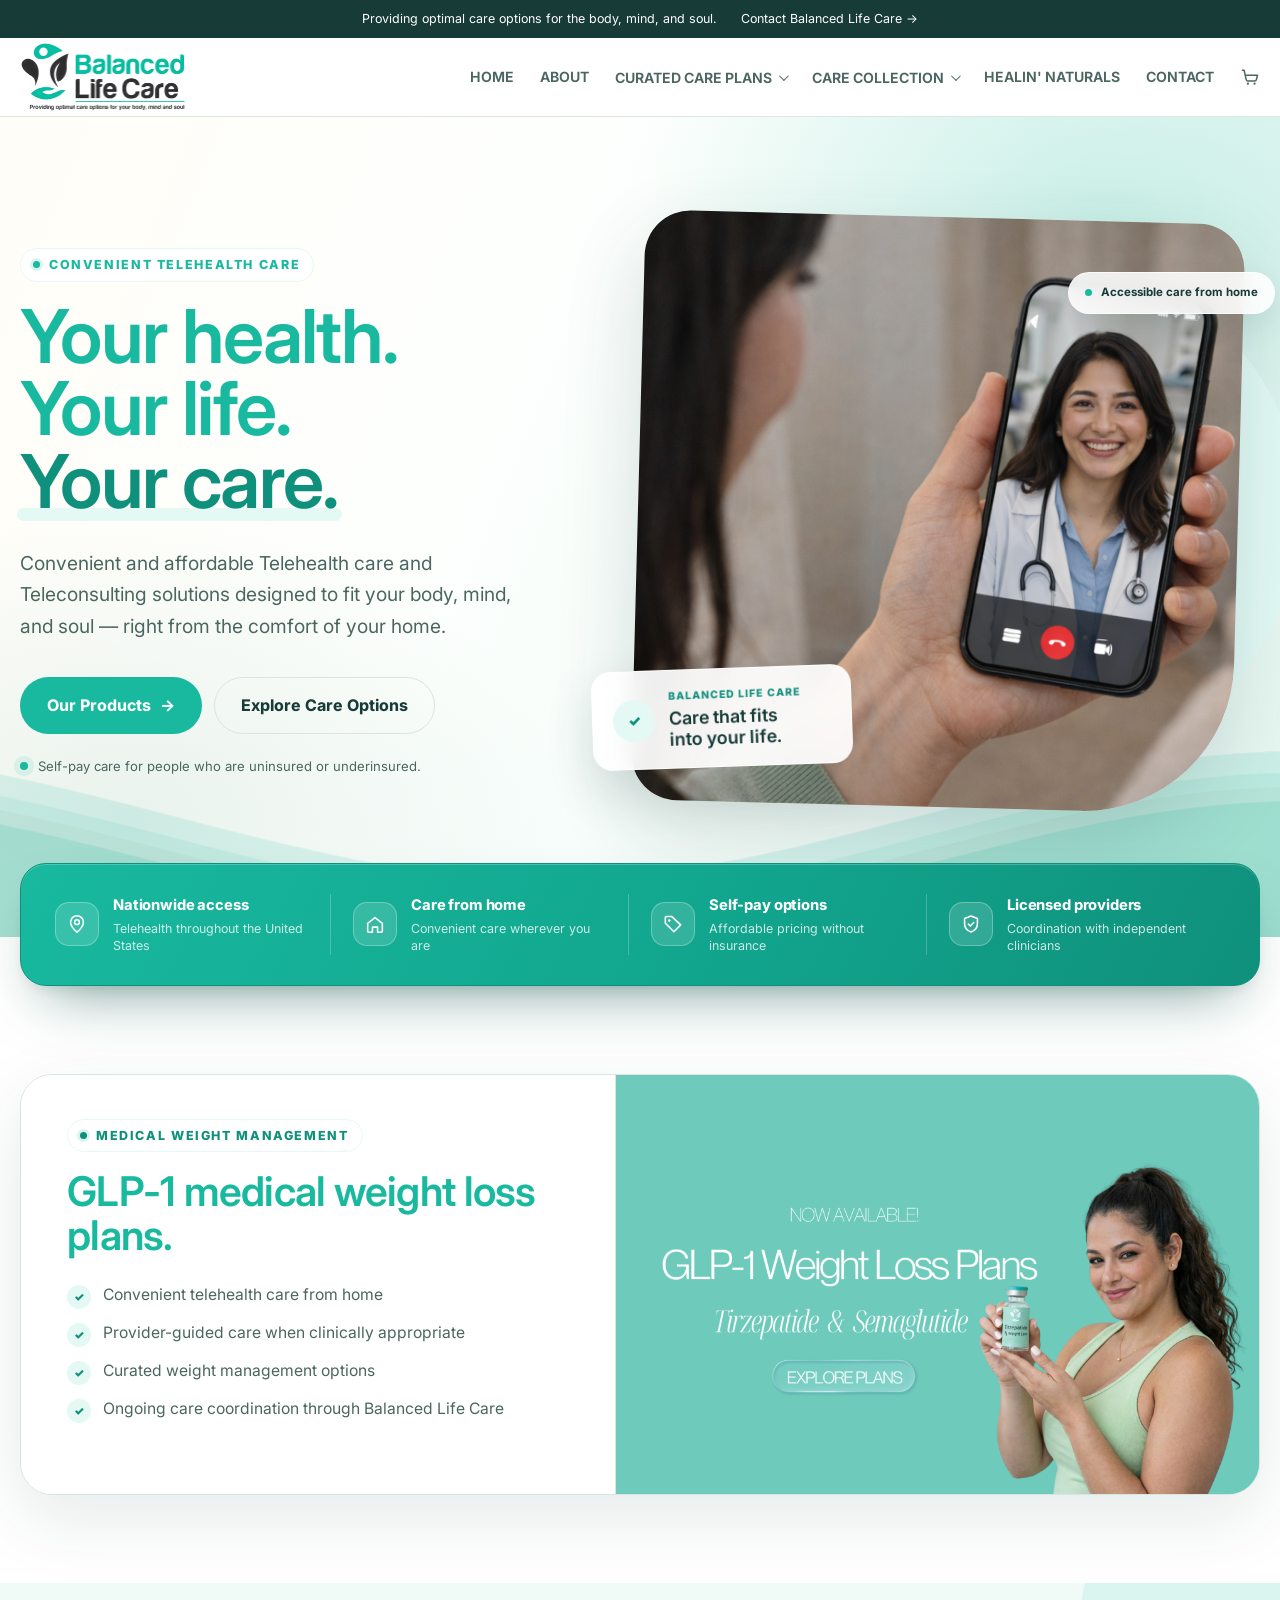
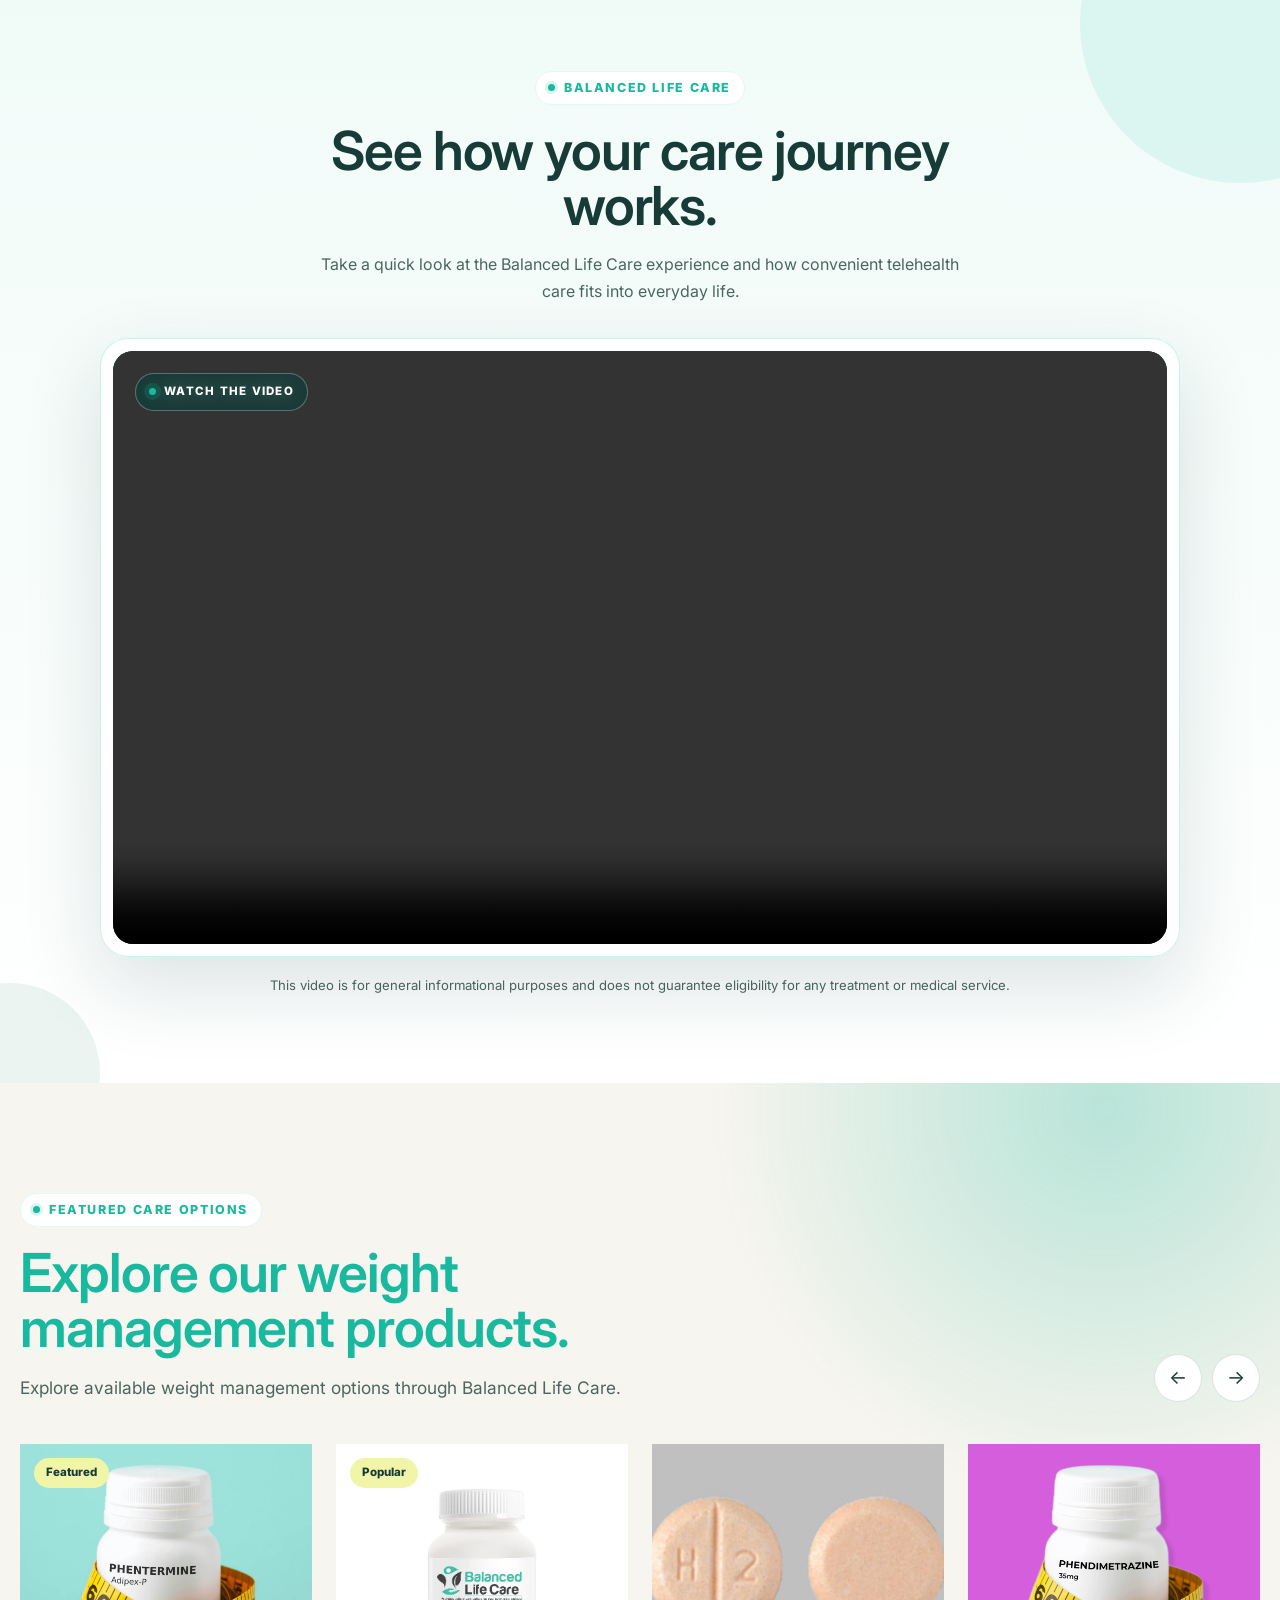
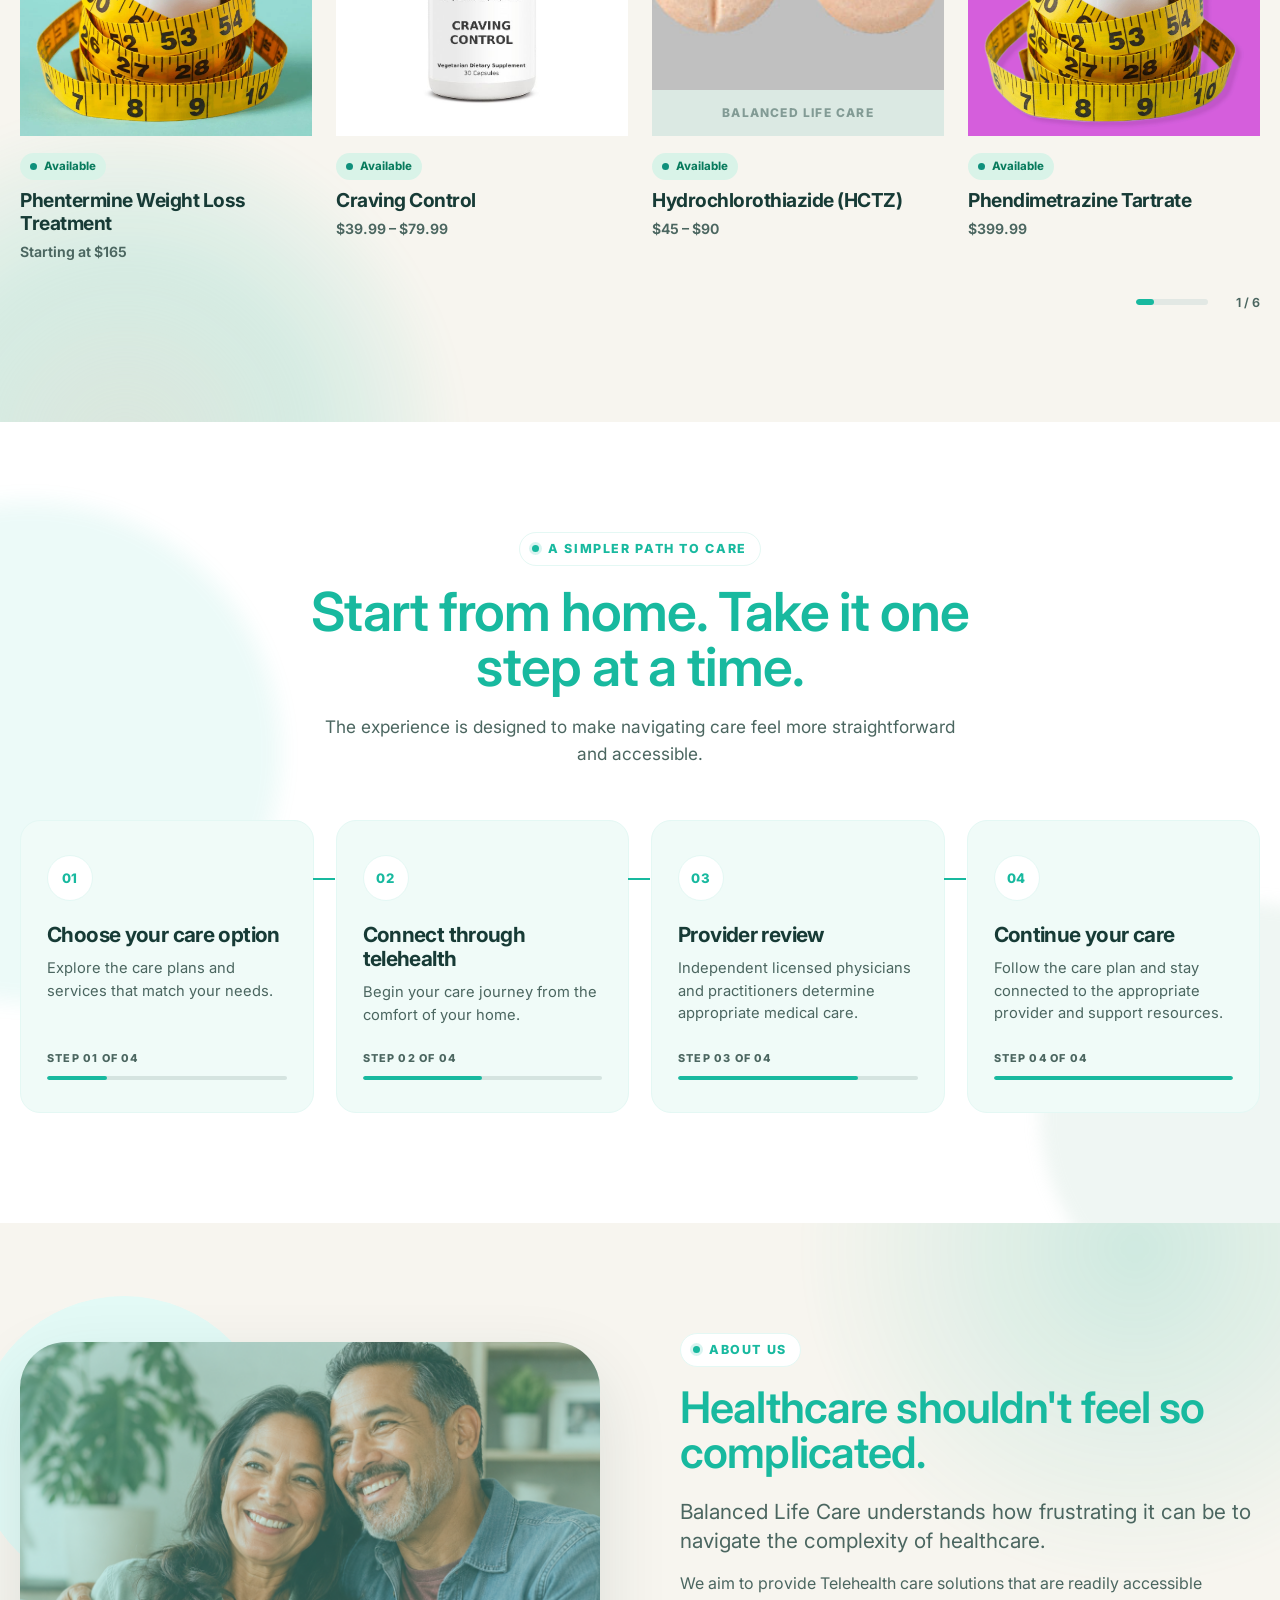
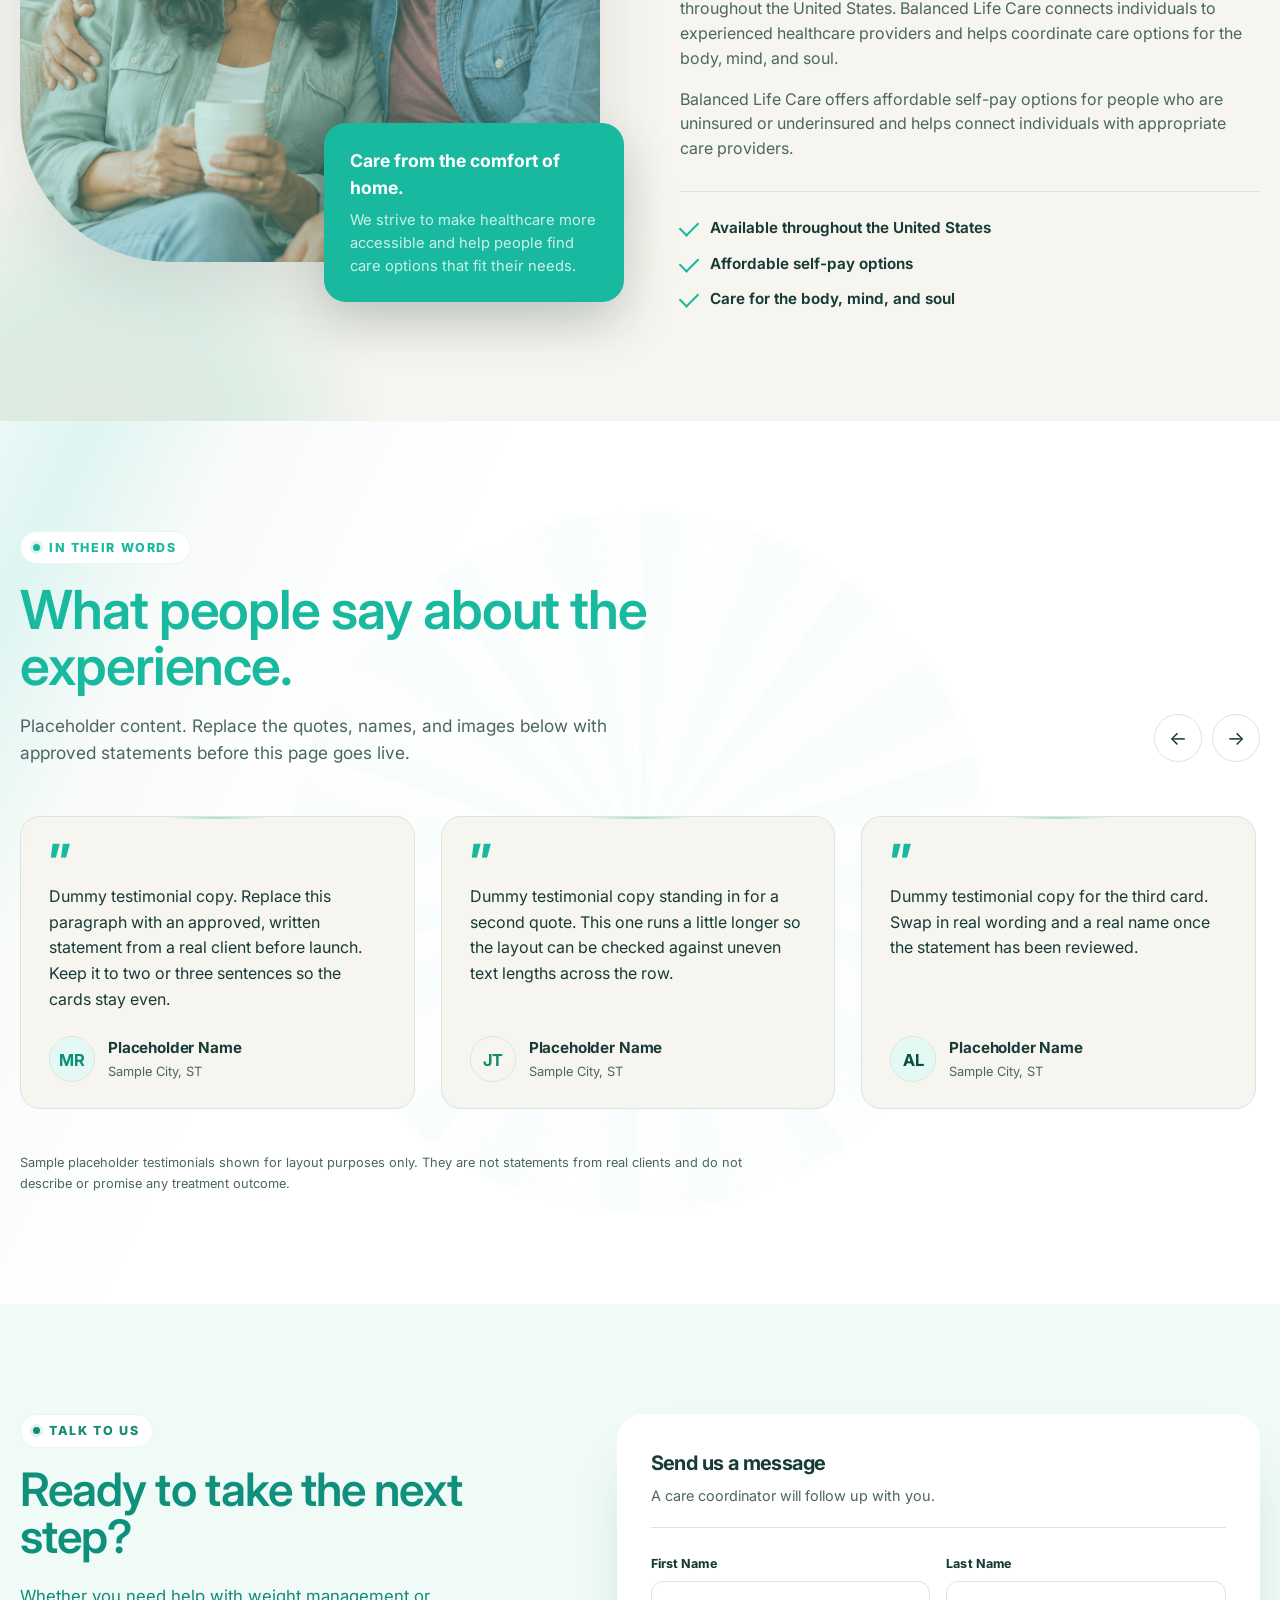
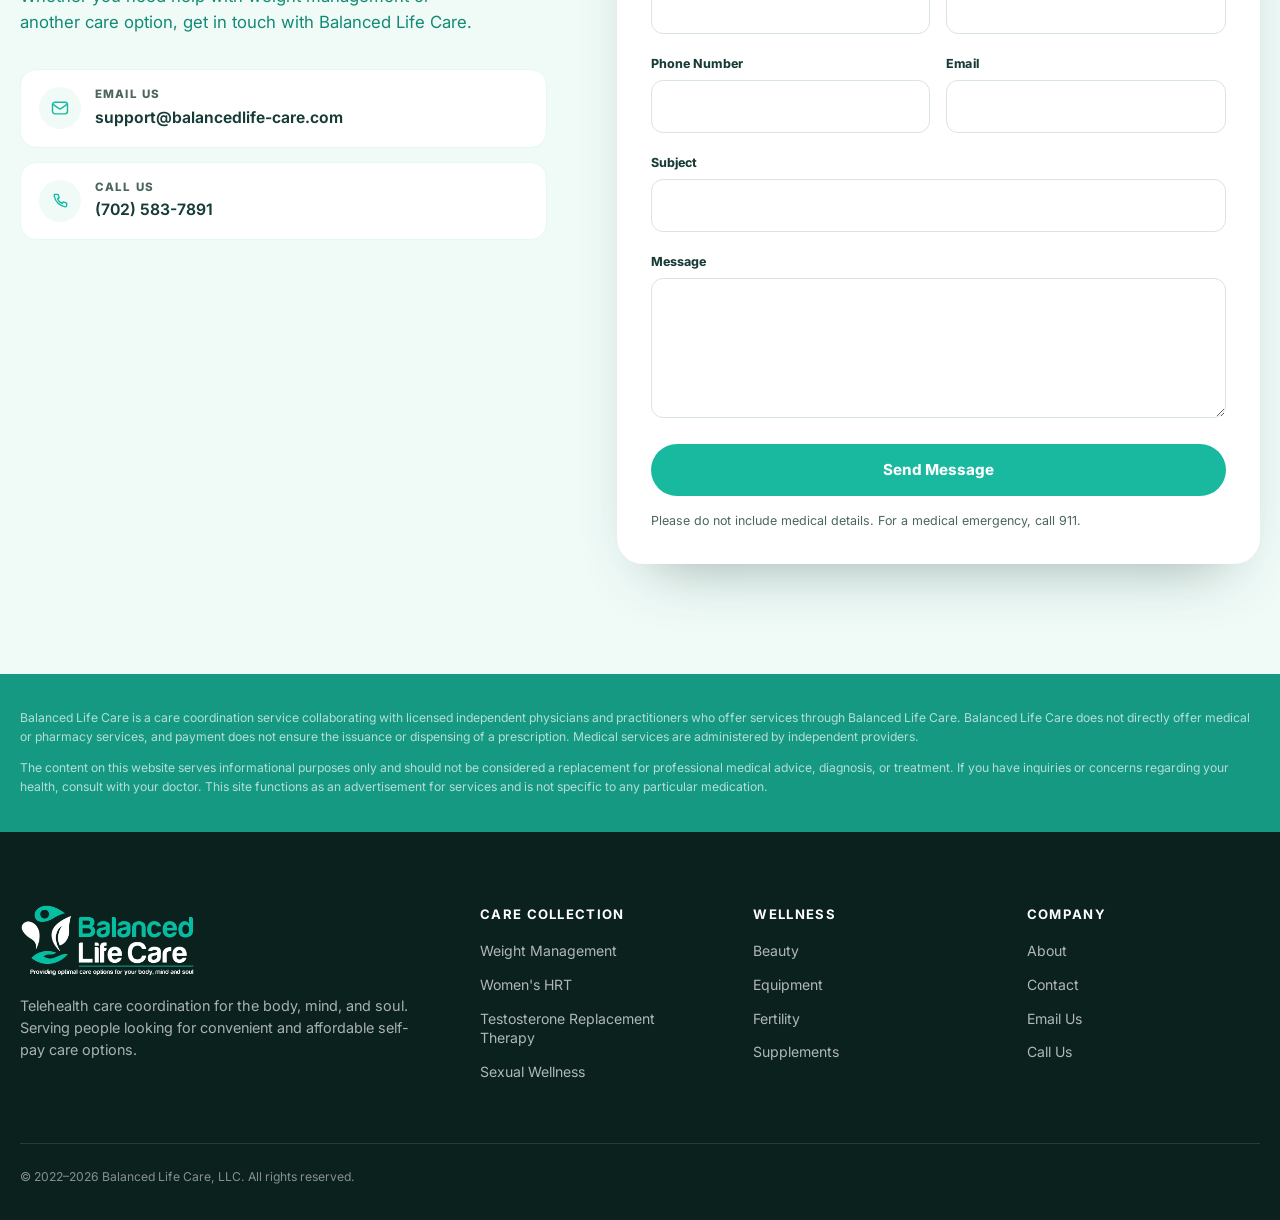
==== commit 4a90cfed: "Version 2 complete" ====
--- a/v2/index.html
+++ b/v2/index.html
@@ -130,7 +130,7 @@
           <circle cx="9.5" cy="20" r="1.3" fill="currentColor"/>
           <circle cx="17.5" cy="20" r="1.3" fill="currentColor"/>
         </svg>
-        <span>Your Cart</span>
+  
       </a>
 
     </nav>
@@ -405,10 +405,21 @@
     <div class="video-card">
       <div class="video-player-wrap">
         <span class="video-badge">Watch the video</span>
-        <video controls playsinline preload="metadata">
-          <source src="../v1/assets/balanced-life-care.mp4" type="video/mp4">
-          Your browser does not support the video tag.
-        </video>
+<div class="video-player-wrap">
+
+  <span class="video-badge">Watch the video</span>
+
+<video
+  controls
+  autoplay
+  muted
+  playsinline
+  loop
+>
+  <source src="../v1/assets/balanced-life-care.mp4" type="video/mp4">
+</video>
+
+</div>
       </div>
     </div>
 
--- a/v2/css/styles.css
+++ b/v2/css/styles.css
@@ -15,7 +15,6 @@
 
   --font-sans:"Inter",ui-sans-serif,system-ui,-apple-system,
     BlinkMacSystemFont,"Segoe UI",sans-serif;
-  --font-display:"Fraunces",Georgia,"Times New Roman",serif;
 
   /* Vertical rhythm: full sections and the lighter bands between them.
      Both scale down at the breakpoints below. */
@@ -997,7 +996,7 @@
 .feature-copy h2{
   max-width:600px;
   margin:0;
-  color:var(--ink);
+  color:#18B99F;
   font-family:var(--font-display);
   font-optical-sizing:auto;
   font-size:clamp(1.8rem,3.2vw,2.7rem);
@@ -1220,9 +1219,80 @@
    ========================================================= */
 
 .products-section{
+  position:relative;
   padding:var(--section-y) 0;
   background:var(--cream);
   overflow:hidden;
+  isolation:isolate;
+}
+
+/* Animated background */
+.products-section::before{
+  content:"";
+  position:absolute;
+  width:750px;
+  height:750px;
+  top:-350px;
+  right:-200px;
+  border-radius:50%;
+  background:radial-gradient(
+    circle,
+    rgba(24,185,159,.28) 0%,
+    rgba(24,185,159,.15) 35%,
+    rgba(24,185,159,.05) 60%,
+    transparent 75%
+  );
+  filter:blur(12px);
+  z-index:-1;
+  animation:products-bg-1 8s ease-in-out infinite alternate;
+}
+
+/* Second animated background glow */
+.products-section::after{
+  content:"";
+  position:absolute;
+  width:650px;
+  height:650px;
+  bottom:-350px;
+  left:-200px;
+  border-radius:50%;
+  background:radial-gradient(
+    circle,
+    rgba(168,203,189,.35) 0%,
+    rgba(24,185,159,.15) 40%,
+    transparent 75%
+  );
+  filter:blur(15px);
+  z-index:-1;
+  animation:products-bg-2 10s ease-in-out infinite alternate;
+}
+
+@keyframes products-bg-1{
+  0%{
+    transform:translate(0,0) scale(1);
+  }
+
+  50%{
+    transform:translate(-120px,100px) scale(1.2);
+  }
+
+  100%{
+    transform:translate(-30px,180px) scale(.95);
+  }
+}
+
+@keyframes products-bg-2{
+  0%{
+    transform:translate(0,0) scale(1);
+  }
+
+  50%{
+    transform:translate(140px,-100px) scale(1.2);
+  }
+
+  100%{
+    transform:translate(220px,-30px) scale(.9);
+  }
 }
 
 .products-heading{
@@ -1428,8 +1498,45 @@
    HOW IT WORKS
    ========================================================= */
 
-.process{
-  background:#fff;
+.process {
+  position: relative;
+  overflow: hidden;
+  background: #fff;
+}
+
+/* Animated background glow */
+.process::before {
+  content: "";
+  position: absolute;
+  width: 500px;
+  height: 500px;
+  top: 10%;
+  left: -220px;
+  border-radius: 50%;
+  background: rgba(24, 185, 159, 0.08);
+  filter: blur(10px);
+  animation: processGlow 8s ease-in-out infinite alternate;
+  pointer-events: none;
+}
+
+.process::after {
+  content: "";
+  position: absolute;
+  width: 420px;
+  height: 420px;
+  right: -180px;
+  bottom: -100px;
+  border-radius: 50%;
+  background: rgba(168, 203, 189, 0.18);
+  filter: blur(8px);
+  animation: processGlowReverse 10s ease-in-out infinite alternate;
+  pointer-events: none;
+}
+
+/* Make sure content stays above the background */
+.process .container {
+  position: relative;
+  z-index: 2;
 }
 
 /* The steps read as one flow, so the intro is centred over them. */
@@ -1590,8 +1697,89 @@
    ========================================================= */
 
 .about{
+  position:relative;
   background:var(--cream);
   overflow:hidden;
+  isolation:isolate;
+}
+
+/* Animated background glow */
+.about::before{
+  content:"";
+  position:absolute;
+  width:650px;
+  height:650px;
+  top:-300px;
+  right:-180px;
+  border-radius:50%;
+
+  background:radial-gradient(
+    circle,
+    rgba(24,185,159,.18) 0%,
+    rgba(24,185,159,.09) 35%,
+    rgba(24,185,159,.03) 60%,
+    transparent 75%
+  );
+
+  filter:blur(10px);
+  z-index:-1;
+
+  animation:aboutGlow 9s ease-in-out infinite alternate;
+}
+
+/* Second background glow */
+.about::after{
+  content:"";
+  position:absolute;
+  width:550px;
+  height:550px;
+  bottom:-300px;
+  left:-180px;
+  border-radius:50%;
+
+  background:radial-gradient(
+    circle,
+    rgba(168,203,189,.30) 0%,
+    rgba(24,185,159,.12) 40%,
+    transparent 75%
+  );
+
+  filter:blur(12px);
+  z-index:-1;
+
+  animation:aboutGlowTwo 11s ease-in-out infinite alternate;
+}
+
+@keyframes aboutGlow{
+
+  0%{
+    transform:translate(0,0) scale(1);
+  }
+
+  50%{
+    transform:translate(-100px,100px) scale(1.18);
+  }
+
+  100%{
+    transform:translate(-30px,180px) scale(.95);
+  }
+
+}
+
+@keyframes aboutGlowTwo{
+
+  0%{
+    transform:translate(0,0) scale(1);
+  }
+
+  50%{
+    transform:translate(120px,-80px) scale(1.18);
+  }
+
+  100%{
+    transform:translate(220px,-20px) scale(.9);
+  }
+
 }
 
 .about-grid{
@@ -1619,6 +1807,24 @@
   height:300px;
   border-radius:50%;
   background:#e3faf6;
+
+  animation:aboutBackdrop 7s ease-in-out infinite alternate;
+}
+
+@keyframes aboutBackdrop{
+
+  0%{
+    transform:translate(0,0) scale(1);
+  }
+
+  50%{
+    transform:translate(20px,25px) scale(1.08);
+  }
+
+  100%{
+    transform:translate(-10px,50px) scale(.94);
+  }
+
 }
 
 .about-media-frame{
@@ -1632,6 +1838,15 @@
     150px;
   background:#dcefea;
   box-shadow:var(--shadow);
+
+  transition:
+    transform .5s ease,
+    box-shadow .5s ease;
+}
+
+.about-media-frame:hover{
+  transform:translateY(-7px);
+  box-shadow:0 30px 70px rgba(23,59,54,.18);
 }
 
 .about-media-frame img{
@@ -1729,8 +1944,109 @@
    TESTIMONIALS
    ========================================================= */
 
+/* =========================================================
+   TESTIMONIALS — ANIMATED BACKGROUND
+   ========================================================= */
+
 .testimonials{
+  position:relative;
   background:#fff;
+  overflow:hidden;
+  isolation:isolate;
+}
+
+/* Moving light sweep */
+.testimonials::before{
+  content:"";
+  position:absolute;
+  z-index:-1;
+
+  width:180%;
+  height:180%;
+
+  top:-40%;
+  left:-40%;
+
+  background:
+    linear-gradient(
+      115deg,
+      transparent 0%,
+      transparent 35%,
+      rgba(24,185,159,.04) 42%,
+      rgba(24,185,159,.14) 48%,
+      rgba(168,203,189,.08) 53%,
+      transparent 62%,
+      transparent 100%
+    );
+
+  transform:translateX(-30%);
+  animation:testimonialLightSweep 7s ease-in-out infinite;
+}
+
+/* Subtle rotating pattern */
+.testimonials::after{
+  content:"";
+  position:absolute;
+  z-index:-1;
+
+  width:700px;
+  height:700px;
+
+  top:50%;
+  left:50%;
+
+  border-radius:50%;
+
+  background:
+    repeating-conic-gradient(
+      from 0deg,
+      rgba(24,185,159,.035) 0deg,
+      transparent 12deg,
+      rgba(24,185,159,.025) 24deg,
+      transparent 36deg
+    );
+
+  filter:blur(2px);
+
+  transform:translate(-50%,-50%);
+  animation:testimonialPattern 25s linear infinite;
+}
+
+
+@keyframes testimonialLightSweep{
+
+  0%{
+    transform:translateX(-35%);
+    opacity:.3;
+  }
+
+  30%{
+    opacity:1;
+  }
+
+  60%{
+    transform:translateX(20%);
+    opacity:.8;
+  }
+
+  100%{
+    transform:translateX(45%);
+    opacity:.3;
+  }
+
+}
+
+
+@keyframes testimonialPattern{
+
+  from{
+    transform:translate(-50%,-50%) rotate(0deg);
+  }
+
+  to{
+    transform:translate(-50%,-50%) rotate(360deg);
+  }
+
 }
 
 .testimonials-heading{
@@ -1792,22 +2108,71 @@
 
 .testimonial{
   position:relative;
+  flex:0 0 calc(
+    (100% - (var(--shown) - 1) * var(--testimonial-gap)) / var(--shown)
+  );
+
   display:flex;
   min-width:0;
   flex-direction:column;
+
   margin:0;
   padding:30px 28px 26px;
-  background:var(--cream);
+
+  background:rgba(247,245,239,.92);
   border:1px solid var(--line);
   border-radius:var(--radius-md);
+
   transition:
-    transform .25s ease,
-    box-shadow .25s ease;
-}
+    transform .4s cubic-bezier(.2,.8,.2,1),
+    box-shadow .4s ease,
+    border-color .4s ease;
+}
+
+/* Animated accent line */
+.testimonial::before{
+  content:"";
+
+  position:absolute;
+
+  top:0;
+  left:28px;
+  right:28px;
+
+  height:2px;
+
+  border-radius:10px;
+
+  background:linear-gradient(
+    90deg,
+    transparent,
+    var(--accent),
+    transparent
+  );
+
+  opacity:.35;
+
+  transform:scaleX(.3);
+  transition:
+    transform .5s ease,
+    opacity .5s ease;
+}
+
 
 .testimonial:hover{
-  transform:translateY(-4px);
-  box-shadow:0 18px 40px -18px rgba(23,59,54,.35);
+  transform:translateY(-10px) scale(1.015);
+
+  box-shadow:
+    0 25px 55px -20px rgba(23,59,54,.35),
+    0 0 0 1px rgba(24,185,159,.08);
+
+  border-color:rgba(24,185,159,.35);
+}
+
+
+.testimonial:hover::before{
+  transform:scaleX(1);
+  opacity:1;
 }
 
 .testimonial-mark{
@@ -1818,6 +2183,20 @@
   font-weight:700;
   font-size:3.2rem;
   line-height:.6;
+
+  animation:testimonialMark 4s ease-in-out infinite;
+}
+
+@keyframes testimonialMark{
+
+  0%,100%{
+    transform:translateY(0);
+  }
+
+  50%{
+    transform:translateY(-4px);
+  }
+
 }
 
 .testimonial blockquote{
